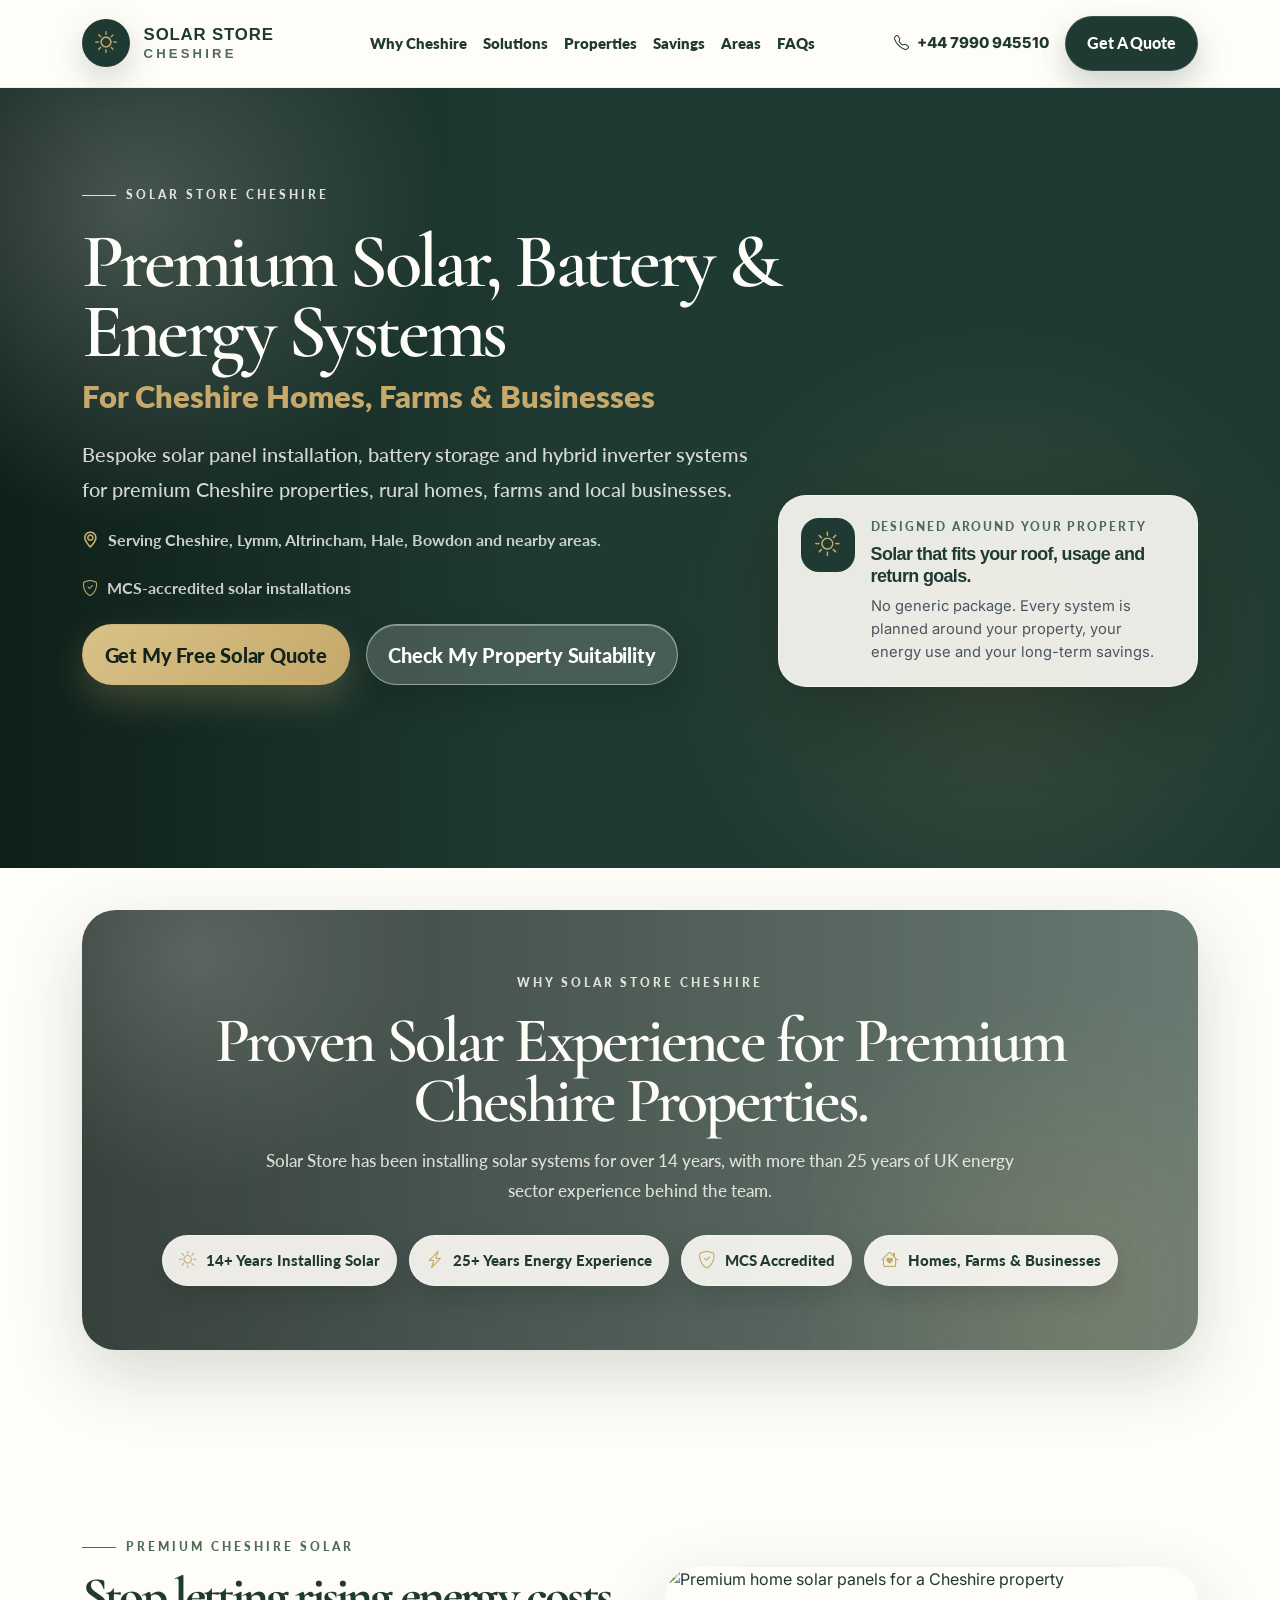
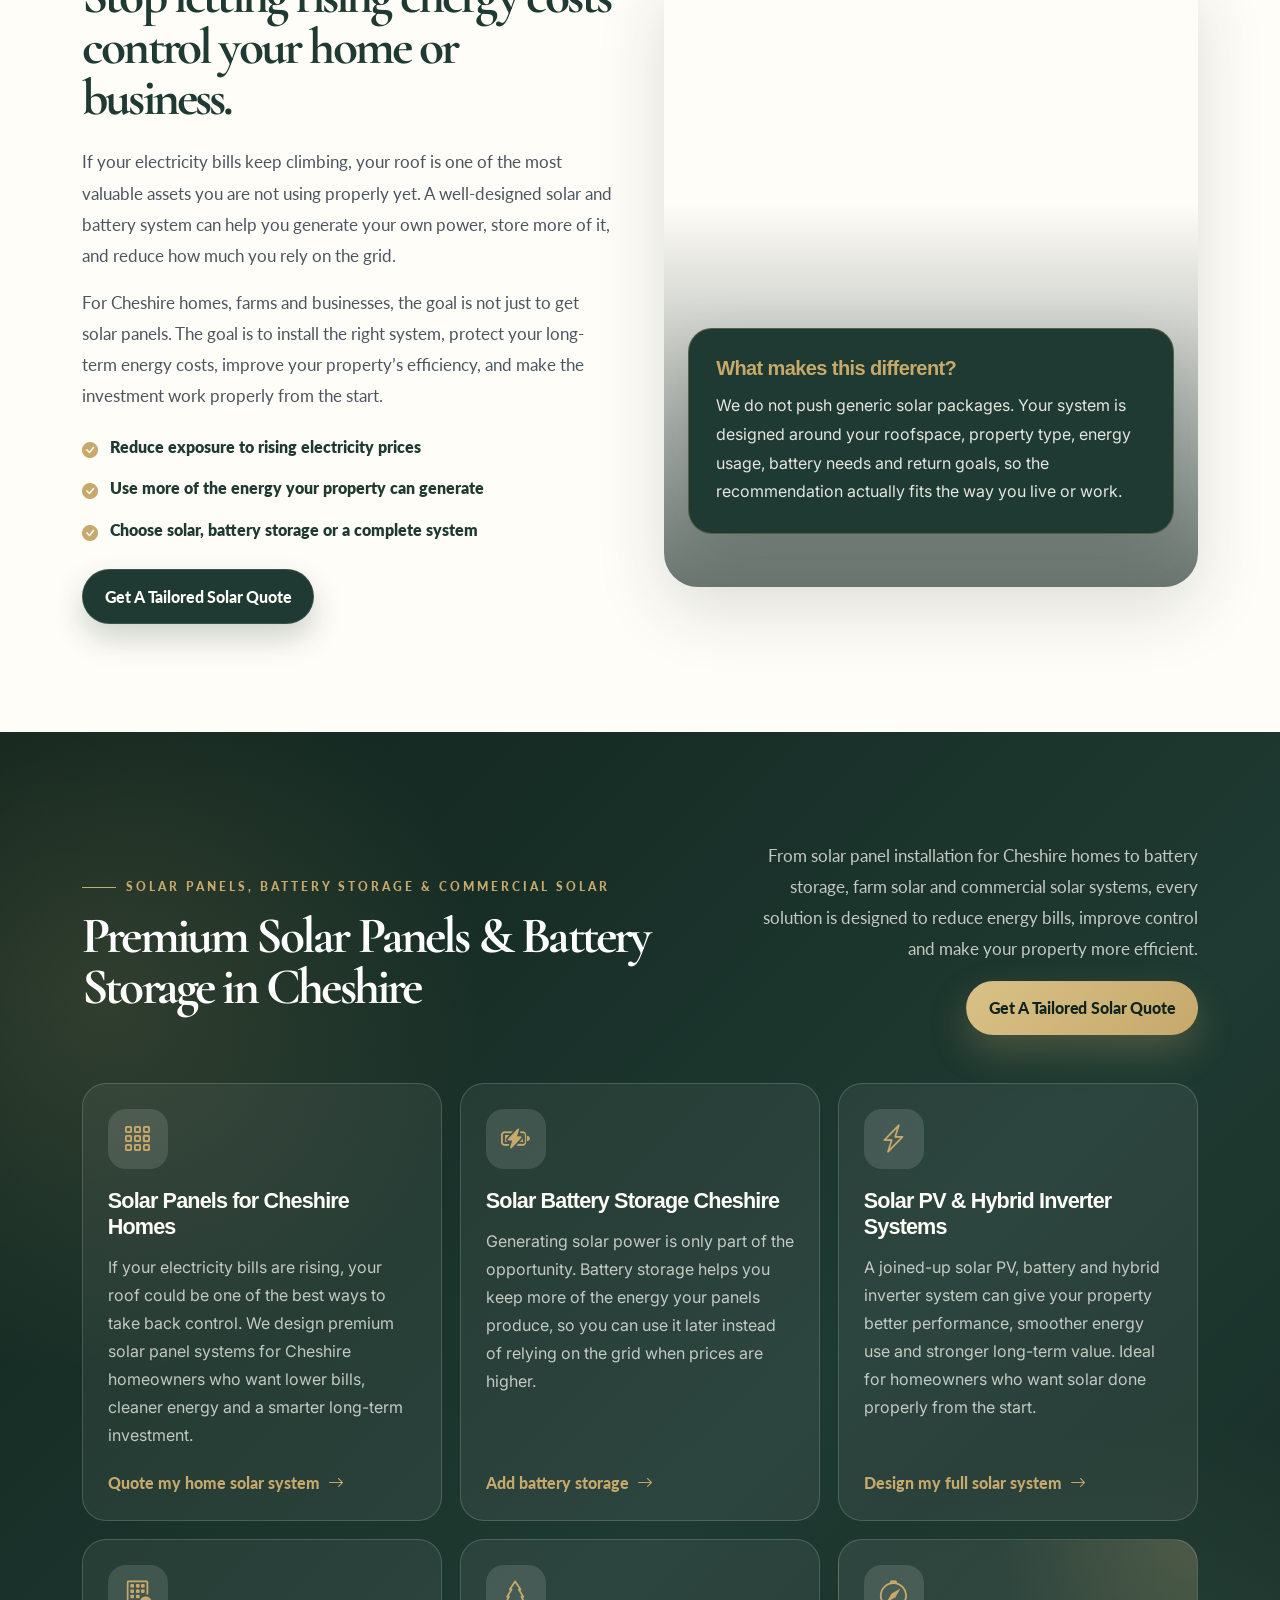
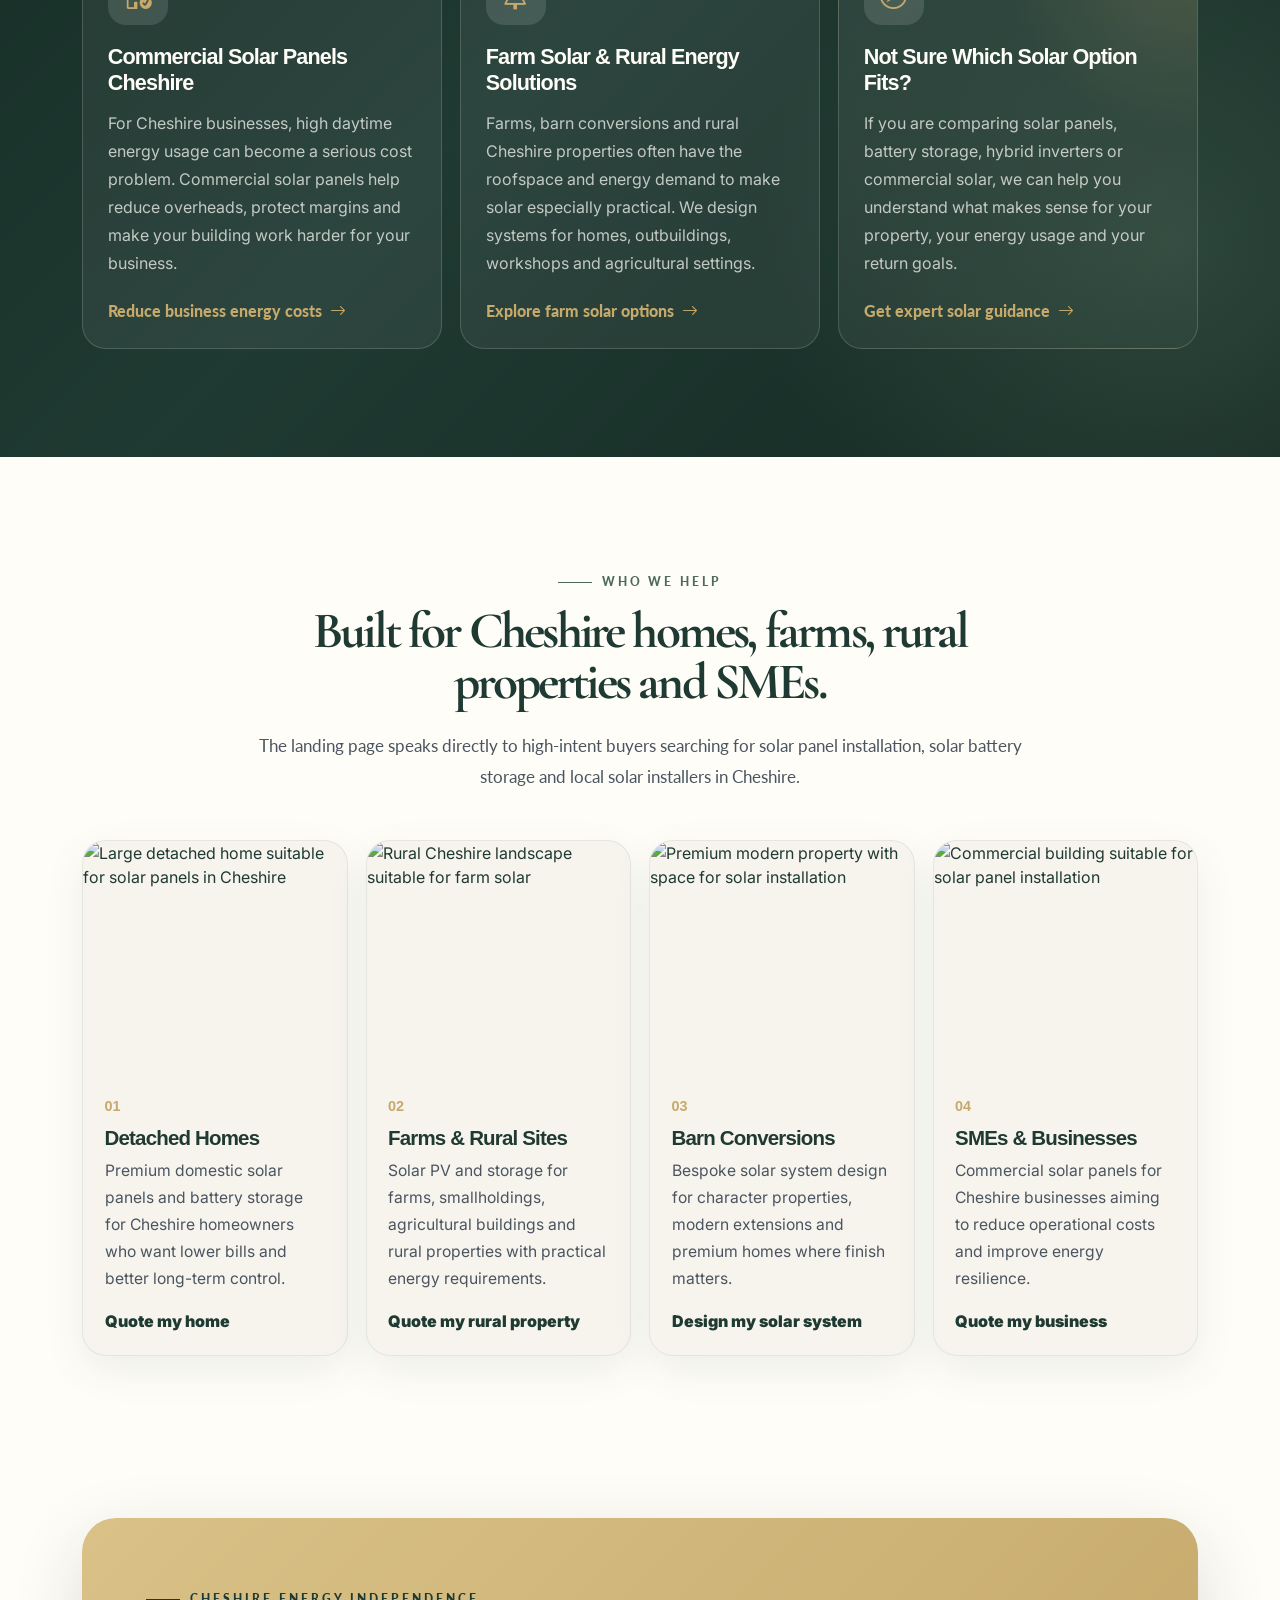
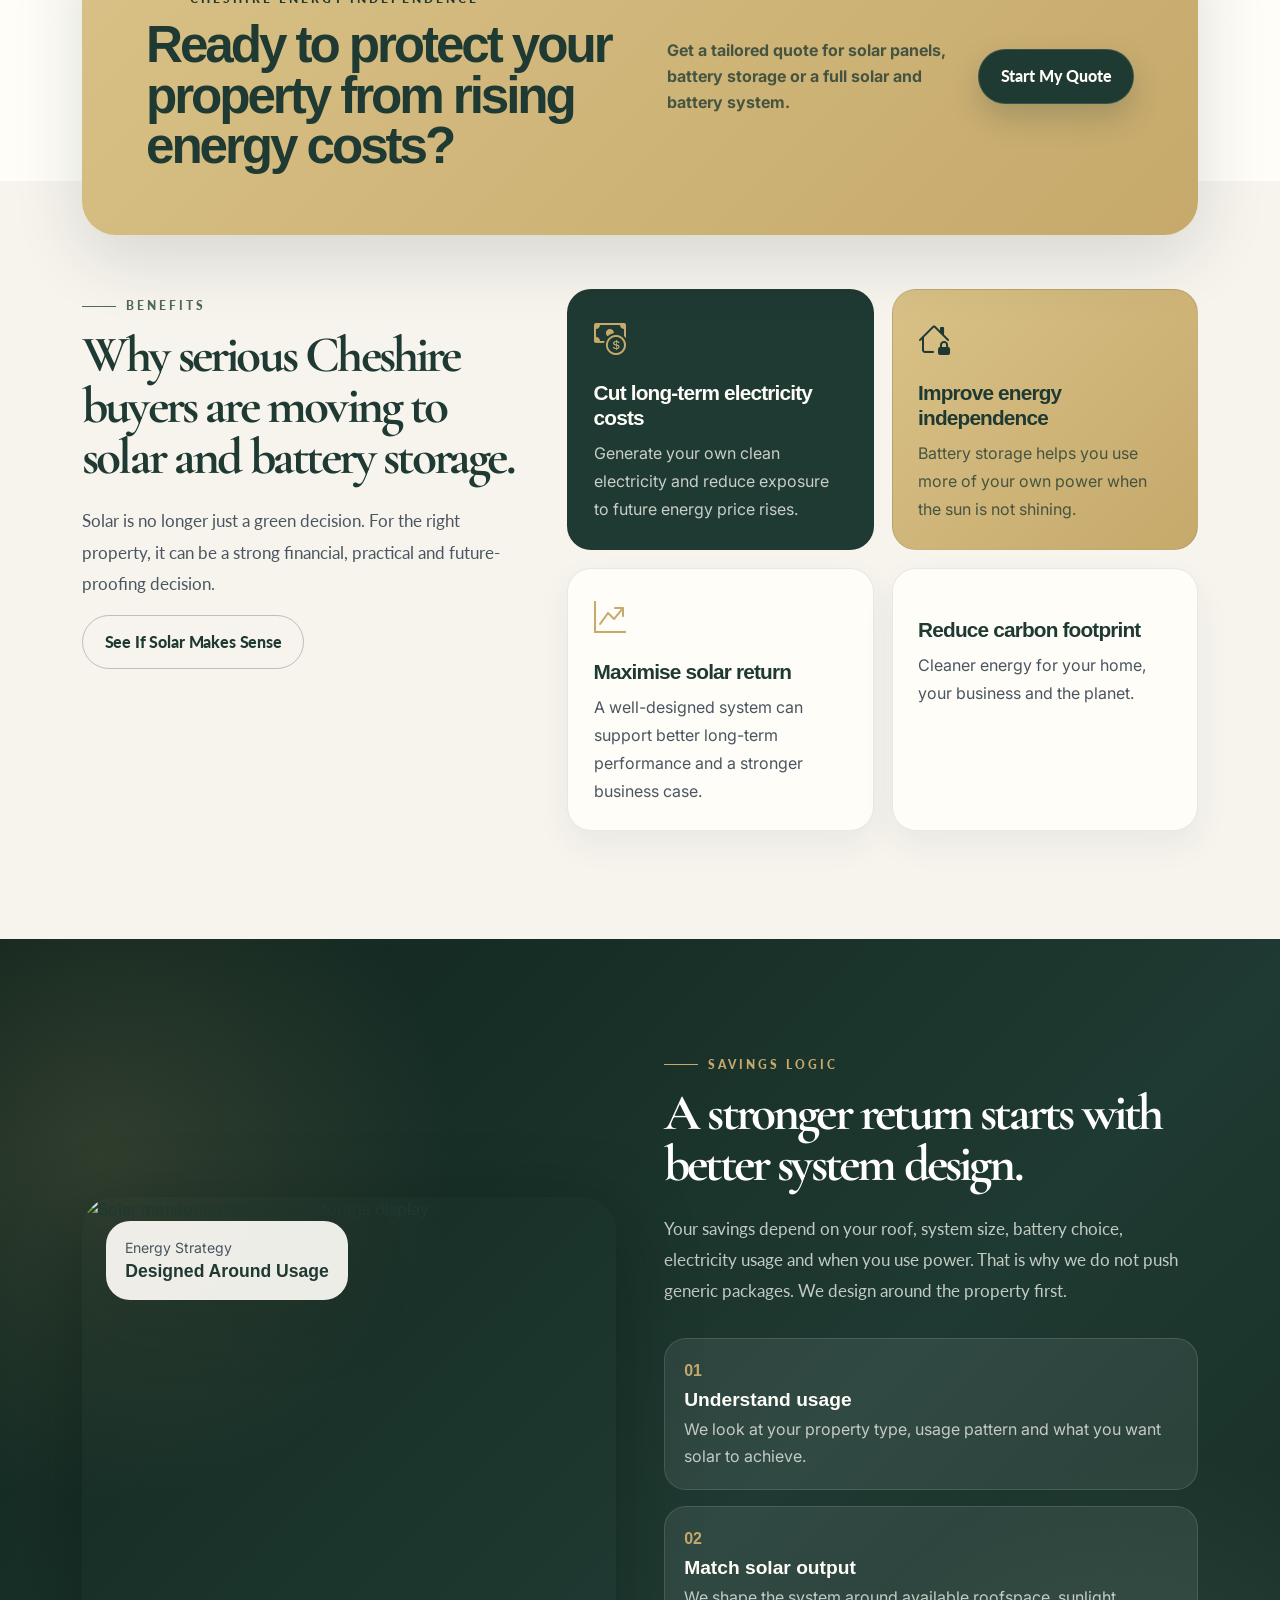
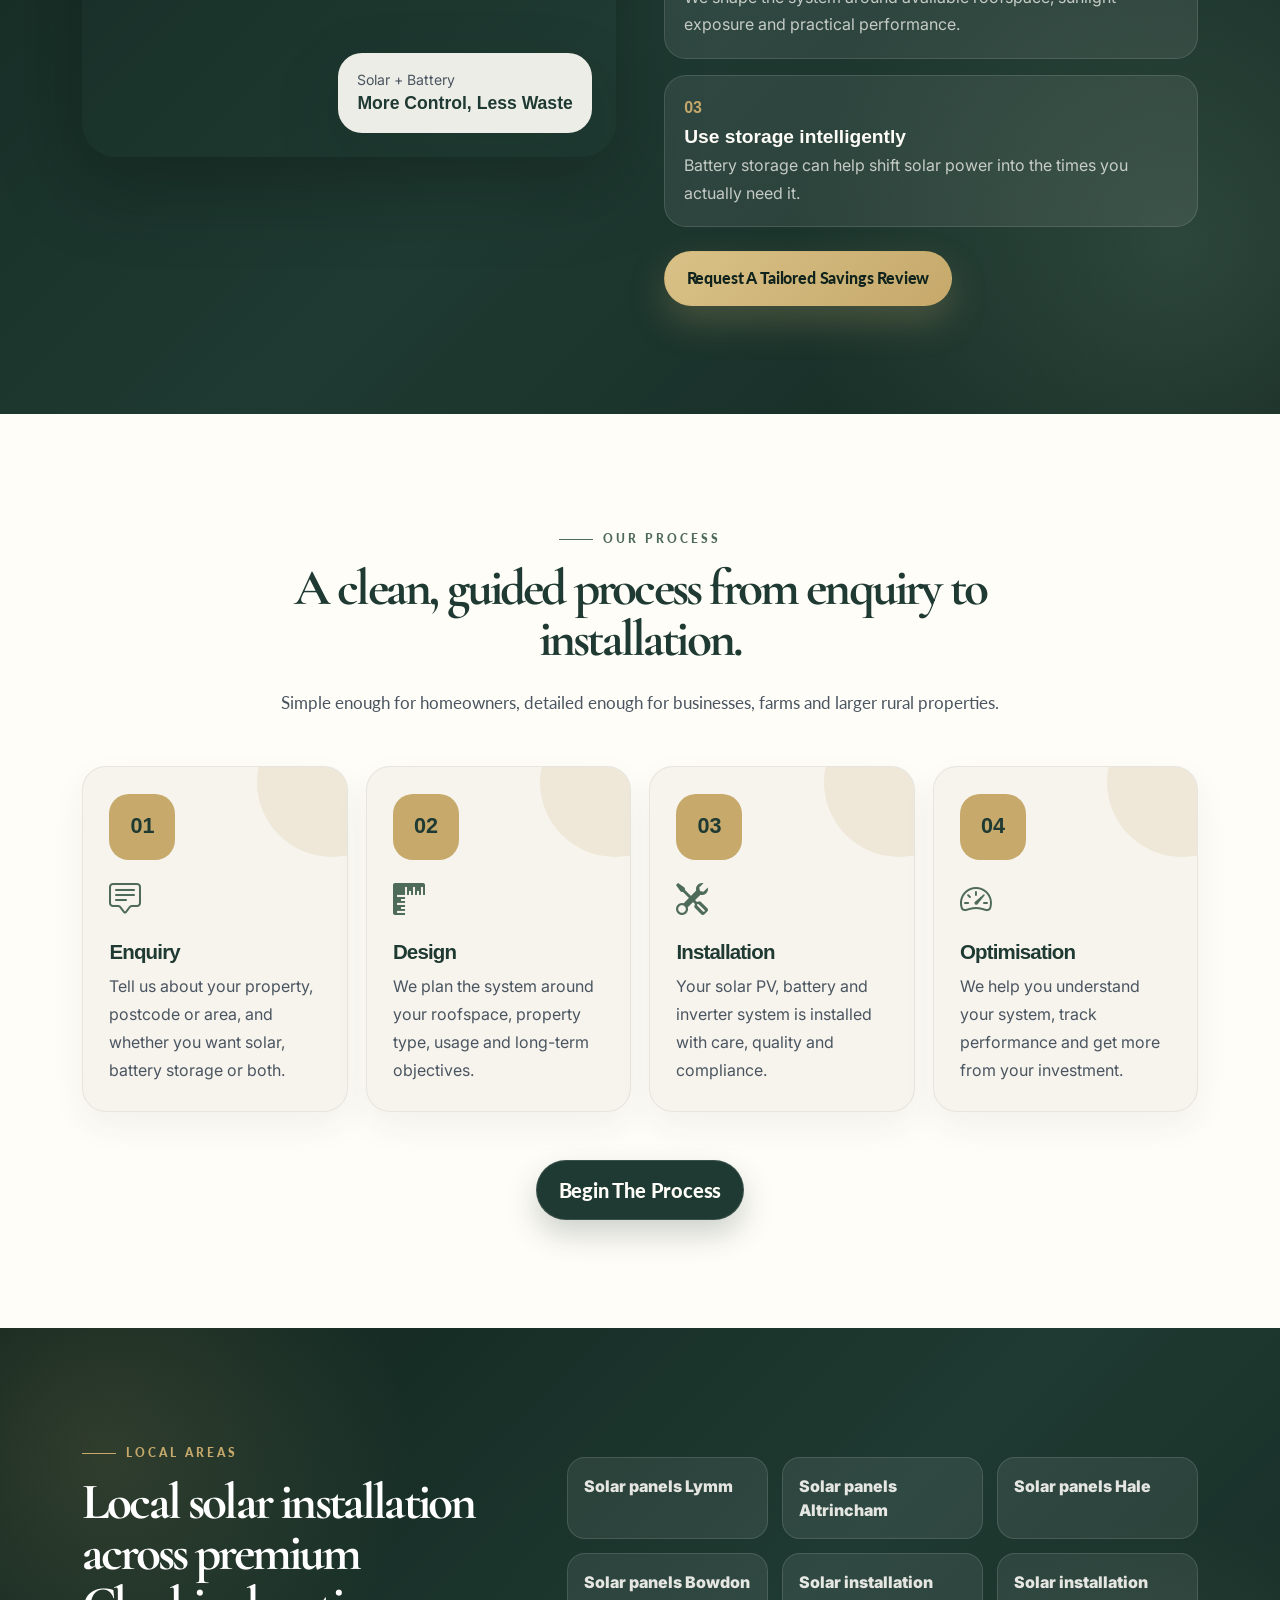
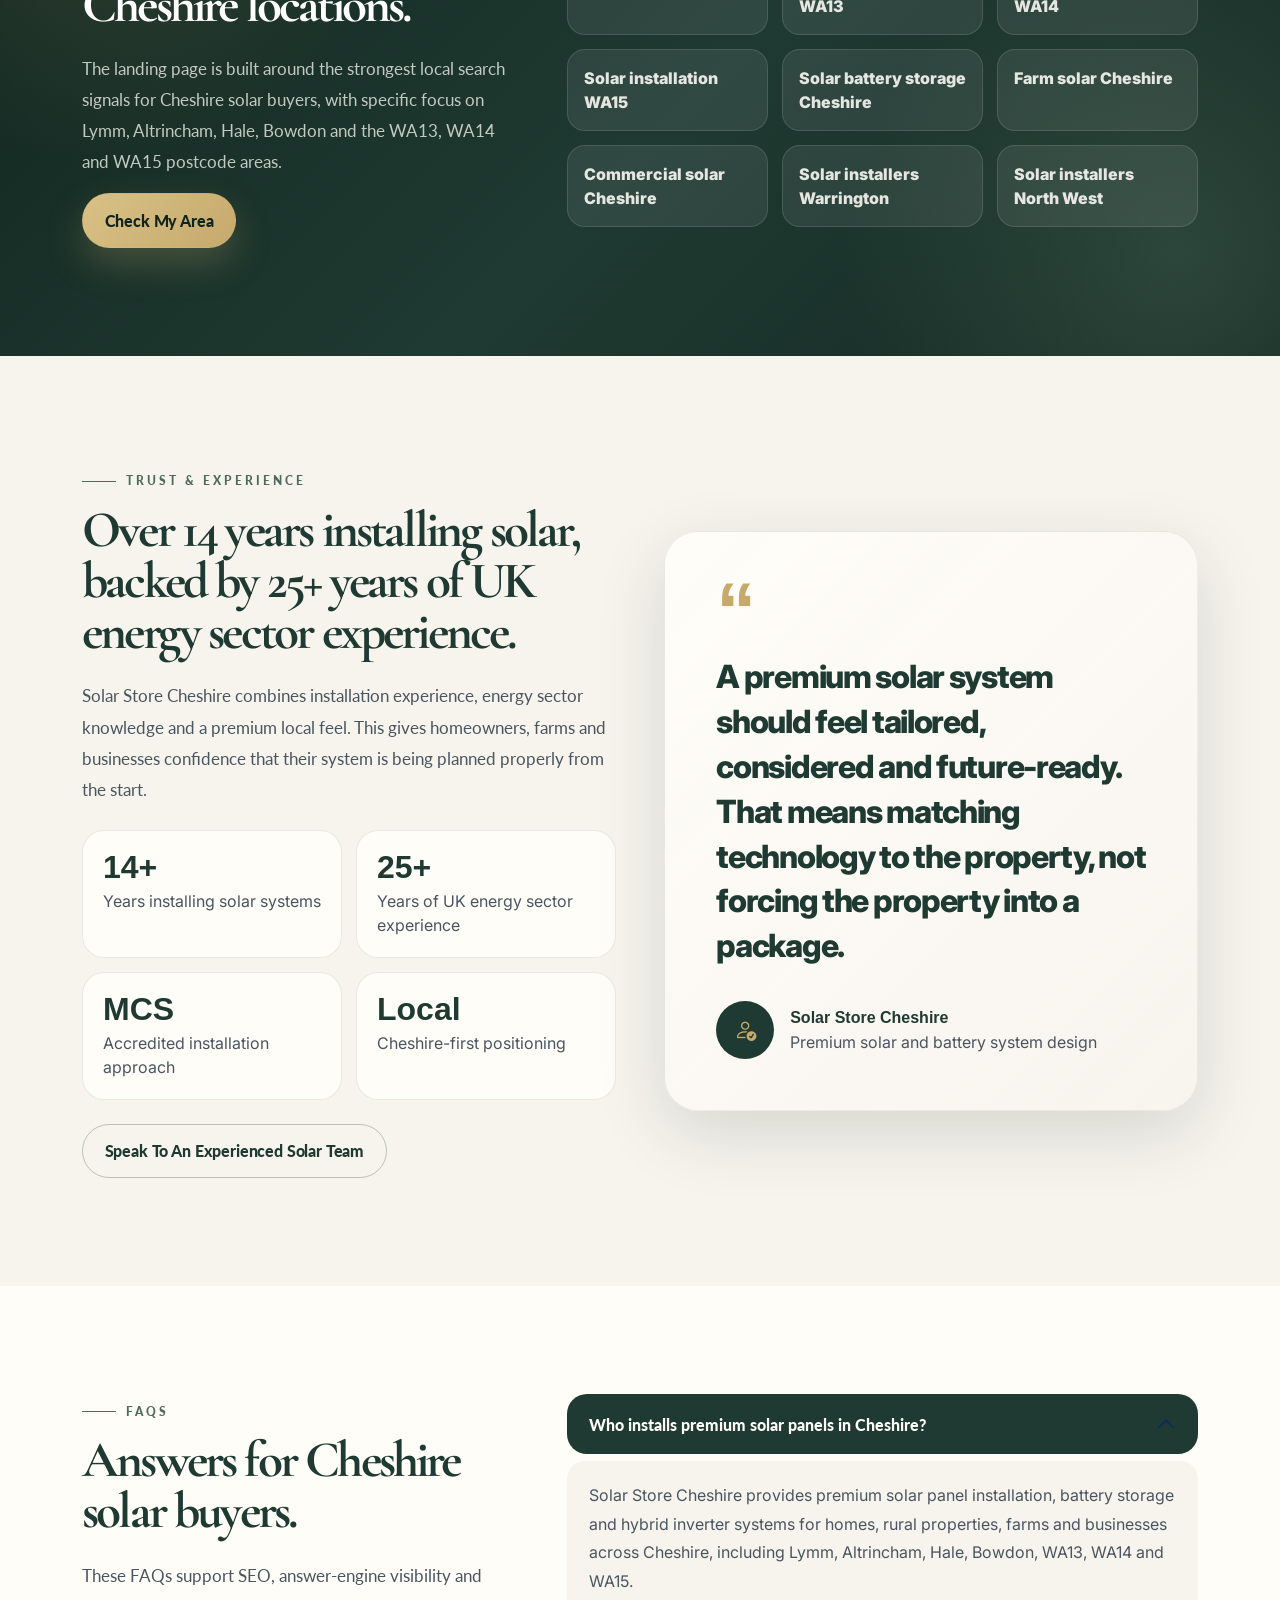
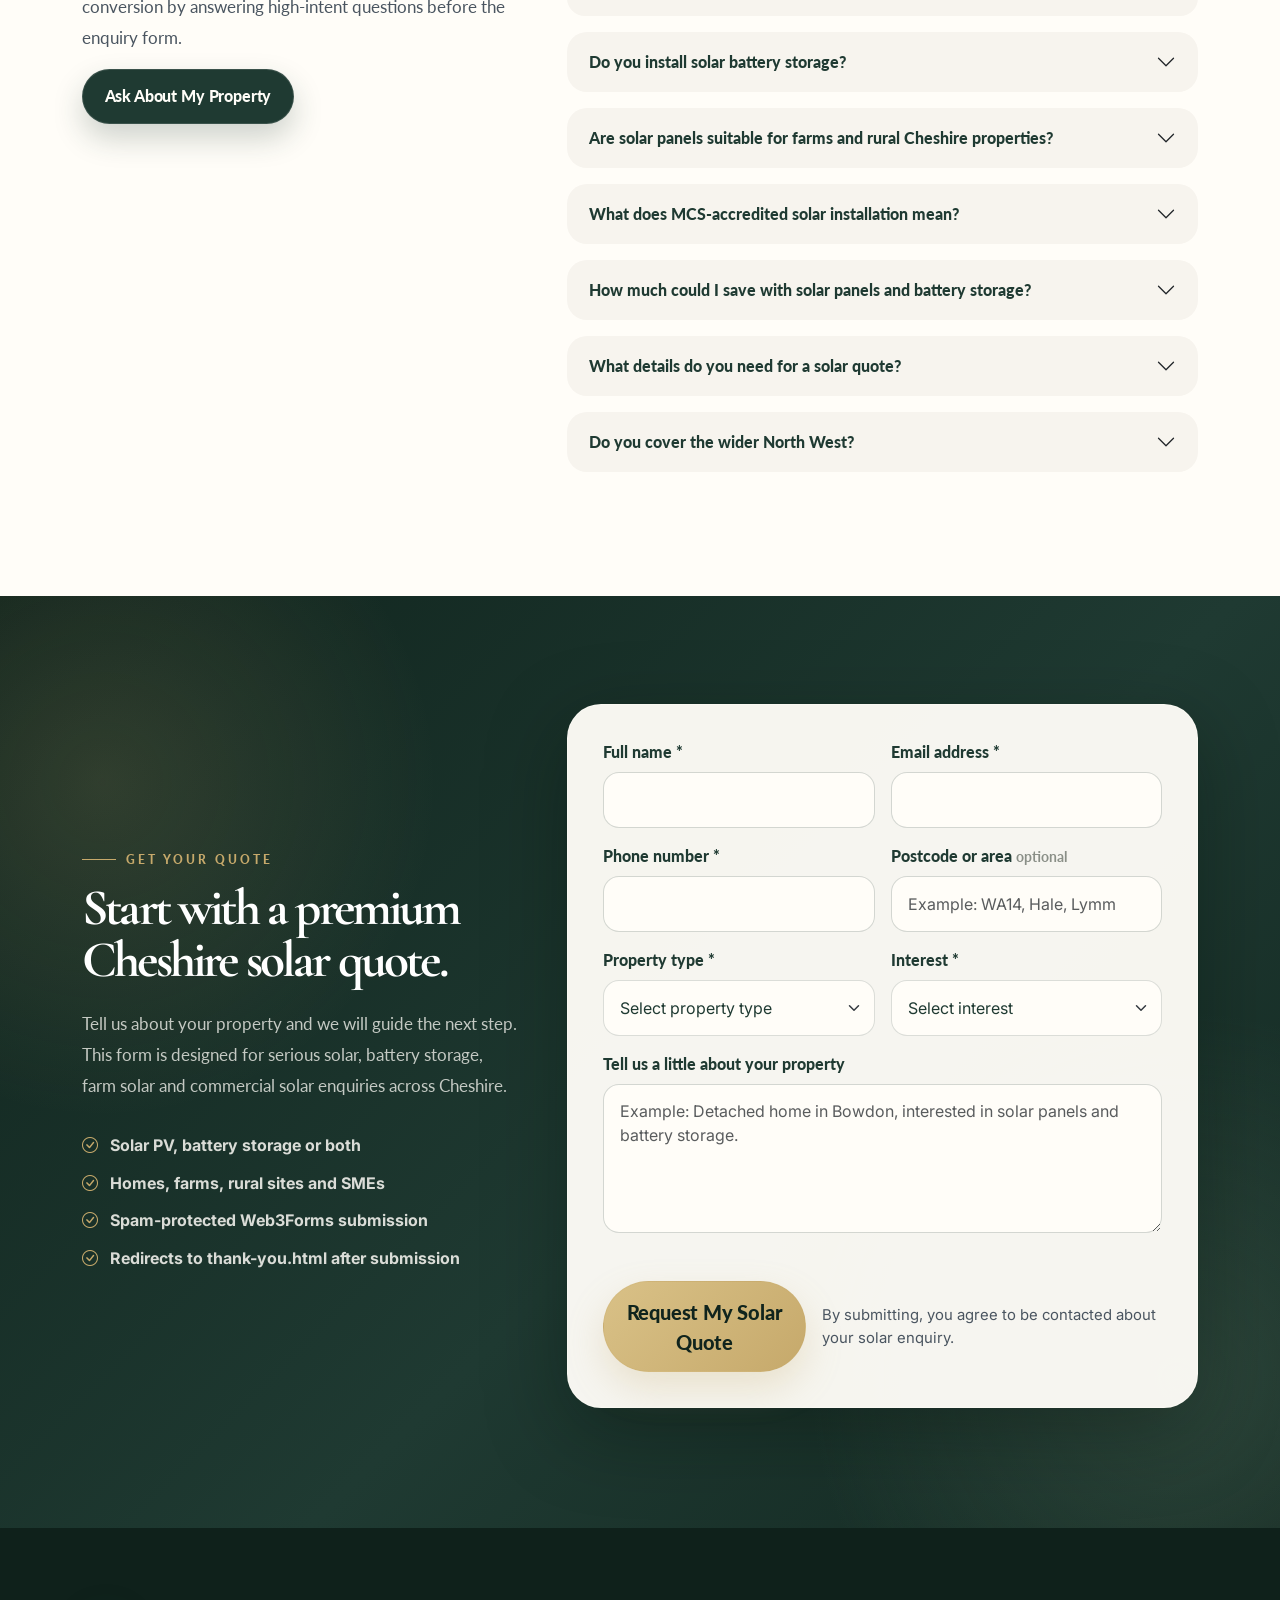
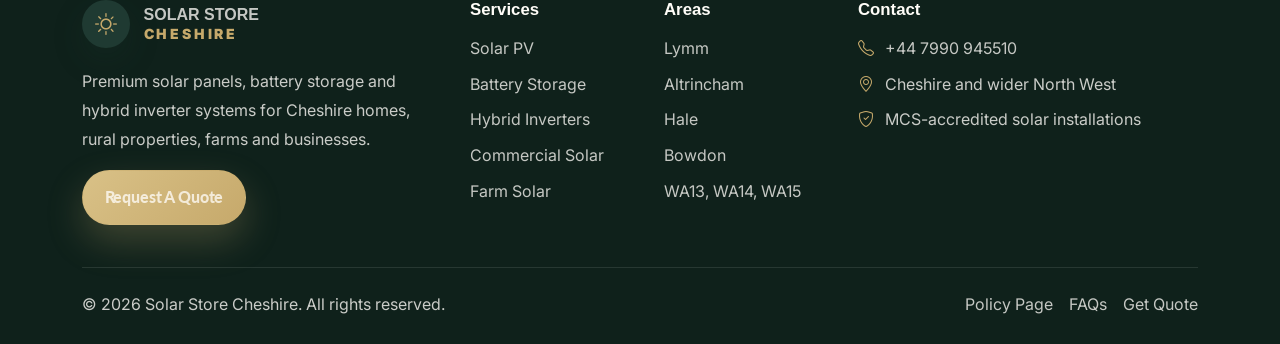
==== index.html @ c9540a37 "3rd section" ====
<!DOCTYPE html>
<html lang="en-GB">
<head>
  <meta charset="UTF-8" />
  <meta name="viewport" content="width=device-width, initial-scale=1.0" />

  <title>Solar Panels Cheshire | Premium Solar & Battery Storage | Solar Store Cheshire</title>
  <meta name="description" content="Premium solar panels, battery storage, hybrid inverters and MCS-accredited solar installation for Cheshire homes, farms and businesses in Lymm, Altrincham, Hale, Bowdon, WA13, WA14 and WA15." />
  <meta name="robots" content="index,follow,max-image-preview:large" />
  <meta name="theme-color" content="#1f3a32" />
  <meta name="author" content="Solar Store Cheshire" />
  <meta name="keywords" content="solar panels Cheshire, solar panel installation Cheshire, solar battery storage Cheshire, solar installers Cheshire, solar panels Lymm, solar panels Altrincham, solar panels Hale, solar panels Bowdon, solar WA13, solar WA14, solar WA15, commercial solar Cheshire, farm solar Cheshire, hybrid inverter Cheshire, MCS solar installer Cheshire" />
  <link rel="canonical" href="https://www.solarstorecheshire.co.uk/" />

  <meta property="og:type" content="website" />
  <meta property="og:title" content="Solar Store Cheshire | Premium Solar & Battery Storage" />
  <meta property="og:description" content="Premium solar and battery systems for Cheshire homes, rural properties, farms and businesses." />
  <meta property="og:url" content="https://www.solarstorecheshire.co.uk/" />
  <meta property="og:image" content="https://images.unsplash.com/photo-1509391366360-2e959784a276?auto=format&fit=crop&w=1600&q=85" />
  <meta property="og:site_name" content="Solar Store Cheshire" />

  <meta name="twitter:card" content="summary_large_image" />
  <meta name="twitter:title" content="Solar Store Cheshire | Premium Solar & Battery Storage" />
  <meta name="twitter:description" content="Solar panels, battery storage and bespoke solar PV systems for Cheshire properties." />
  <meta name="twitter:image" content="https://images.unsplash.com/photo-1509391366360-2e959784a276?auto=format&fit=crop&w=1600&q=85" />

  <link rel="preconnect" href="https://fonts.googleapis.com">
  <link rel="preconnect" href="https://fonts.gstatic.com" crossorigin>
<link href="https://fonts.googleapis.com/css2?family=Cormorant+Garamond:ital,wght@0,300..700;1,300..700&display=swap" rel="stylesheet">
  <link href="https://fonts.googleapis.com/css2?family=Lato:ital,wght@0,100;0,300;0,400;0,700;0,900;1,100;1,300;1,400;1,700;1,900&display=swap" rel="stylesheet">
  <link href="https://fonts.googleapis.com/css2?family=Inter:opsz,wght@14..32,100..900&display=swap" rel="stylesheet">

  <link rel="stylesheet" href="https://cdn.jsdelivr.net/npm/bootstrap@5.3.3/dist/css/bootstrap.min.css" />
  <link rel="stylesheet" href="https://cdn.jsdelivr.net/npm/bootstrap-icons@1.11.3/font/bootstrap-icons.min.css" />
  <link rel="stylesheet" href="styles.css" />

  <script type="application/ld+json">
  {
    "@context": "https://schema.org",
    "@type": "LocalBusiness",
    "@id": "https://www.solarstorecheshire.co.uk/#business",
    "name": "Solar Store Cheshire",
    "url": "https://www.solarstorecheshire.co.uk/",
    "telephone": "+44 7990 945510",
    "image": "https://images.unsplash.com/photo-1509391366360-2e959784a276?auto=format&fit=crop&w=1600&q=85",
    "description": "Premium solar panels, battery storage, hybrid inverters and bespoke solar PV systems for homes, farms and businesses in Cheshire.",
    "priceRange": "£££",
    "address": {
      "@type": "PostalAddress",
      "addressRegion": "Cheshire",
      "addressCountry": "GB"
    },
    "areaServed": [
      "Cheshire",
      "Lymm",
      "Altrincham",
      "Hale",
      "Bowdon",
      "WA13",
      "WA14",
      "WA15",
      "Warrington",
      "Manchester",
      "North West England"
    ],
    "hasOfferCatalog": {
      "@type": "OfferCatalog",
      "name": "Solar Store Cheshire Services",
      "itemListElement": [
        {
          "@type": "Offer",
          "itemOffered": {
            "@type": "Service",
            "name": "Solar panel installation Cheshire"
          }
        },
        {
          "@type": "Offer",
          "itemOffered": {
            "@type": "Service",
            "name": "Solar battery storage Cheshire"
          }
        },
        {
          "@type": "Offer",
          "itemOffered": {
            "@type": "Service",
            "name": "Commercial and farm solar Cheshire"
          }
        }
      ]
    }
  }
  </script>

  <script type="application/ld+json">
  {
    "@context": "https://schema.org",
    "@type": "FAQPage",
    "mainEntity": [
      {
        "@type": "Question",
        "name": "Who installs premium solar panels in Cheshire?",
        "acceptedAnswer": {
          "@type": "Answer",
          "text": "Solar Store Cheshire designs and installs premium solar panel and battery storage systems for homes, rural properties, farms and businesses across Cheshire, including Lymm, Altrincham, Hale, Bowdon, WA13, WA14 and WA15."
        }
      },
      {
        "@type": "Question",
        "name": "Do you install solar battery storage as well as solar panels?",
        "acceptedAnswer": {
          "@type": "Answer",
          "text": "Yes. Solar Store Cheshire installs solar panels, battery storage and hybrid inverter systems so properties can generate, store and use more of their own energy."
        }
      },
      {
        "@type": "Question",
        "name": "Are your systems suitable for farms and rural properties?",
        "acceptedAnswer": {
          "@type": "Answer",
          "text": "Yes. The service is tailored for Cheshire homes, farms, barn conversions, rural properties, SMEs and buildings with high daytime energy usage."
        }
      },
      {
        "@type": "Question",
        "name": "Are your solar installations MCS accredited?",
        "acceptedAnswer": {
          "@type": "Answer",
          "text": "Solar Store Cheshire provides MCS-accredited solar installation with bespoke system design, local service and premium project delivery."
        }
      },
      {
        "@type": "Question",
        "name": "How do I get a solar quote in Cheshire?",
        "acceptedAnswer": {
          "@type": "Answer",
          "text": "Complete the enquiry form with your name, email, phone, postcode or area, property type and whether you are interested in solar, battery storage or both."
        }
      }
    ]
  }
  </script>
</head>

<body>
  <div id="top"></div>
  <div id="navbar-placeholder"></div>

  <main>
<section class="hero-section">
  <div class="hero-bg"></div>

  <div class="container position-relative">
    <div class="hero-layout">
      <div class="hero-content">
        <span class="eyebrow eyebrow-light">Solar Store Cheshire</span>

        <h1>Premium Solar, Battery & Energy Systems</h1>

        <p class="hero-subtitle">
          For Cheshire Homes, Farms & Businesses
        </p>

        <p class="hero-lead">
          Bespoke solar panel installation, battery storage and hybrid inverter systems for premium Cheshire properties, rural homes, farms and local businesses.
        </p>

        <div class="hero-area-line">
          Serving Cheshire, Lymm, Altrincham, Hale, Bowdon and nearby areas.
        </div>

        <div class="hero-mcs-tag">
          <i class="bi bi-shield-check"></i>
          MCS-accredited solar installations
        </div>

        <div class="hero-actions">
          <a href="#contact-form" class="btn btn-gold btn-lg">Get My Free Solar Quote</a>
          <a href="#why-cheshire" class="btn btn-glass btn-lg">Check My Property Suitability</a>
        </div>
      </div>

      <div class="hero-mini-card">
        <div class="mini-card-icon">
          <i class="bi bi-sun"></i>
        </div>

        <div>
          <span>Designed Around Your Property</span>
          <h2>Solar that fits your roof, usage and return goals.</h2>
          <p>
            No generic package. Every system is planned around your property, your energy use and your long-term savings.
          </p>
        </div>
      </div>
    </div>
  </div>
</section>

<section class="trust-showcase" aria-label="Solar Store Cheshire trust and experience">
  <div class="container">
    <div class="trust-showcase-card">
      <span class="eyebrow eyebrow-light trust-eyebrow">Why Solar Store Cheshire</span>

      <h2>
        Proven Solar Experience for Premium Cheshire Properties.
      </h2>

      <p>
        Solar Store has been installing solar systems for over 14 years, with more than 25 years of UK energy sector experience behind the team.
      </p>

      <div class="trust-pill-row">
        <div class="trust-pill">
          <i class="bi bi-sun"></i>
          <span>14+ Years Installing Solar</span>
        </div>

        <div class="trust-pill">
          <i class="bi bi-lightning-charge"></i>
          <span>25+ Years Energy Experience</span>
        </div>

        <div class="trust-pill">
          <i class="bi bi-shield-check"></i>
          <span>MCS Accredited</span>
        </div>

        <div class="trust-pill">
          <i class="bi bi-house-heart"></i>
          <span>Homes, Farms & Businesses</span>
        </div>
      </div>
    </div>
  </div>
</section>

<section class="section section-white" id="why-cheshire">
  <div class="container">
    <div class="row align-items-center g-5">
      <div class="col-lg-6">
        <span class="eyebrow">Premium Cheshire Solar</span>

        <h2 class="section-title">
          Stop letting rising energy costs control your home or business.
        </h2>

        <p class="section-copy">
          If your electricity bills keep climbing, your roof is one of the most valuable assets you are not using properly yet. A well-designed solar and battery system can help you generate your own power, store more of it, and reduce how much you rely on the grid.
        </p>

        <p class="section-copy">
          For Cheshire homes, farms and businesses, the goal is not just to get solar panels. The goal is to install the right system, protect your long-term energy costs, improve your property’s efficiency, and make the investment work properly from the start.
        </p>

        <div class="sales-points">
          <div>
            <i class="bi bi-check-circle-fill"></i>
            <span>Reduce exposure to rising electricity prices</span>
          </div>
          <div>
            <i class="bi bi-check-circle-fill"></i>
            <span>Use more of the energy your property can generate</span>
          </div>
          <div>
            <i class="bi bi-check-circle-fill"></i>
            <span>Choose solar, battery storage or a complete system</span>
          </div>
        </div>

        <a href="#contact-form" class="btn btn-dark-green mt-4">Get A Tailored Solar Quote</a>
      </div>

      <div class="col-lg-6">
        <div class="image-feature image-feature-with-card">
          <img src="https://images.unsplash.com/photo-1497440001374-f26997328c1b?auto=format&fit=crop&w=1400&q=85" alt="Premium home solar panels for a Cheshire property" />

          <div class="answer-box image-answer-box">
            <h3>What makes this different?</h3>
            <p>
              We do not push generic solar packages. Your system is designed around your roofspace, property type, energy usage, battery needs and return goals, so the recommendation actually fits the way you live or work.
            </p>
          </div>
        </div>
      </div>
    </div>
  </div>
</section>

<section class="section dark-luxe" id="solutions">
  <div class="container">
    <div class="row align-items-end mb-5 g-4">
      <div class="col-lg-7">
        <span class="eyebrow eyebrow-gold">Solar Panels, Battery Storage & Commercial Solar</span>

        <h2 class="section-title text-white">
          Premium Solar Panels & Battery Storage in Cheshire
        </h2>
      </div>

      <div class="col-lg-5 text-lg-end">
        <p class="section-copy text-soft mb-3">
          From solar panel installation for Cheshire homes to battery storage, farm solar and commercial solar systems, every solution is designed to reduce energy bills, improve control and make your property more efficient.
        </p>

        <a href="#contact-form" class="btn btn-gold">Get A Tailored Solar Quote</a>
      </div>
    </div>

    <div class="solutions-grid">
      <a href="#contact-form" class="solution-card">
        <div>
          <div class="solution-icon">
            <i class="bi bi-grid-3x3-gap"></i>
          </div>

          <h3>Solar Panels for Cheshire Homes</h3>

          <p>
            If your electricity bills are rising, your roof could be one of the best ways to take back control. We design premium solar panel systems for Cheshire homeowners who want lower bills, cleaner energy and a smarter long-term investment.
          </p>
        </div>

        <span class="solution-link">
          Quote my home solar system <i class="bi bi-arrow-right"></i>
        </span>
      </a>

      <a href="#contact-form" class="solution-card">
        <div>
          <div class="solution-icon">
            <i class="bi bi-battery-charging"></i>
          </div>

          <h3>Solar Battery Storage Cheshire</h3>

          <p>
            Generating solar power is only part of the opportunity. Battery storage helps you keep more of the energy your panels produce, so you can use it later instead of relying on the grid when prices are higher.
          </p>
        </div>

        <span class="solution-link">
          Add battery storage <i class="bi bi-arrow-right"></i>
        </span>
      </a>

      <a href="#contact-form" class="solution-card">
        <div>
          <div class="solution-icon">
            <i class="bi bi-lightning-charge"></i>
          </div>

          <h3>Solar PV & Hybrid Inverter Systems</h3>

          <p>
            A joined-up solar PV, battery and hybrid inverter system can give your property better performance, smoother energy use and stronger long-term value. Ideal for homeowners who want solar done properly from the start.
          </p>
        </div>

        <span class="solution-link">
          Design my full solar system <i class="bi bi-arrow-right"></i>
        </span>
      </a>

      <a href="#contact-form" class="solution-card">
        <div>
          <div class="solution-icon">
            <i class="bi bi-building-check"></i>
          </div>

          <h3>Commercial Solar Panels Cheshire</h3>

          <p>
            For Cheshire businesses, high daytime energy usage can become a serious cost problem. Commercial solar panels help reduce overheads, protect margins and make your building work harder for your business.
          </p>
        </div>

        <span class="solution-link">
          Reduce business energy costs <i class="bi bi-arrow-right"></i>
        </span>
      </a>

      <a href="#contact-form" class="solution-card">
        <div>
          <div class="solution-icon">
            <i class="bi bi-tree"></i>
          </div>

          <h3>Farm Solar & Rural Energy Solutions</h3>

          <p>
            Farms, barn conversions and rural Cheshire properties often have the roofspace and energy demand to make solar especially practical. We design systems for homes, outbuildings, workshops and agricultural settings.
          </p>
        </div>

        <span class="solution-link">
          Explore farm solar options <i class="bi bi-arrow-right"></i>
        </span>
      </a>

      <a href="#contact-form" class="solution-card solution-card-consult">
        <div>
          <div class="solution-icon">
            <i class="bi bi-compass"></i>
          </div>

          <h3>Not Sure Which Solar Option Fits?</h3>

          <p>
            If you are comparing solar panels, battery storage, hybrid inverters or commercial solar, we can help you understand what makes sense for your property, your energy usage and your return goals.
          </p>
        </div>

        <span class="solution-link">
          Get expert solar guidance <i class="bi bi-arrow-right"></i>
        </span>
      </a>
    </div>
  </div>
</section>

    <section class="section section-ivory" id="property-types">
      <div class="container">
        <div class="text-center section-heading">
          <span class="eyebrow">Who We Help</span>
          <h2 class="section-title">Built for Cheshire homes, farms, rural properties and SMEs.</h2>
          <p class="section-copy">
            The landing page speaks directly to high-intent buyers searching for solar panel installation, solar battery storage and local solar installers in Cheshire.
          </p>
        </div>

        <div class="property-grid mt-5">
          <article class="property-card">
            <img src="https://images.unsplash.com/photo-1564013799919-ab600027ffc6?auto=format&fit=crop&w=900&q=85" alt="Large detached home suitable for solar panels in Cheshire" />
            <div>
              <span>01</span>
              <h3>Detached Homes</h3>
              <p>Premium domestic solar panels and battery storage for Cheshire homeowners who want lower bills and better long-term control.</p>
              <a href="#contact-form">Quote my home</a>
            </div>
          </article>

          <article class="property-card">
            <img src="https://images.unsplash.com/photo-1500382017468-9049fed747ef?auto=format&fit=crop&w=900&q=85" alt="Rural Cheshire landscape suitable for farm solar" />
            <div>
              <span>02</span>
              <h3>Farms & Rural Sites</h3>
              <p>Solar PV and storage for farms, smallholdings, agricultural buildings and rural properties with practical energy requirements.</p>
              <a href="#contact-form">Quote my rural property</a>
            </div>
          </article>

          <article class="property-card">
            <img src="https://images.unsplash.com/photo-1494526585095-c41746248156?auto=format&fit=crop&w=900&q=85" alt="Premium modern property with space for solar installation" />
            <div>
              <span>03</span>
              <h3>Barn Conversions</h3>
              <p>Bespoke solar system design for character properties, modern extensions and premium homes where finish matters.</p>
              <a href="#contact-form">Design my solar system</a>
            </div>
          </article>

          <article class="property-card">
            <img src="https://images.unsplash.com/photo-1486406146926-c627a92ad1ab?auto=format&fit=crop&w=900&q=85" alt="Commercial building suitable for solar panel installation" />
            <div>
              <span>04</span>
              <h3>SMEs & Businesses</h3>
              <p>Commercial solar panels for Cheshire businesses aiming to reduce operational costs and improve energy resilience.</p>
              <a href="#contact-form">Quote my business</a>
            </div>
          </article>
        </div>
      </div>
    </section>

    <section class="section cta-band">
      <div class="container">
        <div class="cta-band-inner">
          <div>
            <span class="eyebrow eyebrow-dark">Cheshire Energy Independence</span>
            <h2>Ready to protect your property from rising energy costs?</h2>
          </div>
          <p>
            Get a tailored quote for solar panels, battery storage or a full solar and battery system.
          </p>
          <a href="#contact-form" class="btn btn-dark-green">Start My Quote</a>
        </div>
      </div>
    </section>

    <section class="section section-cream" id="benefits">
      <div class="container">
        <div class="row g-5 align-items-start">
          <div class="col-lg-5">
            <span class="eyebrow">Benefits</span>
            <h2 class="section-title">Why serious Cheshire buyers are moving to solar and battery storage.</h2>
            <p class="section-copy">
              Solar is no longer just a green decision. For the right property, it can be a strong financial, practical and future-proofing decision.
            </p>
            <a href="#contact-form" class="btn btn-outline-green">See If Solar Makes Sense</a>
          </div>

          <div class="col-lg-7">
            <div class="benefit-grid">
              <div class="benefit-card dark">
                <i class="bi bi-cash-coin"></i>
                <h3>Cut long-term electricity costs</h3>
                <p>Generate your own clean electricity and reduce exposure to future energy price rises.</p>
              </div>
              <div class="benefit-card gold">
                <i class="bi bi-house-lock"></i>
                <h3>Improve energy independence</h3>
                <p>Battery storage helps you use more of your own power when the sun is not shining.</p>
              </div>
              <div class="benefit-card light">
                <i class="bi bi-graph-up-arrow"></i>
                <h3>Maximise solar return</h3>
                <p>A well-designed system can support better long-term performance and a stronger business case.</p>
              </div>
              <div class="benefit-card light">
                <i class="bi bi-leaf"></i>
                <h3>Reduce carbon footprint</h3>
                <p>Cleaner energy for your home, your business and the planet.</p>
              </div>
            </div>
          </div>
        </div>
      </div>
    </section>

    <section class="section dark-image-section" id="savings">
      <div class="container">
        <div class="row align-items-center g-5">
          <div class="col-lg-6">
            <div class="monitor-card">
              <img src="https://images.unsplash.com/photo-1559302504-64aae6ca6b6d?auto=format&fit=crop&w=1200&q=85" alt="Solar monitoring and energy storage display" />
              <div class="stat-float top">
                <span>Energy Strategy</span>
                <strong>Designed Around Usage</strong>
              </div>
              <div class="stat-float bottom">
                <span>Solar + Battery</span>
                <strong>More Control, Less Waste</strong>
              </div>
            </div>
          </div>

          <div class="col-lg-6">
            <span class="eyebrow eyebrow-gold">Savings Logic</span>
            <h2 class="section-title text-white">A stronger return starts with better system design.</h2>
            <p class="section-copy text-soft">
              Your savings depend on your roof, system size, battery choice, electricity usage and when you use power. That is why we do not push generic packages. We design around the property first.
            </p>

            <div class="steps-list">
              <div>
                <span>01</span>
                <h3>Understand usage</h3>
                <p>We look at your property type, usage pattern and what you want solar to achieve.</p>
              </div>
              <div>
                <span>02</span>
                <h3>Match solar output</h3>
                <p>We shape the system around available roofspace, sunlight exposure and practical performance.</p>
              </div>
              <div>
                <span>03</span>
                <h3>Use storage intelligently</h3>
                <p>Battery storage can help shift solar power into the times you actually need it.</p>
              </div>
            </div>

            <a href="#contact-form" class="btn btn-gold mt-4">Request A Tailored Savings Review</a>
          </div>
        </div>
      </div>
    </section>

    <section class="section section-ivory" id="process">
      <div class="container">
        <div class="text-center section-heading">
          <span class="eyebrow">Our Process</span>
          <h2 class="section-title">A clean, guided process from enquiry to installation.</h2>
          <p class="section-copy">
            Simple enough for homeowners, detailed enough for businesses, farms and larger rural properties.
          </p>
        </div>

        <div class="process-grid mt-5">
          <div class="process-card">
            <span>01</span>
            <i class="bi bi-chat-square-text"></i>
            <h3>Enquiry</h3>
            <p>Tell us about your property, postcode or area, and whether you want solar, battery storage or both.</p>
          </div>
          <div class="process-card">
            <span>02</span>
            <i class="bi bi-rulers"></i>
            <h3>Design</h3>
            <p>We plan the system around your roofspace, property type, usage and long-term objectives.</p>
          </div>
          <div class="process-card">
            <span>03</span>
            <i class="bi bi-tools"></i>
            <h3>Installation</h3>
            <p>Your solar PV, battery and inverter system is installed with care, quality and compliance.</p>
          </div>
          <div class="process-card">
            <span>04</span>
            <i class="bi bi-speedometer2"></i>
            <h3>Optimisation</h3>
            <p>We help you understand your system, track performance and get more from your investment.</p>
          </div>
        </div>

        <div class="text-center mt-5">
          <a href="#contact-form" class="btn btn-dark-green btn-lg">Begin The Process</a>
        </div>
      </div>
    </section>

    <section class="section dark-luxe" id="areas">
      <div class="container">
        <div class="row g-5 align-items-center">
          <div class="col-lg-5">
            <span class="eyebrow eyebrow-gold">Local Areas</span>
            <h2 class="section-title text-white">Local solar installation across premium Cheshire locations.</h2>
            <p class="section-copy text-soft">
              The landing page is built around the strongest local search signals for Cheshire solar buyers, with specific focus on Lymm, Altrincham, Hale, Bowdon and the WA13, WA14 and WA15 postcode areas.
            </p>
            <a href="#contact-form" class="btn btn-gold">Check My Area</a>
          </div>

          <div class="col-lg-7">
            <div class="area-grid">
              <a href="#contact-form">Solar panels Lymm</a>
              <a href="#contact-form">Solar panels Altrincham</a>
              <a href="#contact-form">Solar panels Hale</a>
              <a href="#contact-form">Solar panels Bowdon</a>
              <a href="#contact-form">Solar installation WA13</a>
              <a href="#contact-form">Solar installation WA14</a>
              <a href="#contact-form">Solar installation WA15</a>
              <a href="#contact-form">Solar battery storage Cheshire</a>
              <a href="#contact-form">Farm solar Cheshire</a>
              <a href="#contact-form">Commercial solar Cheshire</a>
              <a href="#contact-form">Solar installers Warrington</a>
              <a href="#contact-form">Solar installers North West</a>
            </div>
          </div>
        </div>
      </div>
    </section>

    <section class="section section-cream" id="trust">
      <div class="container">
        <div class="row g-5 align-items-center">
          <div class="col-lg-6">
            <span class="eyebrow">Trust & Experience</span>
            <h2 class="section-title">Over 14 years installing solar, backed by 25+ years of UK energy sector experience.</h2>
            <p class="section-copy">
              Solar Store Cheshire combines installation experience, energy sector knowledge and a premium local feel. This gives homeowners, farms and businesses confidence that their system is being planned properly from the start.
            </p>

            <div class="cred-grid">
              <div><strong>14+</strong><span>Years installing solar systems</span></div>
              <div><strong>25+</strong><span>Years of UK energy sector experience</span></div>
              <div><strong>MCS</strong><span>Accredited installation approach</span></div>
              <div><strong>Local</strong><span>Cheshire-first positioning</span></div>
            </div>

            <a href="#contact-form" class="btn btn-outline-green mt-4">Speak To An Experienced Solar Team</a>
          </div>

          <div class="col-lg-6">
            <div class="testimonial-card">
              <div class="quote-icon">“</div>
              <blockquote>
                A premium solar system should feel tailored, considered and future-ready. That means matching technology to the property, not forcing the property into a package.
              </blockquote>
              <div class="testimonial-person">
                <div class="avatar"><i class="bi bi-person-check"></i></div>
                <div>
                  <strong>Solar Store Cheshire</strong>
                  <span>Premium solar and battery system design</span>
                </div>
              </div>
            </div>
          </div>
        </div>
      </div>
    </section>
    
    <section class="section faq-section" id="faqs">
      <div class="container">
        <div class="row g-5">
          <div class="col-lg-5">
            <span class="eyebrow">FAQs</span>
            <h2 class="section-title">Answers for Cheshire solar buyers.</h2>
            <p class="section-copy">
              These FAQs support SEO, answer-engine visibility and conversion by answering high-intent questions before the enquiry form.
            </p>
            <a href="#contact-form" class="btn btn-dark-green">Ask About My Property</a>
          </div>

          <div class="col-lg-7">
            <div class="accordion premium-accordion" id="faqAccordion">
              <div class="accordion-item">
                <h3 class="accordion-header">
                  <button class="accordion-button" type="button" data-bs-toggle="collapse" data-bs-target="#faq1">
                    Who installs premium solar panels in Cheshire?
                  </button>
                </h3>
                <div id="faq1" class="accordion-collapse collapse show" data-bs-parent="#faqAccordion">
                  <div class="accordion-body">
                    Solar Store Cheshire provides premium solar panel installation, battery storage and hybrid inverter systems for homes, rural properties, farms and businesses across Cheshire, including Lymm, Altrincham, Hale, Bowdon, WA13, WA14 and WA15.
                  </div>
                </div>
              </div>

              <div class="accordion-item">
                <h3 class="accordion-header">
                  <button class="accordion-button collapsed" type="button" data-bs-toggle="collapse" data-bs-target="#faq2">
                    Do you install solar battery storage?
                  </button>
                </h3>
                <div id="faq2" class="accordion-collapse collapse" data-bs-parent="#faqAccordion">
                  <div class="accordion-body">
                    Yes. We install solar battery storage as part of full solar and battery systems, or as part of a tailored upgrade where suitable. Battery storage can help you use more of your own generated electricity.
                  </div>
                </div>
              </div>

              <div class="accordion-item">
                <h3 class="accordion-header">
                  <button class="accordion-button collapsed" type="button" data-bs-toggle="collapse" data-bs-target="#faq3">
                    Are solar panels suitable for farms and rural Cheshire properties?
                  </button>
                </h3>
                <div id="faq3" class="accordion-collapse collapse" data-bs-parent="#faqAccordion">
                  <div class="accordion-body">
                    Yes. Farms, barn conversions, smallholdings and rural properties can be strong candidates for solar, especially where there is usable roofspace and meaningful daytime electricity demand.
                  </div>
                </div>
              </div>

              <div class="accordion-item">
                <h3 class="accordion-header">
                  <button class="accordion-button collapsed" type="button" data-bs-toggle="collapse" data-bs-target="#faq4">
                    What does MCS-accredited solar installation mean?
                  </button>
                </h3>
                <div id="faq4" class="accordion-collapse collapse" data-bs-parent="#faqAccordion">
                  <div class="accordion-body">
                    MCS accreditation gives customers confidence that the installation follows recognised standards for renewable energy systems. It is an important trust signal when choosing a solar installer.
                  </div>
                </div>
              </div>

              <div class="accordion-item">
                <h3 class="accordion-header">
                  <button class="accordion-button collapsed" type="button" data-bs-toggle="collapse" data-bs-target="#faq5">
                    How much could I save with solar panels and battery storage?
                  </button>
                </h3>
                <div id="faq5" class="accordion-collapse collapse" data-bs-parent="#faqAccordion">
                  <div class="accordion-body">
                    Savings depend on system size, roof orientation, usage pattern, electricity prices and whether battery storage is included. The best next step is a tailored review based on your property and current usage.
                  </div>
                </div>
              </div>

              <div class="accordion-item">
                <h3 class="accordion-header">
                  <button class="accordion-button collapsed" type="button" data-bs-toggle="collapse" data-bs-target="#faq6">
                    What details do you need for a solar quote?
                  </button>
                </h3>
                <div id="faq6" class="accordion-collapse collapse" data-bs-parent="#faqAccordion">
                  <div class="accordion-body">
                    We ask for your name, email, phone number, postcode or area, property type and whether you are interested in solar, battery storage or both. This helps us qualify your enquiry properly.
                  </div>
                </div>
              </div>

              <div class="accordion-item">
                <h3 class="accordion-header">
                  <button class="accordion-button collapsed" type="button" data-bs-toggle="collapse" data-bs-target="#faq7">
                    Do you cover the wider North West?
                  </button>
                </h3>
                <div id="faq7" class="accordion-collapse collapse" data-bs-parent="#faqAccordion">
                  <div class="accordion-body">
                    The initial focus is Cheshire, especially Lymm, Altrincham, Hale, Bowdon, WA13, WA14 and WA15, with scope to support suitable projects across the wider North West.
                  </div>
                </div>
              </div>
            </div>
          </div>
        </div>
      </div>
    </section>
    
    <section class="section contact-section" id="contact-form">
      <div class="container">
        <div class="row g-5 align-items-center">
          <div class="col-lg-5">
            <span class="eyebrow eyebrow-gold">Get Your Quote</span>
            <h2 class="section-title text-white">Start with a premium Cheshire solar quote.</h2>
            <p class="section-copy text-soft">
              Tell us about your property and we will guide the next step. This form is designed for serious solar, battery storage, farm solar and commercial solar enquiries across Cheshire.
            </p>

            <div class="contact-proof">
              <div><i class="bi bi-check-circle"></i> Solar PV, battery storage or both</div>
              <div><i class="bi bi-check-circle"></i> Homes, farms, rural sites and SMEs</div>
              <div><i class="bi bi-check-circle"></i> Spam-protected Web3Forms submission</div>
              <div><i class="bi bi-check-circle"></i> Redirects to thank-you.html after submission</div>
            </div>
          </div>

          <div class="col-lg-7">
            <div class="form-card">
              <form id="solarLeadForm" action="https://api.web3forms.com/submit" method="POST" novalidate>
                <input type="hidden" name="access_key" value="YOUR_WEB3FORMS_ACCESS_KEY" />
                <input type="hidden" name="subject" value="New Solar Store Cheshire Lead" />
                <input type="hidden" name="from_name" value="Solar Store Cheshire Landing Page" />
                <input type="hidden" name="redirect" value="https://www.solarstorecheshire.co.uk/thank-you.html" />

                <input type="checkbox" name="botcheck" class="botcheck" tabindex="-1" autocomplete="off" />

                <div class="row g-3">
                  <div class="col-md-6">
                    <label for="name" class="form-label">Full name *</label>
                    <input type="text" class="form-control" id="name" name="name" autocomplete="name" required />
                  </div>

                  <div class="col-md-6">
                    <label for="email" class="form-label">Email address *</label>
                    <input type="email" class="form-control" id="email" name="email" autocomplete="email" required />
                  </div>

                  <div class="col-md-6">
                    <label for="phone" class="form-label">Phone number *</label>
                    <input type="tel" class="form-control" id="phone" name="phone" autocomplete="tel" required />
                  </div>

                  <div class="col-md-6">
                    <label for="area" class="form-label">Postcode or area <span>optional</span></label>
                    <input type="text" class="form-control" id="area" name="postcode_or_area" placeholder="Example: WA14, Hale, Lymm" autocomplete="postal-code" />
                  </div>

                  <div class="col-md-6">
                    <label for="propertyType" class="form-label">Property type *</label>
                    <select class="form-select" id="propertyType" name="property_type" required>
                      <option value="" selected disabled>Select property type</option>
                      <option value="House">House</option>
                      <option value="Business">Business</option>
                      <option value="Farm">Farm</option>
                    </select>
                  </div>

                  <div class="col-md-6">
                    <label for="interest" class="form-label">Interest *</label>
                    <select class="form-select" id="interest" name="interest" required>
                      <option value="" selected disabled>Select interest</option>
                      <option value="Solar">Solar</option>
                      <option value="Battery">Battery</option>
                      <option value="Both">Both</option>
                    </select>
                  </div>

                  <div class="col-12">
                    <label for="message" class="form-label">Tell us a little about your property</label>
                    <textarea class="form-control" id="message" name="message" rows="5" placeholder="Example: Detached home in Bowdon, interested in solar panels and battery storage."></textarea>
                  </div>

                  <div class="col-12">
                    <div class="h-captcha" data-captcha="true"></div>
                  </div>

                  <div class="col-12">
                    <div id="formError" class="form-error d-none" role="alert"></div>
                  </div>

                  <div class="col-12 d-grid d-md-flex gap-3 align-items-center">
                    <button type="submit" class="btn btn-gold btn-lg" id="submitBtn">Request My Solar Quote</button>
                    <p class="form-note mb-0">By submitting, you agree to be contacted about your solar enquiry.</p>
                  </div>
                </div>
              </form>
            </div>
          </div>
        </div>
      </div>
    </section>
  </main>

  <div id="footer-placeholder"></div>

  <a href="#contact-form" class="mobile-sticky-cta">Get Your Free Quote</a>

  <script src="https://cdn.jsdelivr.net/npm/bootstrap@5.3.3/dist/js/bootstrap.bundle.min.js"></script>
  <script src="https://web3forms.com/client/script.js" async defer></script>
  <script src="script.js"></script>
</body>
</html>
---- styles.css ----
:root {
  --primary: #1f3a32;
  --moss: #4e6b5a;
  --slate: #4a5560;
  --sage: #8a8f87;
  --cream: #f7f4ee;
  --ivory: #fffdf8;
  --gold: #c6a96b;
  --white: #ffffff;
  --dark: #10241d;
  --black: #0b1713;
  --soft-border: rgba(31, 58, 50, 0.12);
  --light-border: rgba(255, 253, 248, 0.16);
  --shadow-soft: 0 22px 70px rgba(16, 36, 29, 0.14);
  --shadow-dark: 0 24px 80px rgba(5, 14, 10, 0.34);
  --radius-xl: 34px;
  --radius-lg: 24px;
  --radius-md: 18px;
}

* {
  box-sizing: border-box;
}

html {
  scroll-behavior: smooth;
  scroll-padding-top: 92px;
}

body {
  margin: 0;
  background: var(--ivory);
  color: var(--primary);
  font-family: "Inter", sans-serif;
  overflow-x: hidden;
}

body.nav-open {
  overflow: hidden;
}

img {
  max-width: 100%;
  display: block;
}

a {
  color: inherit;
}

h1,
h2,
.section-title {
  font-family: "Cormorant Garamond", serif;
}

h3,
h4,
h5,
h6,
.navbar-brand {
  font-family: "Montserrat", sans-serif;
}

.eyebrow,
.hero-lead,
.section-copy,
.btn,
.nav-link,
.form-label,
.accordion-button {
  font-family: "Lato", sans-serif;
}

.section {
  padding: 108px 0;
  position: relative;
}

.section-title {
  font-size: clamp(2.2rem, 4vw, 4.4rem);
  line-height: 1;
  letter-spacing: -0.055em;
  font-weight: 800;
  margin: 14px 0 22px;
}

.section-copy {
  font-size: 1.08rem;
  line-height: 1.8;
  color: var(--slate);
}

.section-heading {
  max-width: 820px;
  margin: 0 auto;
}

.section-cream {
  background: var(--cream);
}

.section-ivory {
  background: var(--ivory);
}

.text-soft {
  color: rgba(255, 253, 248, 0.74) !important;
}

.eyebrow {
  display: inline-flex;
  align-items: center;
  gap: 10px;
  color: var(--moss);
  font-size: 0.78rem;
  text-transform: uppercase;
  letter-spacing: 0.24em;
  font-weight: 900;
}

.eyebrow::before {
  content: "";
  width: 34px;
  height: 1px;
  background: currentColor;
}

.eyebrow-light {
  color: rgba(255, 253, 248, 0.84);
}

.eyebrow-gold {
  color: var(--gold);
}

.eyebrow-dark {
  color: var(--primary);
}

.btn {
  border-radius: 999px;
  font-weight: 900;
  letter-spacing: -0.01em;
  padding: 0.9rem 1.35rem;
  transition: transform 0.22s ease, box-shadow 0.22s ease, background 0.22s ease, border-color 0.22s ease;
}

.btn:hover {
  transform: translateY(-2px);
}

.btn-gold {
  background: linear-gradient(135deg, #d9c187, var(--gold));
  border: 1px solid rgba(198, 169, 107, 0.2);
  color: var(--dark);
  box-shadow: 0 16px 36px rgba(198, 169, 107, 0.26);
}

.btn-gold:hover,
.btn-gold:focus {
  color: var(--dark);
  box-shadow: 0 20px 44px rgba(198, 169, 107, 0.35);
}

.btn-glass {
  background: rgba(255, 253, 248, 0.18);
  color: var(--ivory);
  border: 1px solid rgba(255, 253, 248, 0.44);
  backdrop-filter: blur(18px);
  box-shadow:
    inset 0 1px 0 rgba(255, 253, 248, 0.3),
    0 14px 34px rgba(5, 14, 10, 0.18);
}

.btn-glass:hover,
.btn-glass:focus {
  background: rgba(255, 253, 248, 0.28);
  border-color: rgba(255, 253, 248, 0.62);
  color: var(--ivory);
  box-shadow:
    inset 0 1px 0 rgba(255, 253, 248, 0.38),
    0 18px 42px rgba(5, 14, 10, 0.24);
}

.btn-dark-green,
.btn-nav {
  background: var(--primary);
  color: var(--ivory);
  border: 1px solid rgba(255, 253, 248, 0.12);
  box-shadow: 0 14px 30px rgba(31, 58, 50, 0.22);
}

.btn-dark-green:hover,
.btn-dark-green:focus,
.btn-nav:hover,
.btn-nav:focus {
  background: #17302a;
  color: var(--ivory);
}

.btn-outline-green {
  color: var(--primary);
  border: 1px solid rgba(31, 58, 50, 0.28);
  background: transparent;
}

.btn-outline-green:hover,
.btn-outline-green:focus {
  background: var(--primary);
  color: var(--ivory);
}

.premium-navbar {
  background: rgba(255, 253, 248, 0.94);
  backdrop-filter: blur(18px);
  border-bottom: 1px solid rgba(31, 58, 50, 0.08);
  padding: 0.9rem 0;
  z-index: 999;
}

.brand-wrap {
  display: inline-flex;
  align-items: center;
  gap: 0.85rem;
  text-decoration: none;
}

.brand-mark {
  width: 48px;
  height: 48px;
  display: inline-flex;
  align-items: center;
  justify-content: center;
  background: var(--primary);
  color: var(--gold);
  border-radius: 50%;
  box-shadow: 0 12px 32px rgba(31, 58, 50, 0.2);
}

.brand-mark i {
  font-size: 1.35rem;
}

.brand-copy {
  line-height: 1;
}

.brand-title {
  display: block;
  font-weight: 900;
  font-size: 1.05rem;
  letter-spacing: 0.05em;
  color: var(--primary);
  text-transform: uppercase;
}

.brand-subtitle {
  display: block;
  margin-top: 0.18rem;
  font-size: 0.82rem;
  letter-spacing: 0.24em;
  color: var(--moss);
  text-transform: uppercase;
  font-weight: 800;
}

.premium-navbar .nav-link {
  color: var(--primary);
  font-weight: 800;
  padding: 0.7rem 0.85rem;
  font-size: 0.96rem;
}

.premium-navbar .nav-link:hover,
.premium-navbar .nav-link:focus,
.premium-navbar .nav-link.active {
  color: var(--gold);
}

.nav-cta {
  display: flex;
  align-items: center;
  gap: 1rem;
}

.nav-phone {
  display: inline-flex;
  align-items: center;
  gap: 0.45rem;
  color: var(--primary);
  font-weight: 800;
  text-decoration: none;
  font-size: 0.94rem;
}

.nav-phone:hover {
  color: var(--gold);
}

.hero-section {
  position: relative;
  min-height: 780px;
  overflow: hidden;
  background: var(--primary);
}

.hero-bg {
  position: absolute;
  inset: 0;
  background:
    linear-gradient(90deg, rgba(12, 29, 23, 0.92) 0%, rgba(31, 58, 50, 0.82) 42%, rgba(31, 58, 50, 0.28) 76%, rgba(31, 58, 50, 0.12) 100%),
    url("https://images.unsplash.com/photo-1509391366360-2e959784a276?auto=format&fit=crop&w=2100&q=85") center / cover no-repeat;
}

.hero-bg::before {
  content: "";
  position: absolute;
  inset: 0;
  background:
    radial-gradient(circle at 10% 15%, rgba(255, 253, 248, 0.22), transparent 24%),
    radial-gradient(circle at 78% 72%, rgba(198, 169, 107, 0.16), transparent 28%);
  pointer-events: none;
}

.hero-layout {
  position: relative;
  z-index: 2;
  min-height: 700px;
  display: flex;
  align-items: center;
  padding: 90px 0 120px;
}

.hero-content {
  max-width: 760px;
  color: var(--ivory);
}

.hero-content h1 {
  font-size: clamp(3.4rem, 6vw, 6.4rem);
  line-height: 0.92;
  letter-spacing: -0.045em;
  font-weight: 600;
  margin: 22px 0 10px;
  max-width: 780px;
}

.hero-subtitle {
  font-family: "Lato", sans-serif;
  font-size: clamp(1.45rem, 2.4vw, 2.25rem);
  line-height: 1.22;
  color: var(--gold);
  font-weight: 800;
  margin-bottom: 22px;
}

.hero-lead {
  font-size: clamp(1.05rem, 1.6vw, 1.28rem);
  line-height: 1.68;
  color: rgba(255, 253, 248, 0.82);
  max-width: 680px;
  font-weight: 500;
  margin-bottom: 22px;
}

.hero-area-line {
  display: inline-flex;
  align-items: center;
  color: rgba(255, 253, 248, 0.78);
  font-family: "Lato", sans-serif;
  font-size: 1rem;
  font-weight: 700;
  margin-bottom: 24px;
}

.hero-area-line::before {
  content: "\F3E8";
  font-family: "bootstrap-icons";
  color: var(--gold);
  margin-right: 10px;
}

.hero-mcs-tag {
  display: flex;
  align-items: center;
  gap: 0.55rem;
  width: fit-content;
  color: rgba(255, 253, 248, 0.78);
  font-family: "Lato", sans-serif;
  font-size: 1rem;
  font-weight: 700;
  margin-bottom: 24px;
}

.hero-mcs-tag i {
  color: var(--gold);
  font-size: 1rem;
}

.hero-actions {
  display: flex;
  flex-wrap: wrap;
  gap: 1rem;
  align-items: center;
}

.hero-mini-card {
  position: absolute;
  right: 0;
  bottom: 118px;
  width: min(420px, 38vw);
  background: rgba(255, 253, 248, 0.9);
  backdrop-filter: blur(18px);
  border: 1px solid rgba(255, 253, 248, 0.48);
  border-radius: 28px;
  padding: 1.35rem;
  box-shadow: 0 24px 80px rgba(5, 14, 10, 0.3);
  display: flex;
  gap: 1rem;
  color: var(--primary);
}

.mini-card-icon {
  flex: 0 0 54px;
  width: 54px;
  height: 54px;
  border-radius: 18px;
  background: var(--primary);
  color: var(--gold);
  display: inline-flex;
  align-items: center;
  justify-content: center;
  font-size: 1.55rem;
}

.hero-mini-card span {
  display: block;
  font-family: "Lato", sans-serif;
  font-size: 0.74rem;
  text-transform: uppercase;
  letter-spacing: 0.16em;
  color: var(--moss);
  font-weight: 900;
  margin-bottom: 0.45rem;
}

.hero-mini-card h2 {
  font-family: "Montserrat", sans-serif;
  font-size: 1.12rem;
  line-height: 1.25;
  letter-spacing: -0.035em;
  font-weight: 900;
  margin-bottom: 0.45rem;
}

.hero-mini-card p {
  font-size: 0.92rem;
  line-height: 1.58;
  color: var(--slate);
  margin-bottom: 0;
}

.trust-showcase {
  position: relative;
  z-index: 3;
  background: var(--ivory);
  padding: 42px 0 72px;
}

.trust-showcase-card {
  position: relative;
  overflow: hidden;
  min-height: 360px;
  border-radius: 34px;
  padding: clamp(2rem, 5vw, 4.2rem);
  text-align: center;
  display: flex;
  flex-direction: column;
  align-items: center;
  justify-content: center;
  background:
    linear-gradient(90deg, rgba(11, 23, 19, 0.82), rgba(31, 58, 50, 0.68)),
    url("https://images.unsplash.com/photo-1621905252507-b35492cc74b4?auto=format&fit=crop&w=1800&q=85") center / cover no-repeat;
  box-shadow: 0 24px 70px rgba(31, 58, 50, 0.18);
}

.trust-showcase-card::before {
  content: "";
  position: absolute;
  inset: 0;
  background:
    radial-gradient(circle at 10% 10%, rgba(255, 253, 248, 0.16), transparent 22%),
    radial-gradient(circle at 90% 85%, rgba(198, 169, 107, 0.18), transparent 28%);
  pointer-events: none;
}

.trust-showcase-card > * {
  position: relative;
  z-index: 2;
}

.trust-showcase .trust-eyebrow {
  justify-content: center;
}

.trust-showcase .trust-eyebrow::before {
  display: none;
}

.trust-showcase h2 {
  max-width: 960px;
  margin: 18px auto 14px;
  color: var(--ivory);
  font-family: "Cormorant Garamond", serif;
  font-size: clamp(2.7rem, 5vw, 5.5rem);
  line-height: 0.95;
  letter-spacing: -0.045em;
  font-weight: 600;
}

.trust-showcase p {
  max-width: 780px;
  margin: 0 auto 28px;
  color: rgba(255, 253, 248, 0.82);
  font-size: 1.08rem;
  line-height: 1.75;
  font-family: "Lato", sans-serif;
  font-weight: 500;
}

.trust-pill-row {
  display: flex;
  justify-content: center;
  flex-wrap: wrap;
  gap: 12px;
}

.trust-pill {
  display: inline-flex;
  align-items: center;
  gap: 0.55rem;
  background: rgba(255, 253, 248, 0.9);
  color: var(--primary);
  border: 1px solid rgba(255, 253, 248, 0.42);
  border-radius: 999px;
  padding: 0.72rem 1rem;
  box-shadow: 0 12px 28px rgba(5, 14, 10, 0.14);
  font-family: "Lato", sans-serif;
  font-size: 0.92rem;
  font-weight: 900;
}

.trust-pill i {
  color: var(--gold);
  font-size: 1.1rem;
}

.answer-box {
  background: var(--ivory);
  border: 1px solid var(--soft-border);
  border-radius: var(--radius-lg);
  padding: 1.6rem;
  box-shadow: var(--shadow-soft);
  margin: 1.8rem 0;
}

.answer-box h3 {
  font-size: 1.25rem;
  font-weight: 900;
  letter-spacing: -0.03em;
}

.answer-box p {
  color: var(--slate);
  line-height: 1.8;
  margin-bottom: 0;
}

.image-feature {
  position: relative;
  border-radius: var(--radius-xl);
  overflow: hidden;
  box-shadow: var(--shadow-soft);
  min-height: 620px;
}

.image-feature img {
  width: 100%;
  height: 620px;
  object-fit: cover;
}


.dark-luxe,
.dark-image-section,
.contact-section {
  background:
    radial-gradient(circle at 8% 20%, rgba(198, 169, 107, 0.16), transparent 24%),
    radial-gradient(circle at 92% 84%, rgba(78, 107, 90, 0.4), transparent 26%),
    linear-gradient(135deg, #10241d 0%, #1f3a32 56%, #142922 100%);
}

.solutions-grid {
  display: grid;
  grid-template-columns: repeat(3, 1fr);
  gap: 18px;
}

.solution-card {
  min-height: 330px;
  padding: 1.55rem;
  border-radius: var(--radius-lg);
  border: 1px solid var(--light-border);
  background: rgba(255, 253, 248, 0.06);
  color: var(--ivory);
  display: flex;
  flex-direction: column;
  justify-content: space-between;
  text-decoration: none;
  cursor: pointer;
  transition:
    transform 0.25s ease,
    background 0.25s ease,
    color 0.25s ease,
    border-color 0.25s ease,
    box-shadow 0.25s ease;
}

.solution-card:hover,
.solution-card:focus-visible {
  transform: translateY(-6px);
  background: linear-gradient(135deg, #d9c187, var(--gold));
  color: var(--primary);
  border-color: rgba(198, 169, 107, 0.7);
  box-shadow: 0 24px 70px rgba(198, 169, 107, 0.22);
  outline: none;
}

.solution-icon {
  width: 60px;
  height: 60px;
  background: rgba(255, 253, 248, 0.12);
  color: var(--gold);
  display: inline-flex;
  align-items: center;
  justify-content: center;
  border-radius: 18px;
  font-size: 1.8rem;
  margin-bottom: 1.2rem;
  transition: background 0.25s ease, color 0.25s ease;
}

.solution-card:hover .solution-icon,
.solution-card:focus-visible .solution-icon {
  background: rgba(31, 58, 50, 0.12);
  color: var(--primary);
}

.solution-card h3 {
  font-size: 1.35rem;
  font-weight: 900;
  letter-spacing: -0.04em;
  margin-bottom: 0.8rem;
}

.solution-card p {
  color: rgba(255, 253, 248, 0.72);
  line-height: 1.75;
  margin-bottom: 0;
}

.solution-card:hover p,
.solution-card:focus-visible p {
  color: rgba(31, 58, 50, 0.82);
}

.solution-link {
  display: inline-flex;
  align-items: center;
  gap: 0.5rem;
  color: var(--gold);
  font-family: "Lato", sans-serif;
  font-weight: 900;
  margin-top: 1.4rem;
  transition: color 0.25s ease, transform 0.25s ease;
}

.solution-card:hover .solution-link,
.solution-card:focus-visible .solution-link {
  color: var(--primary);
}

.solution-card:hover .solution-link i,
.solution-card:focus-visible .solution-link i {
  transform: translateX(4px);
}

.solution-link i {
  transition: transform 0.25s ease;
}

.solution-card-consult {
  background:
    linear-gradient(135deg, rgba(255, 253, 248, 0.08), rgba(255, 253, 248, 0.03)),
    radial-gradient(circle at top right, rgba(198, 169, 107, 0.22), transparent 36%);
}

@media (max-width: 1199.98px) {
  .solutions-grid {
    grid-template-columns: repeat(2, 1fr);
  }
}

@media (max-width: 767.98px) {
  .solutions-grid {
    grid-template-columns: 1fr;
  }

  .solution-card {
    min-height: auto;
  }
}

.property-grid {
  display: grid;
  grid-template-columns: repeat(4, 1fr);
  gap: 18px;
}

.property-card {
  background: var(--cream);
  border: 1px solid rgba(31, 58, 50, 0.08);
  border-radius: var(--radius-lg);
  overflow: hidden;
  box-shadow: 0 14px 40px rgba(31, 58, 50, 0.08);
  transition: transform 0.25s ease, box-shadow 0.25s ease;
}

.property-card:hover {
  transform: translateY(-6px);
  box-shadow: var(--shadow-soft);
}

.property-card img {
  width: 100%;
  height: 230px;
  object-fit: cover;
}

.property-card div {
  padding: 1.35rem;
}

.property-card span {
  color: var(--gold);
  font-family: "Montserrat", sans-serif;
  font-weight: 900;
  font-size: 0.9rem;
}

.property-card h3 {
  margin: 0.5rem 0;
  font-size: 1.28rem;
  font-weight: 900;
  letter-spacing: -0.04em;
}

.property-card p {
  color: var(--slate);
  line-height: 1.72;
  font-size: 0.98rem;
}

.property-card a {
  color: var(--primary);
  font-weight: 900;
  text-decoration: none;
}

.property-card a:hover {
  color: var(--gold);
}

.cta-band {
  padding: 0;
  background: var(--ivory);
}

.cta-band-inner {
  background: linear-gradient(135deg, #d9c187, var(--gold));
  border-radius: var(--radius-xl);
  padding: clamp(2rem, 5vw, 4rem);
  display: grid;
  grid-template-columns: 1.4fr 0.8fr auto;
  align-items: center;
  gap: 2rem;
  transform: translateY(54px);
  position: relative;
  z-index: 3;
  box-shadow: var(--shadow-soft);
}

.cta-band-inner h2 {
  font-family: "Montserrat", sans-serif;
  font-size: clamp(2rem, 4vw, 4.2rem);
  font-weight: 900;
  line-height: 0.98;
  letter-spacing: -0.06em;
  margin: 12px 0 0;
}

.cta-band-inner p {
  color: rgba(31, 58, 50, 0.78);
  line-height: 1.65;
  margin: 0;
  font-weight: 700;
}

.benefit-grid {
  display: grid;
  grid-template-columns: repeat(2, 1fr);
  gap: 18px;
}

.benefit-card {
  min-height: 250px;
  border-radius: var(--radius-lg);
  padding: 1.6rem;
  border: 1px solid rgba(31, 58, 50, 0.1);
}

.benefit-card i {
  font-size: 2rem;
  margin-bottom: 1.1rem;
  display: inline-block;
}

.benefit-card h3 {
  font-size: 1.3rem;
  font-weight: 900;
  letter-spacing: -0.04em;
}

.benefit-card p {
  line-height: 1.75;
  margin-bottom: 0;
}

.benefit-card.dark {
  background: var(--primary);
  color: var(--ivory);
}

.benefit-card.dark p {
  color: rgba(255, 253, 248, 0.76);
}

.benefit-card.dark i {
  color: var(--gold);
}

.benefit-card.gold {
  background: linear-gradient(135deg, #d9c187, var(--gold));
  color: var(--primary);
}

.benefit-card.gold p {
  color: rgba(31, 58, 50, 0.78);
}

.benefit-card.light {
  background: var(--ivory);
  color: var(--primary);
  box-shadow: 0 14px 34px rgba(31, 58, 50, 0.06);
}

.benefit-card.light p {
  color: var(--slate);
}

.benefit-card.light i {
  color: var(--gold);
}

.monitor-card {
  position: relative;
  border-radius: var(--radius-xl);
  overflow: hidden;
  box-shadow: var(--shadow-dark);
  min-height: 560px;
}

.monitor-card img {
  width: 100%;
  height: 560px;
  object-fit: cover;
}

.stat-float {
  position: absolute;
  background: rgba(255, 253, 248, 0.92);
  backdrop-filter: blur(14px);
  border-radius: 24px;
  padding: 1rem 1.2rem;
  box-shadow: var(--shadow-soft);
}

.stat-float.top {
  top: 24px;
  left: 24px;
}

.stat-float.bottom {
  bottom: 24px;
  right: 24px;
}

.stat-float span,
.stat-float strong {
  display: block;
}

.stat-float span {
  color: var(--slate);
  font-size: 0.88rem;
}

.stat-float strong {
  color: var(--primary);
  font-family: "Montserrat", sans-serif;
  font-weight: 900;
  font-size: 1.1rem;
}

.steps-list {
  display: grid;
  gap: 1rem;
  margin-top: 2rem;
}

.steps-list div {
  background: rgba(255, 253, 248, 0.08);
  border: 1px solid rgba(255, 253, 248, 0.12);
  border-radius: 22px;
  padding: 1.2rem;
}

.steps-list span {
  color: var(--gold);
  font-weight: 900;
  font-family: "Montserrat", sans-serif;
}

.steps-list h3 {
  color: var(--ivory);
  font-size: 1.2rem;
  font-weight: 900;
  margin: 0.3rem 0;
}

.steps-list p {
  color: rgba(255, 253, 248, 0.72);
  line-height: 1.7;
  margin-bottom: 0;
}

.process-grid {
  display: grid;
  grid-template-columns: repeat(4, 1fr);
  gap: 18px;
}

.process-card {
  position: relative;
  overflow: hidden;
  background: var(--cream);
  border: 1px solid rgba(31, 58, 50, 0.08);
  border-radius: var(--radius-lg);
  padding: 1.65rem;
  min-height: 300px;
  box-shadow: 0 14px 34px rgba(31, 58, 50, 0.06);
}

.process-card::before {
  content: "";
  position: absolute;
  width: 150px;
  height: 150px;
  border-radius: 50%;
  background: rgba(198, 169, 107, 0.16);
  top: -60px;
  right: -60px;
}

.process-card span {
  display: inline-flex;
  width: 66px;
  height: 66px;
  align-items: center;
  justify-content: center;
  background: var(--gold);
  color: var(--primary);
  border-radius: 20px;
  font-family: "Montserrat", sans-serif;
  font-size: 1.35rem;
  font-weight: 900;
  margin-bottom: 1rem;
}

.process-card i {
  display: block;
  color: var(--moss);
  font-size: 2rem;
  margin-bottom: 1rem;
}

.process-card h3 {
  font-size: 1.28rem;
  font-weight: 900;
  letter-spacing: -0.04em;
}

.process-card p {
  color: var(--slate);
  line-height: 1.75;
  margin-bottom: 0;
}

.area-grid {
  display: grid;
  grid-template-columns: repeat(3, 1fr);
  gap: 14px;
}

.area-grid a {
  background: rgba(255, 253, 248, 0.08);
  border: 1px solid rgba(255, 253, 248, 0.12);
  color: rgba(255, 253, 248, 0.88);
  text-decoration: none;
  border-radius: 18px;
  padding: 1rem;
  font-weight: 850;
  transition: background 0.2s ease, color 0.2s ease, transform 0.2s ease;
}

.area-grid a:hover {
  background: var(--gold);
  color: var(--primary);
  transform: translateY(-3px);
}

.cred-grid {
  display: grid;
  grid-template-columns: repeat(2, 1fr);
  gap: 14px;
  margin-top: 1.6rem;
}

.cred-grid div {
  background: var(--ivory);
  border: 1px solid rgba(31, 58, 50, 0.1);
  border-radius: 22px;
  padding: 1.25rem;
}

.cred-grid strong {
  display: block;
  font-family: "Montserrat", sans-serif;
  font-size: 2rem;
  line-height: 1;
  font-weight: 900;
  color: var(--primary);
}

.cred-grid span {
  display: block;
  color: var(--slate);
  margin-top: 0.35rem;
  line-height: 1.5;
}

.testimonial-card {
  background:
    linear-gradient(135deg, rgba(255, 253, 248, 0.98), rgba(247, 244, 238, 0.96));
  border: 1px solid rgba(31, 58, 50, 0.08);
  border-radius: var(--radius-xl);
  padding: clamp(2rem, 4vw, 3.4rem);
  box-shadow: var(--shadow-soft);
}

.quote-icon {
  color: var(--gold);
  font-family: "Montserrat", sans-serif;
  font-size: 5rem;
  line-height: 0.7;
  font-weight: 900;
}

.testimonial-card blockquote {
  font-size: clamp(1.45rem, 2.5vw, 2.2rem);
  line-height: 1.4;
  font-weight: 800;
  letter-spacing: -0.04em;
  margin: 1rem 0 2rem;
  color: var(--primary);
}

.testimonial-person {
  display: flex;
  align-items: center;
  gap: 1rem;
}

.avatar {
  width: 58px;
  height: 58px;
  border-radius: 50%;
  background: var(--primary);
  color: var(--gold);
  display: inline-flex;
  align-items: center;
  justify-content: center;
  font-size: 1.4rem;
}

.testimonial-person strong,
.testimonial-person span {
  display: block;
}

.testimonial-person strong {
  font-family: "Montserrat", sans-serif;
  font-weight: 900;
}

.testimonial-person span {
  color: var(--slate);
}

.faq-section {
  background: var(--ivory);
}

.premium-accordion .accordion-item {
  border: 0;
  background: transparent;
  margin-bottom: 1rem;
}

.premium-accordion .accordion-button {
  border-radius: 20px !important;
  background: var(--cream);
  color: var(--primary);
  font-weight: 900;
  box-shadow: none;
  padding: 1.25rem 1.35rem;
}

.premium-accordion .accordion-button:not(.collapsed) {
  background: var(--primary);
  color: var(--ivory);
}

.premium-accordion .accordion-button:focus {
  box-shadow: 0 0 0 0.2rem rgba(198, 169, 107, 0.25);
}

.premium-accordion .accordion-body {
  background: var(--cream);
  color: var(--slate);
  line-height: 1.8;
  margin-top: 0.4rem;
  border-radius: 18px;
  padding: 1.25rem 1.35rem;
}

.contact-section {
  padding-bottom: 120px;
}

.contact-proof {
  display: grid;
  gap: 0.85rem;
  margin-top: 2rem;
}

.contact-proof div {
  color: rgba(255, 253, 248, 0.84);
  display: flex;
  gap: 0.75rem;
  align-items: center;
  font-weight: 700;
}

.contact-proof i {
  color: var(--gold);
}

.form-card {
  background: rgba(255, 253, 248, 0.96);
  border: 1px solid rgba(255, 253, 248, 0.5);
  border-radius: var(--radius-xl);
  padding: clamp(1.4rem, 3vw, 2.2rem);
  box-shadow: var(--shadow-dark);
}

.form-label {
  color: var(--primary);
  font-weight: 900;
}

.form-label span {
  color: var(--sage);
  font-weight: 700;
  font-size: 0.85rem;
}

.form-control,
.form-select {
  min-height: 56px;
  border-radius: 16px;
  border: 1px solid rgba(31, 58, 50, 0.16);
  background-color: var(--ivory);
  color: var(--primary);
  padding: 0.85rem 1rem;
}

textarea.form-control {
  min-height: 140px;
}

.form-control:focus,
.form-select:focus {
  border-color: var(--gold);
  box-shadow: 0 0 0 0.2rem rgba(198, 169, 107, 0.2);
}

.form-error {
  background: #fff2f2;
  border: 1px solid #eeb9b9;
  color: #8a1f1f;
  border-radius: 16px;
  padding: 0.9rem 1rem;
  font-weight: 700;
}

.form-note {
  color: var(--slate);
  line-height: 1.55;
  font-size: 0.93rem;
}

.botcheck {
  display: none !important;
}

.site-footer {
  background: #0f211b;
  color: rgba(255, 253, 248, 0.78);
  padding: 72px 0 28px;
}

.footer-brand {
  display: inline-flex;
  align-items: center;
  gap: 0.85rem;
  color: var(--ivory);
  text-decoration: none;
  margin-bottom: 1.2rem;
}

.footer-brand strong,
.footer-brand small {
  display: block;
  line-height: 1;
}

.footer-brand strong {
  font-family: "Montserrat", sans-serif;
  font-weight: 900;
  text-transform: uppercase;
}

.footer-brand small {
  color: var(--gold);
  text-transform: uppercase;
  letter-spacing: 0.2em;
  margin-top: 0.24rem;
  font-weight: 900;
}

.footer-copy {
  max-width: 420px;
  line-height: 1.8;
}

.site-footer h3 {
  color: var(--ivory);
  font-size: 1.05rem;
  font-weight: 900;
  margin-bottom: 1rem;
}

.site-footer ul {
  list-style: none;
  padding: 0;
  margin: 0;
}

.site-footer li {
  margin-bottom: 0.72rem;
  line-height: 1.5;
}

.site-footer a {
  color: rgba(255, 253, 248, 0.76);
  text-decoration: none;
}

.site-footer a:hover {
  color: var(--gold);
}

.footer-contact li {
  display: flex;
  gap: 0.7rem;
}

.footer-contact i {
  color: var(--gold);
}

.footer-bottom {
  border-top: 1px solid rgba(255, 253, 248, 0.1);
  margin-top: 42px;
  padding-top: 24px;
  display: flex;
  justify-content: space-between;
  gap: 1rem;
  flex-wrap: wrap;
}

.footer-bottom p {
  margin: 0;
}

.footer-bottom div {
  display: flex;
  flex-wrap: wrap;
  gap: 1rem;
}

.thankyou-hero {
  min-height: 100vh;
  display: flex;
  align-items: center;
  background:
    radial-gradient(circle at 20% 20%, rgba(198, 169, 107, 0.2), transparent 28%),
    linear-gradient(135deg, #10241d 0%, #1f3a32 65%, #142922 100%);
  color: var(--ivory);
  padding: 6rem 0;
}

.thankyou-card {
  background: rgba(255, 253, 248, 0.08);
  border: 1px solid rgba(255, 253, 248, 0.16);
  border-radius: var(--radius-xl);
  padding: clamp(2rem, 5vw, 4rem);
  box-shadow: var(--shadow-dark);
  backdrop-filter: blur(16px);
}

.mobile-sticky-cta {
  display: none;
}

@media (max-width: 1199.98px) {
  .nav-cta {
    margin-top: 1rem;
    align-items: flex-start;
    flex-direction: column;
  }

  .solutions-grid,
  .property-grid,
  .process-grid {
    grid-template-columns: repeat(2, 1fr);
  }

  .cta-band-inner {
    grid-template-columns: 1fr;
  }

  .hero-mini-card {
    width: min(390px, 40vw);
  }
}

@media (max-width: 991.98px) {
  .section {
    padding: 82px 0;
  }

  .premium-navbar .navbar-collapse {
    background: var(--ivory);
    border-radius: 24px;
    padding: 1rem;
    margin-top: 1rem;
    box-shadow: var(--shadow-soft);
  }

  .hero-layout {
    min-height: auto;
    padding: 70px 0 90px;
    display: block;
  }

  .hero-content {
    max-width: 100%;
  }

  .hero-content h1 {
    font-size: clamp(3rem, 12vw, 5rem);
  }

  .hero-mini-card {
    position: relative;
    right: auto;
    bottom: auto;
    width: 100%;
    margin-top: 34px;
  }

  .image-feature,
  .image-feature img,
  .monitor-card,
  .monitor-card img {
    min-height: 430px;
    height: 430px;
  }

  .area-grid {
    grid-template-columns: repeat(2, 1fr);
  }

  .footer-bottom {
    flex-direction: column;
  }
}

@media (max-width: 767.98px) {
  .hero-bg {
    background:
      linear-gradient(180deg, rgba(12, 29, 23, 0.94) 0%, rgba(31, 58, 50, 0.86) 58%, rgba(31, 58, 50, 0.65) 100%),
      url("https://images.unsplash.com/photo-1509391366360-2e959784a276?auto=format&fit=crop&w=1600&q=85") center / cover no-repeat;
  }

  .hero-content h1 {
    font-size: clamp(3.05rem, 14vw, 4.3rem);
  }

  .hero-subtitle {
    font-size: 1.35rem;
  }

  .hero-actions {
    flex-direction: column;
    align-items: stretch;
  }

  .hero-actions .btn {
    width: 100%;
  }

  .hero-mini-card {
    flex-direction: column;
  }

  .trust-showcase {
    padding: 32px 0 56px;
  }

  .trust-showcase-card {
    min-height: auto;
    border-radius: 24px;
    padding: 2.2rem 1.2rem;
  }

  .trust-showcase h2 {
    font-size: clamp(2.35rem, 12vw, 3.7rem);
  }

  .trust-pill-row {
    flex-direction: column;
    align-items: stretch;
    width: 100%;
  }

  .trust-pill {
    justify-content: center;
  }

  .solutions-grid,
  .property-grid,
  .benefit-grid,
  .process-grid,
  .cred-grid,
  .area-grid {
    grid-template-columns: 1fr;
  }

  .cta-band-inner {
    transform: none;
    border-radius: 0;
    margin-left: calc(var(--bs-gutter-x) * -0.5);
    margin-right: calc(var(--bs-gutter-x) * -0.5);
  }

  .contact-section {
    padding-bottom: 96px;
  }

  .mobile-sticky-cta {
    position: fixed;
    left: 16px;
    right: 16px;
    bottom: 16px;
    z-index: 998;
    display: block;
    text-align: center;
    background: linear-gradient(135deg, #d9c187, var(--gold));
    color: var(--primary);
    text-decoration: none;
    font-family: "Lato", sans-serif;
    font-weight: 900;
    border-radius: 999px;
    padding: 0.95rem 1.2rem;
    box-shadow: 0 18px 40px rgba(16, 36, 29, 0.28);
  }
}

@media (max-width: 575.98px) {
  .section-title {
    font-size: clamp(2rem, 13vw, 3.3rem);
  }

  .brand-mark {
    width: 42px;
    height: 42px;
  }

  .brand-title {
    font-size: 0.92rem;
  }

  .brand-subtitle {
    font-size: 0.72rem;
  }

  .form-card {
    border-radius: 24px;
  }

  .stat-float {
    left: 16px !important;
    right: 16px !important;
    width: auto;
  }
}

.section-white {
  background: var(--ivory);
}

.sales-points {
  display: grid;
  gap: 0.85rem;
  margin-top: 1.5rem;
}

.sales-points div {
  display: flex;
  align-items: flex-start;
  gap: 0.75rem;
  color: var(--primary);
  font-family: "Lato", sans-serif;
  font-weight: 800;
  line-height: 1.55;
}

.sales-points i {
  color: var(--gold);
  margin-top: 0.18rem;
}

.image-feature {
  position: relative;
  border-radius: var(--radius-xl);
  overflow: hidden;
  box-shadow: var(--shadow-soft);
  min-height: 620px;
}

.image-feature img {
  width: 100%;
  height: 620px;
  object-fit: cover;
}

.image-feature-with-card::after {
  content: "";
  position: absolute;
  inset: 0;
  background: linear-gradient(180deg, transparent 38%, rgba(16, 36, 29, 0.62) 100%);
  pointer-events: none;
}

.answer-box {
  background: var(--primary);
  border: 1px solid rgba(198, 169, 107, 0.32);
  border-radius: var(--radius-lg);
  padding: 1.7rem;
  box-shadow: 0 22px 60px rgba(16, 36, 29, 0.18);
}

.answer-box h3 {
  color: var(--gold);
  font-size: 1.25rem;
  font-weight: 900;
  letter-spacing: -0.03em;
  margin-bottom: 0.7rem;
}

.answer-box p {
  color: rgba(255, 253, 248, 0.88);
  line-height: 1.8;
  margin-bottom: 0;
}

.image-answer-box {
  position: absolute;
  left: 24px;
  right: 24px;
  bottom: 24px;
  z-index: 2;
}

@media (max-width: 991.98px) {
  .image-feature,
  .image-feature img {
    min-height: 520px;
    height: 520px;
  }
}

@media (max-width: 575.98px) {
  .image-feature,
  .image-feature img {
    min-height: 560px;
    height: 560px;
  }

  .image-answer-box {
    left: 16px;
    right: 16px;
    bottom: 16px;
    padding: 1.25rem;
  }
}
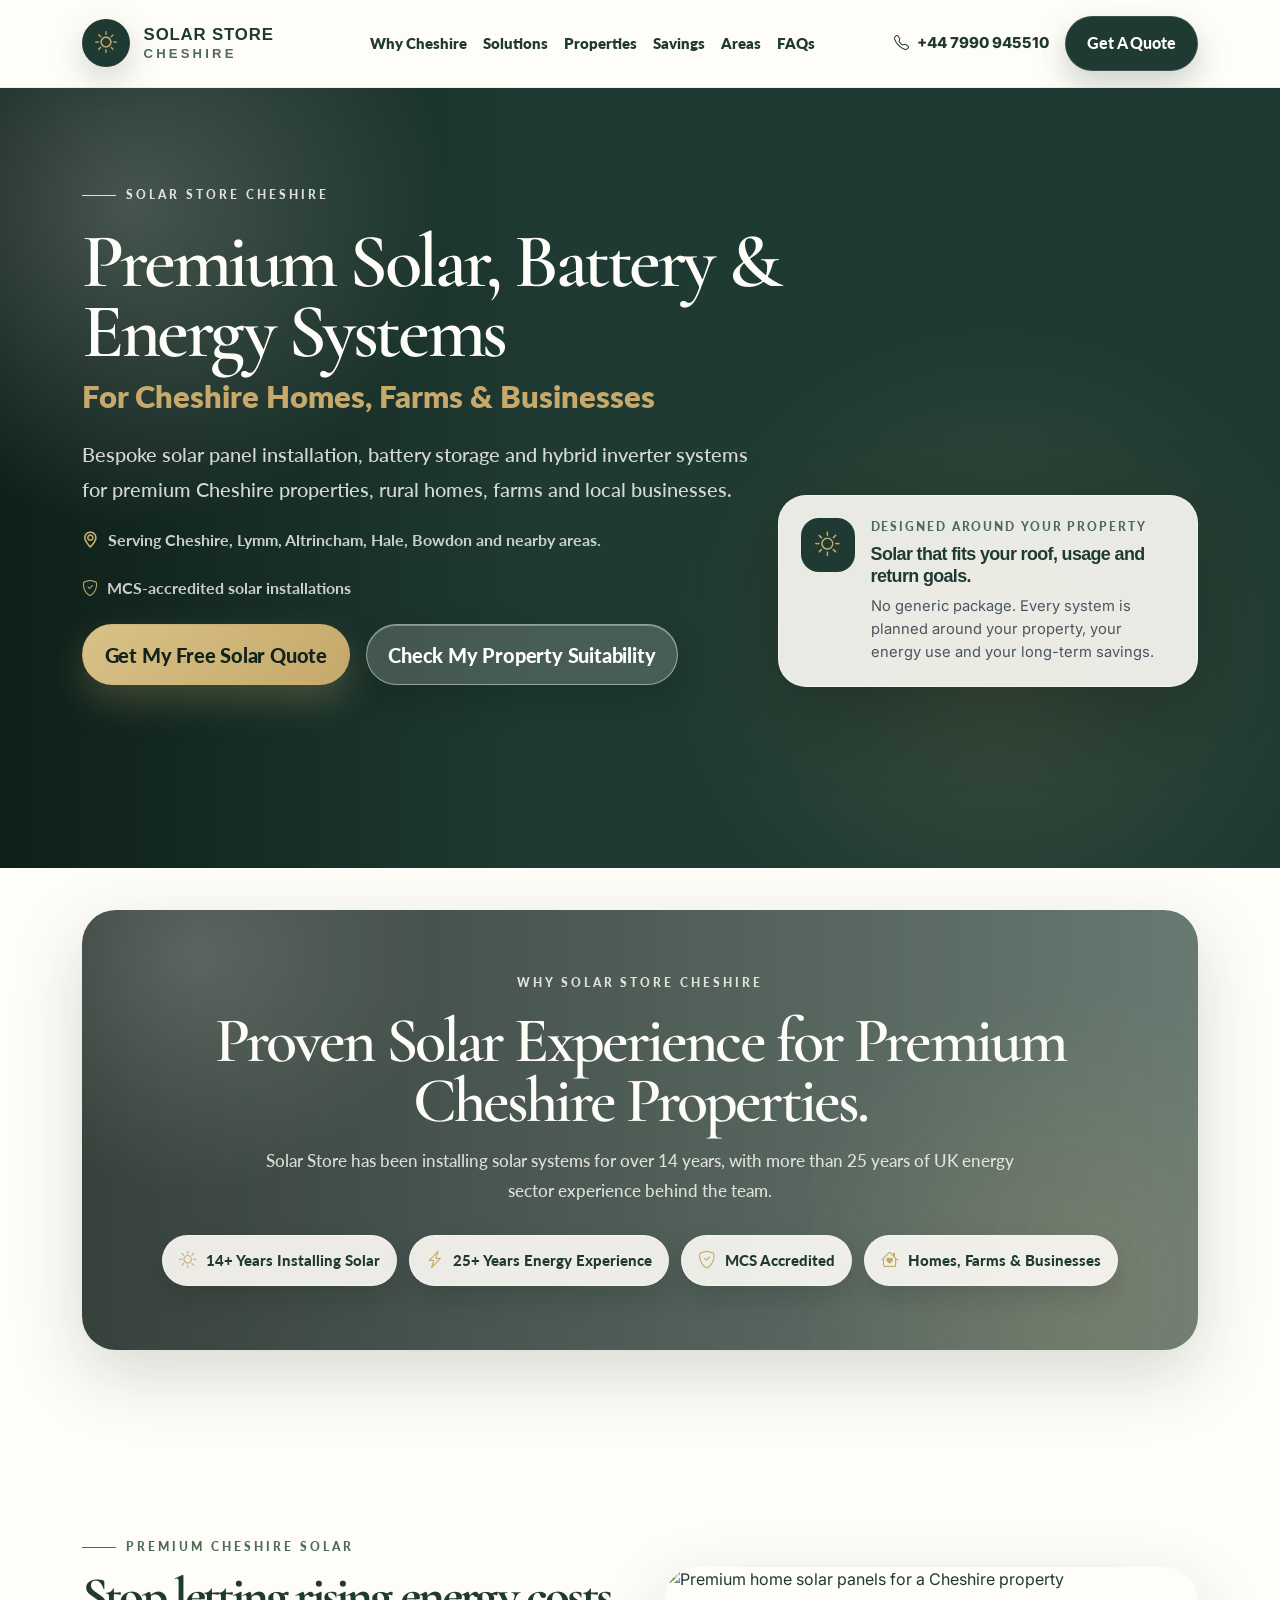
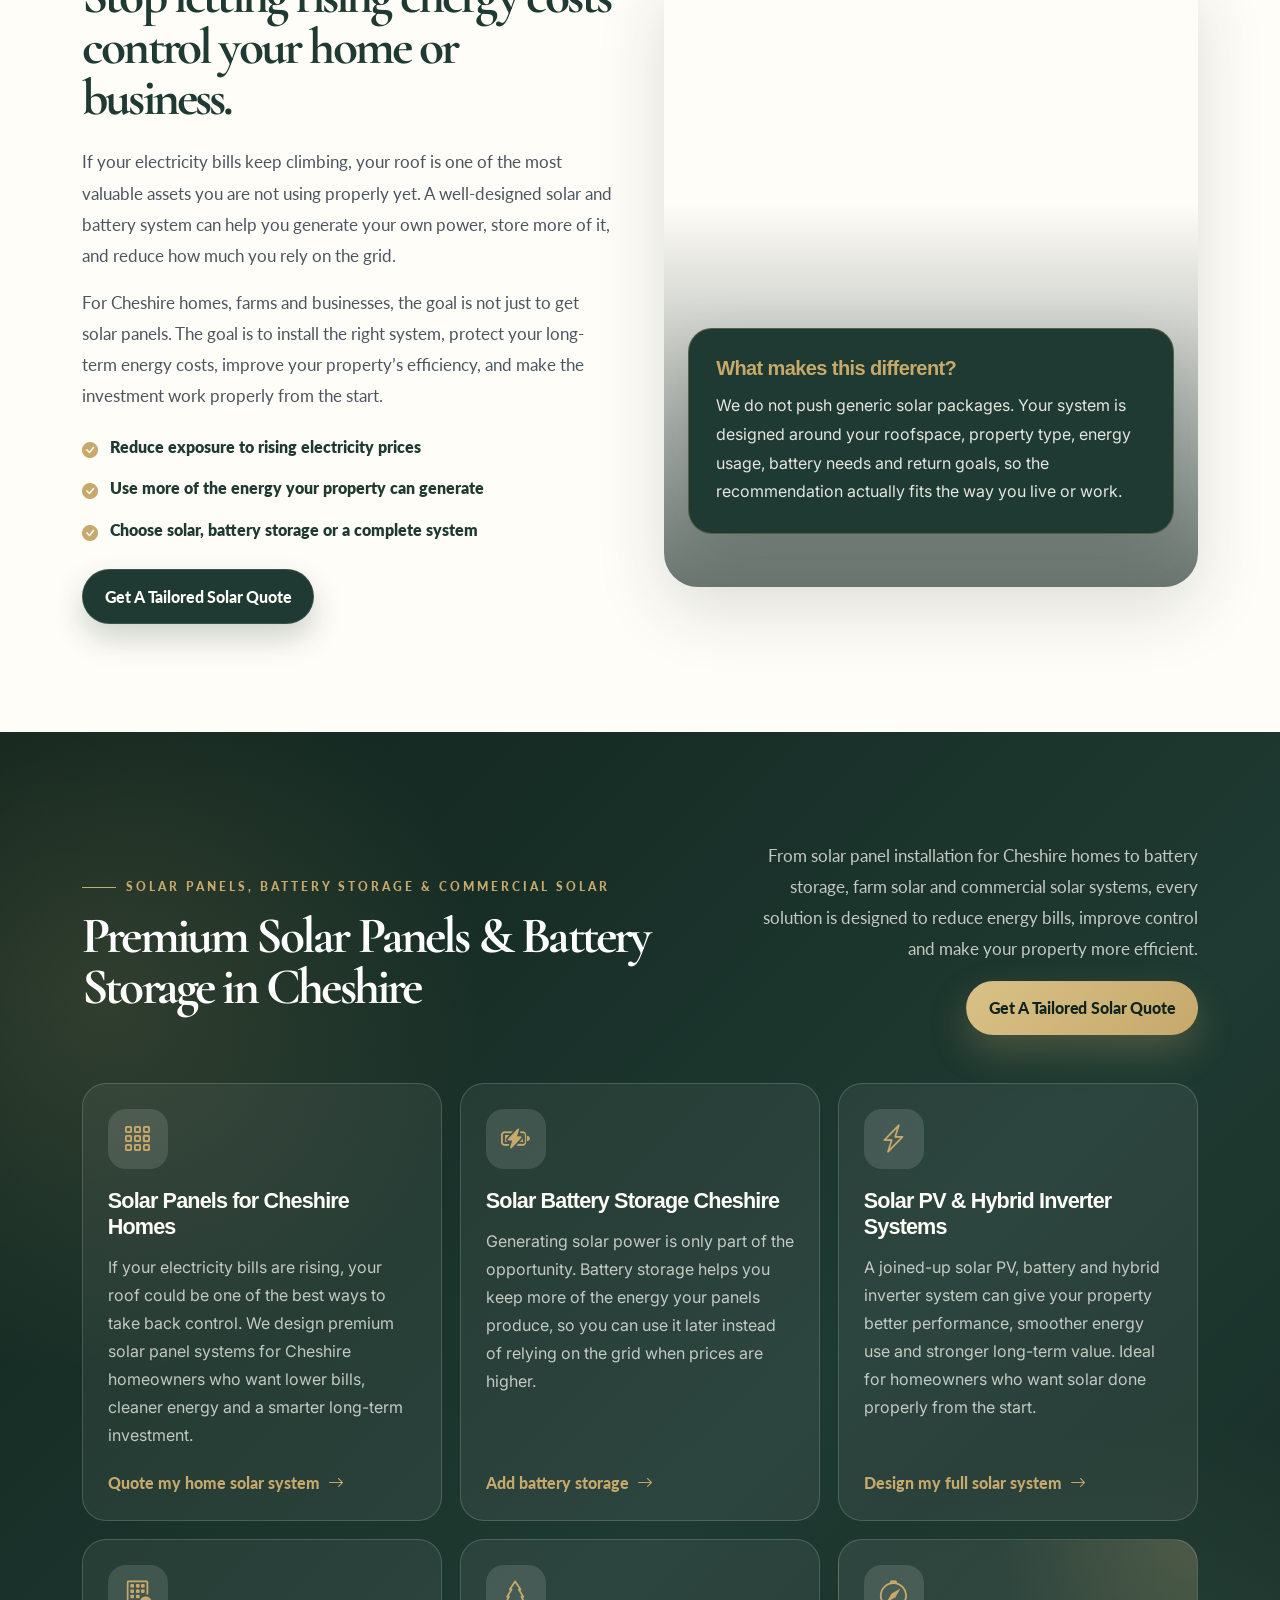
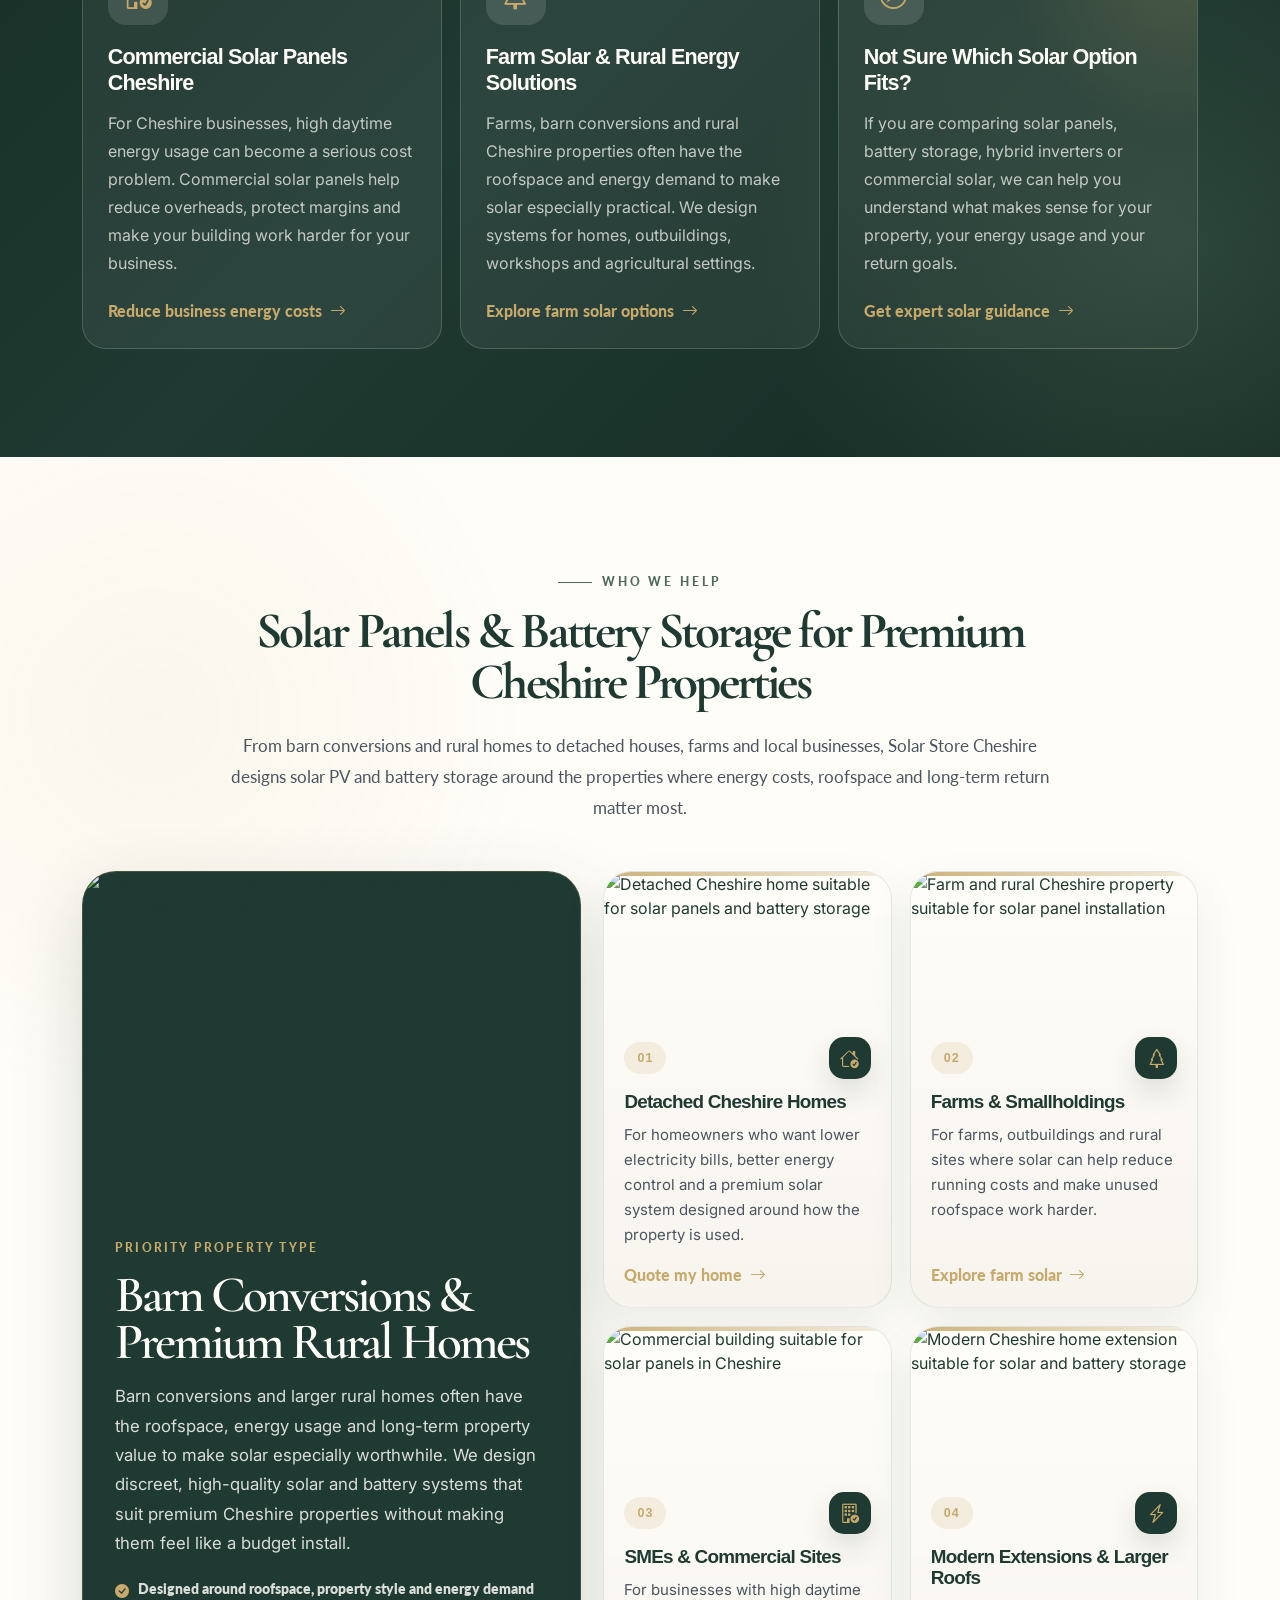
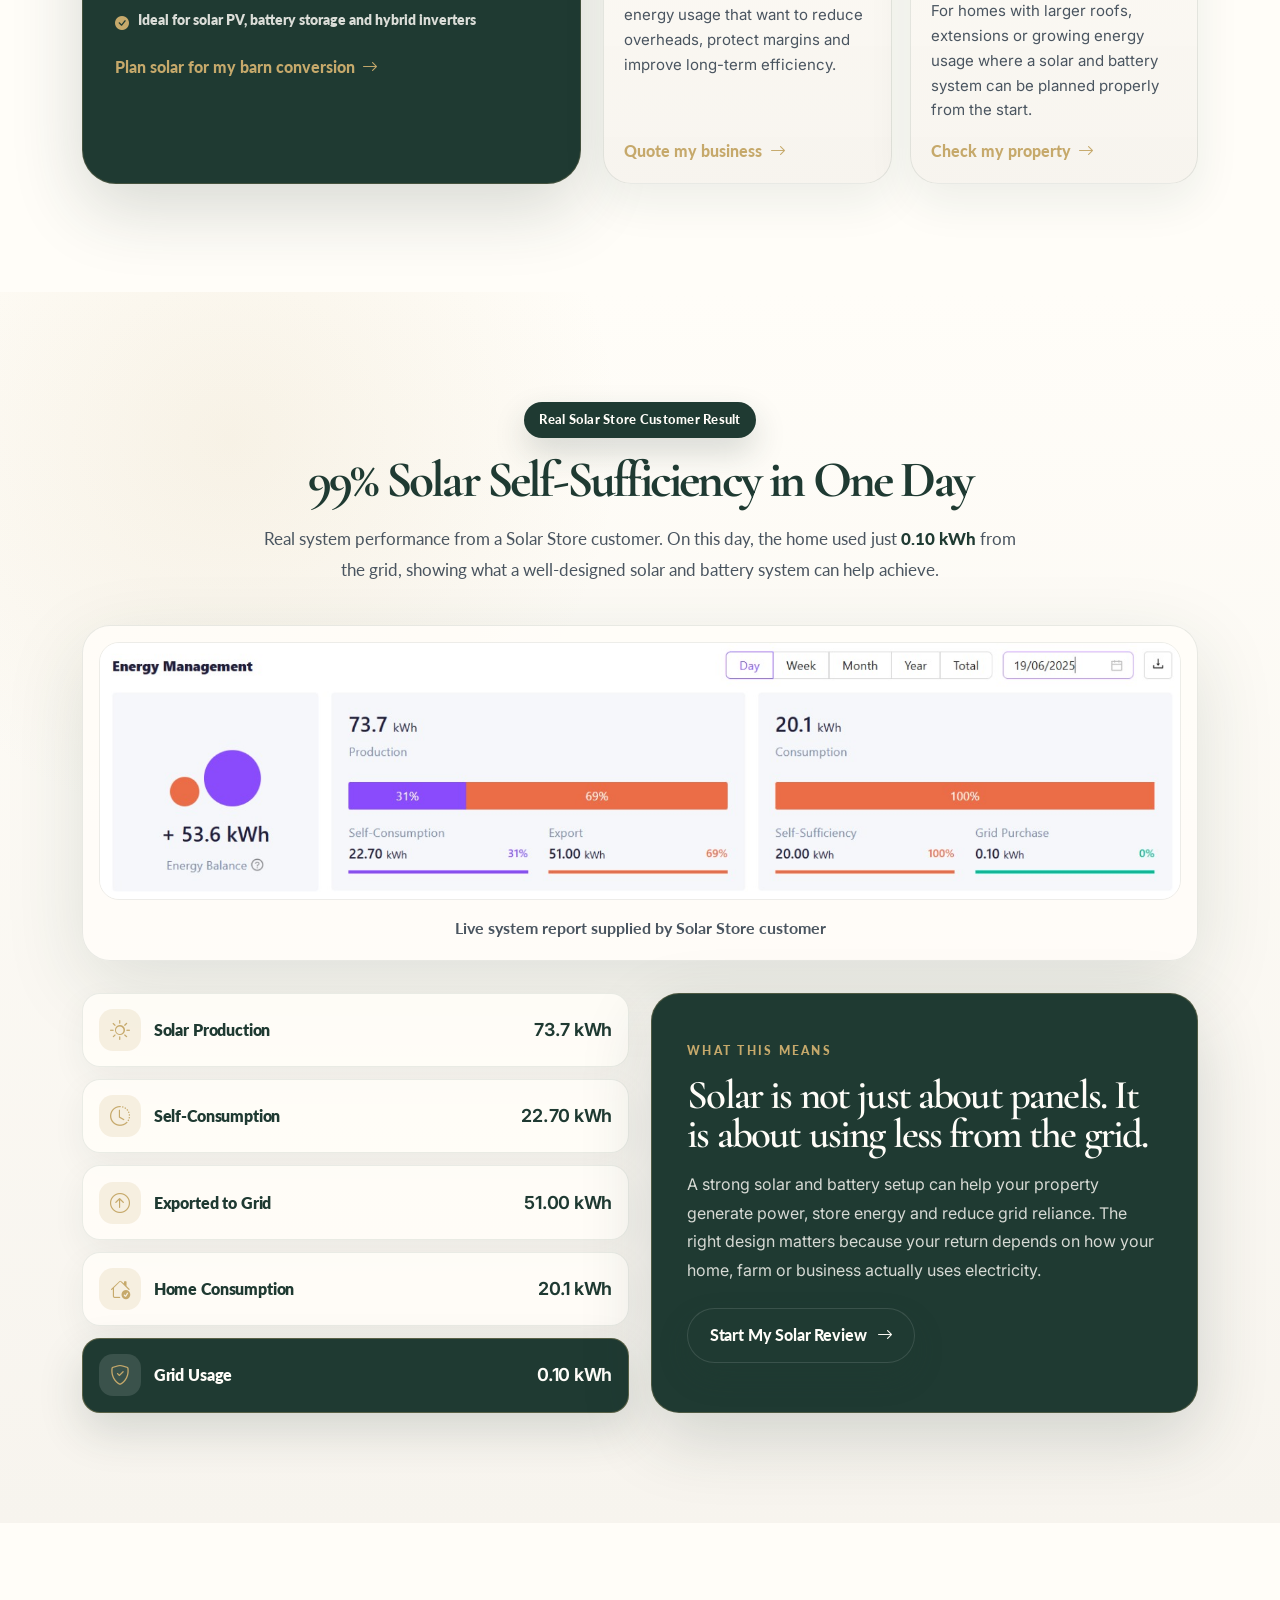
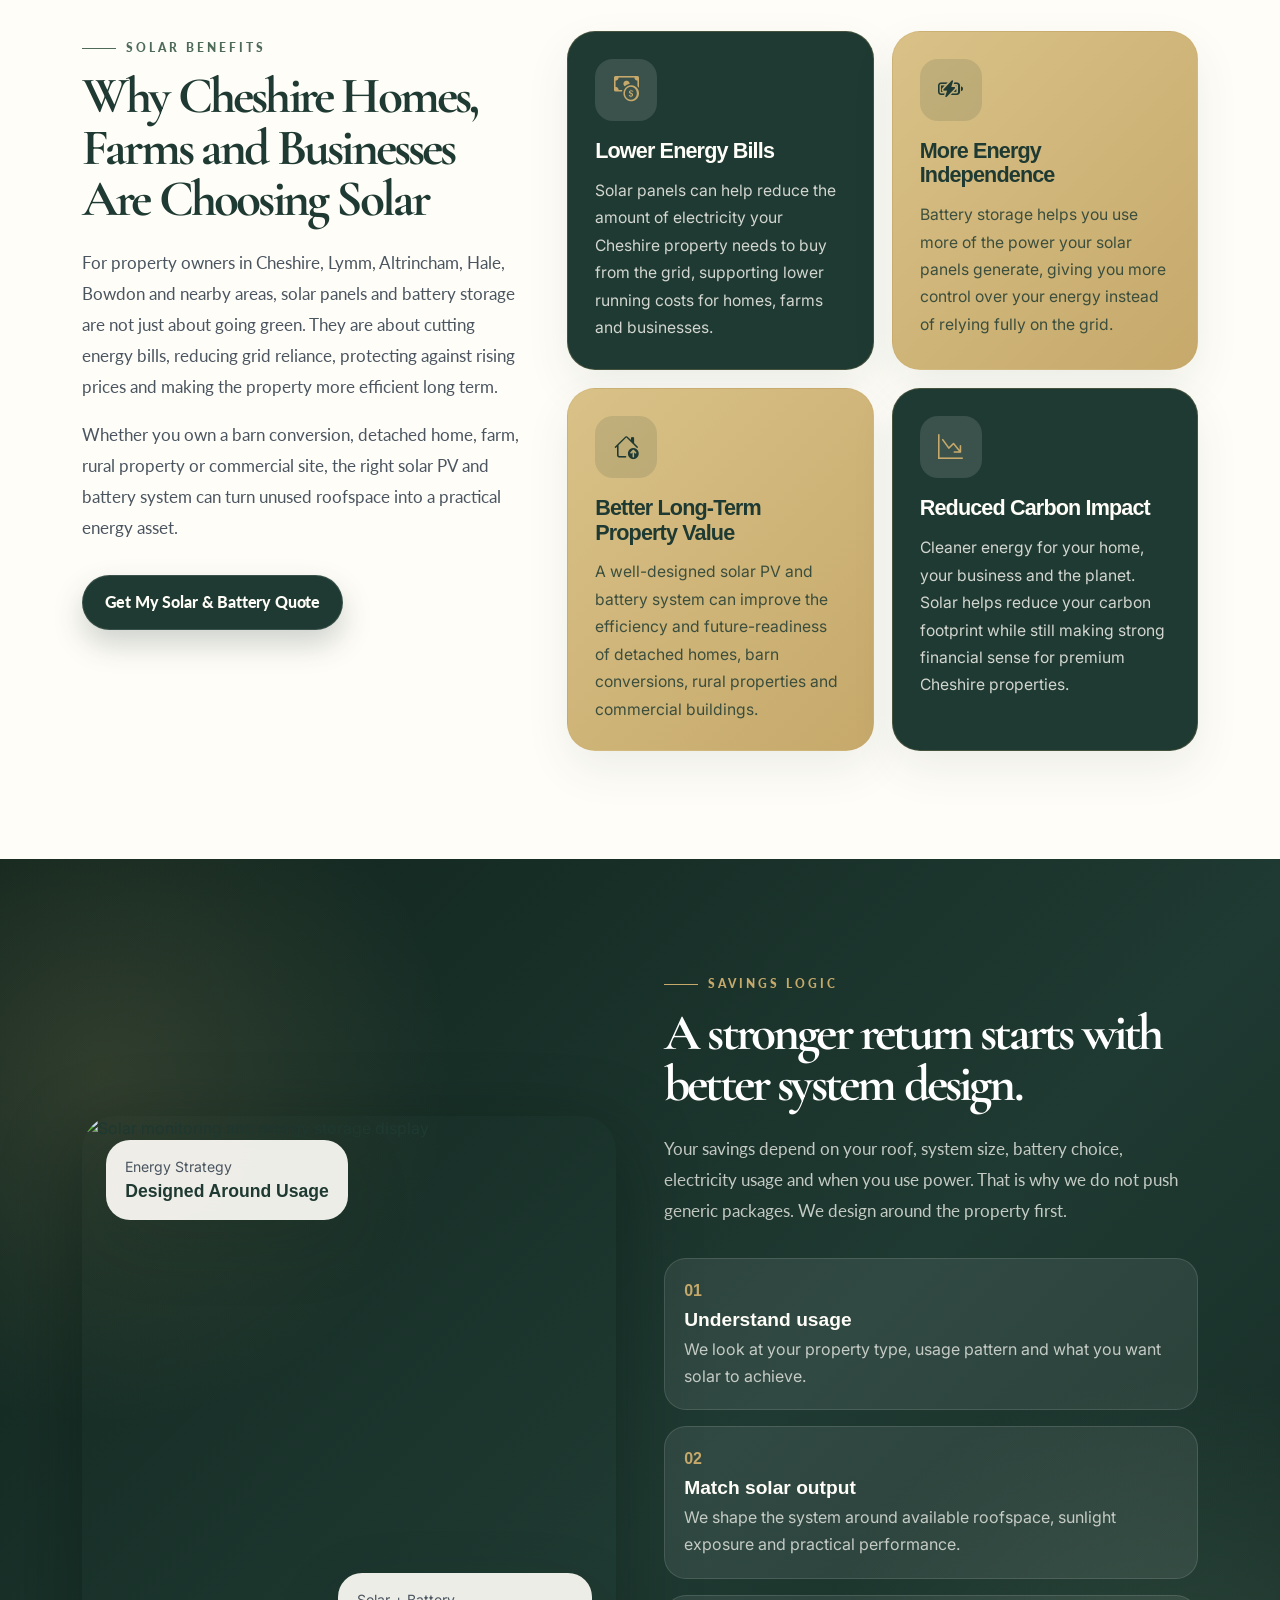
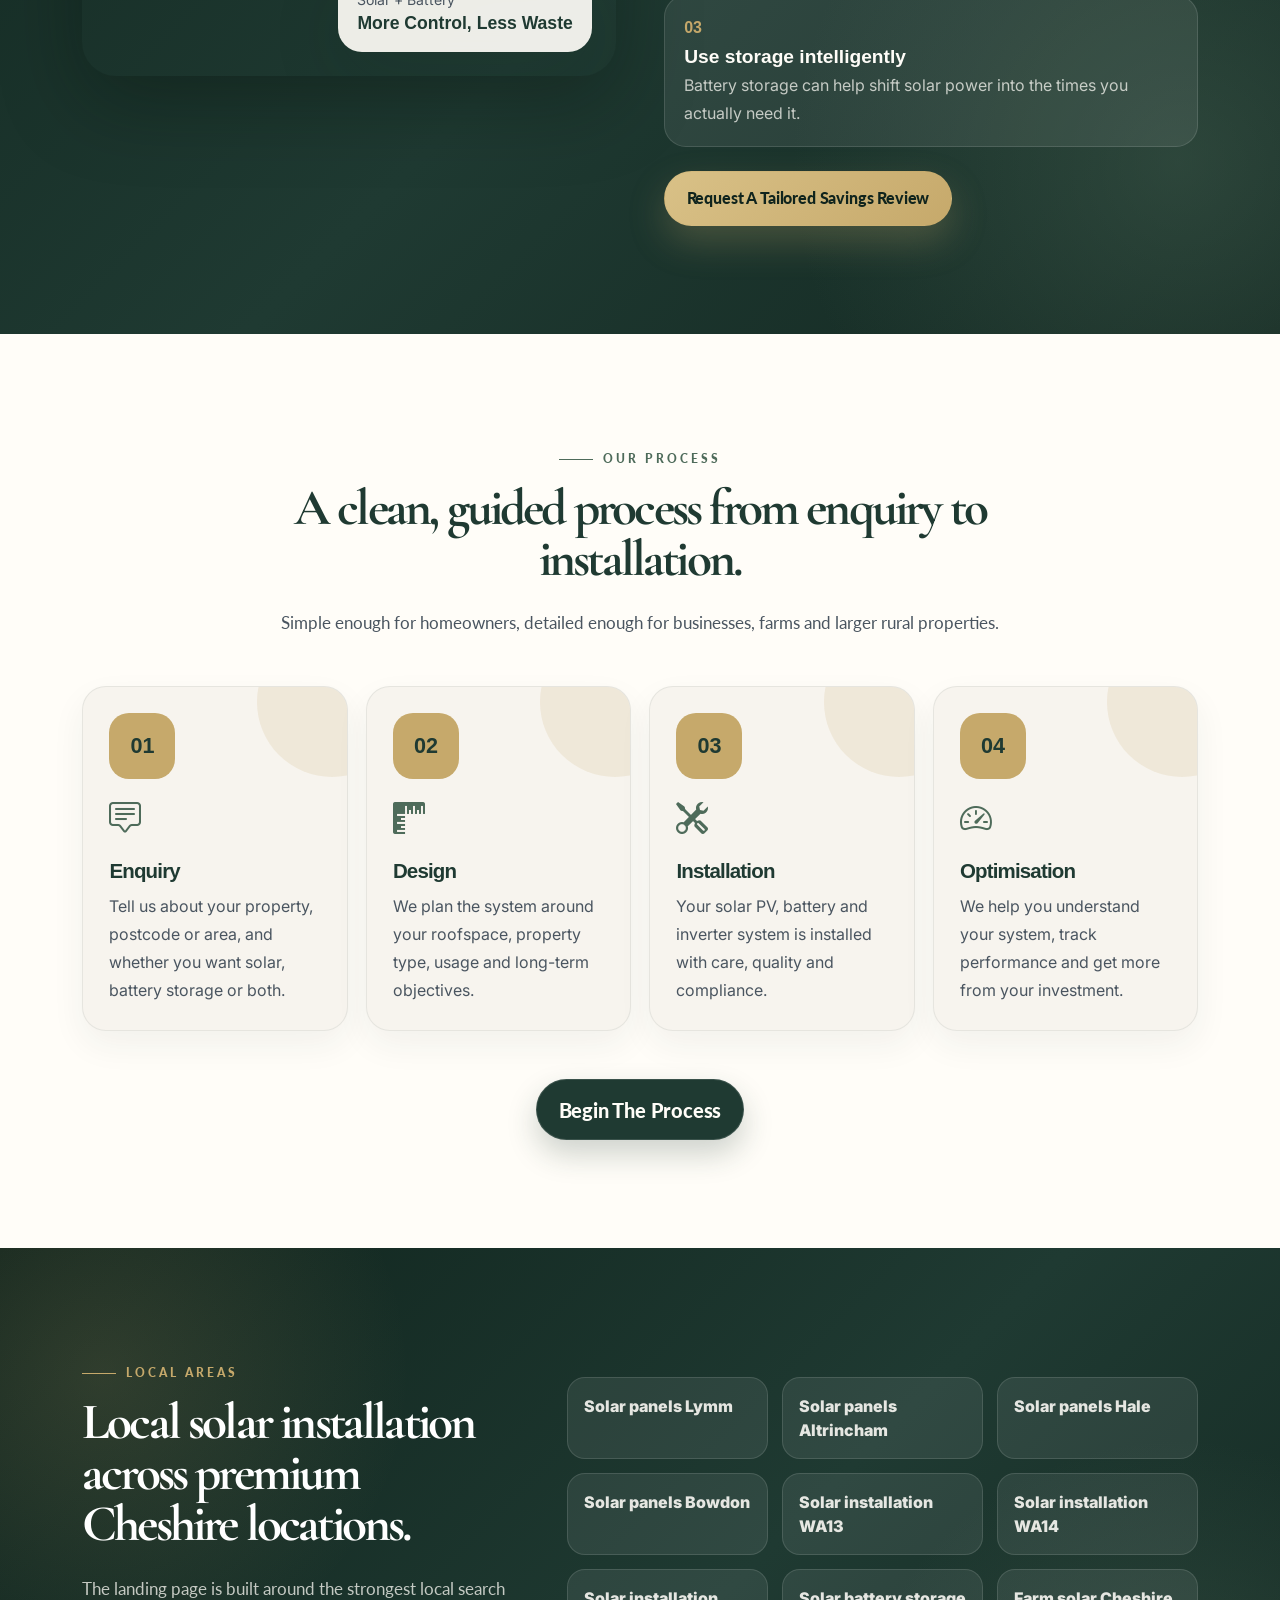
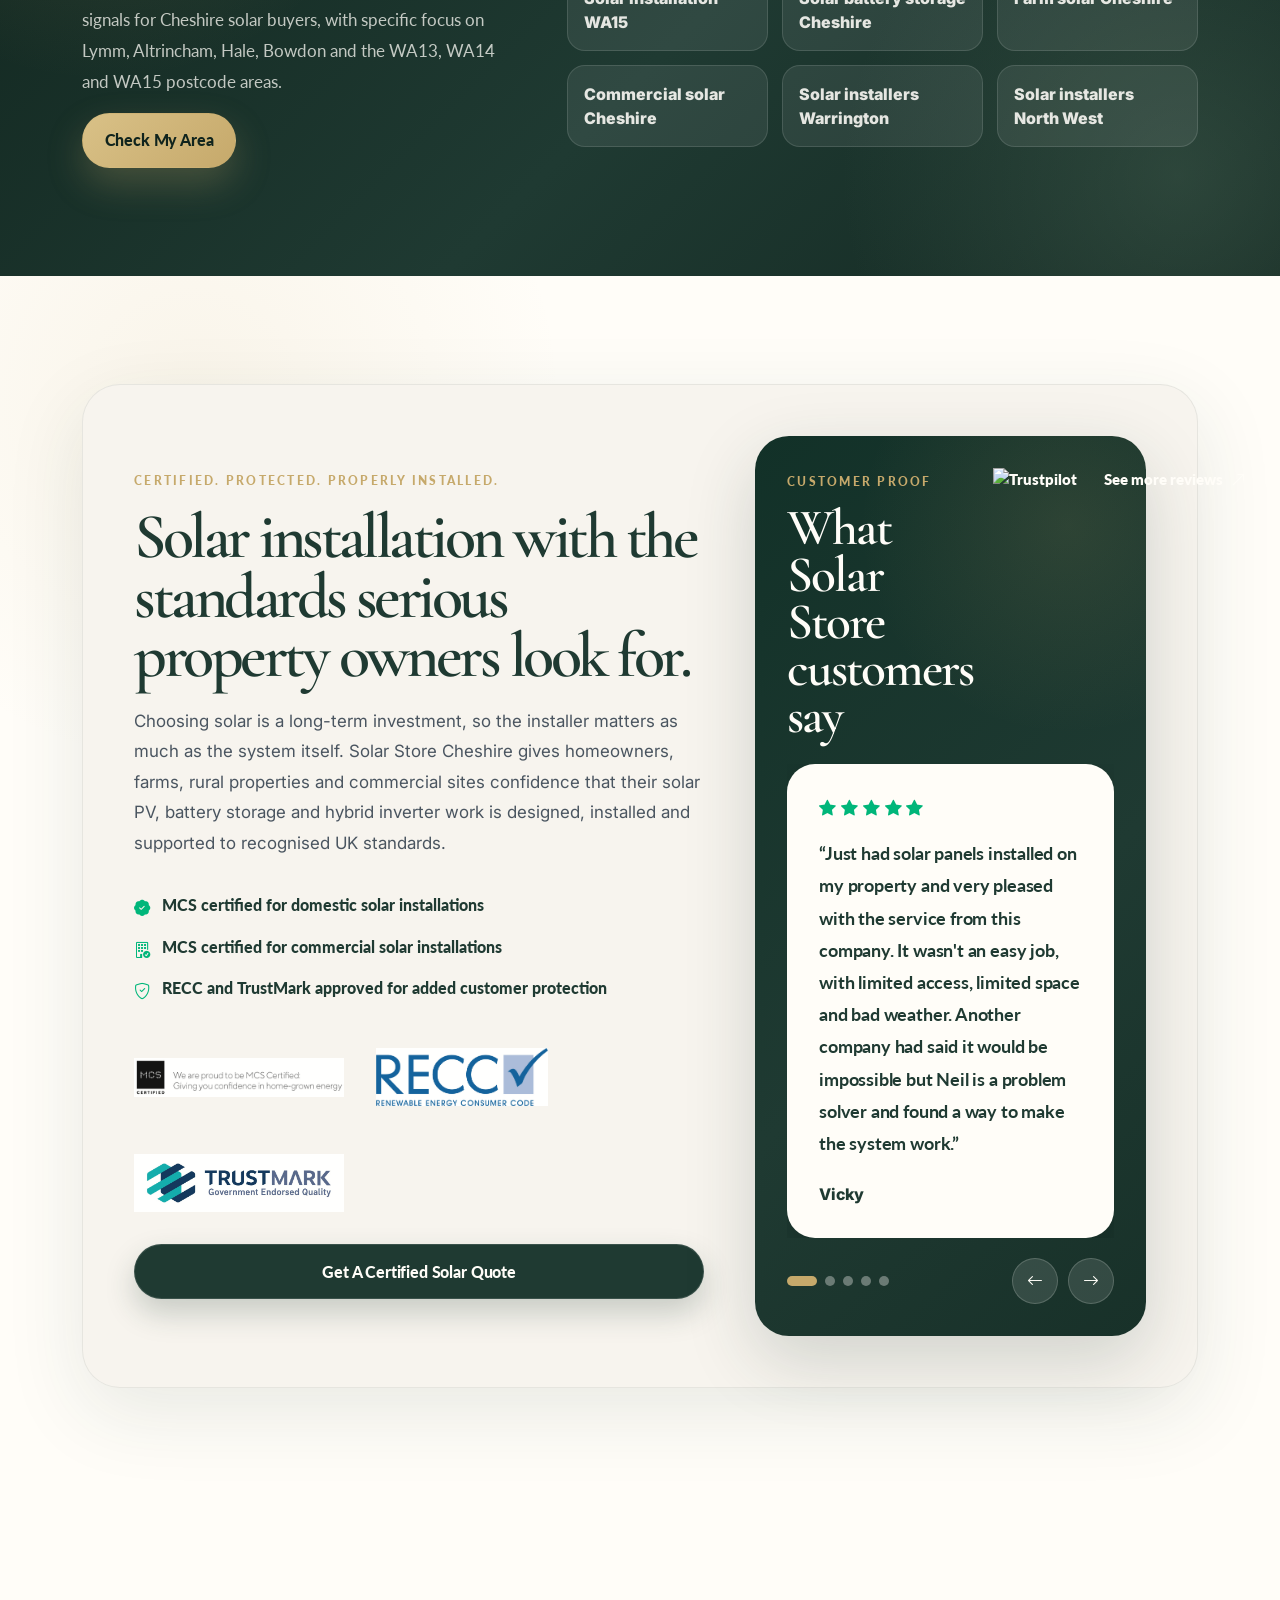
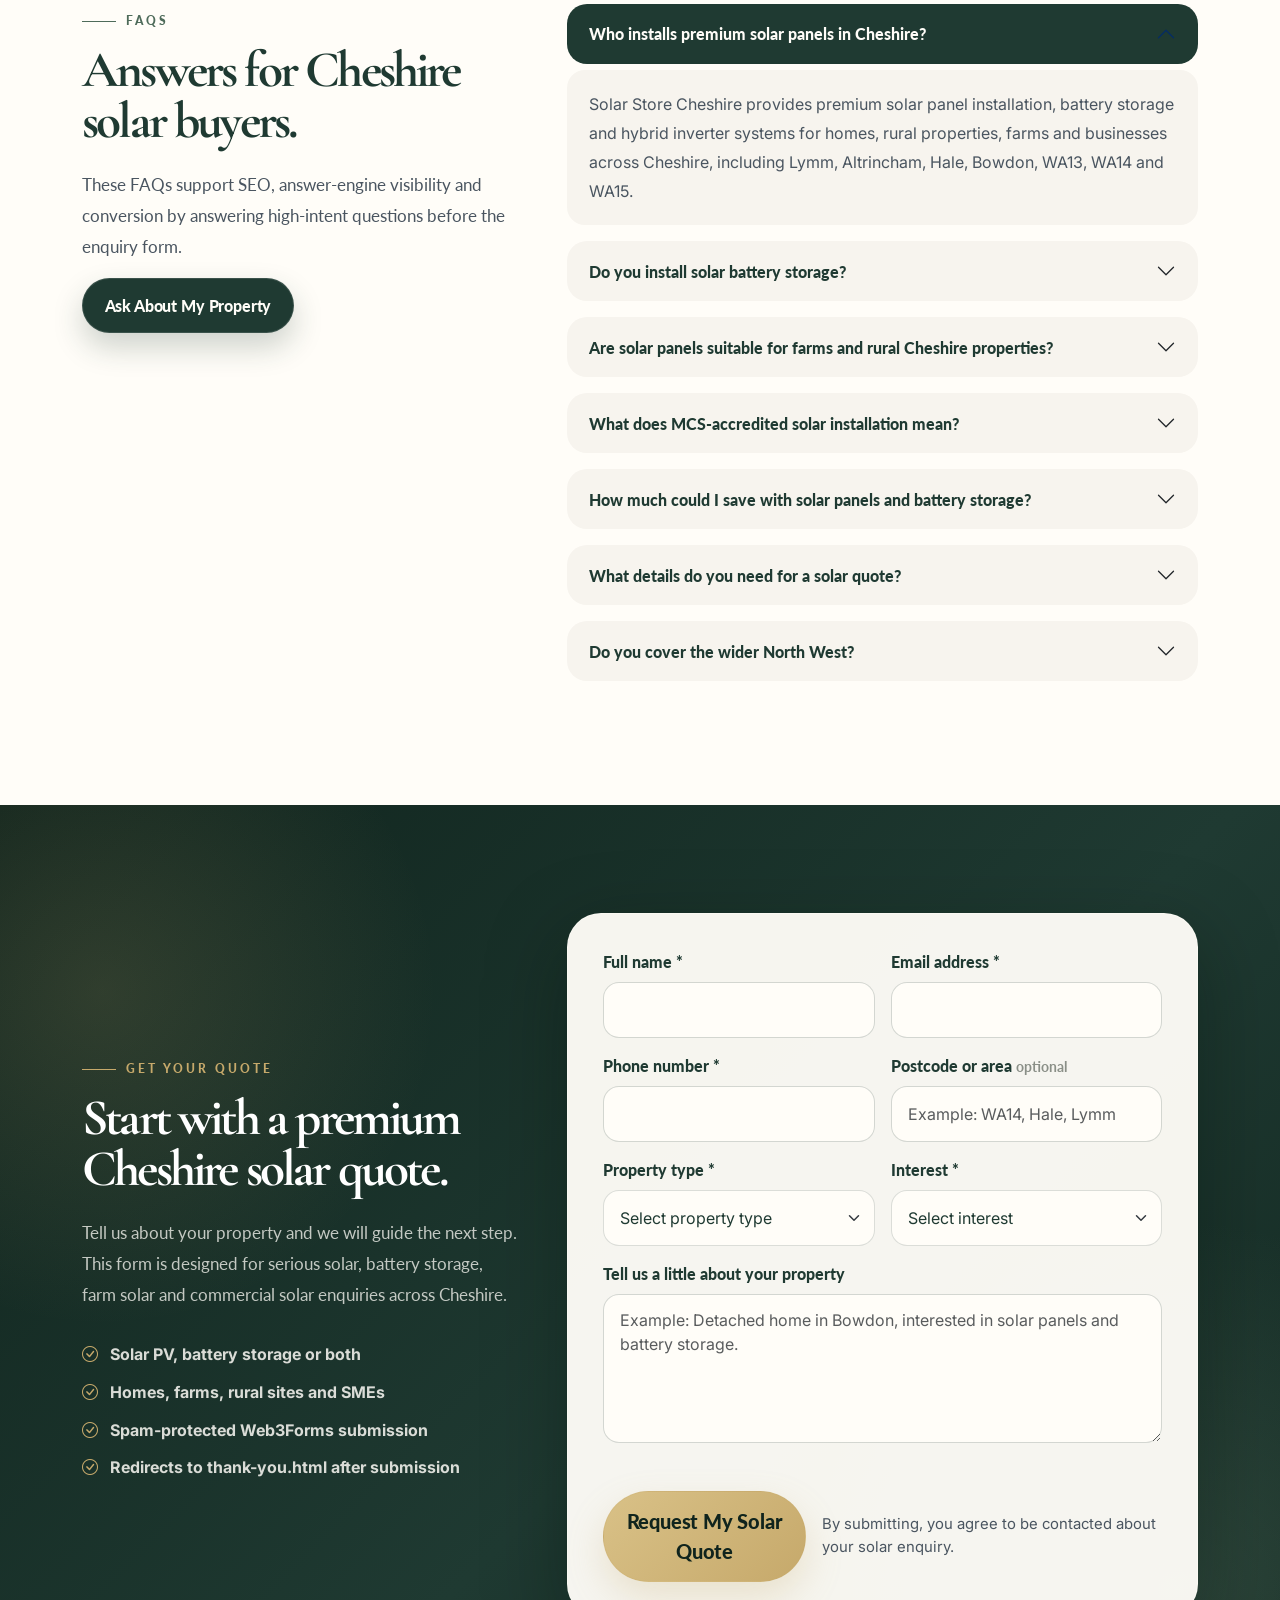
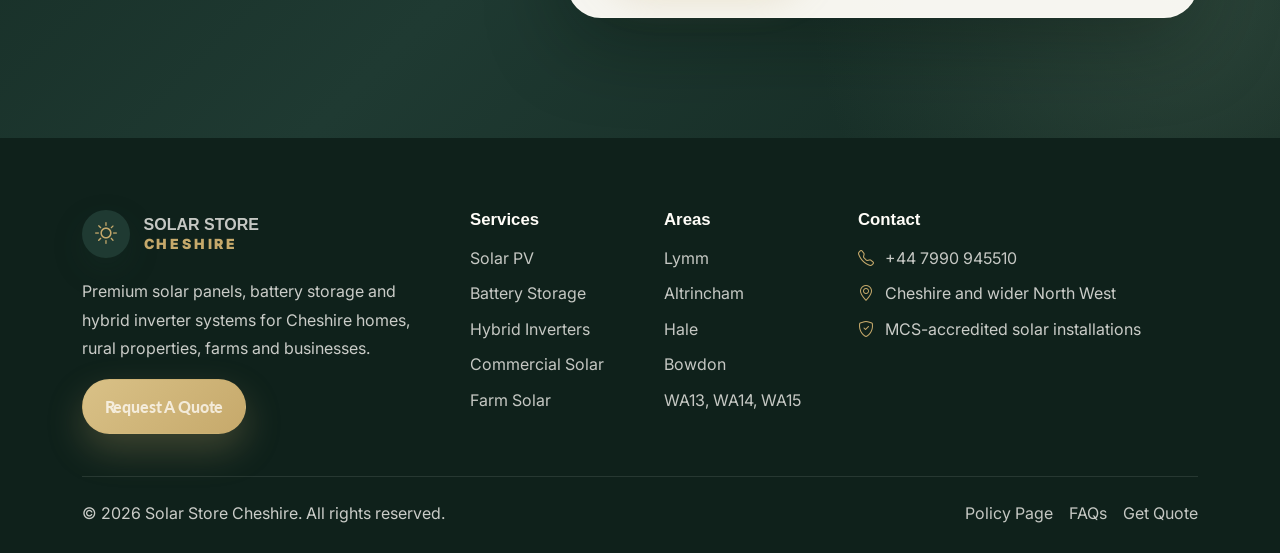
==== commit 09f8e416: "testimonial section up to" ====
--- a/index.html
+++ b/index.html
@@ -420,115 +420,294 @@
   </div>
 </section>
 
-    <section class="section section-ivory" id="property-types">
-      <div class="container">
-        <div class="text-center section-heading">
-          <span class="eyebrow">Who We Help</span>
-          <h2 class="section-title">Built for Cheshire homes, farms, rural properties and SMEs.</h2>
-          <p class="section-copy">
-            The landing page speaks directly to high-intent buyers searching for solar panel installation, solar battery storage and local solar installers in Cheshire.
-          </p>
-        </div>
-
-        <div class="property-grid mt-5">
-          <article class="property-card">
-            <img src="https://images.unsplash.com/photo-1564013799919-ab600027ffc6?auto=format&fit=crop&w=900&q=85" alt="Large detached home suitable for solar panels in Cheshire" />
-            <div>
+<section class="section section-ivory property-section" id="property-types">
+  <div class="container">
+    <div class="text-center section-heading">
+      <span class="eyebrow">Who We Help</span>
+
+      <h2 class="section-title">
+        Solar Panels & Battery Storage for Premium Cheshire Properties
+      </h2>
+
+      <p class="section-copy">
+        From barn conversions and rural homes to detached houses, farms and local businesses, Solar Store Cheshire designs solar PV and battery storage around the properties where energy costs, roofspace and long-term return matter most.
+      </p>
+    </div>
+
+    <div class="property-layout mt-5">
+      <a href="#contact-form" class="property-feature-card">
+        <div class="property-feature-image">
+          <img src="https://images.unsplash.com/photo-1600607687939-ce8a6c25118c?auto=format&fit=crop&w=1400&q=85" alt="Premium barn conversion style Cheshire property suitable for solar panels and battery storage" />
+        </div>
+
+        <div class="property-feature-content">
+          <span class="property-label">Priority Property Type</span>
+
+          <h3>Barn Conversions & Premium Rural Homes</h3>
+
+          <p>
+            Barn conversions and larger rural homes often have the roofspace, energy usage and long-term property value to make solar especially worthwhile. We design discreet, high-quality solar and battery systems that suit premium Cheshire properties without making them feel like a budget install.
+          </p>
+
+          <div class="property-feature-points">
+            <small><i class="bi bi-check-circle-fill"></i> Designed around roofspace, property style and energy demand</small>
+            <small><i class="bi bi-check-circle-fill"></i> Ideal for solar PV, battery storage and hybrid inverters</small>
+          </div>
+
+          <strong class="property-link">
+            Plan solar for my barn conversion <i class="bi bi-arrow-right"></i>
+          </strong>
+        </div>
+      </a>
+
+      <div class="property-mini-grid">
+        <a href="#contact-form" class="property-mini-card">
+          <div class="property-mini-image">
+            <img src="https://images.unsplash.com/photo-1564013799919-ab600027ffc6?auto=format&fit=crop&w=900&q=85" alt="Detached Cheshire home suitable for solar panels and battery storage" />
+          </div>
+
+          <div class="property-mini-content">
+            <div class="property-mini-top">
               <span>01</span>
-              <h3>Detached Homes</h3>
-              <p>Premium domestic solar panels and battery storage for Cheshire homeowners who want lower bills and better long-term control.</p>
-              <a href="#contact-form">Quote my home</a>
-            </div>
-          </article>
-
-          <article class="property-card">
-            <img src="https://images.unsplash.com/photo-1500382017468-9049fed747ef?auto=format&fit=crop&w=900&q=85" alt="Rural Cheshire landscape suitable for farm solar" />
-            <div>
+              <i class="bi bi-house-check"></i>
+            </div>
+
+            <h3>Detached Cheshire Homes</h3>
+
+            <p>
+              For homeowners who want lower electricity bills, better energy control and a premium solar system designed around how the property is used.
+            </p>
+
+            <strong class="property-link">
+              Quote my home <i class="bi bi-arrow-right"></i>
+            </strong>
+          </div>
+        </a>
+
+        <a href="#contact-form" class="property-mini-card">
+          <div class="property-mini-image">
+            <img src="https://images.unsplash.com/photo-1500382017468-9049fed747ef?auto=format&fit=crop&w=900&q=85" alt="Farm and rural Cheshire property suitable for solar panel installation" />
+          </div>
+
+          <div class="property-mini-content">
+            <div class="property-mini-top">
               <span>02</span>
-              <h3>Farms & Rural Sites</h3>
-              <p>Solar PV and storage for farms, smallholdings, agricultural buildings and rural properties with practical energy requirements.</p>
-              <a href="#contact-form">Quote my rural property</a>
-            </div>
-          </article>
-
-          <article class="property-card">
-            <img src="https://images.unsplash.com/photo-1494526585095-c41746248156?auto=format&fit=crop&w=900&q=85" alt="Premium modern property with space for solar installation" />
-            <div>
+              <i class="bi bi-tree"></i>
+            </div>
+
+            <h3>Farms & Smallholdings</h3>
+
+            <p>
+              For farms, outbuildings and rural sites where solar can help reduce running costs and make unused roofspace work harder.
+            </p>
+
+            <strong class="property-link">
+              Explore farm solar <i class="bi bi-arrow-right"></i>
+            </strong>
+          </div>
+        </a>
+
+        <a href="#contact-form" class="property-mini-card">
+          <div class="property-mini-image">
+            <img src="https://images.unsplash.com/photo-1486406146926-c627a92ad1ab?auto=format&fit=crop&w=900&q=85" alt="Commercial building suitable for solar panels in Cheshire" />
+          </div>
+
+          <div class="property-mini-content">
+            <div class="property-mini-top">
               <span>03</span>
-              <h3>Barn Conversions</h3>
-              <p>Bespoke solar system design for character properties, modern extensions and premium homes where finish matters.</p>
-              <a href="#contact-form">Design my solar system</a>
-            </div>
-          </article>
-
-          <article class="property-card">
-            <img src="https://images.unsplash.com/photo-1486406146926-c627a92ad1ab?auto=format&fit=crop&w=900&q=85" alt="Commercial building suitable for solar panel installation" />
-            <div>
+              <i class="bi bi-building-check"></i>
+            </div>
+
+            <h3>SMEs & Commercial Sites</h3>
+
+            <p>
+              For businesses with high daytime energy usage that want to reduce overheads, protect margins and improve long-term efficiency.
+            </p>
+
+            <strong class="property-link">
+              Quote my business <i class="bi bi-arrow-right"></i>
+            </strong>
+          </div>
+        </a>
+
+        <a href="#contact-form" class="property-mini-card">
+          <div class="property-mini-image">
+            <img src="https://images.unsplash.com/photo-1600607687920-4e2a09cf159d?auto=format&fit=crop&w=900&q=85" alt="Modern Cheshire home extension suitable for solar and battery storage" />
+          </div>
+
+          <div class="property-mini-content">
+            <div class="property-mini-top">
               <span>04</span>
-              <h3>SMEs & Businesses</h3>
-              <p>Commercial solar panels for Cheshire businesses aiming to reduce operational costs and improve energy resilience.</p>
-              <a href="#contact-form">Quote my business</a>
-            </div>
-          </article>
-        </div>
-      </div>
-    </section>
-
-    <section class="section cta-band">
-      <div class="container">
-        <div class="cta-band-inner">
-          <div>
-            <span class="eyebrow eyebrow-dark">Cheshire Energy Independence</span>
-            <h2>Ready to protect your property from rising energy costs?</h2>
-          </div>
-          <p>
-            Get a tailored quote for solar panels, battery storage or a full solar and battery system.
-          </p>
-          <a href="#contact-form" class="btn btn-dark-green">Start My Quote</a>
-        </div>
-      </div>
-    </section>
-
-    <section class="section section-cream" id="benefits">
-      <div class="container">
-        <div class="row g-5 align-items-start">
-          <div class="col-lg-5">
-            <span class="eyebrow">Benefits</span>
-            <h2 class="section-title">Why serious Cheshire buyers are moving to solar and battery storage.</h2>
-            <p class="section-copy">
-              Solar is no longer just a green decision. For the right property, it can be a strong financial, practical and future-proofing decision.
+              <i class="bi bi-lightning-charge"></i>
+            </div>
+
+            <h3>Modern Extensions & Larger Roofs</h3>
+
+            <p>
+              For homes with larger roofs, extensions or growing energy usage where a solar and battery system can be planned properly from the start.
             </p>
-            <a href="#contact-form" class="btn btn-outline-green">See If Solar Makes Sense</a>
-          </div>
-
-          <div class="col-lg-7">
-            <div class="benefit-grid">
-              <div class="benefit-card dark">
-                <i class="bi bi-cash-coin"></i>
-                <h3>Cut long-term electricity costs</h3>
-                <p>Generate your own clean electricity and reduce exposure to future energy price rises.</p>
-              </div>
-              <div class="benefit-card gold">
-                <i class="bi bi-house-lock"></i>
-                <h3>Improve energy independence</h3>
-                <p>Battery storage helps you use more of your own power when the sun is not shining.</p>
-              </div>
-              <div class="benefit-card light">
-                <i class="bi bi-graph-up-arrow"></i>
-                <h3>Maximise solar return</h3>
-                <p>A well-designed system can support better long-term performance and a stronger business case.</p>
-              </div>
-              <div class="benefit-card light">
-                <i class="bi bi-leaf"></i>
-                <h3>Reduce carbon footprint</h3>
-                <p>Cleaner energy for your home, your business and the planet.</p>
-              </div>
-            </div>
-          </div>
-        </div>
-      </div>
-    </section>
-
+
+            <strong class="property-link">
+              Check my property <i class="bi bi-arrow-right"></i>
+            </strong>
+          </div>
+        </a>
+      </div>
+    </div>
+  </div>
+</section>
+
+<section class="section result-proof-section" id="real-results">
+  <div class="container">
+    <div class="result-proof-heading text-center">
+      <span class="result-pill">Real Solar Store Customer Result</span>
+
+      <h2 class="section-title">
+        99% Solar Self-Sufficiency in One Day
+      </h2>
+
+      <p class="section-copy">
+        Real system performance from a Solar Store customer. On this day, the home used just <strong>0.10 kWh</strong> from the grid, showing what a well-designed solar and battery system can help achieve.
+      </p>
+    </div>
+
+    <div class="result-report-card">
+      <img 
+        src="images/solar-store-customer-result.jpg" 
+        alt="Solar Store customer energy management report showing 99 percent solar self-sufficiency and only 0.10 kWh grid usage"
+      />
+
+      <div class="result-report-caption">
+        Live system report supplied by Solar Store customer
+      </div>
+    </div>
+
+    <div class="result-bottom-grid">
+      <div class="result-stat-list">
+        <div class="result-stat-item">
+          <i class="bi bi-sun"></i>
+          <span>Solar Production</span>
+          <strong>73.7 kWh</strong>
+        </div>
+
+        <div class="result-stat-item">
+          <i class="bi bi-clock-history"></i>
+          <span>Self-Consumption</span>
+          <strong>22.70 kWh</strong>
+        </div>
+
+        <div class="result-stat-item">
+          <i class="bi bi-arrow-up-circle"></i>
+          <span>Exported to Grid</span>
+          <strong>51.00 kWh</strong>
+        </div>
+
+        <div class="result-stat-item">
+          <i class="bi bi-house-check"></i>
+          <span>Home Consumption</span>
+          <strong>20.1 kWh</strong>
+        </div>
+
+        <div class="result-stat-item grid-usage-card">
+  <i class="bi bi-shield-check"></i>
+  <span>Grid Usage</span>
+  <strong>0.10 kWh</strong>
+</div>
+      </div>
+
+      <div class="result-sales-card">
+        <span>What this means</span>
+        <h3>Solar is not just about panels. It is about using less from the grid.</h3>
+        <p>
+          A strong solar and battery setup can help your property generate power, store energy and reduce grid reliance. The right design matters because your return depends on how your home, farm or business actually uses electricity.
+        </p>
+
+        <a href="#contact-form" class="btn btn-dark-green">
+          Start My Solar Review <i class="bi bi-arrow-right"></i>
+        </a>
+      </div>
+    </div>
+  </div>
+</section>
+
+<section class="section section-white" id="benefits">
+  <div class="container">
+    <div class="row g-5 align-items-start">
+      <div class="col-lg-5">
+        <span class="eyebrow">Solar Benefits</span>
+
+        <h2 class="section-title">
+          Why Cheshire Homes, Farms and Businesses Are Choosing Solar
+        </h2>
+
+        <p class="section-copy">
+          For property owners in Cheshire, Lymm, Altrincham, Hale, Bowdon and nearby areas, solar panels and battery storage are not just about going green. They are about cutting energy bills, reducing grid reliance, protecting against rising prices and making the property more efficient long term.
+        </p>
+
+        <p class="section-copy">
+          Whether you own a barn conversion, detached home, farm, rural property or commercial site, the right solar PV and battery system can turn unused roofspace into a practical energy asset.
+        </p>
+
+        <a href="#contact-form" class="btn btn-dark-green mt-3">
+          Get My Solar & Battery Quote
+        </a>
+      </div>
+
+      <div class="col-lg-7">
+        <div class="benefit-grid">
+          <div class="benefit-card benefit-green">
+            <div class="benefit-icon">
+              <i class="bi bi-cash-coin"></i>
+            </div>
+
+            <h3>Lower Energy Bills</h3>
+
+            <p>
+              Solar panels can help reduce the amount of electricity your Cheshire property needs to buy from the grid, supporting lower running costs for homes, farms and businesses.
+            </p>
+          </div>
+
+          <div class="benefit-card benefit-gold">
+            <div class="benefit-icon">
+              <i class="bi bi-battery-charging"></i>
+            </div>
+
+            <h3>More Energy Independence</h3>
+
+            <p>
+              Battery storage helps you use more of the power your solar panels generate, giving you more control over your energy instead of relying fully on the grid.
+            </p>
+          </div>
+
+          <div class="benefit-card benefit-gold">
+            <div class="benefit-icon">
+              <i class="bi bi-house-up"></i>
+            </div>
+
+            <h3>Better Long-Term Property Value</h3>
+
+            <p>
+              A well-designed solar PV and battery system can improve the efficiency and future-readiness of detached homes, barn conversions, rural properties and commercial buildings.
+            </p>
+          </div>
+
+          <div class="benefit-card benefit-green">
+            <div class="benefit-icon">
+              <i class="bi bi-graph-down-arrow"></i>
+            </div>
+
+            <h3>Reduced Carbon Impact</h3>
+
+            <p>
+              Cleaner energy for your home, your business and the planet. Solar helps reduce your carbon footprint while still making strong financial sense for premium Cheshire properties.
+            </p>
+          </div>
+        </div>
+      </div>
+    </div>
+  </div>
+</section>
+ 
     <section class="section dark-image-section" id="savings">
       <div class="container">
         <div class="row align-items-center g-5">
@@ -652,45 +831,198 @@
       </div>
     </section>
 
-    <section class="section section-cream" id="trust">
-      <div class="container">
-        <div class="row g-5 align-items-center">
-          <div class="col-lg-6">
-            <span class="eyebrow">Trust & Experience</span>
-            <h2 class="section-title">Over 14 years installing solar, backed by 25+ years of UK energy sector experience.</h2>
-            <p class="section-copy">
-              Solar Store Cheshire combines installation experience, energy sector knowledge and a premium local feel. This gives homeowners, farms and businesses confidence that their system is being planned properly from the start.
-            </p>
-
-            <div class="cred-grid">
-              <div><strong>14+</strong><span>Years installing solar systems</span></div>
-              <div><strong>25+</strong><span>Years of UK energy sector experience</span></div>
-              <div><strong>MCS</strong><span>Accredited installation approach</span></div>
-              <div><strong>Local</strong><span>Cheshire-first positioning</span></div>
-            </div>
-
-            <a href="#contact-form" class="btn btn-outline-green mt-4">Speak To An Experienced Solar Team</a>
-          </div>
-
-          <div class="col-lg-6">
-            <div class="testimonial-card">
-              <div class="quote-icon">“</div>
-              <blockquote>
-                A premium solar system should feel tailored, considered and future-ready. That means matching technology to the property, not forcing the property into a package.
-              </blockquote>
-              <div class="testimonial-person">
-                <div class="avatar"><i class="bi bi-person-check"></i></div>
-                <div>
-                  <strong>Solar Store Cheshire</strong>
-                  <span>Premium solar and battery system design</span>
-                </div>
-              </div>
-            </div>
-          </div>
-        </div>
-      </div>
-    </section>
-    
+    <section class="section proof-review-section" id="experience">
+  <div class="container">
+    <div class="proof-review-layout">
+      
+      <div class="proof-copy-panel">
+        <span class="proof-kicker">Certified. Protected. Properly Installed.</span>
+
+        <h2 class="proof-title">
+          Solar installation with the standards serious property owners look for.
+        </h2>
+
+        <p class="proof-copy">
+          Choosing solar is a long-term investment, so the installer matters as much as the system itself. Solar Store Cheshire gives homeowners, farms, rural properties and commercial sites confidence that their solar PV, battery storage and hybrid inverter work is designed, installed and supported to recognised UK standards.
+        </p>
+
+        <div class="proof-checks">
+          <div>
+            <i class="bi bi-patch-check-fill"></i>
+            <span>MCS certified for domestic solar installations</span>
+          </div>
+
+          <div>
+            <i class="bi bi-building-check"></i>
+            <span>MCS certified for commercial solar installations</span>
+          </div>
+
+          <div>
+            <i class="bi bi-shield-check"></i>
+            <span>RECC and TrustMark approved for added customer protection</span>
+          </div>
+        </div>
+
+        <div class="proof-logo-strip" aria-label="Solar Store accreditations">
+          <a href="https://mcscertified.com/" target="_blank" rel="noopener" aria-label="Visit MCS Certified website">
+            <img src="images/mcs-certified-solar-store-uk-cheshire.jpg" alt="MCS Certified logo">
+          </a>
+
+          <a href="https://www.recc.org.uk/" target="_blank" rel="noopener" aria-label="Visit RECC website">
+            <img src="images/recc-logo-solar-store-cheshire.jpg" alt="RECC logo">
+          </a>
+
+          <a href="https://www.trustmark.org.uk/" target="_blank" rel="noopener" aria-label="Visit TrustMark website">
+            <img src="images/trustmark-uk-logo-solar-store-cheshire.jpg" alt="TrustMark logo">
+          </a>
+        </div>
+
+        <a href="#contact-form" class="btn btn-dark-green mt-4">
+          Get A Certified Solar Quote
+        </a>
+      </div>
+
+<div class="review-slider-panel">
+  <div class="review-panel-top">
+    <div class="review-panel-heading">
+      <span class="review-kicker">Customer Proof</span>
+      <h3>What Solar Store customers say</h3>
+    </div>
+
+    <a
+      href="https://uk.trustpilot.com/review/solarstore.biz"
+      target="_blank"
+      rel="noopener"
+      class="review-more-link"
+      aria-label="Read more Solar Store reviews on Trustpilot"
+    >
+      <img src="images/trustpilot-logo-white.png" alt="Trustpilot" class="trustpilot-logo-real">
+      <span>See more reviews</span>
+      <i class="bi bi-arrow-up-right"></i>
+    </a>
+  </div>
+
+  <div id="solarStoreReviews" class="carousel slide review-carousel" data-bs-ride="false" data-bs-touch="true">
+    <div class="carousel-inner">
+
+      <div class="carousel-item active">
+        <article class="review-slide">
+          <div class="review-stars-row" aria-label="5 star review">
+            <i class="bi bi-star-fill"></i>
+            <i class="bi bi-star-fill"></i>
+            <i class="bi bi-star-fill"></i>
+            <i class="bi bi-star-fill"></i>
+            <i class="bi bi-star-fill"></i>
+          </div>
+
+          <p>
+            “Just had solar panels installed on my property and very pleased with the service from this company. It wasn't an easy job, with limited access, limited space and bad weather. Another company had said it would be impossible but Neil is a problem solver and found a way to make the system work.”
+          </p>
+
+          <strong>Vicky</strong>
+        </article>
+      </div>
+
+      <div class="carousel-item">
+        <article class="review-slide">
+          <div class="review-stars-row" aria-label="5 star review">
+            <i class="bi bi-star-fill"></i>
+            <i class="bi bi-star-fill"></i>
+            <i class="bi bi-star-fill"></i>
+            <i class="bi bi-star-fill"></i>
+            <i class="bi bi-star-fill"></i>
+          </div>
+
+          <p>
+            “I had an install of 14 panels with 6kw inverter and good battery storage. The install went perfectly with no issues. It’s been generating for over a year now and has been great. Neil and Ceri answered any questions I had before and after install.”
+          </p>
+
+          <strong>AndyKatie Clarke</strong>
+        </article>
+      </div>
+
+      <div class="carousel-item">
+        <article class="review-slide">
+          <div class="review-stars-row" aria-label="5 star review">
+            <i class="bi bi-star-fill"></i>
+            <i class="bi bi-star-fill"></i>
+            <i class="bi bi-star-fill"></i>
+            <i class="bi bi-star-fill"></i>
+            <i class="bi bi-star-fill"></i>
+          </div>
+
+          <p>
+            “Neil, Ceri and their team do a great job at a very good price. They listened to my needs and built a system that works for me and my family accordingly.”
+          </p>
+
+          <strong>Nicola Sleapwood</strong>
+        </article>
+      </div>
+
+      <div class="carousel-item">
+        <article class="review-slide">
+          <div class="review-stars-row" aria-label="5 star review">
+            <i class="bi bi-star-fill"></i>
+            <i class="bi bi-star-fill"></i>
+            <i class="bi bi-star-fill"></i>
+            <i class="bi bi-star-fill"></i>
+            <i class="bi bi-star-fill"></i>
+          </div>
+
+          <p>
+            “From my initial enquiry, to install and then aftercare I have been very happy with the service. Neil spent the time to look at my usage and provided me with options and a very competitive price. Nothing is too much trouble for these guys.”
+          </p>
+
+          <strong>Taylor</strong>
+        </article>
+      </div>
+
+      <div class="carousel-item">
+        <article class="review-slide">
+          <div class="review-stars-row" aria-label="5 star review">
+            <i class="bi bi-star-fill"></i>
+            <i class="bi bi-star-fill"></i>
+            <i class="bi bi-star-fill"></i>
+            <i class="bi bi-star-fill"></i>
+            <i class="bi bi-star-fill"></i>
+          </div>
+
+          <p>
+            “The service from Neil and his team was incredible. He took the time to explain how Feed-In Tariffs work and how to get the registration transferred. I would 100% recommend Solar Store.”
+          </p>
+
+          <strong>Ben Horrigan</strong>
+        </article>
+      </div>
+
+    </div>
+
+    <div class="review-slider-bottom">
+      <div class="carousel-indicators review-dots">
+        <button type="button" data-bs-target="#solarStoreReviews" data-bs-slide-to="0" class="active" aria-current="true" aria-label="Review 1"></button>
+        <button type="button" data-bs-target="#solarStoreReviews" data-bs-slide-to="1" aria-label="Review 2"></button>
+        <button type="button" data-bs-target="#solarStoreReviews" data-bs-slide-to="2" aria-label="Review 3"></button>
+        <button type="button" data-bs-target="#solarStoreReviews" data-bs-slide-to="3" aria-label="Review 4"></button>
+        <button type="button" data-bs-target="#solarStoreReviews" data-bs-slide-to="4" aria-label="Review 5"></button>
+      </div>
+
+      <div class="review-arrows">
+        <button type="button" data-bs-target="#solarStoreReviews" data-bs-slide="prev" aria-label="Previous review">
+          <i class="bi bi-arrow-left"></i>
+        </button>
+        <button type="button" data-bs-target="#solarStoreReviews" data-bs-slide="next" aria-label="Next review">
+          <i class="bi bi-arrow-right"></i>
+        </button>
+      </div>
+    </div>
+  </div>
+</div>
+
+    </div>
+  </div>
+</section>
+
+
     <section class="section faq-section" id="faqs">
       <div class="container">
         <div class="row g-5">
--- a/styles.css
+++ b/styles.css
@@ -722,99 +722,501 @@
   }
 }
 
-.property-grid {
+.property-section {
+  background:
+    radial-gradient(circle at 12% 18%, rgba(198, 169, 107, 0.08), transparent 24%),
+    var(--ivory);
+}
+
+.property-layout {
   display: grid;
-  grid-template-columns: repeat(4, 1fr);
+  grid-template-columns: 1.05fr 1.25fr;
+  gap: 22px;
+  align-items: stretch;
+}
+
+.property-feature-card,
+.property-mini-card {
+  text-decoration: none;
+  color: var(--primary);
+}
+
+.property-feature-card {
+  display: flex;
+  flex-direction: column;
+  overflow: hidden;
+  border-radius: 34px;
+  background: var(--primary);
+  box-shadow: 0 24px 70px rgba(31, 58, 50, 0.18);
+  border: 1px solid rgba(198, 169, 107, 0.22);
+  transition: transform 0.25s ease, box-shadow 0.25s ease;
+}
+
+.property-feature-card:hover,
+.property-feature-card:focus-visible {
+  transform: translateY(-7px);
+  box-shadow: 0 30px 90px rgba(31, 58, 50, 0.24);
+  color: var(--ivory);
+  outline: none;
+}
+
+.property-feature-image {
+  height: 330px;
+  overflow: hidden;
+}
+
+.property-feature-image img {
+  width: 100%;
+  height: 100%;
+  object-fit: cover;
+  transition: transform 0.45s ease, filter 0.45s ease;
+}
+
+.property-feature-card:hover img,
+.property-feature-card:focus-visible img,
+.property-mini-card:hover img,
+.property-mini-card:focus-visible img {
+  transform: scale(1.055);
+  filter: saturate(1.08) contrast(1.04);
+}
+
+.property-feature-content {
+  padding: clamp(1.5rem, 3vw, 2rem);
+}
+
+.property-label {
+  display: inline-block;
+  color: var(--gold);
+  font-family: "Lato", sans-serif;
+  font-weight: 900;
+  font-size: 0.76rem;
+  letter-spacing: 0.18em;
+  text-transform: uppercase;
+  margin-bottom: 0.9rem;
+}
+
+.property-feature-content h3 {
+  color: var(--ivory);
+  font-family: "Cormorant Garamond", serif;
+  font-size: clamp(2.3rem, 4vw, 4rem);
+  font-weight: 600;
+  letter-spacing: -0.055em;
+  line-height: 0.92;
+  margin-bottom: 1rem;
+}
+
+.property-feature-content p {
+  color: rgba(255, 253, 248, 0.84);
+  font-size: 1.05rem;
+  line-height: 1.75;
+}
+
+.property-feature-points {
+  display: grid;
+  gap: 0.55rem;
+  margin: 1.25rem 0 1.4rem;
+}
+
+.property-feature-points small {
+  display: flex;
+  align-items: flex-start;
+  gap: 0.55rem;
+  color: rgba(255, 253, 248, 0.84);
+  font-family: "Lato", sans-serif;
+  font-weight: 800;
+  line-height: 1.45;
+}
+
+.property-feature-points i {
+  color: var(--gold);
+  margin-top: 0.16rem;
+}
+
+.property-mini-grid {
+  display: grid;
+  grid-template-columns: repeat(2, 1fr);
   gap: 18px;
 }
 
-.property-card {
+.property-mini-card {
+  position: relative;
+  overflow: hidden;
+  display: flex;
+  flex-direction: column;
+  min-height: 100%;
+  border-radius: 28px;
+  background:
+    linear-gradient(180deg, rgba(255, 253, 248, 0.96), rgba(247, 244, 238, 0.98));
+  border: 1px solid rgba(31, 58, 50, 0.1);
+  box-shadow: 0 18px 45px rgba(31, 58, 50, 0.08);
+  transition:
+    transform 0.25s ease,
+    box-shadow 0.25s ease,
+    border-color 0.25s ease,
+    background 0.25s ease;
+}
+
+.property-mini-card::before {
+  content: "";
+  position: absolute;
+  inset: 0 0 auto 0;
+  height: 4px;
+  background: linear-gradient(90deg, var(--gold), rgba(198, 169, 107, 0.2));
+  opacity: 0.9;
+  z-index: 2;
+}
+
+.property-mini-card:hover,
+.property-mini-card:focus-visible {
+  transform: translateY(-7px);
+  box-shadow: 0 26px 75px rgba(31, 58, 50, 0.15);
+  border-color: rgba(198, 169, 107, 0.5);
   background: var(--cream);
+  color: var(--primary);
+  outline: none;
+}
+
+.property-mini-image {
+  height: 145px;
+  overflow: hidden;
+}
+
+.property-mini-image img {
+  width: 100%;
+  height: 100%;
+  object-fit: cover;
+  transition: transform 0.45s ease, filter 0.45s ease;
+}
+
+.property-mini-content {
+  display: flex;
+  flex-direction: column;
+  flex: 1;
+  padding: 1.25rem;
+}
+
+.property-mini-top {
+  display: flex;
+  align-items: center;
+  justify-content: space-between;
+  margin-bottom: 0.8rem;
+}
+
+.property-mini-top span {
+  display: inline-flex;
+  align-items: center;
+  justify-content: center;
+  min-width: 42px;
+  height: 32px;
+  border-radius: 999px;
+  background: rgba(198, 169, 107, 0.16);
+  color: var(--gold);
+  font-family: "Montserrat", sans-serif;
+  font-weight: 900;
+  font-size: 0.78rem;
+  letter-spacing: 0.08em;
+}
+
+.property-mini-top i {
+  width: 42px;
+  height: 42px;
+  border-radius: 15px;
+  background: var(--primary);
+  color: var(--gold);
+  display: inline-flex;
+  align-items: center;
+  justify-content: center;
+  font-size: 1.2rem;
+  box-shadow: 0 12px 28px rgba(31, 58, 50, 0.14);
+}
+
+.property-mini-content h3 {
+  font-size: 1.18rem;
+  font-weight: 900;
+  letter-spacing: -0.04em;
+  line-height: 1.1;
+  margin-bottom: 0.65rem;
+}
+
+.property-mini-content p {
+  color: var(--slate);
+  line-height: 1.65;
+  font-size: 0.94rem;
+  margin-bottom: 1rem;
+}
+
+.property-link {
+  display: inline-flex;
+  align-items: center;
+  gap: 0.45rem;
+  color: var(--gold);
+  font-family: "Lato", sans-serif;
+  font-weight: 900;
+  margin-top: auto;
+  transition: color 0.25s ease;
+}
+
+.property-link i {
+  transition: transform 0.25s ease;
+}
+
+.property-feature-card:hover .property-link i,
+.property-feature-card:focus-visible .property-link i,
+.property-mini-card:hover .property-link i,
+.property-mini-card:focus-visible .property-link i {
+  transform: translateX(4px);
+}
+
+.property-mini-card:hover .property-link,
+.property-mini-card:focus-visible .property-link {
+  color: var(--primary);
+}
+
+@media (max-width: 1199.98px) {
+  .property-layout {
+    grid-template-columns: 1fr;
+  }
+
+  .property-feature-image {
+    height: 360px;
+  }
+}
+
+@media (max-width: 767.98px) {
+  .property-mini-grid {
+    grid-template-columns: 1fr;
+  }
+
+  .property-feature-card,
+  .property-mini-card {
+    border-radius: 24px;
+  }
+
+  .property-feature-image,
+  .property-mini-image {
+    height: 250px;
+  }
+}
+
+
+.result-proof-section {
+  background:
+    radial-gradient(circle at 18% 12%, rgba(198, 169, 107, 0.12), transparent 26%),
+    linear-gradient(180deg, var(--ivory) 0%, var(--cream) 100%);
+  padding-top: 110px;
+  padding-bottom: 110px;
+}
+
+.result-proof-heading {
+  max-width: 940px;
+  margin: 0 auto 2.5rem;
+}
+
+.result-pill {
+  display: inline-flex;
+  align-items: center;
+  justify-content: center;
+  background: var(--primary);
+  color: var(--ivory);
+  border-radius: 999px;
+  padding: 0.5rem 0.95rem;
+  font-family: "Lato", sans-serif;
+  font-size: 0.82rem;
+  font-weight: 900;
+  letter-spacing: 0.02em;
+  margin-bottom: 1.1rem;
+  box-shadow: 0 14px 32px rgba(31, 58, 50, 0.18);
+}
+
+.result-proof-heading .section-title {
+  margin-top: 0;
+  margin-bottom: 1rem;
+}
+
+.result-proof-heading .section-copy {
+  max-width: 760px;
+  margin: 0 auto;
+}
+
+.result-proof-heading .section-copy strong {
+  color: var(--primary);
+  font-weight: 900;
+}
+
+.result-report-card {
+  max-width: 1120px;
+  margin: 0 auto;
+  background: rgba(255, 253, 248, 0.86);
+  border: 1px solid rgba(31, 58, 50, 0.1);
+  border-radius: 28px;
+  padding: 1rem;
+  box-shadow: 0 24px 80px rgba(31, 58, 50, 0.13);
+}
+
+.result-report-card img {
+  width: 100%;
+  border-radius: 20px;
   border: 1px solid rgba(31, 58, 50, 0.08);
-  border-radius: var(--radius-lg);
-  overflow: hidden;
-  box-shadow: 0 14px 40px rgba(31, 58, 50, 0.08);
-  transition: transform 0.25s ease, box-shadow 0.25s ease;
-}
-
-.property-card:hover {
-  transform: translateY(-6px);
-  box-shadow: var(--shadow-soft);
-}
-
-.property-card img {
-  width: 100%;
-  height: 230px;
-  object-fit: cover;
-}
-
-.property-card div {
-  padding: 1.35rem;
-}
-
-.property-card span {
-  color: var(--gold);
-  font-family: "Montserrat", sans-serif;
-  font-weight: 900;
-  font-size: 0.9rem;
-}
-
-.property-card h3 {
-  margin: 0.5rem 0;
-  font-size: 1.28rem;
-  font-weight: 900;
-  letter-spacing: -0.04em;
-}
-
-.property-card p {
+}
+
+.result-report-caption {
+  text-align: center;
   color: var(--slate);
-  line-height: 1.72;
-  font-size: 0.98rem;
-}
-
-.property-card a {
-  color: var(--primary);
-  font-weight: 900;
-  text-decoration: none;
-}
-
-.property-card a:hover {
-  color: var(--gold);
-}
-
-.cta-band {
-  padding: 0;
-  background: var(--ivory);
-}
-
-.cta-band-inner {
-  background: linear-gradient(135deg, #d9c187, var(--gold));
-  border-radius: var(--radius-xl);
-  padding: clamp(2rem, 5vw, 4rem);
+  font-family: "Lato", sans-serif;
+  font-size: 1rem;
+  font-weight: 700;
+  padding: 1rem 0 0.25rem;
+}
+
+.result-bottom-grid {
+  max-width: 1120px;
+  margin: 2rem auto 0;
   display: grid;
-  grid-template-columns: 1.4fr 0.8fr auto;
-  align-items: center;
-  gap: 2rem;
-  transform: translateY(54px);
-  position: relative;
-  z-index: 3;
-  box-shadow: var(--shadow-soft);
-}
-
-.cta-band-inner h2 {
-  font-family: "Montserrat", sans-serif;
-  font-size: clamp(2rem, 4vw, 4.2rem);
-  font-weight: 900;
-  line-height: 0.98;
-  letter-spacing: -0.06em;
-  margin: 12px 0 0;
-}
-
-.cta-band-inner p {
-  color: rgba(31, 58, 50, 0.78);
-  line-height: 1.65;
-  margin: 0;
-  font-weight: 700;
+  grid-template-columns: 1fr 1fr;
+  gap: 22px;
+  align-items: stretch;
+}
+
+.result-stat-list {
+  display: grid;
+  gap: 12px;
+}
+
+.result-stat-item {
+  display: grid;
+  grid-template-columns: 42px 1fr auto;
+  align-items: center;
+  gap: 0.8rem;
+  background: rgba(255, 253, 248, 0.9);
+  border: 1px solid rgba(31, 58, 50, 0.09);
+  border-radius: 18px;
+  padding: 0.95rem 1rem;
+  box-shadow: 0 12px 34px rgba(31, 58, 50, 0.06);
+}
+
+.result-stat-item i {
+  width: 42px;
+  height: 42px;
+  border-radius: 14px;
+  background: rgba(198, 169, 107, 0.16);
+  color: var(--gold);
+  display: inline-flex;
+  align-items: center;
+  justify-content: center;
+  font-size: 1.25rem;
+}
+
+.result-stat-item span {
+  color: var(--primary);
+  font-family: "Lato", sans-serif;
+  font-weight: 800;
+  letter-spacing: -0.01em;
+}
+
+.result-stat-item strong {
+  color: var(--primary);
+  font-family: "Inter", sans-serif;
+  font-weight: 650;
+  font-size: 1.12rem;
+  letter-spacing: -0.015em;
+  line-height: 1;
+  white-space: nowrap;
+}
+
+.grid-usage-card {
+  background: var(--primary);
+  border-color: rgba(198, 169, 107, 0.35);
+  box-shadow: 0 18px 45px rgba(31, 58, 50, 0.16);
+}
+
+.grid-usage-card i {
+  background: rgba(255, 253, 248, 0.12);
+  color: var(--gold);
+}
+
+.grid-usage-card span,
+.grid-usage-card strong {
+  color: var(--ivory);
+}
+
+.result-sales-card {
+  background: var(--primary);
+  color: var(--ivory);
+  border-radius: 28px;
+  padding: clamp(1.5rem, 3vw, 2.2rem);
+  border: 1px solid rgba(198, 169, 107, 0.28);
+  box-shadow: 0 24px 70px rgba(31, 58, 50, 0.18);
+  display: flex;
+  flex-direction: column;
+  justify-content: center;
+}
+
+.result-sales-card span {
+  color: var(--gold);
+  font-family: "Lato", sans-serif;
+  font-size: 0.78rem;
+  letter-spacing: 0.18em;
+  text-transform: uppercase;
+  font-weight: 900;
+  margin-bottom: 0.9rem;
+}
+
+.result-sales-card h3 {
+  color: var(--ivory);
+  font-family: "Cormorant Garamond", serif;
+  font-size: clamp(2rem, 3.2vw, 3.3rem);
+  line-height: 0.96;
+  letter-spacing: -0.045em;
+  font-weight: 600;
+  margin-bottom: 1rem;
+}
+
+.result-sales-card p {
+  color: rgba(255, 253, 248, 0.82);
+  line-height: 1.78;
+  margin-bottom: 1.5rem;
+}
+
+.result-sales-card .btn {
+  width: fit-content;
+}
+
+.result-sales-card .btn i {
+  margin-left: 0.4rem;
+}
+
+@media (max-width: 991.98px) {
+  .result-bottom-grid {
+    grid-template-columns: 1fr;
+  }
+
+  .result-sales-card .btn {
+    width: 100%;
+  }
+}
+
+@media (max-width: 575.98px) {
+  .result-proof-section {
+    padding-top: 82px;
+    padding-bottom: 82px;
+  }
+
+  .result-report-card {
+    padding: 0.65rem;
+    border-radius: 22px;
+  }
+
+  .result-report-card img {
+    border-radius: 16px;
+  }
+
+  .result-stat-item {
+    grid-template-columns: 38px 1fr;
+  }
+
+  .result-stat-item strong {
+    grid-column: 2;
+  }
 }
 
 .benefit-grid {
@@ -824,63 +1226,101 @@
 }
 
 .benefit-card {
-  min-height: 250px;
-  border-radius: var(--radius-lg);
-  padding: 1.6rem;
+  min-height: 280px;
+  border-radius: 28px;
+  padding: 1.7rem;
   border: 1px solid rgba(31, 58, 50, 0.1);
-}
-
-.benefit-card i {
-  font-size: 2rem;
-  margin-bottom: 1.1rem;
-  display: inline-block;
+  box-shadow: 0 18px 45px rgba(31, 58, 50, 0.08);
+  transition:
+    transform 0.25s ease,
+    box-shadow 0.25s ease,
+    border-color 0.25s ease;
+}
+
+.benefit-card:hover {
+  transform: translateY(-6px);
+  box-shadow: 0 26px 70px rgba(31, 58, 50, 0.14);
+}
+
+.benefit-icon {
+  width: 62px;
+  height: 62px;
+  border-radius: 18px;
+  display: inline-flex;
+  align-items: center;
+  justify-content: center;
+  margin-bottom: 1.15rem;
+  font-size: 1.55rem;
+}
+
+.benefit-icon i {
+  display: inline-flex;
+  align-items: center;
+  justify-content: center;
+  line-height: 1;
 }
 
 .benefit-card h3 {
-  font-size: 1.3rem;
+  font-size: 1.35rem;
   font-weight: 900;
   letter-spacing: -0.04em;
+  line-height: 1.12;
+  margin-bottom: 0.85rem;
 }
 
 .benefit-card p {
   line-height: 1.75;
   margin-bottom: 0;
-}
-
-.benefit-card.dark {
+  font-size: 0.98rem;
+}
+
+.benefit-green {
   background: var(--primary);
   color: var(--ivory);
-}
-
-.benefit-card.dark p {
-  color: rgba(255, 253, 248, 0.76);
-}
-
-.benefit-card.dark i {
-  color: var(--gold);
-}
-
-.benefit-card.gold {
+  border-color: rgba(198, 169, 107, 0.22);
+}
+
+.benefit-green .benefit-icon {
+  background: rgba(255, 253, 248, 0.12);
+  color: var(--gold);
+}
+
+.benefit-green h3 {
+  color: var(--ivory);
+}
+
+.benefit-green p {
+  color: rgba(255, 253, 248, 0.8);
+}
+
+.benefit-gold {
   background: linear-gradient(135deg, #d9c187, var(--gold));
   color: var(--primary);
-}
-
-.benefit-card.gold p {
-  color: rgba(31, 58, 50, 0.78);
-}
-
-.benefit-card.light {
-  background: var(--ivory);
-  color: var(--primary);
-  box-shadow: 0 14px 34px rgba(31, 58, 50, 0.06);
-}
-
-.benefit-card.light p {
-  color: var(--slate);
-}
-
-.benefit-card.light i {
-  color: var(--gold);
+  border-color: rgba(198, 169, 107, 0.28);
+}
+
+.benefit-gold .benefit-icon {
+  background: rgba(31, 58, 50, 0.12);
+  color: var(--primary);
+}
+
+.benefit-gold h3 {
+  color: var(--primary);
+}
+
+.benefit-gold p {
+  color: rgba(31, 58, 50, 0.84);
+}
+
+@media (max-width: 767.98px) {
+  .benefit-grid {
+    grid-template-columns: 1fr;
+  }
+
+  .benefit-card {
+    min-height: auto;
+    border-radius: 24px;
+  }
 }
 
 .monitor-card {
@@ -1667,4 +2107,347 @@
     bottom: 16px;
     padding: 1.25rem;
   }
+}
+
+.proof-review-section {
+  background:
+    radial-gradient(circle at 15% 10%, rgba(198, 169, 107, 0.1), transparent 24%),
+    var(--ivory);
+}
+
+.proof-review-layout {
+  display: grid;
+  grid-template-columns: minmax(0, 1.05fr) minmax(390px, 0.72fr);
+  gap: clamp(1.5rem, 4vw, 4rem);
+  align-items: stretch;
+  background: var(--cream);
+  border: 1px solid rgba(31, 58, 50, 0.08);
+  border-radius: 38px;
+  padding: clamp(1.5rem, 4vw, 3.5rem);
+  box-shadow: 0 24px 80px rgba(31, 58, 50, 0.1);
+}
+
+.proof-copy-panel {
+  display: flex;
+  flex-direction: column;
+  justify-content: center;
+}
+
+.proof-kicker,
+.review-kicker {
+  display: block;
+  color: var(--gold);
+  font-family: "Lato", sans-serif;
+  font-size: 0.78rem;
+  font-weight: 900;
+  letter-spacing: 0.18em;
+  text-transform: uppercase;
+  margin-bottom: 1rem;
+}
+
+.proof-title {
+  color: var(--primary);
+  font-family: "Cormorant Garamond", serif;
+  font-size: clamp(2.65rem, 5vw, 5rem);
+  line-height: 0.93;
+  letter-spacing: -0.055em;
+  font-weight: 600;
+  max-width: 850px;
+  margin-bottom: 1.25rem;
+}
+
+.proof-copy {
+  color: var(--slate);
+  font-family: "Inter", sans-serif;
+  font-size: 1.06rem;
+  line-height: 1.8;
+  max-width: 770px;
+  margin-bottom: 1.5rem;
+}
+
+.proof-checks {
+  display: grid;
+  gap: 0.85rem;
+  margin: 0.6rem 0 1.8rem;
+}
+
+.proof-checks div {
+  display: flex;
+  align-items: flex-start;
+  gap: 0.75rem;
+  color: var(--primary);
+  font-family: "Lato", sans-serif;
+  font-size: 1.02rem;
+  line-height: 1.55;
+  font-weight: 900;
+}
+
+.proof-checks i {
+  color: #00b67a;
+  margin-top: 0.18rem;
+  flex-shrink: 0;
+}
+
+.proof-logo-strip {
+  display: flex;
+  flex-wrap: wrap;
+  align-items: center;
+  gap: clamp(1rem, 2.5vw, 2rem);
+  margin-top: 0.5rem;
+}
+
+.proof-logo-strip a {
+  display: inline-flex;
+  align-items: center;
+  justify-content: center;
+  min-height: 74px;
+  text-decoration: none;
+  opacity: 0.92;
+  transition:
+    opacity 0.22s ease,
+    transform 0.22s ease,
+    filter 0.22s ease;
+}
+
+.proof-logo-strip a:hover,
+.proof-logo-strip a:focus-visible {
+  opacity: 1;
+  transform: translateY(-3px);
+  filter: saturate(1.08);
+  outline: none;
+}
+
+.proof-logo-strip img {
+  width: auto;
+  max-width: 210px;
+  max-height: 58px;
+  object-fit: contain;
+}
+
+.review-slider-panel {
+  position: relative;
+  display: flex;
+  flex-direction: column;
+  justify-content: space-between;
+  min-height: 100%;
+  padding: 2rem;
+  border-radius: 34px;
+  background:
+    radial-gradient(circle at 80% 10%, rgba(198, 169, 107, 0.12), transparent 24%),
+    linear-gradient(140deg, #123128 0%, #1f3a32 58%, #183129 100%);
+  color: #fffdf8;
+  box-shadow: 0 24px 70px rgba(31, 58, 50, 0.18);
+  overflow: visible;
+}
+
+.review-panel-top {
+  display: flex;
+  justify-content: space-between;
+  align-items: flex-start;
+  gap: 1.25rem;
+  margin-bottom: 1.5rem;
+}
+
+.review-panel-heading {
+  max-width: 310px;
+}
+
+.review-kicker {
+  display: inline-block;
+  margin-bottom: 0.8rem;
+  color: #c6a96b;
+  font-family: "Lato", sans-serif;
+  font-size: 0.78rem;
+  font-weight: 900;
+  letter-spacing: 0.18em;
+  text-transform: uppercase;
+}
+
+.review-panel-top h3 {
+  margin: 0;
+  color: #fffdf8;
+  font-family: "Cormorant Garamond", serif;
+  font-size: clamp(2.2rem, 4vw, 4rem);
+  line-height: 0.92;
+  letter-spacing: -0.04em;
+  font-weight: 600;
+}
+
+.review-more-link {
+  display: inline-flex;
+  align-items: center;
+  gap: 0.55rem;
+  color: #fffdf8;
+  text-decoration: none;
+  font-family: "Lato", sans-serif;
+  font-size: 0.95rem;
+  font-weight: 800;
+  white-space: nowrap;
+  transition: opacity 0.2s ease, transform 0.2s ease;
+}
+
+.review-more-link:hover,
+.review-more-link:focus-visible {
+  color: #fffdf8;
+  opacity: 0.85;
+  transform: translateY(-1px);
+  outline: none;
+}
+
+.trustpilot-logo-real {
+  width: 102px;
+  height: auto;
+  display: block;
+  object-fit: contain;
+}
+
+.review-carousel {
+  display: flex;
+  flex-direction: column;
+  flex: 1;
+}
+
+.review-carousel .carousel-inner {
+  flex: 1;
+}
+
+.review-slide {
+  display: flex;
+  flex-direction: column;
+  justify-content: space-between;
+  min-height: 420px;
+  background: #fffdf8;
+  border-radius: 28px;
+  padding: 2rem;
+  box-shadow: 0 18px 40px rgba(8, 19, 15, 0.18);
+}
+
+.review-stars-row {
+  display: flex;
+  gap: 0.3rem;
+  margin-bottom: 1rem;
+  color: #00b67a;
+  font-size: 1.05rem;
+}
+
+.review-slide p {
+  margin: 0 0 1.4rem;
+  color: #1f3a32;
+  font-family: "Lato", sans-serif;
+  font-size: 1.15rem;
+  line-height: 1.75;
+  font-weight: 700;
+  letter-spacing: -0.01em;
+}
+
+.review-slide strong {
+  display: inline-block;
+  color: #1f3a32;
+  font-family: "Inter", sans-serif;
+  font-size: 1rem;
+  font-weight: 800;
+}
+
+.review-slider-bottom {
+  display: flex;
+  justify-content: space-between;
+  align-items: center;
+  gap: 1rem;
+  margin-top: 1.25rem;
+}
+
+.review-dots {
+  position: static;
+  margin: 0;
+  display: flex;
+  align-items: center;
+  gap: 0.5rem;
+}
+
+.review-dots [data-bs-target] {
+  width: 10px;
+  height: 10px;
+  margin: 0;
+  border: 0;
+  border-radius: 999px;
+  background: rgba(255, 253, 248, 0.35);
+  opacity: 1;
+  transition: width 0.2s ease, background 0.2s ease;
+}
+
+.review-dots .active {
+  width: 30px;
+  background: #c6a96b;
+}
+
+.review-arrows {
+  display: flex;
+  gap: 0.6rem;
+}
+
+.review-arrows button {
+  width: 46px;
+  height: 46px;
+  border: 1px solid rgba(255, 253, 248, 0.18);
+  border-radius: 50%;
+  background: rgba(255, 253, 248, 0.12);
+  color: #fffdf8;
+  display: inline-flex;
+  align-items: center;
+  justify-content: center;
+  font-size: 1rem;
+  transition:
+    background 0.2s ease,
+    border-color 0.2s ease,
+    transform 0.2s ease;
+}
+
+.review-arrows button:hover,
+.review-arrows button:focus-visible {
+  background: rgba(198, 169, 107, 0.18);
+  border-color: rgba(198, 169, 107, 0.55);
+  color: #fffdf8;
+  transform: translateY(-2px);
+  outline: none;
+}
+
+@media (max-width: 991.98px) {
+  .review-panel-top {
+    flex-direction: column;
+    align-items: flex-start;
+  }
+
+  .review-panel-heading {
+    max-width: 100%;
+  }
+
+  .review-slide {
+    min-height: auto;
+  }
+}
+
+@media (max-width: 767.98px) {
+  .review-slider-panel {
+    padding: 1.35rem;
+    border-radius: 24px;
+  }
+
+  .review-panel-top h3 {
+    font-size: clamp(2rem, 12vw, 3.2rem);
+  }
+
+  .review-slide {
+    padding: 1.35rem;
+    border-radius: 22px;
+  }
+
+  .review-slide p {
+    font-size: 1.02rem;
+    line-height: 1.7;
+  }
+
+  .review-slider-bottom {
+    flex-direction: column;
+    align-items: flex-start;
+  }
 }
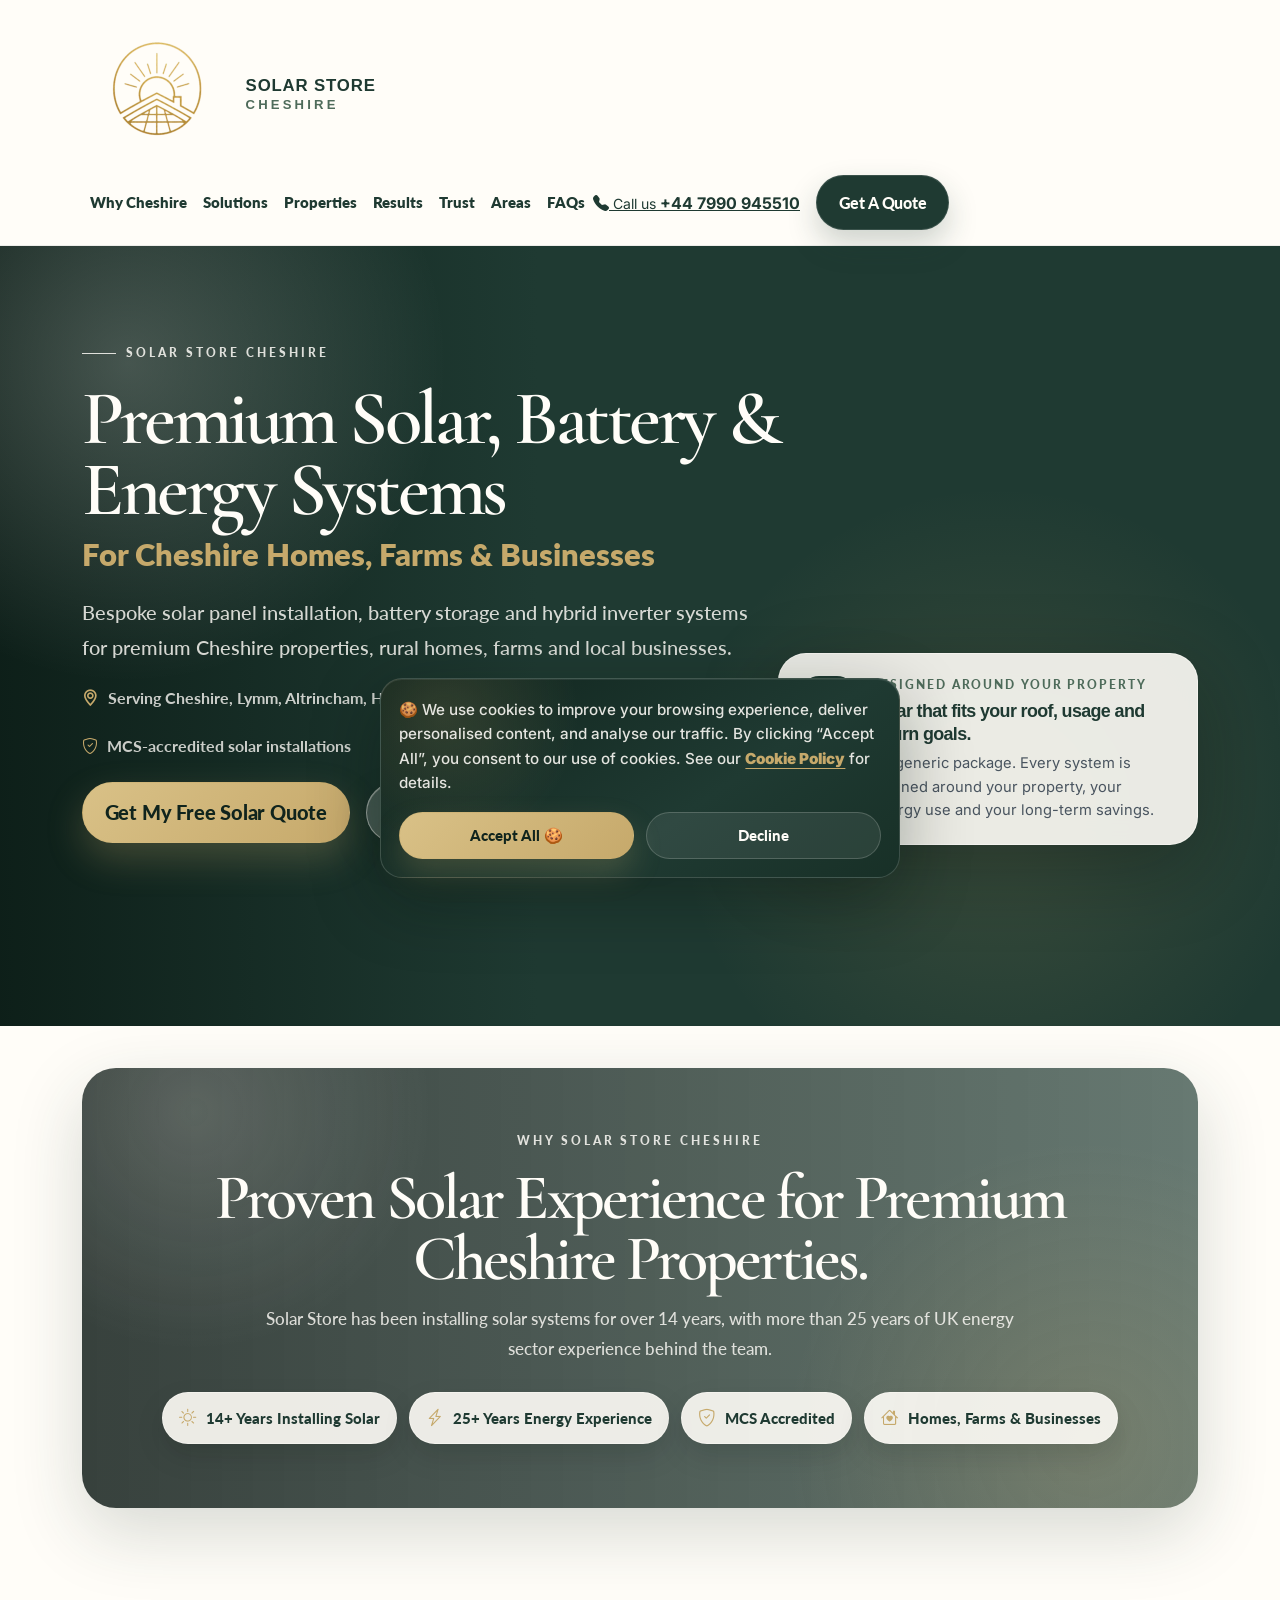
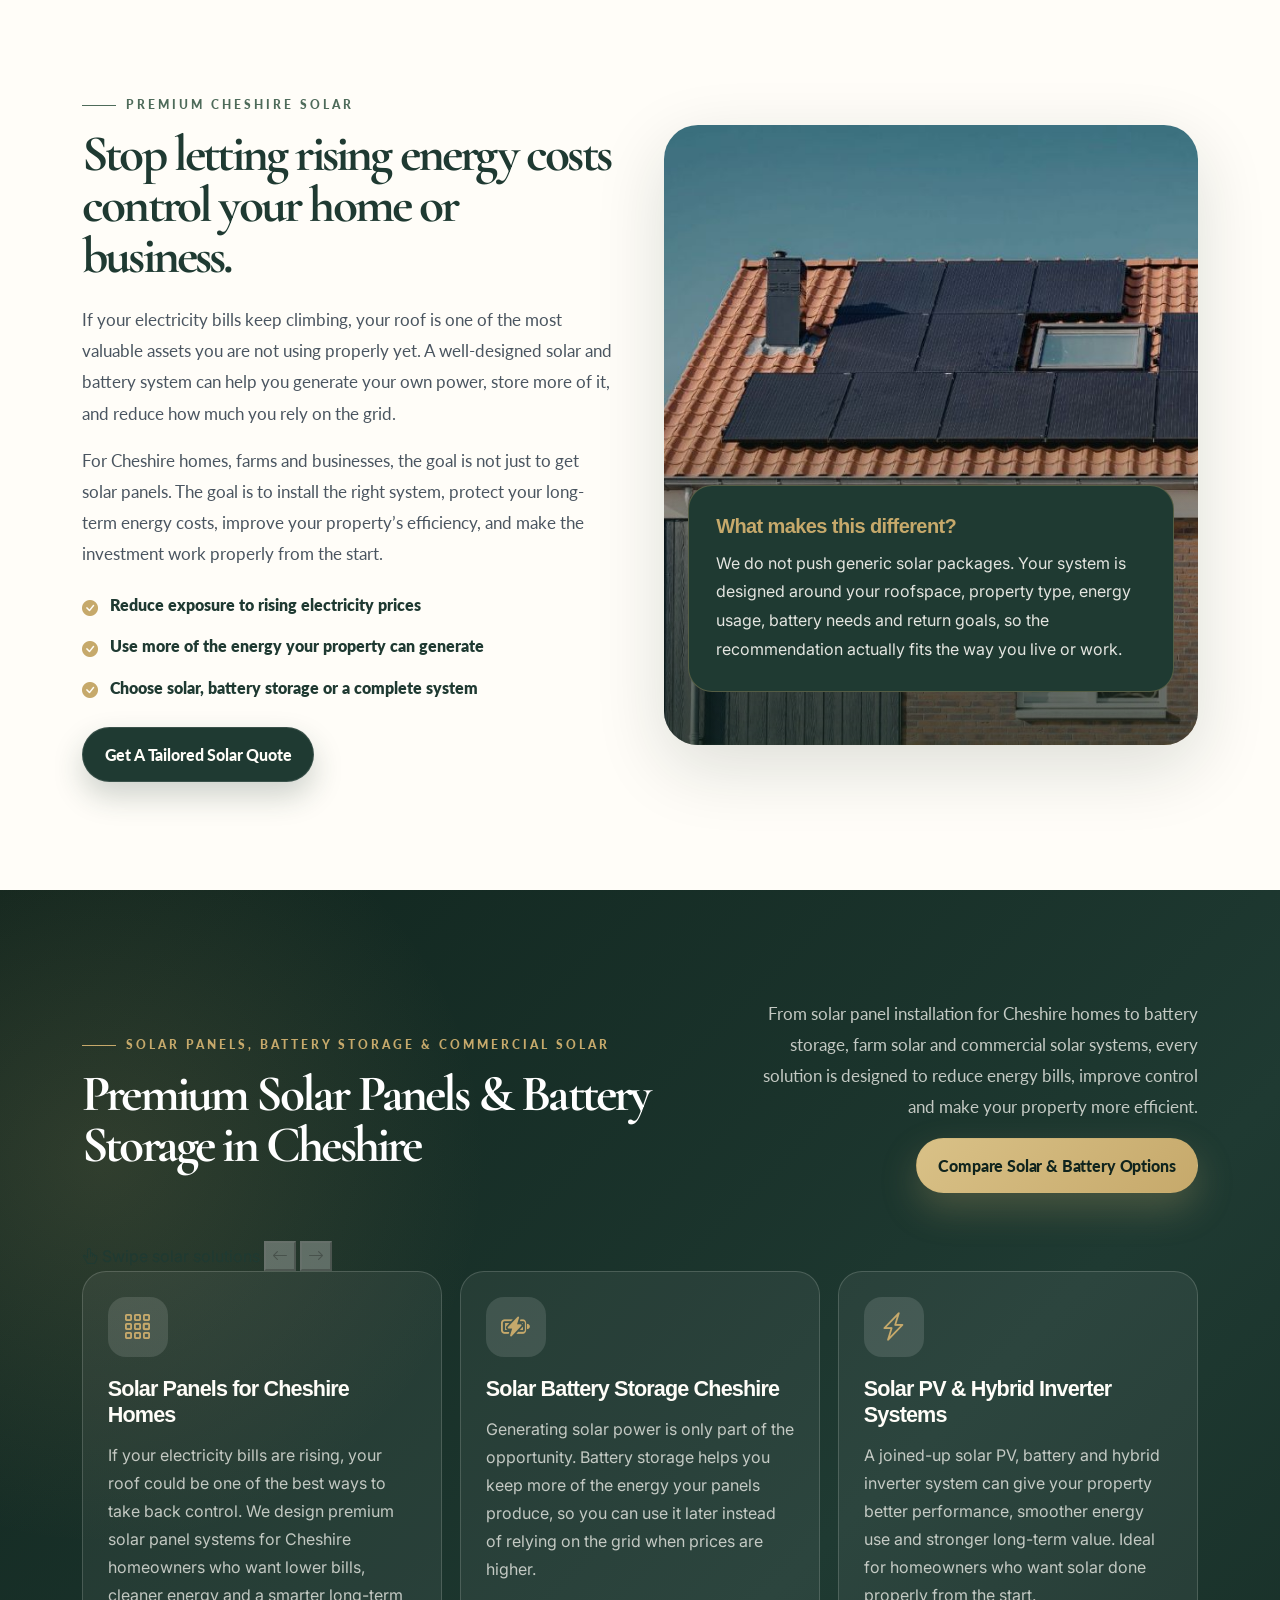
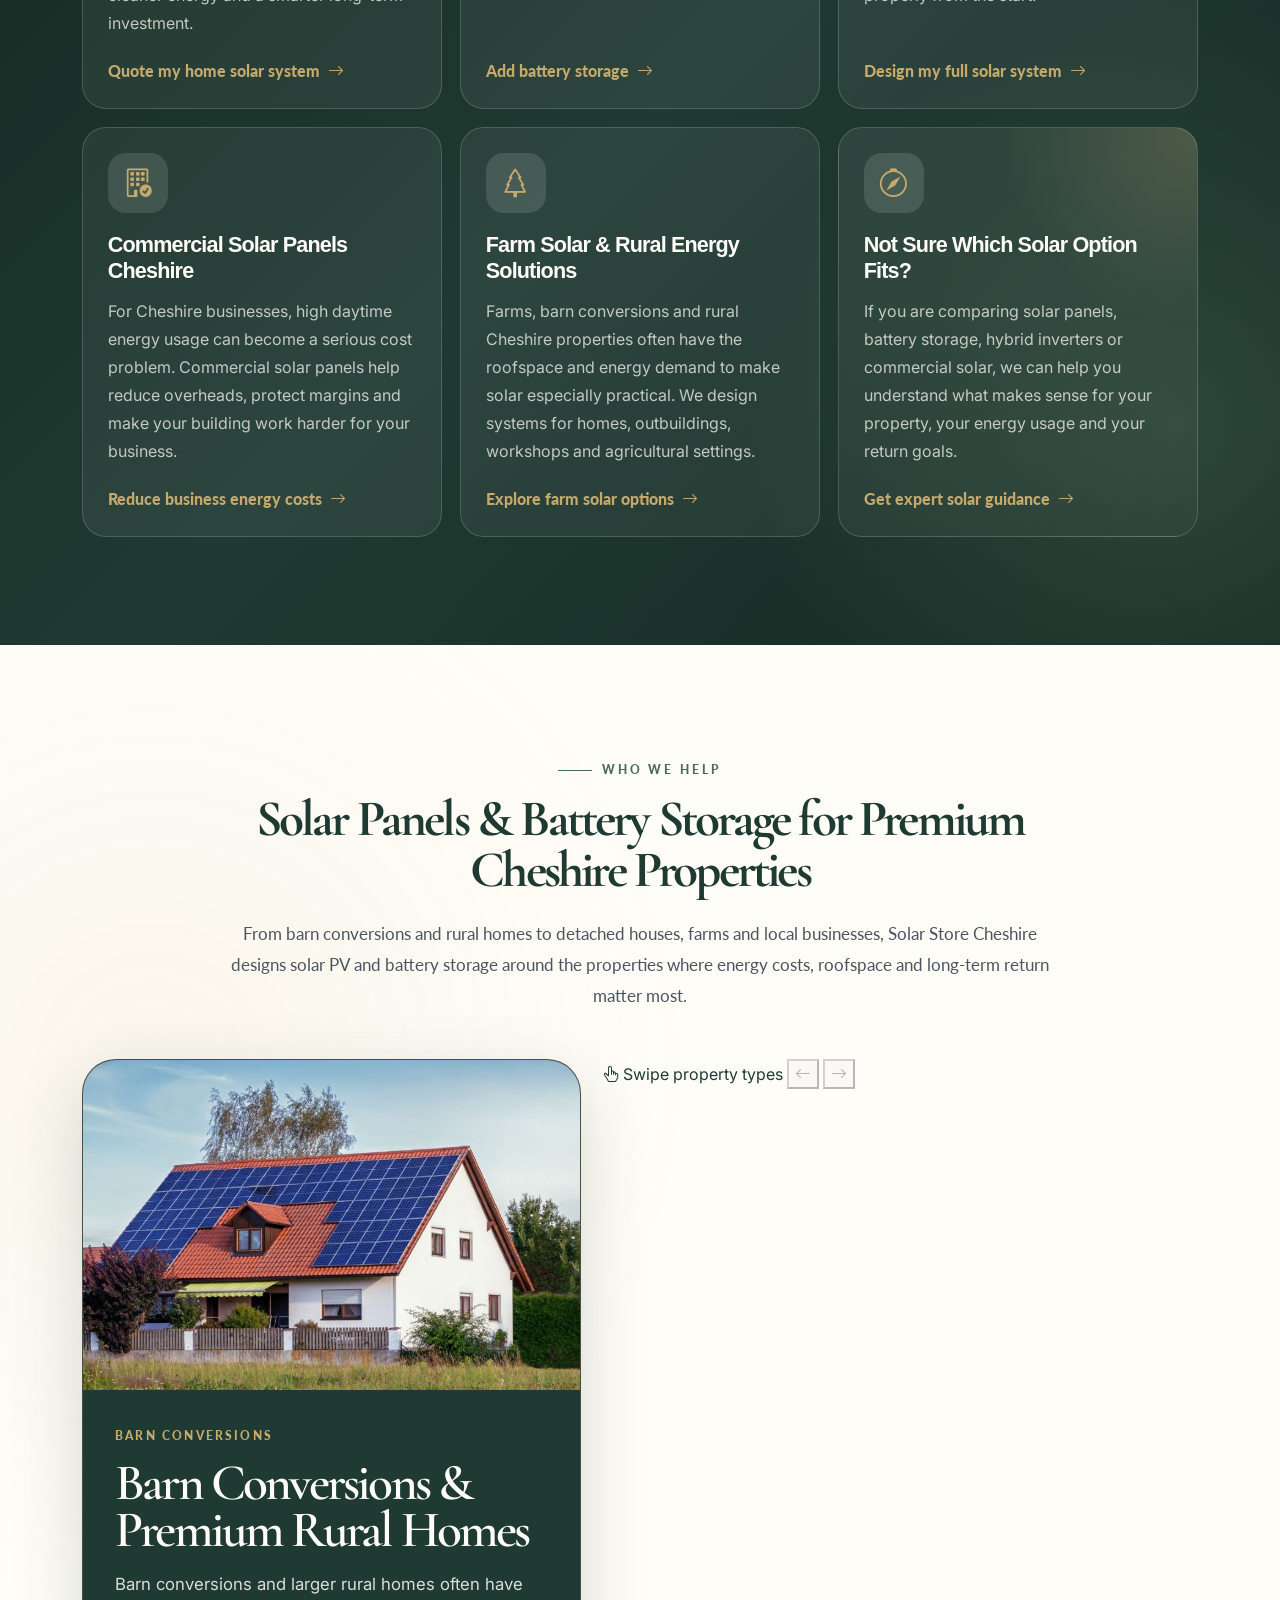
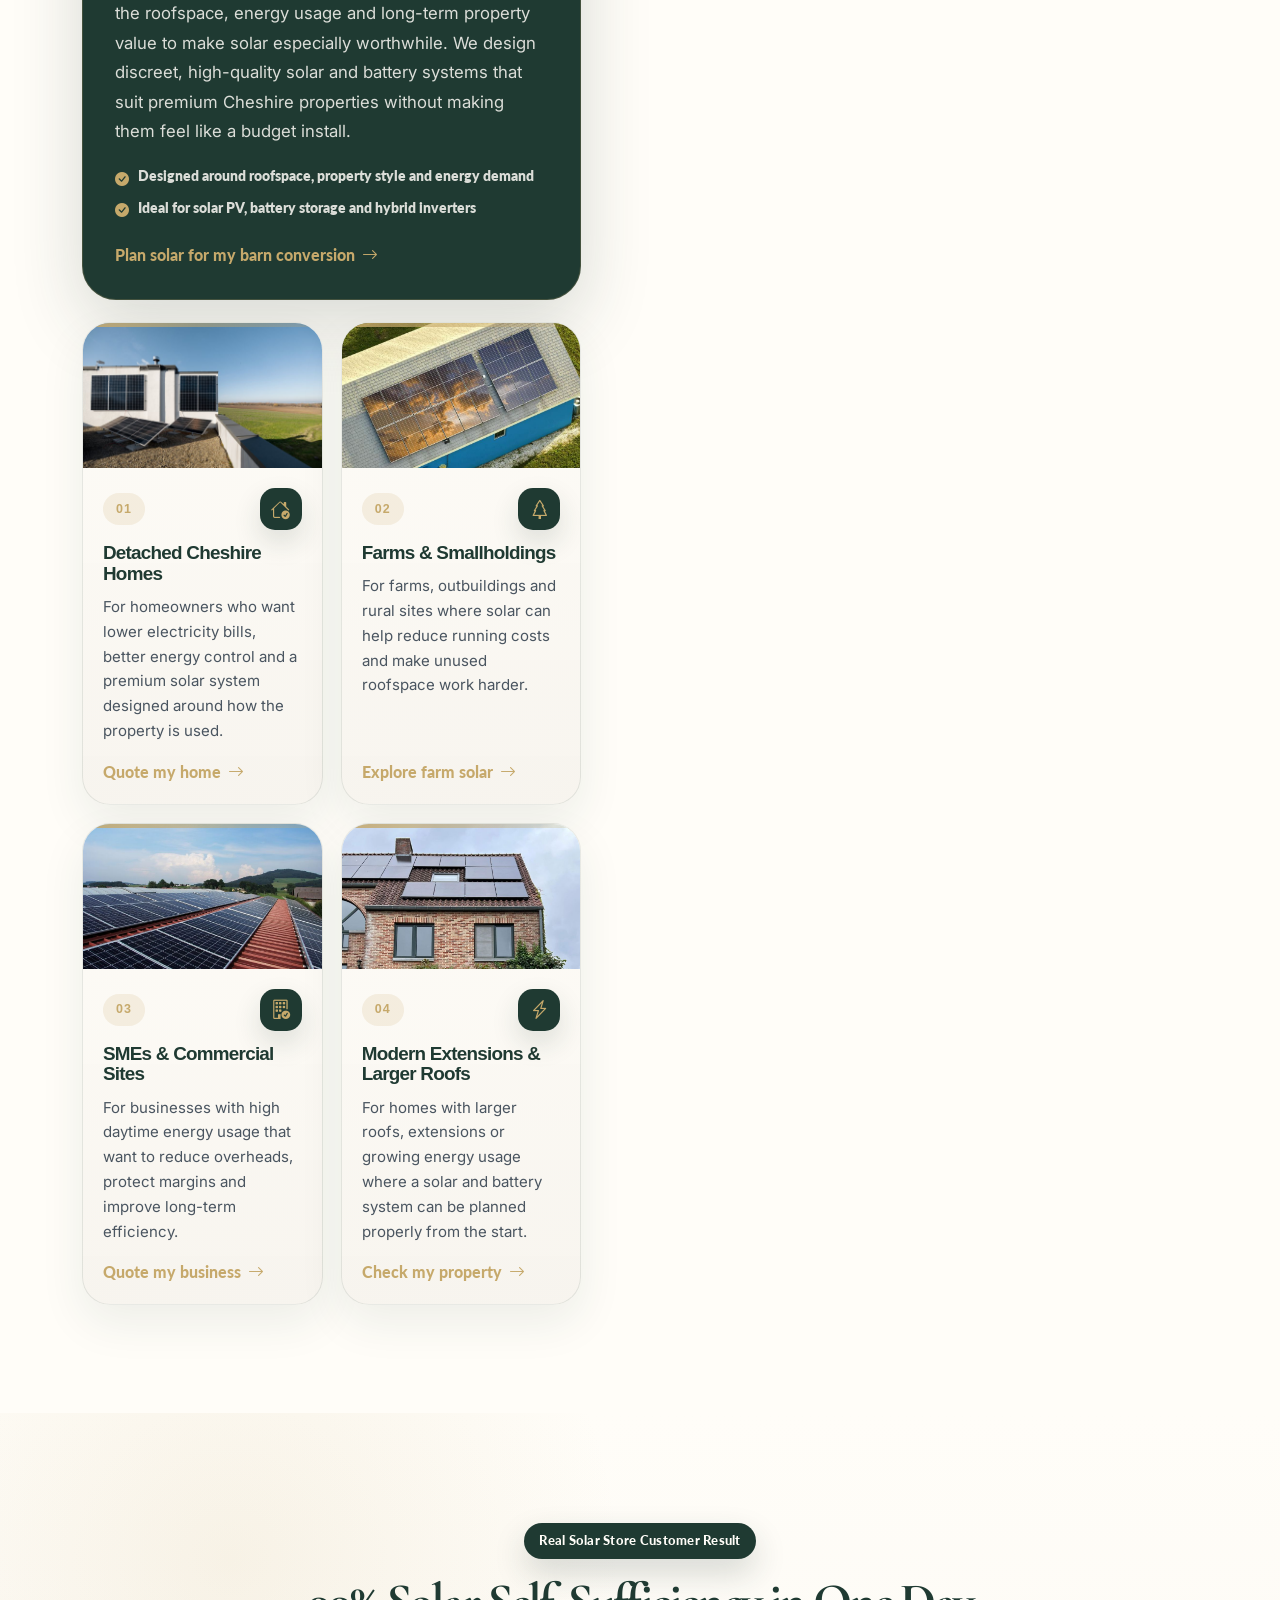
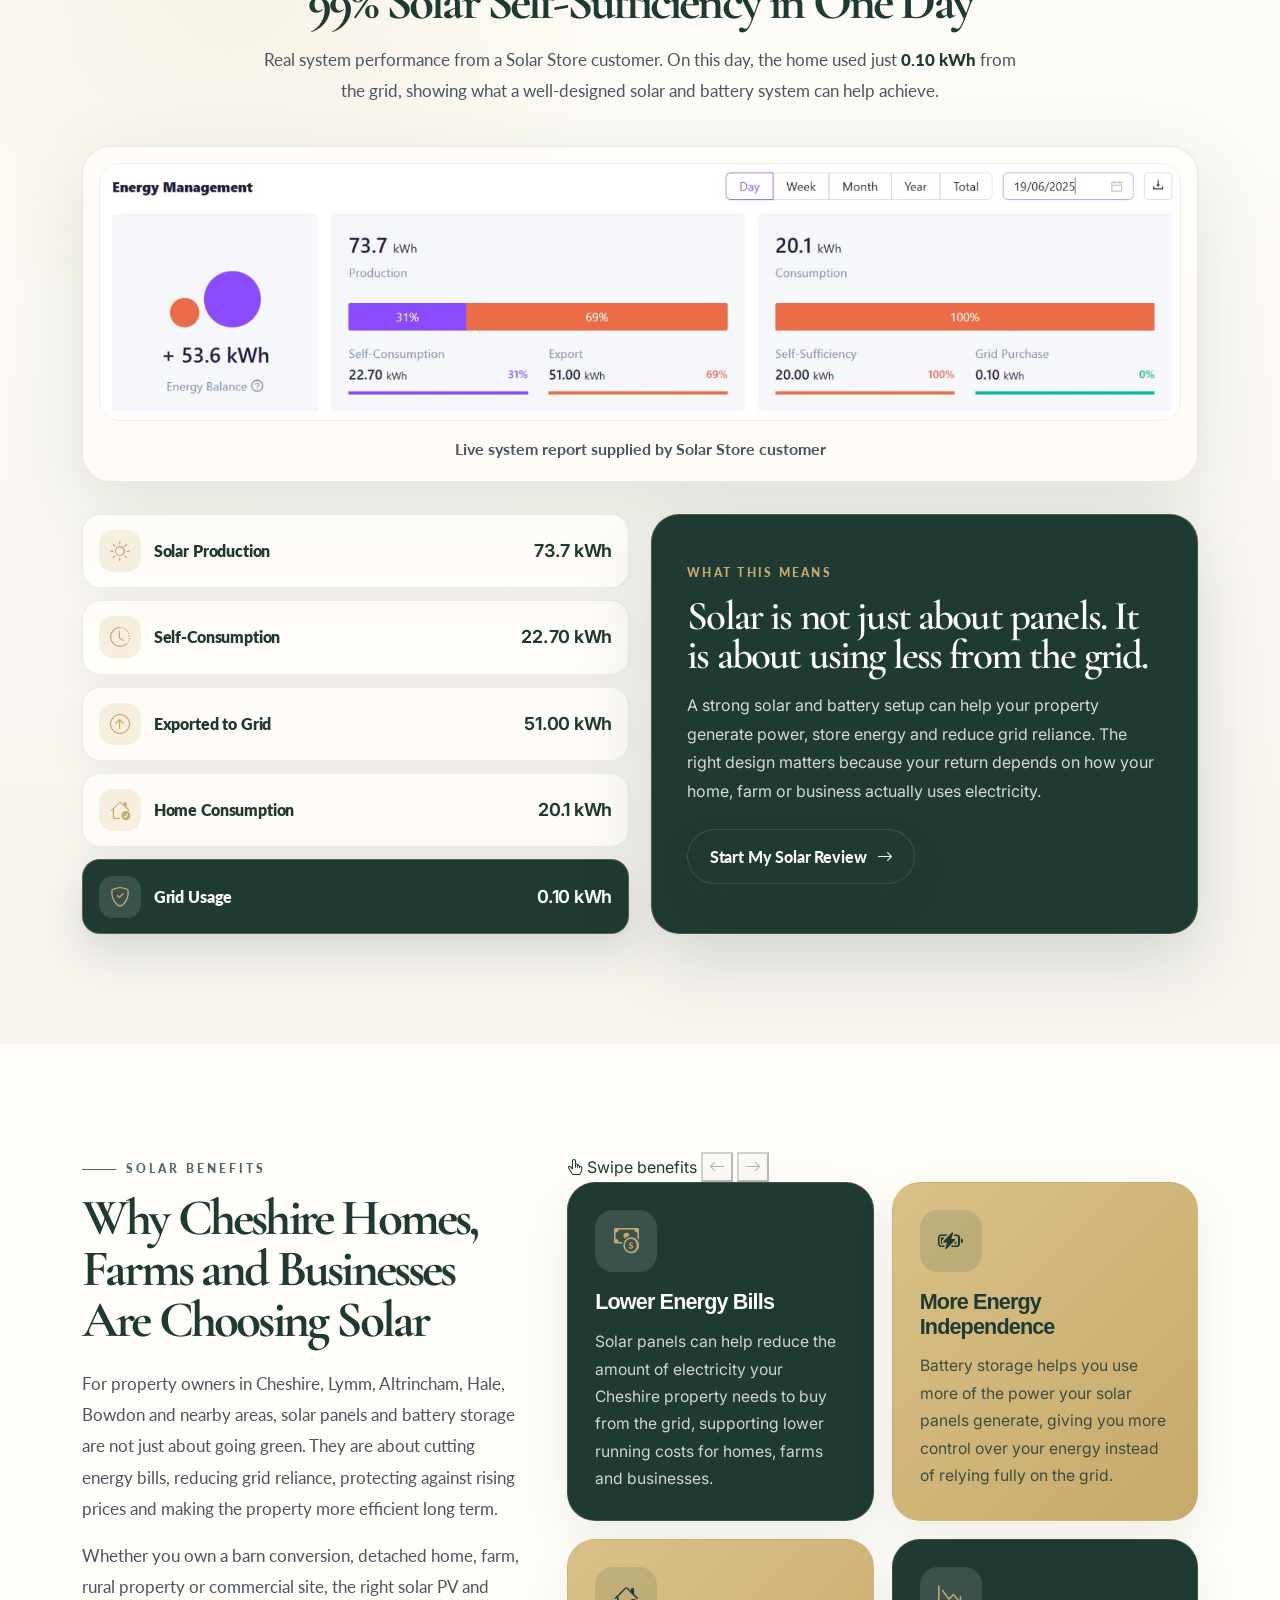
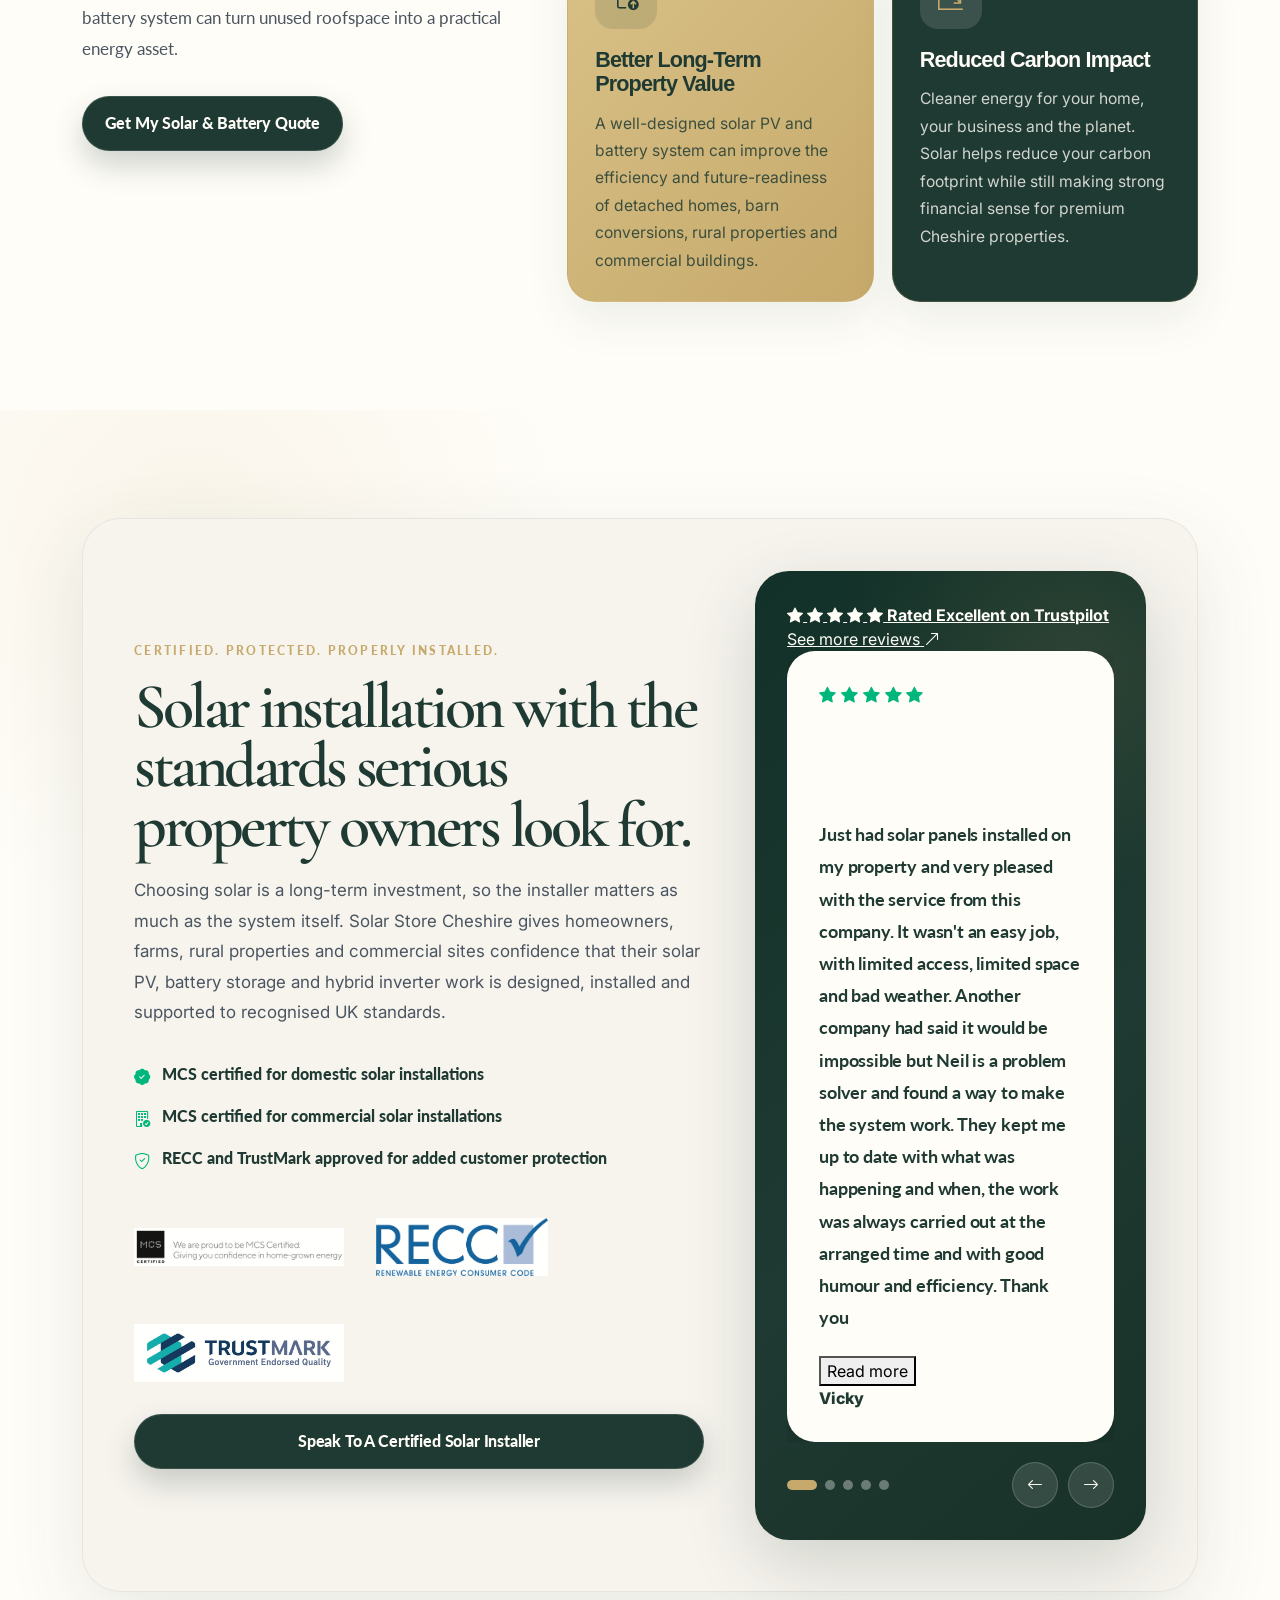
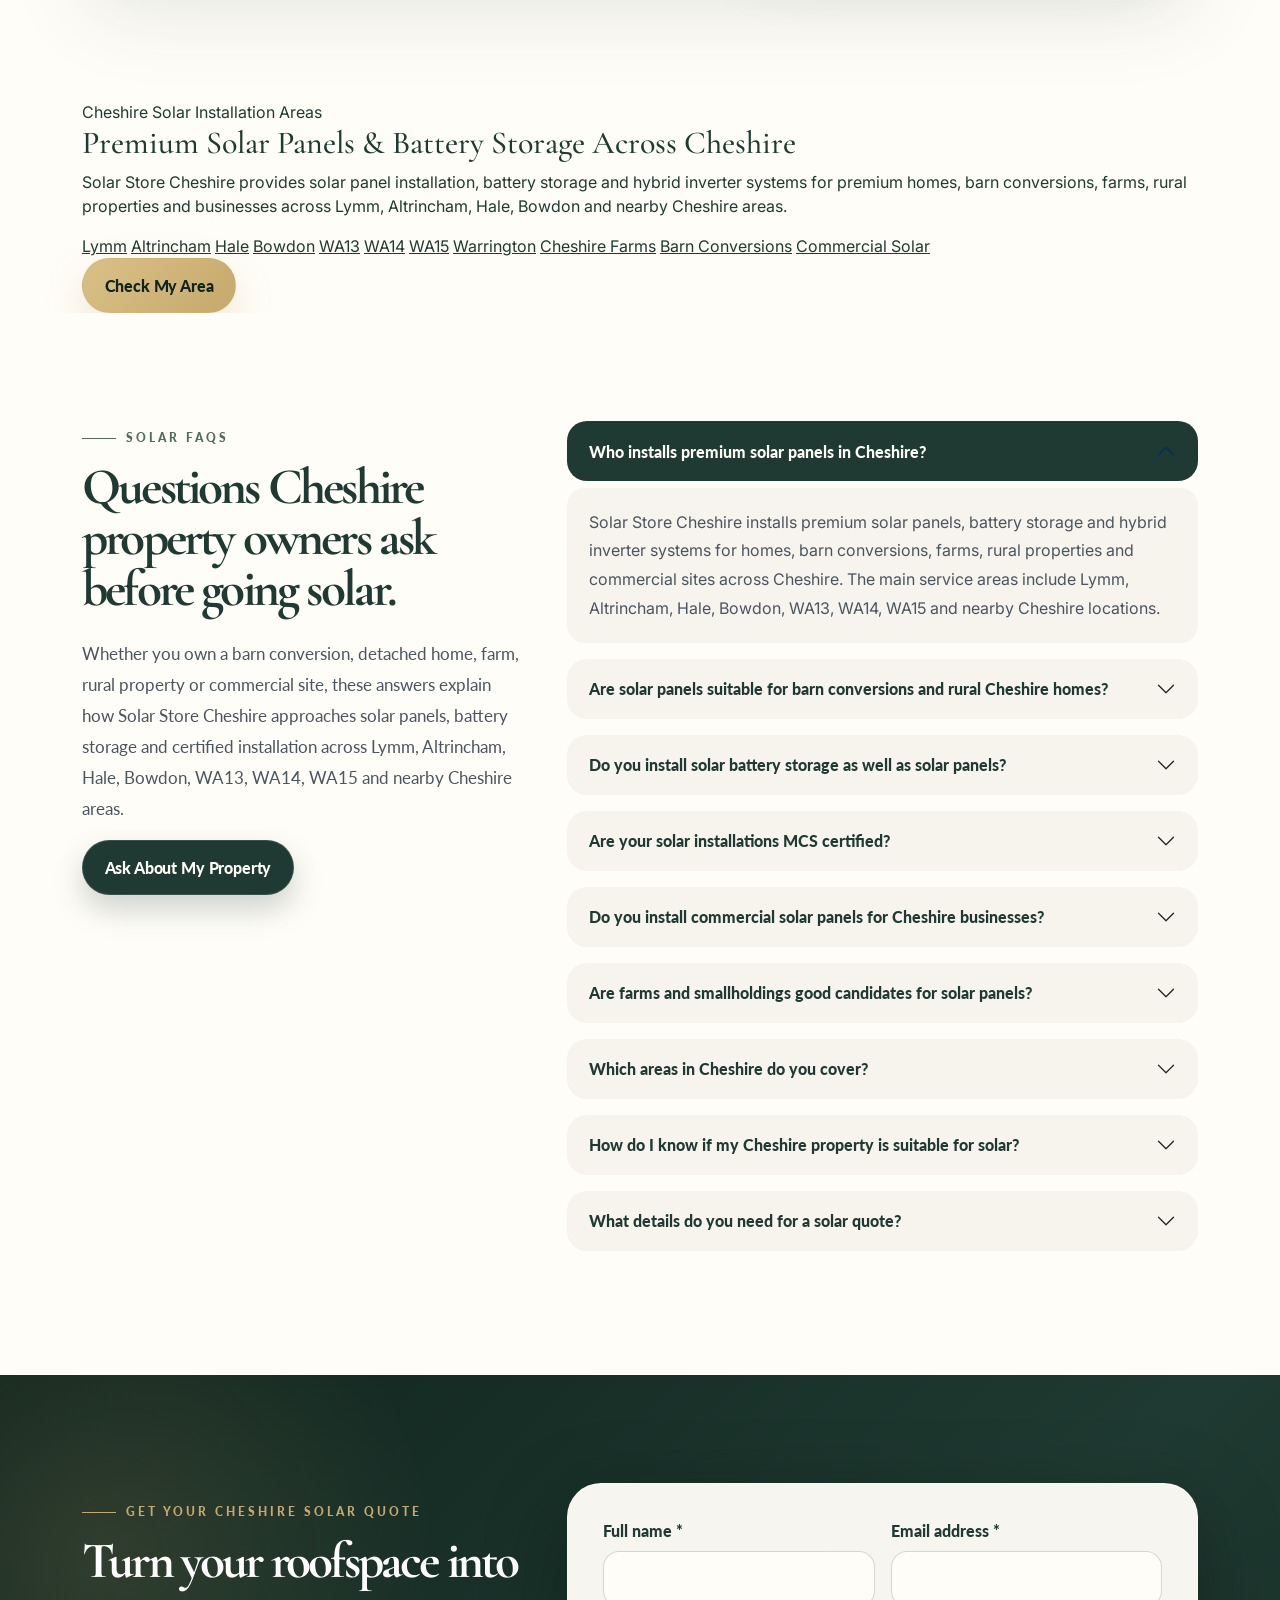
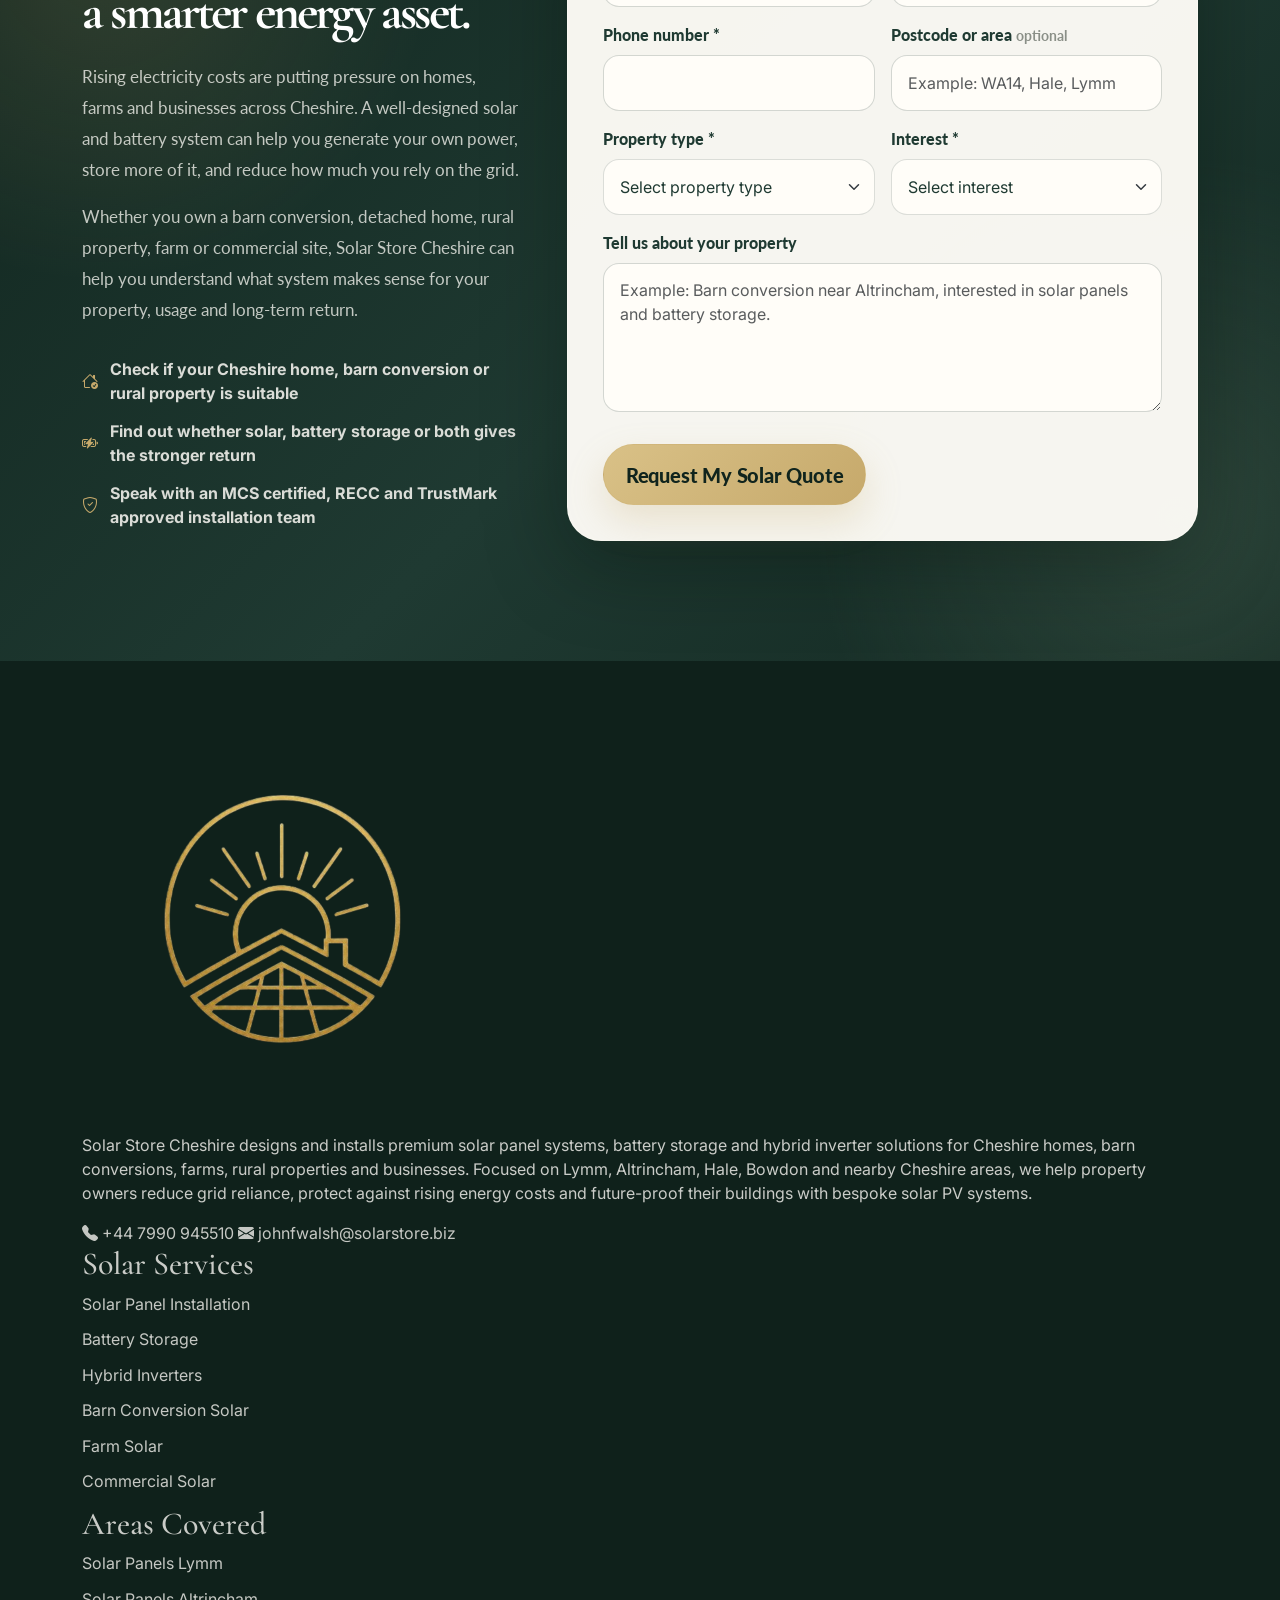
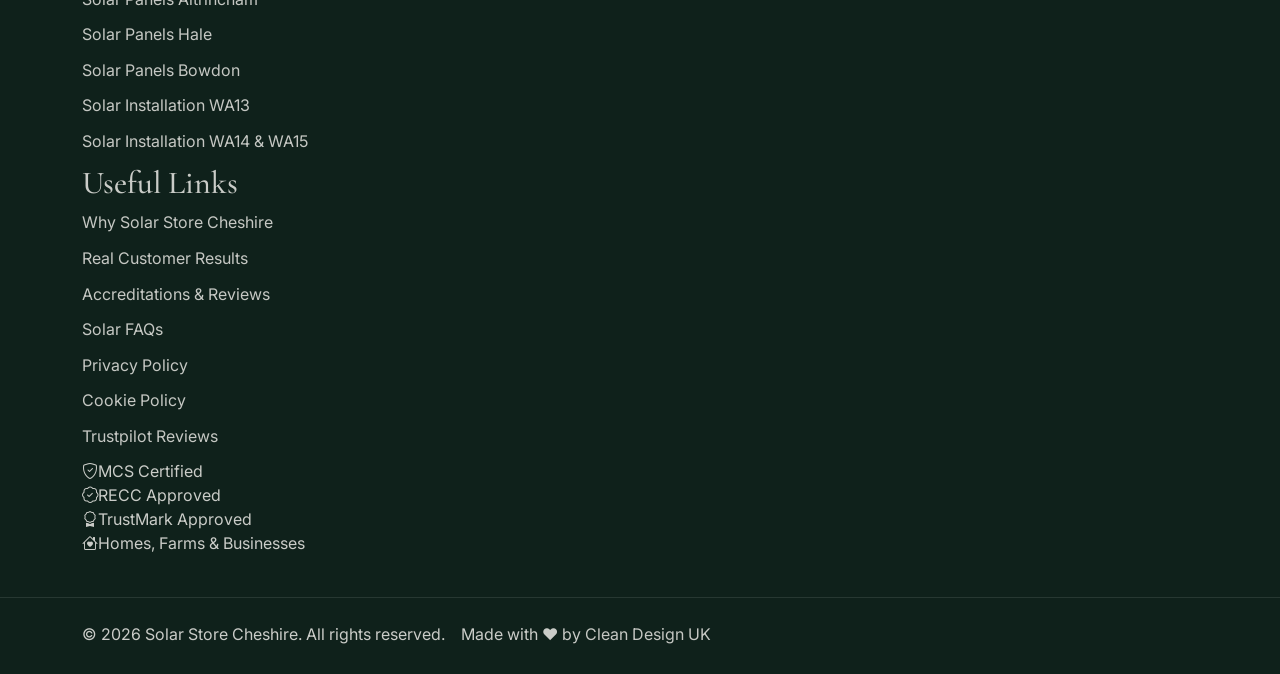
==== commit 0d7d7652: "finished" ====
--- a/index.html
+++ b/index.html
@@ -4,25 +4,53 @@
   <meta charset="UTF-8" />
   <meta name="viewport" content="width=device-width, initial-scale=1.0" />
 
-  <title>Solar Panels Cheshire | Premium Solar & Battery Storage | Solar Store Cheshire</title>
-  <meta name="description" content="Premium solar panels, battery storage, hybrid inverters and MCS-accredited solar installation for Cheshire homes, farms and businesses in Lymm, Altrincham, Hale, Bowdon, WA13, WA14 and WA15." />
-  <meta name="robots" content="index,follow,max-image-preview:large" />
-  <meta name="theme-color" content="#1f3a32" />
-  <meta name="author" content="Solar Store Cheshire" />
-  <meta name="keywords" content="solar panels Cheshire, solar panel installation Cheshire, solar battery storage Cheshire, solar installers Cheshire, solar panels Lymm, solar panels Altrincham, solar panels Hale, solar panels Bowdon, solar WA13, solar WA14, solar WA15, commercial solar Cheshire, farm solar Cheshire, hybrid inverter Cheshire, MCS solar installer Cheshire" />
-  <link rel="canonical" href="https://www.solarstorecheshire.co.uk/" />
-
-  <meta property="og:type" content="website" />
-  <meta property="og:title" content="Solar Store Cheshire | Premium Solar & Battery Storage" />
-  <meta property="og:description" content="Premium solar and battery systems for Cheshire homes, rural properties, farms and businesses." />
-  <meta property="og:url" content="https://www.solarstorecheshire.co.uk/" />
-  <meta property="og:image" content="https://images.unsplash.com/photo-1509391366360-2e959784a276?auto=format&fit=crop&w=1600&q=85" />
-  <meta property="og:site_name" content="Solar Store Cheshire" />
-
-  <meta name="twitter:card" content="summary_large_image" />
-  <meta name="twitter:title" content="Solar Store Cheshire | Premium Solar & Battery Storage" />
-  <meta name="twitter:description" content="Solar panels, battery storage and bespoke solar PV systems for Cheshire properties." />
-  <meta name="twitter:image" content="https://images.unsplash.com/photo-1509391366360-2e959784a276?auto=format&fit=crop&w=1600&q=85" />
+<title>Solar Panels Cheshire | Solar Battery Storage & MCS Installers | Solar Store Cheshire</title>
+
+<meta 
+  name="description" 
+  content="Premium solar panels, solar battery storage and hybrid inverter systems in Cheshire. MCS certified solar installers for homes, barn conversions, farms and businesses in Lymm, Altrincham, Hale, Bowdon, WA13, WA14 and WA15." 
+/>
+
+<meta name="robots" content="index,follow,max-image-preview:large,max-snippet:-1,max-video-preview:-1" />
+<meta name="theme-color" content="#1f3a32" />
+<meta name="author" content="Solar Store Cheshire" />
+
+<meta 
+  name="keywords" 
+  content="solar panels Cheshire, solar panel installation Cheshire, solar installers Cheshire, MCS solar installer Cheshire, solar battery storage Cheshire, solar panels and battery storage Cheshire, battery storage Cheshire, solar PV Cheshire, hybrid inverter Cheshire, commercial solar Cheshire, farm solar Cheshire, solar panels for businesses Cheshire, barn conversion solar Cheshire, rural property solar Cheshire, solar panels Lymm, solar panels Altrincham, solar panels Hale, solar panels Bowdon, solar WA13, solar WA14, solar WA15, solar installers near me, solar battery storage near me, solar power installers near me" 
+/>
+
+<link rel="canonical" href="https://www.solarstorecheshire.co.uk/" />
+
+<!-- Favicon -->
+<link rel="icon" type="image/png" href="images/solar-store-cheshire-logo-150.jpg" />
+<link rel="shortcut icon" href="images/solar-store-cheshire-logo-150.jpg" />
+<link rel="apple-touch-icon" href="images/solar-store-cheshire-logo-150.jpg" />
+
+<!-- Open Graph -->
+<meta property="og:type" content="website" />
+<meta property="og:locale" content="en_GB" />
+<meta property="og:site_name" content="Solar Store Cheshire" />
+<meta property="og:title" content="Solar Panels Cheshire | Premium Solar & Battery Storage" />
+<meta 
+  property="og:description" 
+  content="Solar Store Cheshire installs premium solar panels, battery storage and hybrid inverter systems for homes, barn conversions, farms and businesses across Lymm, Altrincham, Hale, Bowdon, WA13, WA14 and WA15." 
+/>
+<meta property="og:url" content="https://www.solarstorecheshire.co.uk/" />
+<meta property="og:image" content="https://www.solarstorecheshire.co.uk/images/solar-store-cheshire-logo-400.jpg" />
+<meta property="og:image:secure_url" content="https://www.solarstorecheshire.co.uk/images/solar-store-cheshire-logo-400.jpg" />
+<meta property="og:image:type" content="image/png" />
+<meta property="og:image:alt" content="Solar Store Cheshire logo" />
+
+<!-- Twitter / X -->
+<meta name="twitter:card" content="summary_large_image" />
+<meta name="twitter:title" content="Solar Panels Cheshire | Solar Store Cheshire" />
+<meta 
+  name="twitter:description" 
+  content="Premium solar panels, battery storage, hybrid inverters and MCS certified solar installation for Cheshire homes, barn conversions, farms and businesses." 
+/>
+<meta name="twitter:image" content="https://www.solarstorecheshire.co.uk/images/solar-store-cheshire-logo-400.jpg" />
+<meta name="twitter:image:alt" content="Solar Store Cheshire logo" />
 
   <link rel="preconnect" href="https://fonts.googleapis.com">
   <link rel="preconnect" href="https://fonts.gstatic.com" crossorigin>
@@ -33,114 +61,309 @@
   <link rel="stylesheet" href="https://cdn.jsdelivr.net/npm/bootstrap@5.3.3/dist/css/bootstrap.min.css" />
   <link rel="stylesheet" href="https://cdn.jsdelivr.net/npm/bootstrap-icons@1.11.3/font/bootstrap-icons.min.css" />
   <link rel="stylesheet" href="styles.css" />
-
-  <script type="application/ld+json">
-  {
-    "@context": "https://schema.org",
-    "@type": "LocalBusiness",
-    "@id": "https://www.solarstorecheshire.co.uk/#business",
-    "name": "Solar Store Cheshire",
-    "url": "https://www.solarstorecheshire.co.uk/",
-    "telephone": "+44 7990 945510",
-    "image": "https://images.unsplash.com/photo-1509391366360-2e959784a276?auto=format&fit=crop&w=1600&q=85",
-    "description": "Premium solar panels, battery storage, hybrid inverters and bespoke solar PV systems for homes, farms and businesses in Cheshire.",
-    "priceRange": "£££",
-    "address": {
-      "@type": "PostalAddress",
-      "addressRegion": "Cheshire",
-      "addressCountry": "GB"
+  <link rel="stylesheet" href="cookie.css" />
+
+ <script type="application/ld+json">
+{
+  "@context": "https://schema.org",
+  "@graph": [
+    {
+      "@type": "Organization",
+      "@id": "https://solarstore.biz/#organization",
+      "name": "Solar Store",
+      "url": "https://solarstore.biz/",
+      "logo": "https://www.solarstorecheshire.co.uk/images/solar-store-cheshire-logo.png",
+      "sameAs": [
+        "https://uk.trustpilot.com/review/solarstore.biz",
+        "https://mcscertified.com/",
+        "https://www.recc.org.uk/",
+        "https://www.trustmark.org.uk/"
+      ]
     },
-    "areaServed": [
-      "Cheshire",
-      "Lymm",
-      "Altrincham",
-      "Hale",
-      "Bowdon",
-      "WA13",
-      "WA14",
-      "WA15",
-      "Warrington",
-      "Manchester",
-      "North West England"
-    ],
-    "hasOfferCatalog": {
-      "@type": "OfferCatalog",
-      "name": "Solar Store Cheshire Services",
-      "itemListElement": [
+    {
+      "@type": [
+        "LocalBusiness",
+        "HomeAndConstructionBusiness",
+        "ProfessionalService"
+      ],
+      "@id": "https://www.solarstorecheshire.co.uk/#localbusiness",
+      "name": "Solar Store Cheshire",
+      "alternateName": [
+        "Solar Store Cheshire Solar Installers",
+        "Solar Store Cheshire Solar Panels",
+        "Solar Store Cheshire Battery Storage"
+      ],
+      "url": "https://www.solarstorecheshire.co.uk/",
+      "logo": "https://www.solarstorecheshire.co.uk/images/solar-store-cheshire-logo.png",
+      "image": [
+        "https://www.solarstorecheshire.co.uk/images/solar-store-cheshire-logo.png"
+      ],
+      "description": "Solar Store Cheshire provides premium solar panel installation, solar battery storage, hybrid inverter systems and bespoke solar PV solutions for Cheshire homes, barn conversions, rural properties, farms, small businesses and commercial sites.",
+      "telephone": "+447990945510",
+      "email": "johnfwalsh@solarstore.biz",
+      "priceRange": "£££",
+      "slogan": "Premium Solar & Battery Systems for Cheshire Properties",
+      "parentOrganization": {
+        "@id": "https://solarstore.biz/#organization"
+      },
+      "brand": {
+        "@id": "https://solarstore.biz/#organization"
+      },
+      "areaServed": [
+        {
+          "@type": "AdministrativeArea",
+          "name": "Cheshire"
+        },
+        {
+          "@type": "Place",
+          "name": "Lymm"
+        },
+        {
+          "@type": "Place",
+          "name": "Altrincham"
+        },
+        {
+          "@type": "Place",
+          "name": "Hale"
+        },
+        {
+          "@type": "Place",
+          "name": "Bowdon"
+        },
+        {
+          "@type": "Place",
+          "name": "Warrington"
+        },
+        {
+          "@type": "Place",
+          "name": "Manchester"
+        },
+        {
+          "@type": "AdministrativeArea",
+          "name": "North West England"
+        },
+        {
+          "@type": "PostalCodeRangeSpecification",
+          "postalCodeBegin": "WA13",
+          "postalCodeEnd": "WA15"
+        }
+      ],
+      "address": {
+        "@type": "PostalAddress",
+        "addressRegion": "Cheshire",
+        "addressCountry": "GB"
+      },
+      "contactPoint": [
+        {
+          "@type": "ContactPoint",
+          "telephone": "+447990945510",
+          "email": "johnfwalsh@solarstore.biz",
+          "contactType": "sales",
+          "areaServed": [
+            "Cheshire",
+            "Lymm",
+            "Altrincham",
+            "Hale",
+            "Bowdon",
+            "WA13",
+            "WA14",
+            "WA15",
+            "North West England"
+          ],
+          "availableLanguage": ["English"]
+        }
+      ],
+      "knowsAbout": [
+        "Solar panels Cheshire",
+        "Solar panel installation Cheshire",
+        "Solar battery storage Cheshire",
+        "Solar PV systems",
+        "Hybrid inverters",
+        "MCS certified solar installation",
+        "Commercial solar panels",
+        "Farm solar systems",
+        "Barn conversion solar panels",
+        "Battery storage for homes",
+        "Solar panels and battery storage",
+        "Solar installers near me",
+        "Solar panels Lymm",
+        "Solar panels Altrincham",
+        "Solar panels Hale",
+        "Solar panels Bowdon",
+        "Solar WA13",
+        "Solar WA14",
+        "Solar WA15"
+      ],
+      "makesOffer": [
         {
           "@type": "Offer",
+          "name": "Solar panel installation in Cheshire",
           "itemOffered": {
             "@type": "Service",
-            "name": "Solar panel installation Cheshire"
+            "name": "Solar panel installation Cheshire",
+            "serviceType": "Solar PV installation",
+            "description": "Premium solar panel installation for Cheshire homes, barn conversions, rural properties, farms and businesses.",
+            "provider": {
+              "@id": "https://www.solarstorecheshire.co.uk/#localbusiness"
+            },
+            "areaServed": [
+              "Cheshire",
+              "Lymm",
+              "Altrincham",
+              "Hale",
+              "Bowdon",
+              "WA13",
+              "WA14",
+              "WA15"
+            ]
           }
         },
         {
           "@type": "Offer",
+          "name": "Solar battery storage in Cheshire",
           "itemOffered": {
             "@type": "Service",
-            "name": "Solar battery storage Cheshire"
+            "name": "Solar battery storage Cheshire",
+            "serviceType": "Solar battery storage installation",
+            "description": "Battery storage systems designed to help Cheshire properties store more solar energy and reduce grid reliance.",
+            "provider": {
+              "@id": "https://www.solarstorecheshire.co.uk/#localbusiness"
+            },
+            "areaServed": [
+              "Cheshire",
+              "Lymm",
+              "Altrincham",
+              "Hale",
+              "Bowdon",
+              "WA13",
+              "WA14",
+              "WA15"
+            ]
           }
         },
         {
           "@type": "Offer",
+          "name": "Hybrid inverter systems in Cheshire",
           "itemOffered": {
             "@type": "Service",
-            "name": "Commercial and farm solar Cheshire"
+            "name": "Hybrid inverter installation Cheshire",
+            "serviceType": "Hybrid inverter and solar PV system design",
+            "description": "Hybrid inverter systems for properties wanting a joined-up solar panel and battery storage setup.",
+            "provider": {
+              "@id": "https://www.solarstorecheshire.co.uk/#localbusiness"
+            },
+            "areaServed": [
+              "Cheshire",
+              "Lymm",
+              "Altrincham",
+              "Hale",
+              "Bowdon",
+              "WA13",
+              "WA14",
+              "WA15"
+            ]
+          }
+        },
+        {
+          "@type": "Offer",
+          "name": "Commercial and farm solar Cheshire",
+          "itemOffered": {
+            "@type": "Service",
+            "name": "Commercial solar panels and farm solar Cheshire",
+            "serviceType": "Commercial solar PV installation",
+            "description": "Commercial solar and farm solar systems for SMEs, farms, outbuildings, rural businesses and high daytime electricity users in Cheshire.",
+            "provider": {
+              "@id": "https://www.solarstorecheshire.co.uk/#localbusiness"
+            },
+            "areaServed": [
+              "Cheshire",
+              "Lymm",
+              "Altrincham",
+              "Hale",
+              "Bowdon",
+              "Warrington",
+              "North West England"
+            ]
+          }
+        },
+        {
+          "@type": "Offer",
+          "name": "Barn conversion solar Cheshire",
+          "itemOffered": {
+            "@type": "Service",
+            "name": "Solar panels for barn conversions in Cheshire",
+            "serviceType": "Barn conversion solar PV and battery storage",
+            "description": "Premium solar panel and battery storage systems designed for barn conversions, rural homes and larger Cheshire properties.",
+            "provider": {
+              "@id": "https://www.solarstorecheshire.co.uk/#localbusiness"
+            },
+            "areaServed": [
+              "Cheshire",
+              "Lymm",
+              "Altrincham",
+              "Hale",
+              "Bowdon",
+              "WA13",
+              "WA14",
+              "WA15"
+            ]
           }
         }
+      ],
+      "hasCredential": [
+        {
+          "@type": "EducationalOccupationalCredential",
+          "name": "MCS Certified Solar Installer"
+        },
+        {
+          "@type": "EducationalOccupationalCredential",
+          "name": "RECC Approved"
+        },
+        {
+          "@type": "EducationalOccupationalCredential",
+          "name": "TrustMark Approved"
+        }
+      ],
+      "sameAs": [
+        "https://solarstore.biz/",
+        "https://uk.trustpilot.com/review/solarstore.biz",
+        "https://mcscertified.com/",
+        "https://www.recc.org.uk/",
+        "https://www.trustmark.org.uk/"
       ]
+    },
+    {
+      "@type": "WebSite",
+      "@id": "https://www.solarstorecheshire.co.uk/#website",
+      "url": "https://www.solarstorecheshire.co.uk/",
+      "name": "Solar Store Cheshire",
+      "publisher": {
+        "@id": "https://www.solarstorecheshire.co.uk/#localbusiness"
+      },
+      "inLanguage": "en-GB"
+    },
+    {
+      "@type": "WebPage",
+      "@id": "https://www.solarstorecheshire.co.uk/#webpage",
+      "url": "https://www.solarstorecheshire.co.uk/",
+      "name": "Solar Panels Cheshire | Solar Battery Storage & MCS Installers",
+      "description": "Premium solar panels, solar battery storage and hybrid inverter systems for Cheshire homes, barn conversions, farms and businesses in Lymm, Altrincham, Hale, Bowdon, WA13, WA14 and WA15.",
+      "isPartOf": {
+        "@id": "https://www.solarstorecheshire.co.uk/#website"
+      },
+      "about": {
+        "@id": "https://www.solarstorecheshire.co.uk/#localbusiness"
+      },
+      "primaryImageOfPage": {
+        "@type": "ImageObject",
+        "url": "https://www.solarstorecheshire.co.uk/images/solar-store-cheshire-logo.png"
+      },
+      "inLanguage": "en-GB"
     }
-  }
-  </script>
-
-  <script type="application/ld+json">
-  {
-    "@context": "https://schema.org",
-    "@type": "FAQPage",
-    "mainEntity": [
-      {
-        "@type": "Question",
-        "name": "Who installs premium solar panels in Cheshire?",
-        "acceptedAnswer": {
-          "@type": "Answer",
-          "text": "Solar Store Cheshire designs and installs premium solar panel and battery storage systems for homes, rural properties, farms and businesses across Cheshire, including Lymm, Altrincham, Hale, Bowdon, WA13, WA14 and WA15."
-        }
-      },
-      {
-        "@type": "Question",
-        "name": "Do you install solar battery storage as well as solar panels?",
-        "acceptedAnswer": {
-          "@type": "Answer",
-          "text": "Yes. Solar Store Cheshire installs solar panels, battery storage and hybrid inverter systems so properties can generate, store and use more of their own energy."
-        }
-      },
-      {
-        "@type": "Question",
-        "name": "Are your systems suitable for farms and rural properties?",
-        "acceptedAnswer": {
-          "@type": "Answer",
-          "text": "Yes. The service is tailored for Cheshire homes, farms, barn conversions, rural properties, SMEs and buildings with high daytime energy usage."
-        }
-      },
-      {
-        "@type": "Question",
-        "name": "Are your solar installations MCS accredited?",
-        "acceptedAnswer": {
-          "@type": "Answer",
-          "text": "Solar Store Cheshire provides MCS-accredited solar installation with bespoke system design, local service and premium project delivery."
-        }
-      },
-      {
-        "@type": "Question",
-        "name": "How do I get a solar quote in Cheshire?",
-        "acceptedAnswer": {
-          "@type": "Answer",
-          "text": "Complete the enquiry form with your name, email, phone, postcode or area, property type and whether you are interested in solar, battery storage or both."
-        }
-      }
-    ]
-  }
-  </script>
+  ]
+}
+</script>
+
 </head>
 
 <body>
@@ -177,7 +400,7 @@
 
         <div class="hero-actions">
           <a href="#contact-form" class="btn btn-gold btn-lg">Get My Free Solar Quote</a>
-          <a href="#why-cheshire" class="btn btn-glass btn-lg">Check My Property Suitability</a>
+          <a href="#solutions" class="btn btn-glass btn-lg">Check My Property Suitability</a>
         </div>
       </div>
 
@@ -274,7 +497,7 @@
 
       <div class="col-lg-6">
         <div class="image-feature image-feature-with-card">
-          <img src="https://images.unsplash.com/photo-1497440001374-f26997328c1b?auto=format&fit=crop&w=1400&q=85" alt="Premium home solar panels for a Cheshire property" />
+          <img src="images/commercial-domestic-solar-panel-installation-cheshire.jpg" alt="Premium home solar panels for a Cheshire property" />
 
           <div class="answer-box image-answer-box">
             <h3>What makes this different?</h3>
@@ -304,7 +527,7 @@
           From solar panel installation for Cheshire homes to battery storage, farm solar and commercial solar systems, every solution is designed to reduce energy bills, improve control and make your property more efficient.
         </p>
 
-        <a href="#contact-form" class="btn btn-gold">Get A Tailored Solar Quote</a>
+        <a href="#contact-form" class="btn btn-gold">Compare Solar & Battery Options</a>
       </div>
     </div>
 
@@ -437,11 +660,11 @@
     <div class="property-layout mt-5">
       <a href="#contact-form" class="property-feature-card">
         <div class="property-feature-image">
-          <img src="https://images.unsplash.com/photo-1600607687939-ce8a6c25118c?auto=format&fit=crop&w=1400&q=85" alt="Premium barn conversion style Cheshire property suitable for solar panels and battery storage" />
+          <img src="images/barn-conversion-solar-panel-cheshire.jpg" alt="Premium barn conversion style Cheshire property suitable for solar panels and battery storage" />
         </div>
 
         <div class="property-feature-content">
-          <span class="property-label">Priority Property Type</span>
+          <span class="property-label">Barn Conversions</span>
 
           <h3>Barn Conversions & Premium Rural Homes</h3>
 
@@ -463,7 +686,7 @@
       <div class="property-mini-grid">
         <a href="#contact-form" class="property-mini-card">
           <div class="property-mini-image">
-            <img src="https://images.unsplash.com/photo-1564013799919-ab600027ffc6?auto=format&fit=crop&w=900&q=85" alt="Detached Cheshire home suitable for solar panels and battery storage" />
+            <img src="images/detached-home-solar-panels-installation-cheshire-2.jpg" alt="Detached Cheshire home suitable for solar panels and battery storage" />
           </div>
 
           <div class="property-mini-content">
@@ -486,7 +709,7 @@
 
         <a href="#contact-form" class="property-mini-card">
           <div class="property-mini-image">
-            <img src="https://images.unsplash.com/photo-1500382017468-9049fed747ef?auto=format&fit=crop&w=900&q=85" alt="Farm and rural Cheshire property suitable for solar panel installation" />
+            <img src="images/farm-solar-panel-installation-cheshire.jpg" alt="Farm and rural Cheshire property suitable for solar panel installation" />
           </div>
 
           <div class="property-mini-content">
@@ -509,7 +732,7 @@
 
         <a href="#contact-form" class="property-mini-card">
           <div class="property-mini-image">
-            <img src="https://images.unsplash.com/photo-1486406146926-c627a92ad1ab?auto=format&fit=crop&w=900&q=85" alt="Commercial building suitable for solar panels in Cheshire" />
+            <img src="images/commercial-solar-panel-installation-cheshire.jpg" alt="Commercial building suitable for solar panels in Cheshire" />
           </div>
 
           <div class="property-mini-content">
@@ -532,7 +755,7 @@
 
         <a href="#contact-form" class="property-mini-card">
           <div class="property-mini-image">
-            <img src="https://images.unsplash.com/photo-1600607687920-4e2a09cf159d?auto=format&fit=crop&w=900&q=85" alt="Modern Cheshire home extension suitable for solar and battery storage" />
+            <img src="images/house-roof-solar-panel-installation-cheshire-5.jpg" alt="Modern Cheshire home extension suitable for solar and battery storage" />
           </div>
 
           <div class="property-mini-content">
@@ -707,129 +930,6 @@
     </div>
   </div>
 </section>
- 
-    <section class="section dark-image-section" id="savings">
-      <div class="container">
-        <div class="row align-items-center g-5">
-          <div class="col-lg-6">
-            <div class="monitor-card">
-              <img src="https://images.unsplash.com/photo-1559302504-64aae6ca6b6d?auto=format&fit=crop&w=1200&q=85" alt="Solar monitoring and energy storage display" />
-              <div class="stat-float top">
-                <span>Energy Strategy</span>
-                <strong>Designed Around Usage</strong>
-              </div>
-              <div class="stat-float bottom">
-                <span>Solar + Battery</span>
-                <strong>More Control, Less Waste</strong>
-              </div>
-            </div>
-          </div>
-
-          <div class="col-lg-6">
-            <span class="eyebrow eyebrow-gold">Savings Logic</span>
-            <h2 class="section-title text-white">A stronger return starts with better system design.</h2>
-            <p class="section-copy text-soft">
-              Your savings depend on your roof, system size, battery choice, electricity usage and when you use power. That is why we do not push generic packages. We design around the property first.
-            </p>
-
-            <div class="steps-list">
-              <div>
-                <span>01</span>
-                <h3>Understand usage</h3>
-                <p>We look at your property type, usage pattern and what you want solar to achieve.</p>
-              </div>
-              <div>
-                <span>02</span>
-                <h3>Match solar output</h3>
-                <p>We shape the system around available roofspace, sunlight exposure and practical performance.</p>
-              </div>
-              <div>
-                <span>03</span>
-                <h3>Use storage intelligently</h3>
-                <p>Battery storage can help shift solar power into the times you actually need it.</p>
-              </div>
-            </div>
-
-            <a href="#contact-form" class="btn btn-gold mt-4">Request A Tailored Savings Review</a>
-          </div>
-        </div>
-      </div>
-    </section>
-
-    <section class="section section-ivory" id="process">
-      <div class="container">
-        <div class="text-center section-heading">
-          <span class="eyebrow">Our Process</span>
-          <h2 class="section-title">A clean, guided process from enquiry to installation.</h2>
-          <p class="section-copy">
-            Simple enough for homeowners, detailed enough for businesses, farms and larger rural properties.
-          </p>
-        </div>
-
-        <div class="process-grid mt-5">
-          <div class="process-card">
-            <span>01</span>
-            <i class="bi bi-chat-square-text"></i>
-            <h3>Enquiry</h3>
-            <p>Tell us about your property, postcode or area, and whether you want solar, battery storage or both.</p>
-          </div>
-          <div class="process-card">
-            <span>02</span>
-            <i class="bi bi-rulers"></i>
-            <h3>Design</h3>
-            <p>We plan the system around your roofspace, property type, usage and long-term objectives.</p>
-          </div>
-          <div class="process-card">
-            <span>03</span>
-            <i class="bi bi-tools"></i>
-            <h3>Installation</h3>
-            <p>Your solar PV, battery and inverter system is installed with care, quality and compliance.</p>
-          </div>
-          <div class="process-card">
-            <span>04</span>
-            <i class="bi bi-speedometer2"></i>
-            <h3>Optimisation</h3>
-            <p>We help you understand your system, track performance and get more from your investment.</p>
-          </div>
-        </div>
-
-        <div class="text-center mt-5">
-          <a href="#contact-form" class="btn btn-dark-green btn-lg">Begin The Process</a>
-        </div>
-      </div>
-    </section>
-
-    <section class="section dark-luxe" id="areas">
-      <div class="container">
-        <div class="row g-5 align-items-center">
-          <div class="col-lg-5">
-            <span class="eyebrow eyebrow-gold">Local Areas</span>
-            <h2 class="section-title text-white">Local solar installation across premium Cheshire locations.</h2>
-            <p class="section-copy text-soft">
-              The landing page is built around the strongest local search signals for Cheshire solar buyers, with specific focus on Lymm, Altrincham, Hale, Bowdon and the WA13, WA14 and WA15 postcode areas.
-            </p>
-            <a href="#contact-form" class="btn btn-gold">Check My Area</a>
-          </div>
-
-          <div class="col-lg-7">
-            <div class="area-grid">
-              <a href="#contact-form">Solar panels Lymm</a>
-              <a href="#contact-form">Solar panels Altrincham</a>
-              <a href="#contact-form">Solar panels Hale</a>
-              <a href="#contact-form">Solar panels Bowdon</a>
-              <a href="#contact-form">Solar installation WA13</a>
-              <a href="#contact-form">Solar installation WA14</a>
-              <a href="#contact-form">Solar installation WA15</a>
-              <a href="#contact-form">Solar battery storage Cheshire</a>
-              <a href="#contact-form">Farm solar Cheshire</a>
-              <a href="#contact-form">Commercial solar Cheshire</a>
-              <a href="#contact-form">Solar installers Warrington</a>
-              <a href="#contact-form">Solar installers North West</a>
-            </div>
-          </div>
-        </div>
-      </div>
-    </section>
 
     <section class="section proof-review-section" id="experience">
   <div class="container">
@@ -878,27 +978,35 @@
         </div>
 
         <a href="#contact-form" class="btn btn-dark-green mt-4">
-          Get A Certified Solar Quote
+          Speak To A Certified Solar Installer
         </a>
       </div>
 
 <div class="review-slider-panel">
-  <div class="review-panel-top">
-    <div class="review-panel-heading">
-      <span class="review-kicker">Customer Proof</span>
-      <h3>What Solar Store customers say</h3>
-    </div>
-
+  <div class="review-panel-head">
     <a
       href="https://uk.trustpilot.com/review/solarstore.biz"
       target="_blank"
       rel="noopener"
-      class="review-more-link"
-      aria-label="Read more Solar Store reviews on Trustpilot"
+      class="review-trust-link"
+      aria-label="Rated Excellent on Trustpilot. See more reviews"
     >
-      <img src="images/trustpilot-logo-white.png" alt="Trustpilot" class="trustpilot-logo-real">
-      <span>See more reviews</span>
-      <i class="bi bi-arrow-up-right"></i>
+      <span class="review-trust-badge">
+        <span class="review-trust-stars" aria-hidden="true">
+          <i class="bi bi-star-fill"></i>
+          <i class="bi bi-star-fill"></i>
+          <i class="bi bi-star-fill"></i>
+          <i class="bi bi-star-fill"></i>
+          <i class="bi bi-star-fill"></i>
+        </span>
+
+        <span class="review-trust-text">
+          <strong>Rated Excellent on Trustpilot</strong>
+          <span>See more reviews</span>
+        </span>
+
+        <i class="bi bi-arrow-up-right review-trust-arrow"></i>
+      </span>
     </a>
   </div>
 
@@ -915,11 +1023,19 @@
             <i class="bi bi-star-fill"></i>
           </div>
 
-          <p>
-            “Just had solar panels installed on my property and very pleased with the service from this company. It wasn't an easy job, with limited access, limited space and bad weather. Another company had said it would be impossible but Neil is a problem solver and found a way to make the system work.”
-          </p>
-
-          <strong>Vicky</strong>
+          <div class="review-body">
+            <h4>Neil solved the install another company said was impossible</h4>
+
+            <div class="review-text" data-review-text>
+              <p>Just had solar panels installed on my property and very pleased with the service from this company. It wasn't an easy job, with limited access, limited space and bad weather. Another company had said it would be impossible but Neil is a problem solver and found a way to make the system work. They kept me up to date with what was happening and when, the work was always carried out at the arranged time and with good humour and efficiency. Thank you</p>
+            </div>
+
+            <button class="review-toggle" type="button" data-review-toggle>Read more</button>
+          </div>
+
+          <div class="review-footer">
+            <strong>Vicky</strong>
+          </div>
         </article>
       </div>
 
@@ -933,11 +1049,20 @@
             <i class="bi bi-star-fill"></i>
           </div>
 
-          <p>
-            “I had an install of 14 panels with 6kw inverter and good battery storage. The install went perfectly with no issues. It’s been generating for over a year now and has been great. Neil and Ceri answered any questions I had before and after install.”
-          </p>
-
-          <strong>AndyKatie Clarke</strong>
+          <div class="review-body">
+            <h4>Solar and battery install.</h4>
+
+            <div class="review-text" data-review-text>
+              <p>I had an install of 14 panels with 6kw inverter and good battery storage install went perfectly no issues. It’s been generating for over a year now and touch wood been great. Neil and Ceri answered any questions I had before and after install. They responded quickly and was very easy to work with to make sure it was as expected. I would recommend them to anyone that’s after good solar equipment at a competitive price with excellent support and service.</p>
+              <p>There install team Gary and Jak were also great to work with onsite they could not do enough to make sure it was a good install a great team.</p>
+            </div>
+
+            <button class="review-toggle" type="button" data-review-toggle>Read more</button>
+          </div>
+
+          <div class="review-footer">
+            <strong>AndyKatie Clarke</strong>
+          </div>
         </article>
       </div>
 
@@ -951,11 +1076,19 @@
             <i class="bi bi-star-fill"></i>
           </div>
 
-          <p>
-            “Neil, Ceri and their team do a great job at a very good price. They listened to my needs and built a system that works for me and my family accordingly.”
-          </p>
-
-          <strong>Nicola Sleapwood</strong>
+          <div class="review-body">
+            <h4>Great installation, good kit</h4>
+
+            <div class="review-text" data-review-text>
+              <p>Neil, Ceri and their team do a great job at a very good price. They listened to my needs and built a system that works for me and my family accordingly.</p>
+            </div>
+
+            <button class="review-toggle" type="button" data-review-toggle>Read more</button>
+          </div>
+
+          <div class="review-footer">
+            <strong>Nicola Sleapwood</strong>
+          </div>
         </article>
       </div>
 
@@ -969,11 +1102,20 @@
             <i class="bi bi-star-fill"></i>
           </div>
 
-          <p>
-            “From my initial enquiry, to install and then aftercare I have been very happy with the service. Neil spent the time to look at my usage and provided me with options and a very competitive price. Nothing is too much trouble for these guys.”
-          </p>
-
-          <strong>Taylor</strong>
+          <div class="review-body">
+            <h4>Highly recommended</h4>
+
+            <div class="review-text" data-review-text>
+              <p>From my initial enquiry, to Install and then aftercare i have been very happy with the service NW Renewables have provided. I have had my batterys installed for around 6 months and they have been faultless. Neil spent the time to look at my usage and provided me with options and a very very competitive price. The engineers were friendly and very tidy and made sure i was happy with how everyrhing worked before leaving.</p>
+              <p>Just today, after 6 months and following a new meter install i contacted Neil as my monitoring had gone haywire and within an hour he had me back up and running. Nothing is too much trouble for these guys.</p>
+            </div>
+
+            <button class="review-toggle" type="button" data-review-toggle>Read more</button>
+          </div>
+
+          <div class="review-footer">
+            <strong>Taylor</strong>
+          </div>
         </article>
       </div>
 
@@ -987,11 +1129,20 @@
             <i class="bi bi-star-fill"></i>
           </div>
 
-          <p>
-            “The service from Neil and his team was incredible. He took the time to explain how Feed-In Tariffs work and how to get the registration transferred. I would 100% recommend Solar Store.”
-          </p>
-
-          <strong>Ben Horrigan</strong>
+          <div class="review-body">
+            <h4>Amazing customer service, and I'm not even a customer!</h4>
+
+            <div class="review-text" data-review-text>
+              <p>There were solar panels on our house before we moved in, but we didn't get any information from the previous owners about MCS certification or Feed-in Tariffs. MCS were able to tell us that Solar Store were the installers, and from there I contacted Neil at Solar Store to see if we could get a copy of the certificate. The service from Neil and his team was incredible – not only did he take my call on his day off, he took the time to explain how Feed-In Tariffs work and how to get the registration transferred. Thanks to Neil's help, we're about to receive over £2,000 that we're owed for generation over the four years since we moved in.</p>
+              <p>It was amazing to get this level of customer service when I wasn't even a customer – I would 100% recommend Solar Store.</p>
+            </div>
+
+            <button class="review-toggle" type="button" data-review-toggle>Read more</button>
+          </div>
+
+          <div class="review-footer">
+            <strong>Ben Horrigan</strong>
+          </div>
         </article>
       </div>
 
@@ -1010,6 +1161,7 @@
         <button type="button" data-bs-target="#solarStoreReviews" data-bs-slide="prev" aria-label="Previous review">
           <i class="bi bi-arrow-left"></i>
         </button>
+
         <button type="button" data-bs-target="#solarStoreReviews" data-bs-slide="next" aria-label="Next review">
           <i class="bi bi-arrow-right"></i>
         </button>
@@ -1022,218 +1174,307 @@
   </div>
 </section>
 
-
-    <section class="section faq-section" id="faqs">
-      <div class="container">
-        <div class="row g-5">
-          <div class="col-lg-5">
-            <span class="eyebrow">FAQs</span>
-            <h2 class="section-title">Answers for Cheshire solar buyers.</h2>
-            <p class="section-copy">
-              These FAQs support SEO, answer-engine visibility and conversion by answering high-intent questions before the enquiry form.
-            </p>
-            <a href="#contact-form" class="btn btn-dark-green">Ask About My Property</a>
-          </div>
-
-          <div class="col-lg-7">
-            <div class="accordion premium-accordion" id="faqAccordion">
-              <div class="accordion-item">
-                <h3 class="accordion-header">
-                  <button class="accordion-button" type="button" data-bs-toggle="collapse" data-bs-target="#faq1">
-                    Who installs premium solar panels in Cheshire?
-                  </button>
-                </h3>
-                <div id="faq1" class="accordion-collapse collapse show" data-bs-parent="#faqAccordion">
-                  <div class="accordion-body">
-                    Solar Store Cheshire provides premium solar panel installation, battery storage and hybrid inverter systems for homes, rural properties, farms and businesses across Cheshire, including Lymm, Altrincham, Hale, Bowdon, WA13, WA14 and WA15.
-                  </div>
-                </div>
-              </div>
-
-              <div class="accordion-item">
-                <h3 class="accordion-header">
-                  <button class="accordion-button collapsed" type="button" data-bs-toggle="collapse" data-bs-target="#faq2">
-                    Do you install solar battery storage?
-                  </button>
-                </h3>
-                <div id="faq2" class="accordion-collapse collapse" data-bs-parent="#faqAccordion">
-                  <div class="accordion-body">
-                    Yes. We install solar battery storage as part of full solar and battery systems, or as part of a tailored upgrade where suitable. Battery storage can help you use more of your own generated electricity.
-                  </div>
-                </div>
-              </div>
-
-              <div class="accordion-item">
-                <h3 class="accordion-header">
-                  <button class="accordion-button collapsed" type="button" data-bs-toggle="collapse" data-bs-target="#faq3">
-                    Are solar panels suitable for farms and rural Cheshire properties?
-                  </button>
-                </h3>
-                <div id="faq3" class="accordion-collapse collapse" data-bs-parent="#faqAccordion">
-                  <div class="accordion-body">
-                    Yes. Farms, barn conversions, smallholdings and rural properties can be strong candidates for solar, especially where there is usable roofspace and meaningful daytime electricity demand.
-                  </div>
-                </div>
-              </div>
-
-              <div class="accordion-item">
-                <h3 class="accordion-header">
-                  <button class="accordion-button collapsed" type="button" data-bs-toggle="collapse" data-bs-target="#faq4">
-                    What does MCS-accredited solar installation mean?
-                  </button>
-                </h3>
-                <div id="faq4" class="accordion-collapse collapse" data-bs-parent="#faqAccordion">
-                  <div class="accordion-body">
-                    MCS accreditation gives customers confidence that the installation follows recognised standards for renewable energy systems. It is an important trust signal when choosing a solar installer.
-                  </div>
-                </div>
-              </div>
-
-              <div class="accordion-item">
-                <h3 class="accordion-header">
-                  <button class="accordion-button collapsed" type="button" data-bs-toggle="collapse" data-bs-target="#faq5">
-                    How much could I save with solar panels and battery storage?
-                  </button>
-                </h3>
-                <div id="faq5" class="accordion-collapse collapse" data-bs-parent="#faqAccordion">
-                  <div class="accordion-body">
-                    Savings depend on system size, roof orientation, usage pattern, electricity prices and whether battery storage is included. The best next step is a tailored review based on your property and current usage.
-                  </div>
-                </div>
-              </div>
-
-              <div class="accordion-item">
-                <h3 class="accordion-header">
-                  <button class="accordion-button collapsed" type="button" data-bs-toggle="collapse" data-bs-target="#faq6">
-                    What details do you need for a solar quote?
-                  </button>
-                </h3>
-                <div id="faq6" class="accordion-collapse collapse" data-bs-parent="#faqAccordion">
-                  <div class="accordion-body">
-                    We ask for your name, email, phone number, postcode or area, property type and whether you are interested in solar, battery storage or both. This helps us qualify your enquiry properly.
-                  </div>
-                </div>
-              </div>
-
-              <div class="accordion-item">
-                <h3 class="accordion-header">
-                  <button class="accordion-button collapsed" type="button" data-bs-toggle="collapse" data-bs-target="#faq7">
-                    Do you cover the wider North West?
-                  </button>
-                </h3>
-                <div id="faq7" class="accordion-collapse collapse" data-bs-parent="#faqAccordion">
-                  <div class="accordion-body">
-                    The initial focus is Cheshire, especially Lymm, Altrincham, Hale, Bowdon, WA13, WA14 and WA15, with scope to support suitable projects across the wider North West.
-                  </div>
-                </div>
-              </div>
-            </div>
-          </div>
-        </div>
-      </div>
-    </section>
+<section class="local-areas-section" id="areas" aria-label="Solar installation areas in Cheshire">
+  <div class="container">
+    <div class="local-areas-content">
+      <span class="local-areas-kicker">Cheshire Solar Installation Areas</span>
+
+      <h2>
+        Premium Solar Panels & Battery Storage Across Cheshire
+      </h2>
+
+      <p>
+        Solar Store Cheshire provides solar panel installation, battery storage and hybrid inverter systems for premium homes, barn conversions, farms, rural properties and businesses across Lymm, Altrincham, Hale, Bowdon and nearby Cheshire areas.
+      </p>
+
+      <div class="local-areas-tags" aria-label="Areas served">
+        <a href="#contact-form">Lymm</a>
+        <a href="#contact-form">Altrincham</a>
+        <a href="#contact-form">Hale</a>
+        <a href="#contact-form">Bowdon</a>
+        <a href="#contact-form">WA13</a>
+        <a href="#contact-form">WA14</a>
+        <a href="#contact-form">WA15</a>
+        <a href="#contact-form">Warrington</a>
+        <a href="#contact-form">Cheshire Farms</a>
+        <a href="#contact-form">Barn Conversions</a>
+        <a href="#contact-form">Commercial Solar</a>
+      </div>
+
+      <a href="#contact-form" class="btn btn-gold local-areas-btn">
+        Check My Area
+      </a>
+    </div>
+  </div>
+</section>
+
+<section class="section faq-section" id="faqs">
+  <div class="container">
+    <div class="row g-5 align-items-start">
+      <div class="col-lg-5">
+        <span class="eyebrow">Solar FAQs</span>
+
+        <h2 class="section-title">
+          Questions Cheshire property owners ask before going solar.
+        </h2>
+
+        <p class="section-copy">
+          Whether you own a barn conversion, detached home, farm, rural property or commercial site, these answers explain how Solar Store Cheshire approaches solar panels, battery storage and certified installation across Lymm, Altrincham, Hale, Bowdon, WA13, WA14, WA15 and nearby Cheshire areas.
+        </p>
+
+        <a href="#contact-form" class="btn btn-dark-green">
+          Ask About My Property
+        </a>
+      </div>
+
+      <div class="col-lg-7">
+        <div class="accordion premium-accordion" id="faqAccordion">
+
+          <div class="accordion-item">
+            <h3 class="accordion-header">
+              <button class="accordion-button" type="button" data-bs-toggle="collapse" data-bs-target="#faq1" aria-expanded="true" aria-controls="faq1">
+                Who installs premium solar panels in Cheshire?
+              </button>
+            </h3>
+            <div id="faq1" class="accordion-collapse collapse show" data-bs-parent="#faqAccordion">
+              <div class="accordion-body">
+                Solar Store Cheshire installs premium solar panels, battery storage and hybrid inverter systems for homes, barn conversions, farms, rural properties and commercial sites across Cheshire. The main service areas include Lymm, Altrincham, Hale, Bowdon, WA13, WA14, WA15 and nearby Cheshire locations.
+              </div>
+            </div>
+          </div>
+
+          <div class="accordion-item">
+            <h3 class="accordion-header">
+              <button class="accordion-button collapsed" type="button" data-bs-toggle="collapse" data-bs-target="#faq2" aria-expanded="false" aria-controls="faq2">
+                Are solar panels suitable for barn conversions and rural Cheshire homes?
+              </button>
+            </h3>
+            <div id="faq2" class="accordion-collapse collapse" data-bs-parent="#faqAccordion">
+              <div class="accordion-body">
+                Yes. Barn conversions and rural Cheshire homes can be excellent candidates for solar, especially where there is strong roofspace, higher energy usage and long-term property value to protect. Solar Store Cheshire designs discreet, premium solar and battery systems around the roof, property style, energy demand and storage needs.
+              </div>
+            </div>
+          </div>
+
+          <div class="accordion-item">
+            <h3 class="accordion-header">
+              <button class="accordion-button collapsed" type="button" data-bs-toggle="collapse" data-bs-target="#faq3" aria-expanded="false" aria-controls="faq3">
+                Do you install solar battery storage as well as solar panels?
+              </button>
+            </h3>
+            <div id="faq3" class="accordion-collapse collapse" data-bs-parent="#faqAccordion">
+              <div class="accordion-body">
+                Yes. Solar Store Cheshire installs solar panels, battery storage and hybrid inverter systems. Battery storage can help your home, farm or business use more of the electricity your solar panels generate, reduce grid reliance and improve the long-term value of your solar investment.
+              </div>
+            </div>
+          </div>
+
+          <div class="accordion-item">
+            <h3 class="accordion-header">
+              <button class="accordion-button collapsed" type="button" data-bs-toggle="collapse" data-bs-target="#faq4" aria-expanded="false" aria-controls="faq4">
+                Are your solar installations MCS certified?
+              </button>
+            </h3>
+            <div id="faq4" class="accordion-collapse collapse" data-bs-parent="#faqAccordion">
+              <div class="accordion-body">
+                Yes. Solar Store provides MCS certified solar installations for domestic and commercial projects. Solar Store is also RECC and TrustMark approved, giving customers added reassurance around installation standards, consumer protection and quality assurance.
+              </div>
+            </div>
+          </div>
+
+          <div class="accordion-item">
+            <h3 class="accordion-header">
+              <button class="accordion-button collapsed" type="button" data-bs-toggle="collapse" data-bs-target="#faq5" aria-expanded="false" aria-controls="faq5">
+                Do you install commercial solar panels for Cheshire businesses?
+              </button>
+            </h3>
+            <div id="faq5" class="accordion-collapse collapse" data-bs-parent="#faqAccordion">
+              <div class="accordion-body">
+                Yes. Solar Store Cheshire supports commercial solar installations for SMEs, offices, workshops, warehouses, farms and rural business sites. Commercial solar can be especially useful for businesses with high daytime electricity usage that want to reduce overheads, improve energy control and protect margins.
+              </div>
+            </div>
+          </div>
+
+          <div class="accordion-item">
+            <h3 class="accordion-header">
+              <button class="accordion-button collapsed" type="button" data-bs-toggle="collapse" data-bs-target="#faq6" aria-expanded="false" aria-controls="faq6">
+                Are farms and smallholdings good candidates for solar panels?
+              </button>
+            </h3>
+            <div id="faq6" class="accordion-collapse collapse" data-bs-parent="#faqAccordion">
+              <div class="accordion-body">
+                Often, yes. Farms and smallholdings in Cheshire may have suitable roofspace on barns, outbuildings or workshops, along with meaningful energy usage during the day. A tailored solar PV and battery storage system can help reduce running costs and make unused roofspace work harder.
+              </div>
+            </div>
+          </div>
+
+          <div class="accordion-item">
+            <h3 class="accordion-header">
+              <button class="accordion-button collapsed" type="button" data-bs-toggle="collapse" data-bs-target="#faq7" aria-expanded="false" aria-controls="faq7">
+                Which areas in Cheshire do you cover?
+              </button>
+            </h3>
+            <div id="faq7" class="accordion-collapse collapse" data-bs-parent="#faqAccordion">
+              <div class="accordion-body">
+                Solar Store Cheshire focuses on premium solar installations across Cheshire, with a strong focus on Lymm, Altrincham, Hale, Bowdon, WA13, WA14 and WA15. The team can also review suitable solar panel, battery storage, farm solar and commercial solar projects in nearby Cheshire and North West areas.
+              </div>
+            </div>
+          </div>
+
+          <div class="accordion-item">
+            <h3 class="accordion-header">
+              <button class="accordion-button collapsed" type="button" data-bs-toggle="collapse" data-bs-target="#faq8" aria-expanded="false" aria-controls="faq8">
+                How do I know if my Cheshire property is suitable for solar?
+              </button>
+            </h3>
+            <div id="faq8" class="accordion-collapse collapse" data-bs-parent="#faqAccordion">
+              <div class="accordion-body">
+                Suitability depends on roofspace, roof direction, shading, current electricity usage, property type and whether battery storage is needed. The easiest next step is to send your postcode or area, property type and what you are interested in, and Solar Store Cheshire can guide whether solar panels, battery storage or a full system is worth exploring.
+              </div>
+            </div>
+          </div>
+
+          <div class="accordion-item">
+            <h3 class="accordion-header">
+              <button class="accordion-button collapsed" type="button" data-bs-toggle="collapse" data-bs-target="#faq9" aria-expanded="false" aria-controls="faq9">
+                What details do you need for a solar quote?
+              </button>
+            </h3>
+            <div id="faq9" class="accordion-collapse collapse" data-bs-parent="#faqAccordion">
+              <div class="accordion-body">
+                For a useful solar quote, send your name, email, phone number, postcode or area, property type and whether you are interested in solar panels, battery storage or both. Details such as current electricity usage, roof type, barn or outbuilding space, and business energy demand can also help shape a more accurate recommendation.
+              </div>
+            </div>
+          </div>
+
+        </div>
+      </div>
+    </div>
+  </div>
+</section>
     
-    <section class="section contact-section" id="contact-form">
-      <div class="container">
-        <div class="row g-5 align-items-center">
-          <div class="col-lg-5">
-            <span class="eyebrow eyebrow-gold">Get Your Quote</span>
-            <h2 class="section-title text-white">Start with a premium Cheshire solar quote.</h2>
-            <p class="section-copy text-soft">
-              Tell us about your property and we will guide the next step. This form is designed for serious solar, battery storage, farm solar and commercial solar enquiries across Cheshire.
-            </p>
-
-            <div class="contact-proof">
-              <div><i class="bi bi-check-circle"></i> Solar PV, battery storage or both</div>
-              <div><i class="bi bi-check-circle"></i> Homes, farms, rural sites and SMEs</div>
-              <div><i class="bi bi-check-circle"></i> Spam-protected Web3Forms submission</div>
-              <div><i class="bi bi-check-circle"></i> Redirects to thank-you.html after submission</div>
-            </div>
-          </div>
-
-          <div class="col-lg-7">
-            <div class="form-card">
-              <form id="solarLeadForm" action="https://api.web3forms.com/submit" method="POST" novalidate>
-                <input type="hidden" name="access_key" value="YOUR_WEB3FORMS_ACCESS_KEY" />
-                <input type="hidden" name="subject" value="New Solar Store Cheshire Lead" />
-                <input type="hidden" name="from_name" value="Solar Store Cheshire Landing Page" />
-                <input type="hidden" name="redirect" value="https://www.solarstorecheshire.co.uk/thank-you.html" />
-
-                <input type="checkbox" name="botcheck" class="botcheck" tabindex="-1" autocomplete="off" />
-
-                <div class="row g-3">
-                  <div class="col-md-6">
-                    <label for="name" class="form-label">Full name *</label>
-                    <input type="text" class="form-control" id="name" name="name" autocomplete="name" required />
-                  </div>
-
-                  <div class="col-md-6">
-                    <label for="email" class="form-label">Email address *</label>
-                    <input type="email" class="form-control" id="email" name="email" autocomplete="email" required />
-                  </div>
-
-                  <div class="col-md-6">
-                    <label for="phone" class="form-label">Phone number *</label>
-                    <input type="tel" class="form-control" id="phone" name="phone" autocomplete="tel" required />
-                  </div>
-
-                  <div class="col-md-6">
-                    <label for="area" class="form-label">Postcode or area <span>optional</span></label>
-                    <input type="text" class="form-control" id="area" name="postcode_or_area" placeholder="Example: WA14, Hale, Lymm" autocomplete="postal-code" />
-                  </div>
-
-                  <div class="col-md-6">
-                    <label for="propertyType" class="form-label">Property type *</label>
-                    <select class="form-select" id="propertyType" name="property_type" required>
-                      <option value="" selected disabled>Select property type</option>
-                      <option value="House">House</option>
-                      <option value="Business">Business</option>
-                      <option value="Farm">Farm</option>
-                    </select>
-                  </div>
-
-                  <div class="col-md-6">
-                    <label for="interest" class="form-label">Interest *</label>
-                    <select class="form-select" id="interest" name="interest" required>
-                      <option value="" selected disabled>Select interest</option>
-                      <option value="Solar">Solar</option>
-                      <option value="Battery">Battery</option>
-                      <option value="Both">Both</option>
-                    </select>
-                  </div>
-
-                  <div class="col-12">
-                    <label for="message" class="form-label">Tell us a little about your property</label>
-                    <textarea class="form-control" id="message" name="message" rows="5" placeholder="Example: Detached home in Bowdon, interested in solar panels and battery storage."></textarea>
-                  </div>
-
-                  <div class="col-12">
-                    <div class="h-captcha" data-captcha="true"></div>
-                  </div>
-
-                  <div class="col-12">
-                    <div id="formError" class="form-error d-none" role="alert"></div>
-                  </div>
-
-                  <div class="col-12 d-grid d-md-flex gap-3 align-items-center">
-                    <button type="submit" class="btn btn-gold btn-lg" id="submitBtn">Request My Solar Quote</button>
-                    <p class="form-note mb-0">By submitting, you agree to be contacted about your solar enquiry.</p>
-                  </div>
-                </div>
-              </form>
-            </div>
-          </div>
-        </div>
-      </div>
-    </section>
+<section class="section contact-section final-cta-section" id="contact-form">
+  <div class="container">
+    <div class="row g-5 align-items-center">
+      <div class="col-lg-5">
+        <span class="eyebrow eyebrow-gold">Get Your Cheshire Solar Quote</span>
+
+        <h2 class="section-title text-white">
+          Turn your roofspace into a smarter energy asset.
+        </h2>
+
+        <p class="section-copy text-soft">
+          Rising electricity costs are putting pressure on homes, farms and businesses across Cheshire. A well-designed solar and battery system can help you generate your own power, store more of it, and reduce how much you rely on the grid.
+        </p>
+
+        <p class="section-copy text-soft">
+          Whether you own a barn conversion, detached home, rural property, farm or commercial site, Solar Store Cheshire can help you understand what system makes sense for your property, usage and long-term return.
+        </p>
+
+        <div class="contact-proof final-cta-points">
+          <div>
+            <i class="bi bi-house-check"></i>
+            <span>Check if your Cheshire home, barn conversion or rural property is suitable</span>
+          </div>
+
+          <div>
+            <i class="bi bi-battery-charging"></i>
+            <span>Find out whether solar, battery storage or both gives the stronger return</span>
+          </div>
+
+          <div>
+            <i class="bi bi-shield-check"></i>
+            <span>Speak with an MCS certified, RECC and TrustMark approved installation team</span>
+          </div>
+
+        </div>
+      </div>
+
+      <div class="col-lg-7">
+        <div class="form-card final-form-card">
+
+          <form id="solarLeadForm" action="https://api.web3forms.com/submit" method="POST" novalidate>
+            <input type="hidden" name="access_key" value="64b77c31-f500-4317-87f1-feb766e00ea7" />
+            <input type="hidden" name="subject" value="New Solar Store Cheshire Lead" />
+            <input type="hidden" name="from_name" value="Solar Store Cheshire Landing Page" />
+            <input type="hidden" name="redirect" value="https://www.solarstorecheshire.co.uk/thank-you.html" />
+
+            <input type="checkbox" name="botcheck" class="botcheck" tabindex="-1" autocomplete="off" />
+
+            <div class="row g-3">
+              <div class="col-md-6">
+                <label for="name" class="form-label">Full name *</label>
+                <input type="text" class="form-control" id="name" name="name" autocomplete="name" required />
+              </div>
+
+              <div class="col-md-6">
+                <label for="email" class="form-label">Email address *</label>
+                <input type="email" class="form-control" id="email" name="email" autocomplete="email" required />
+              </div>
+
+              <div class="col-md-6">
+                <label for="phone" class="form-label">Phone number *</label>
+                <input type="tel" class="form-control" id="phone" name="phone" autocomplete="tel" required />
+              </div>
+
+              <div class="col-md-6">
+                <label for="area" class="form-label">Postcode or area <span>optional</span></label>
+                <input type="text" class="form-control" id="area" name="postcode_or_area" placeholder="Example: WA14, Hale, Lymm" autocomplete="postal-code" />
+              </div>
+
+              <div class="col-md-6">
+                <label for="propertyType" class="form-label">Property type *</label>
+                <select class="form-select" id="propertyType" name="property_type" required>
+                  <option value="" selected disabled>Select property type</option>
+                  <option value="Barn conversion or rural home">Barn conversion or rural home</option>
+                  <option value="Detached home">Detached home</option>
+                  <option value="Farm or smallholding">Farm or smallholding</option>
+                  <option value="Business or commercial site">Business or commercial site</option>
+                  <option value="Other">Other</option>
+                </select>
+              </div>
+
+              <div class="col-md-6">
+                <label for="interest" class="form-label">Interest *</label>
+                <select class="form-select" id="interest" name="interest" required>
+                  <option value="" selected disabled>Select interest</option>
+                  <option value="Solar panels">Solar panels</option>
+                  <option value="Battery storage">Battery storage</option>
+                  <option value="Solar panels and battery storage">Solar panels and battery storage</option>
+                  <option value="Commercial solar">Commercial solar</option>
+                  <option value="Not sure yet">Not sure yet</option>
+                </select>
+              </div>
+
+              <div class="col-12">
+                <label for="message" class="form-label">Tell us about your property</label>
+                <textarea class="form-control" id="message" name="message" rows="5" placeholder="Example: Barn conversion near Altrincham, interested in solar panels and battery storage."></textarea>
+              </div>
+
+
+              <div class="col-12">
+                <div id="formError" class="form-error d-none" role="alert"></div>
+              </div>
+
+              <div class="col-12 d-grid d-md-flex gap-3 align-items-center">
+                <button type="submit" class="btn btn-gold btn-lg" id="submitBtn">
+                  Request My Solar Quote
+                </button>
+              </div>
+            </div>
+          </form>
+        </div>
+      </div>
+    </div>
+  </div>
+</section>
+
   </main>
 
   <div id="footer-placeholder"></div>
 
-  <a href="#contact-form" class="mobile-sticky-cta">Get Your Free Quote</a>
 
   <script src="https://cdn.jsdelivr.net/npm/bootstrap@5.3.3/dist/js/bootstrap.bundle.min.js"></script>
-  <script src="https://web3forms.com/client/script.js" async defer></script>
   <script src="script.js"></script>
 </body>
 </html>
--- a/cookie.css
+++ b/cookie.css
@@ -0,0 +1,128 @@
+/* =========================
+   COOKIE BANNER
+========================= */
+
+.cookie-banner {
+  position: fixed;
+  left: 50%;
+  bottom: 22px;
+  z-index: 5000;
+  width: min(520px, calc(100vw - 32px));
+  padding: 1.15rem;
+  border-radius: 22px;
+  background:
+    radial-gradient(circle at 12% 18%, rgba(198, 169, 107, 0.16), transparent 28%),
+    linear-gradient(145deg, #10241d 0%, #1f3a32 62%, #183027 100%);
+  color: #fffdf8;
+  border: 1px solid rgba(255, 253, 248, 0.16);
+  box-shadow:
+    0 22px 70px rgba(5, 14, 10, 0.32),
+    inset 0 1px 0 rgba(255, 253, 248, 0.08);
+  font-family: "Inter", sans-serif;
+  transform: translate(-50%, 18px);
+  opacity: 0;
+  pointer-events: none;
+  transition:
+    opacity 0.25s ease,
+    transform 0.25s ease;
+}
+
+.cookie-banner.is-visible {
+  transform: translate(-50%, 0);
+  opacity: 1;
+  pointer-events: auto;
+}
+
+.cookie-banner p {
+  margin: 0 0 1rem;
+  color: rgba(255, 253, 248, 0.88);
+  font-family: "Inter", sans-serif;
+  font-size: 0.95rem;
+  line-height: 1.62;
+  font-weight: 500;
+}
+
+.cookie-banner a {
+  color: #c6a96b;
+  font-weight: 900;
+  text-decoration: underline;
+  text-underline-offset: 4px;
+}
+
+.cookie-banner a:hover,
+.cookie-banner a:focus-visible {
+  color: #fffdf8;
+  outline: none;
+}
+
+.cookie-actions {
+  display: grid;
+  grid-template-columns: 1fr 1fr;
+  gap: 0.7rem;
+}
+
+.cookie-btn {
+  min-height: 44px;
+  border-radius: 999px;
+  padding: 0.68rem 1rem;
+  font-family: "Lato", sans-serif;
+  font-size: 0.95rem;
+  font-weight: 900;
+  cursor: pointer;
+  transition:
+    transform 0.2s ease,
+    background 0.2s ease,
+    color 0.2s ease,
+    border-color 0.2s ease,
+    box-shadow 0.2s ease;
+}
+
+.cookie-btn:hover,
+.cookie-btn:focus-visible {
+  transform: translateY(-2px);
+  outline: none;
+}
+
+.cookie-accept {
+  background: linear-gradient(135deg, #d9c187, #c6a96b);
+  color: #10241d;
+  border: 1px solid rgba(198, 169, 107, 0.3);
+  box-shadow: 0 14px 30px rgba(198, 169, 107, 0.22);
+}
+
+.cookie-accept:hover,
+.cookie-accept:focus-visible {
+  background: #fffdf8;
+  color: #1f3a32;
+  border-color: #fffdf8;
+}
+
+.cookie-decline {
+  background: rgba(255, 253, 248, 0.08);
+  color: #fffdf8;
+  border: 1px solid rgba(255, 253, 248, 0.18);
+}
+
+.cookie-decline:hover,
+.cookie-decline:focus-visible {
+  background: rgba(255, 253, 248, 0.16);
+  color: #fffdf8;
+  border-color: rgba(198, 169, 107, 0.45);
+}
+
+@media (max-width: 575.98px) {
+  .cookie-banner {
+    bottom: 12px;
+    width: calc(100vw - 24px);
+    padding: 1rem;
+    border-radius: 20px;
+  }
+
+  .cookie-banner p {
+    font-size: 0.9rem;
+  }
+
+  .cookie-actions {
+    grid-template-columns: 1fr;
+  }
+}
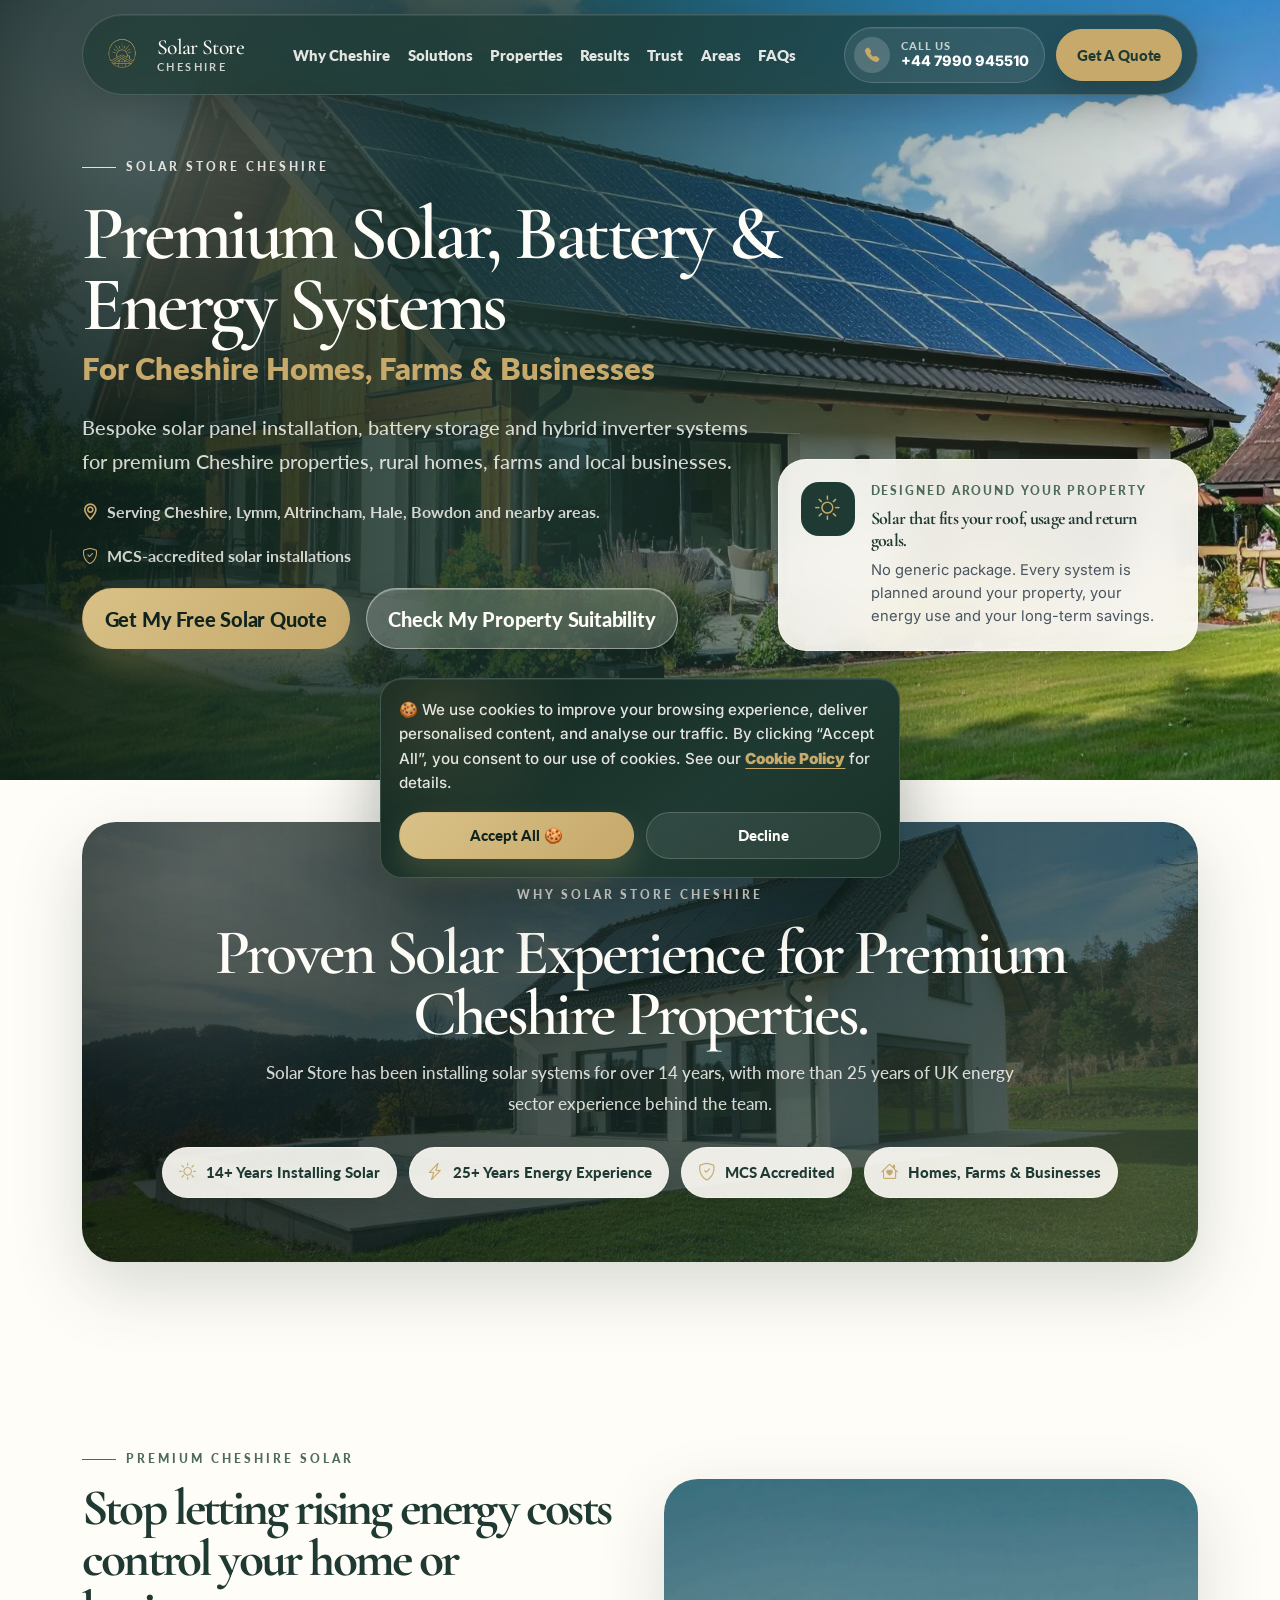
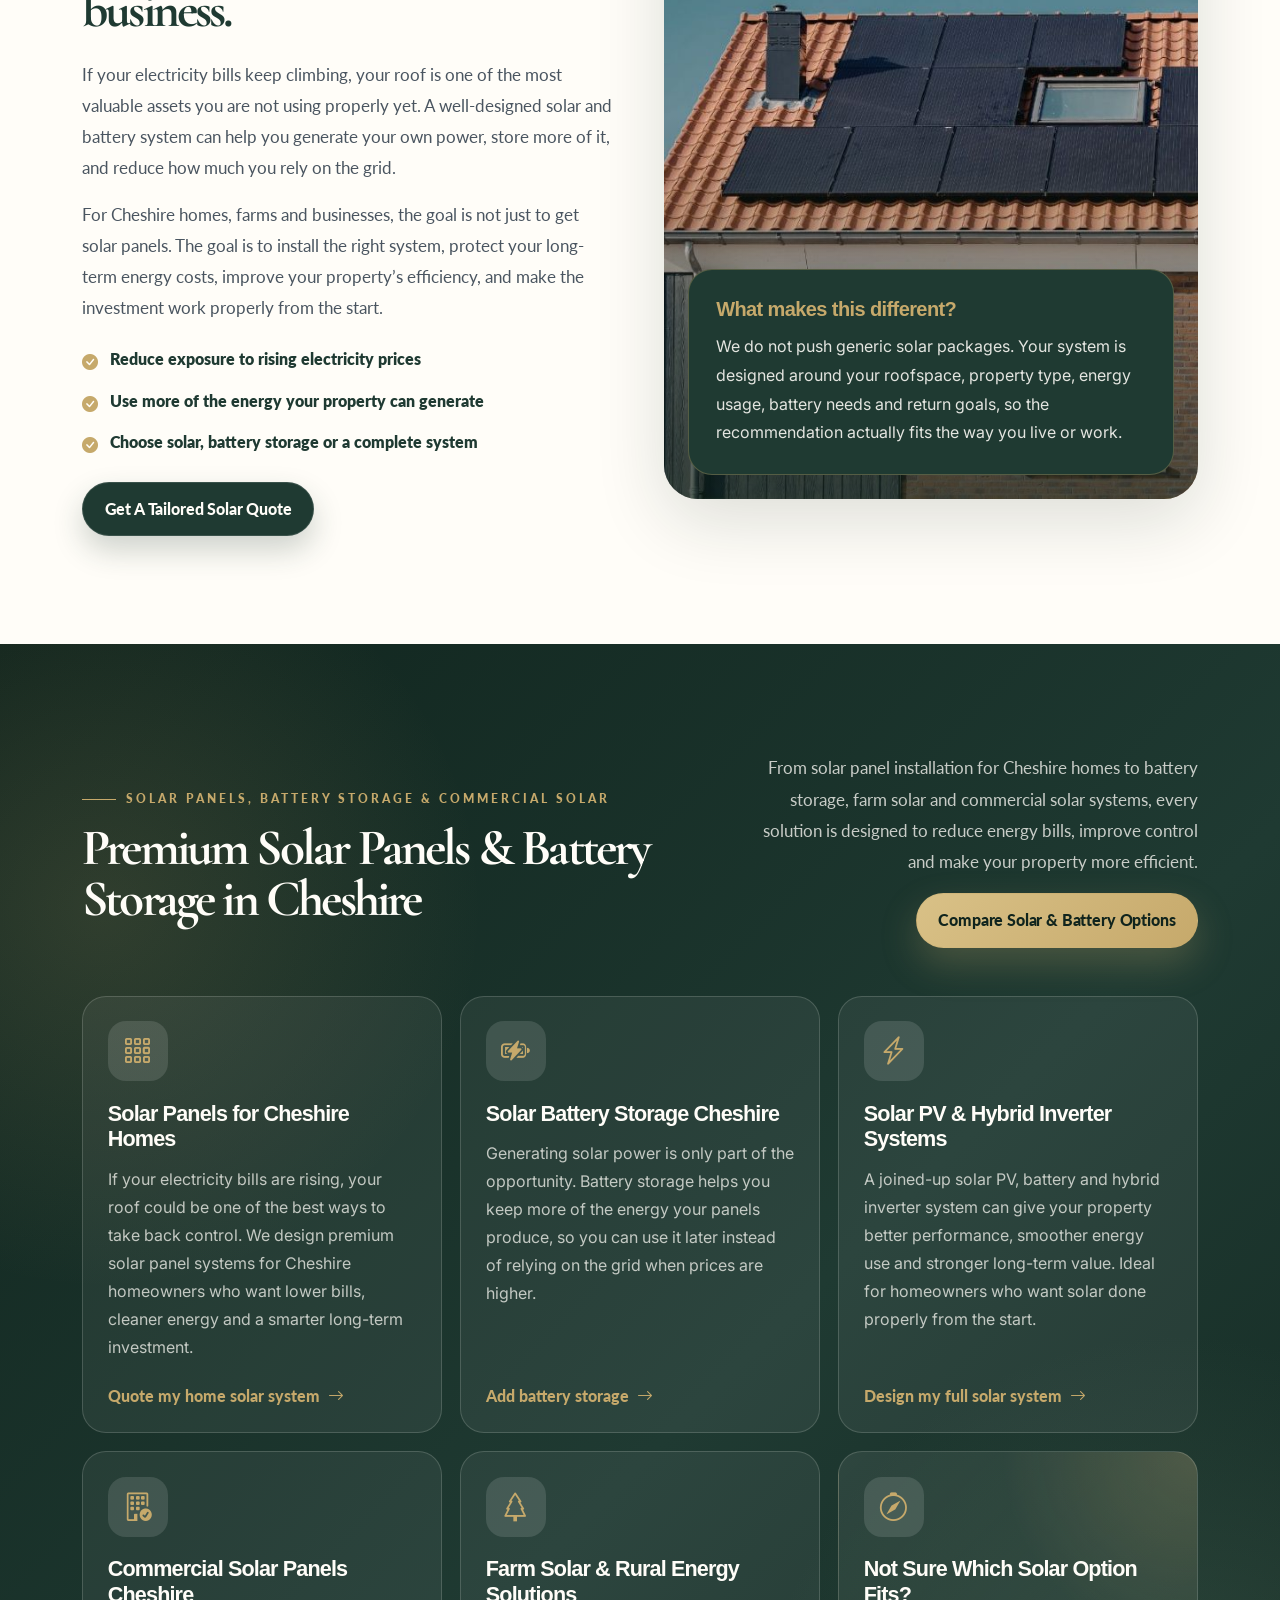
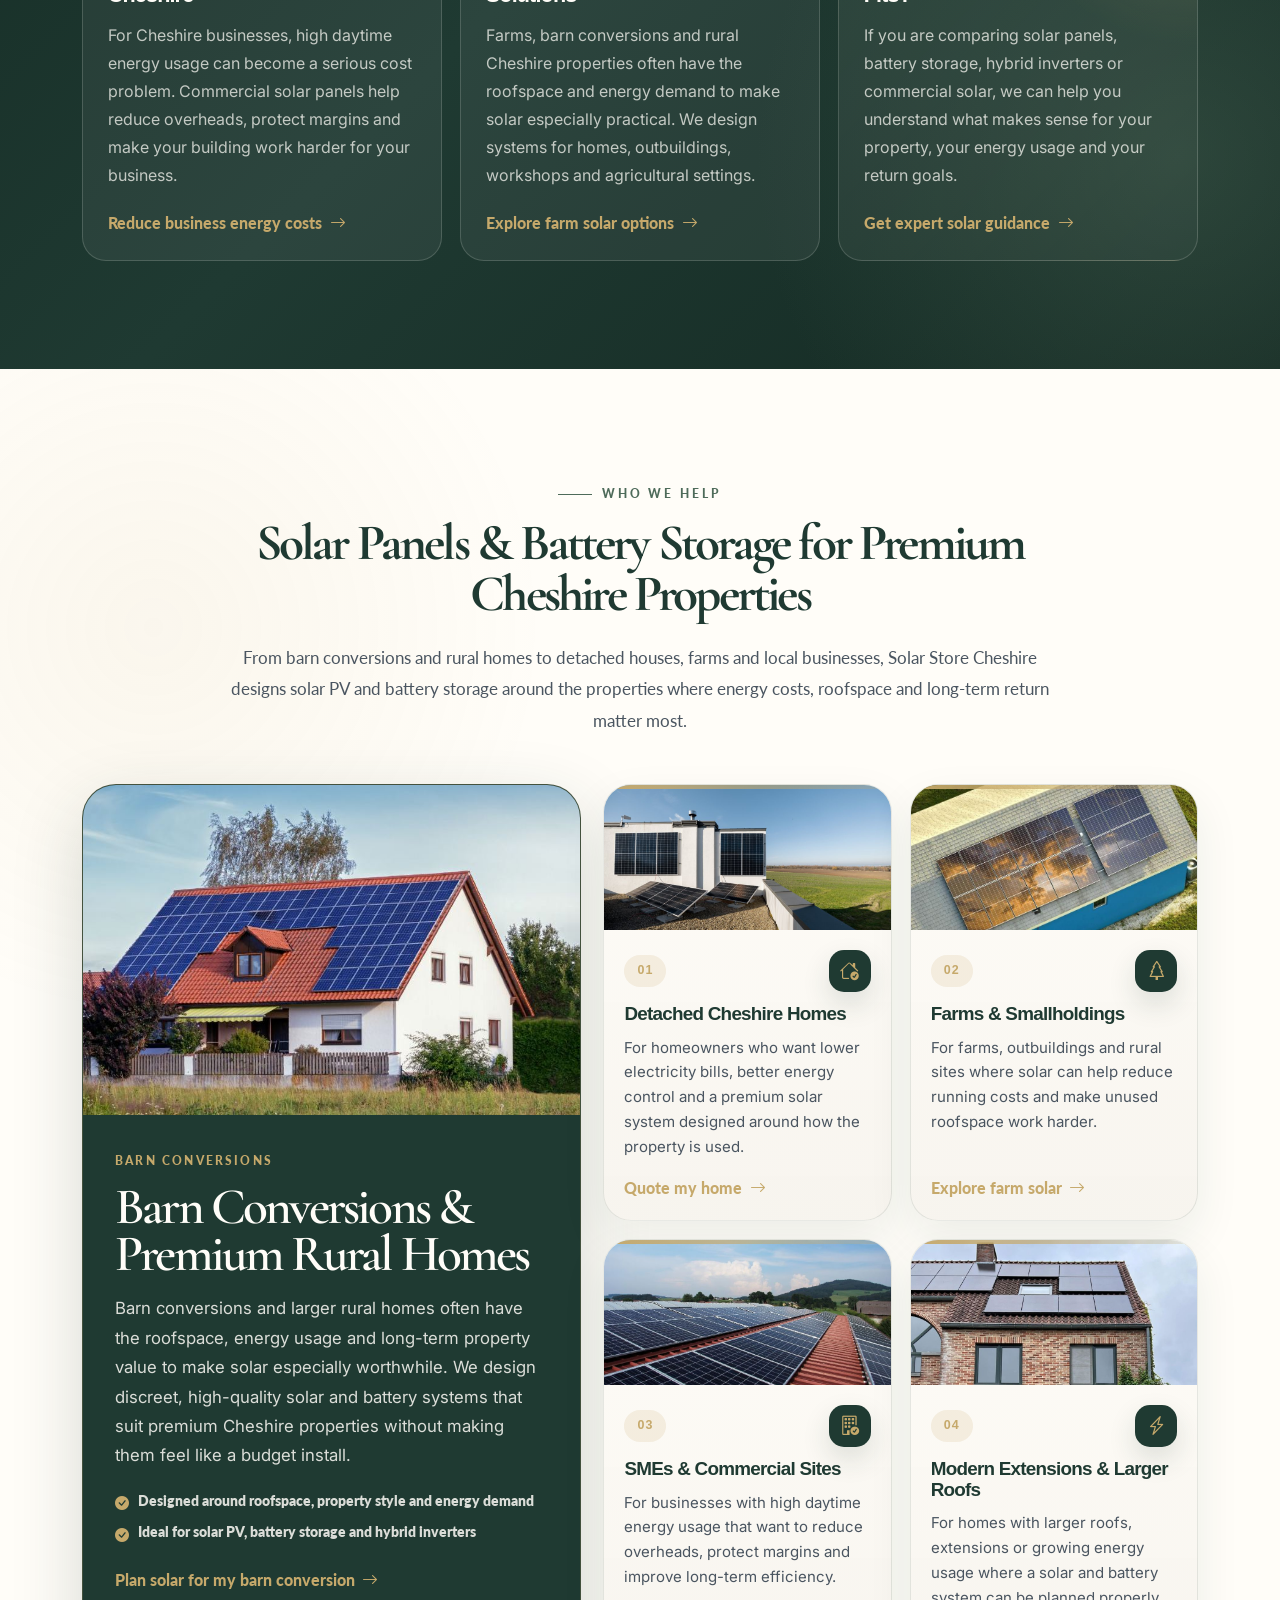
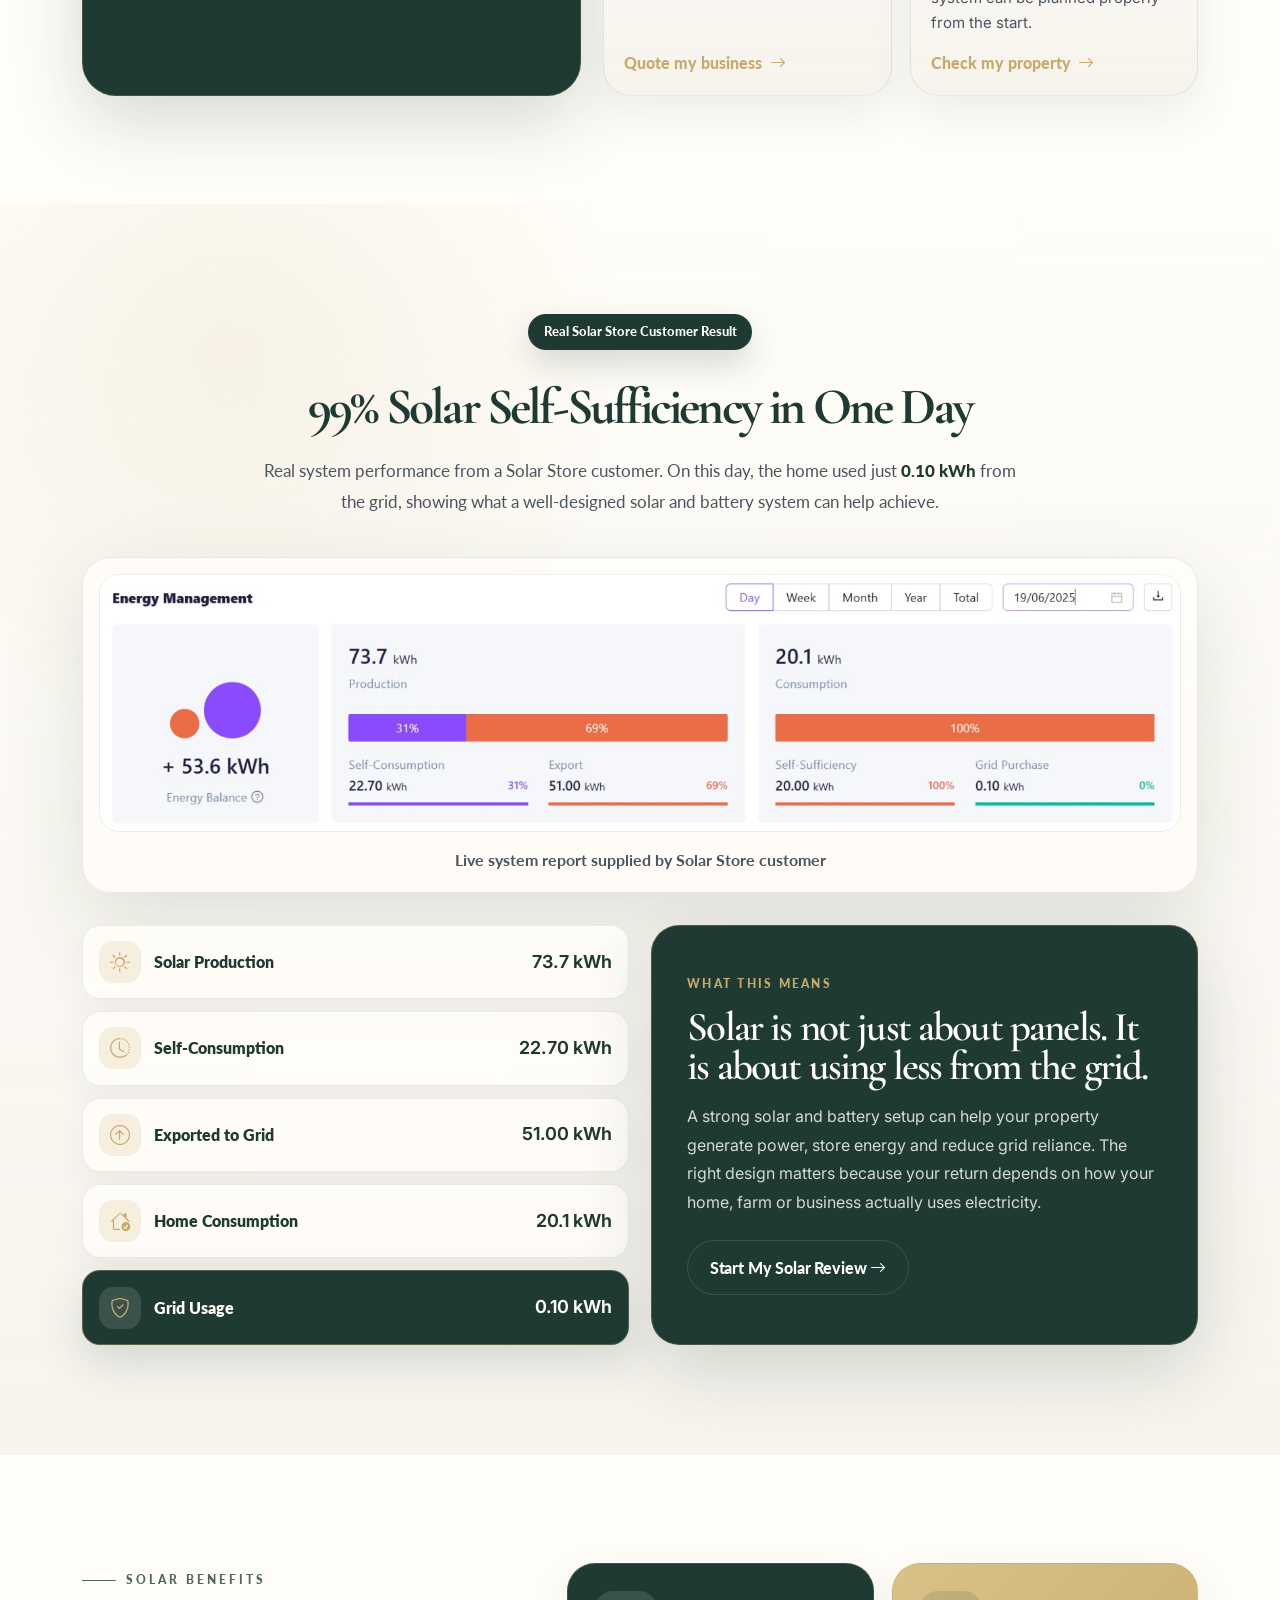
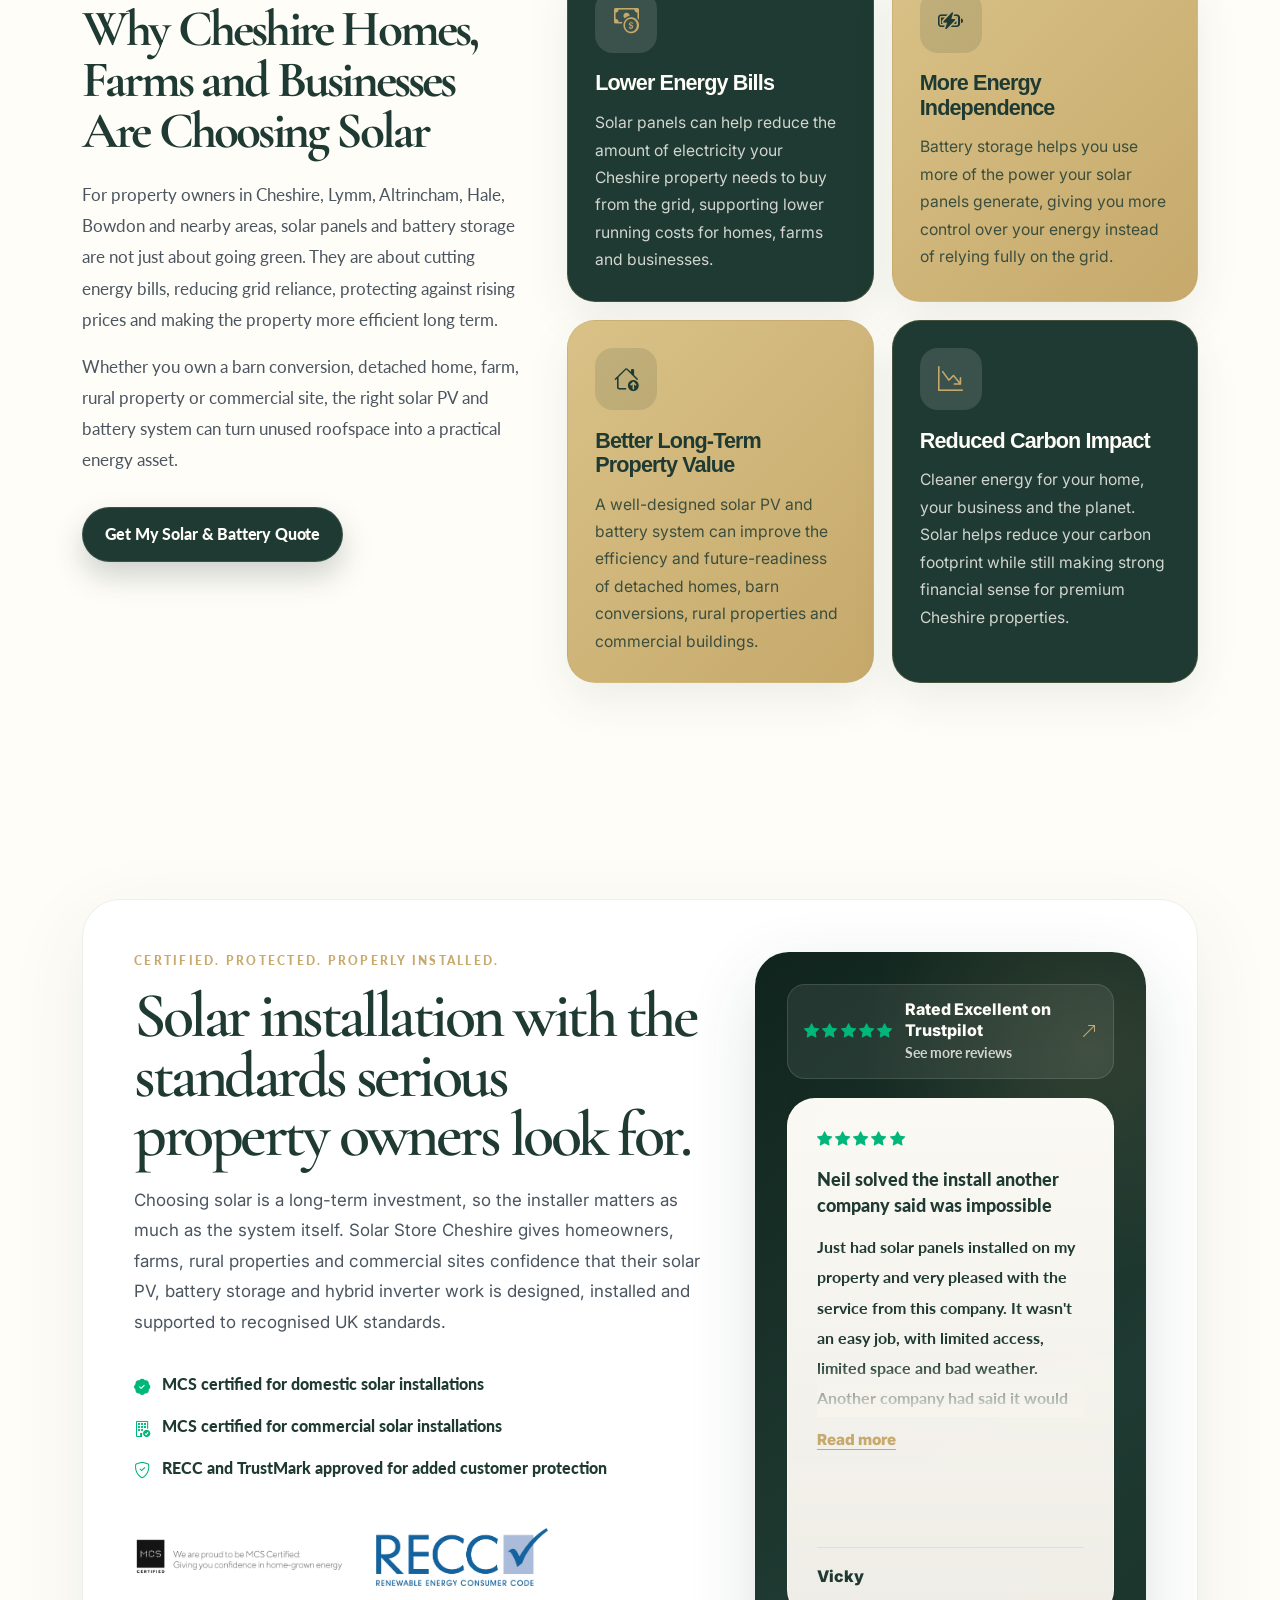
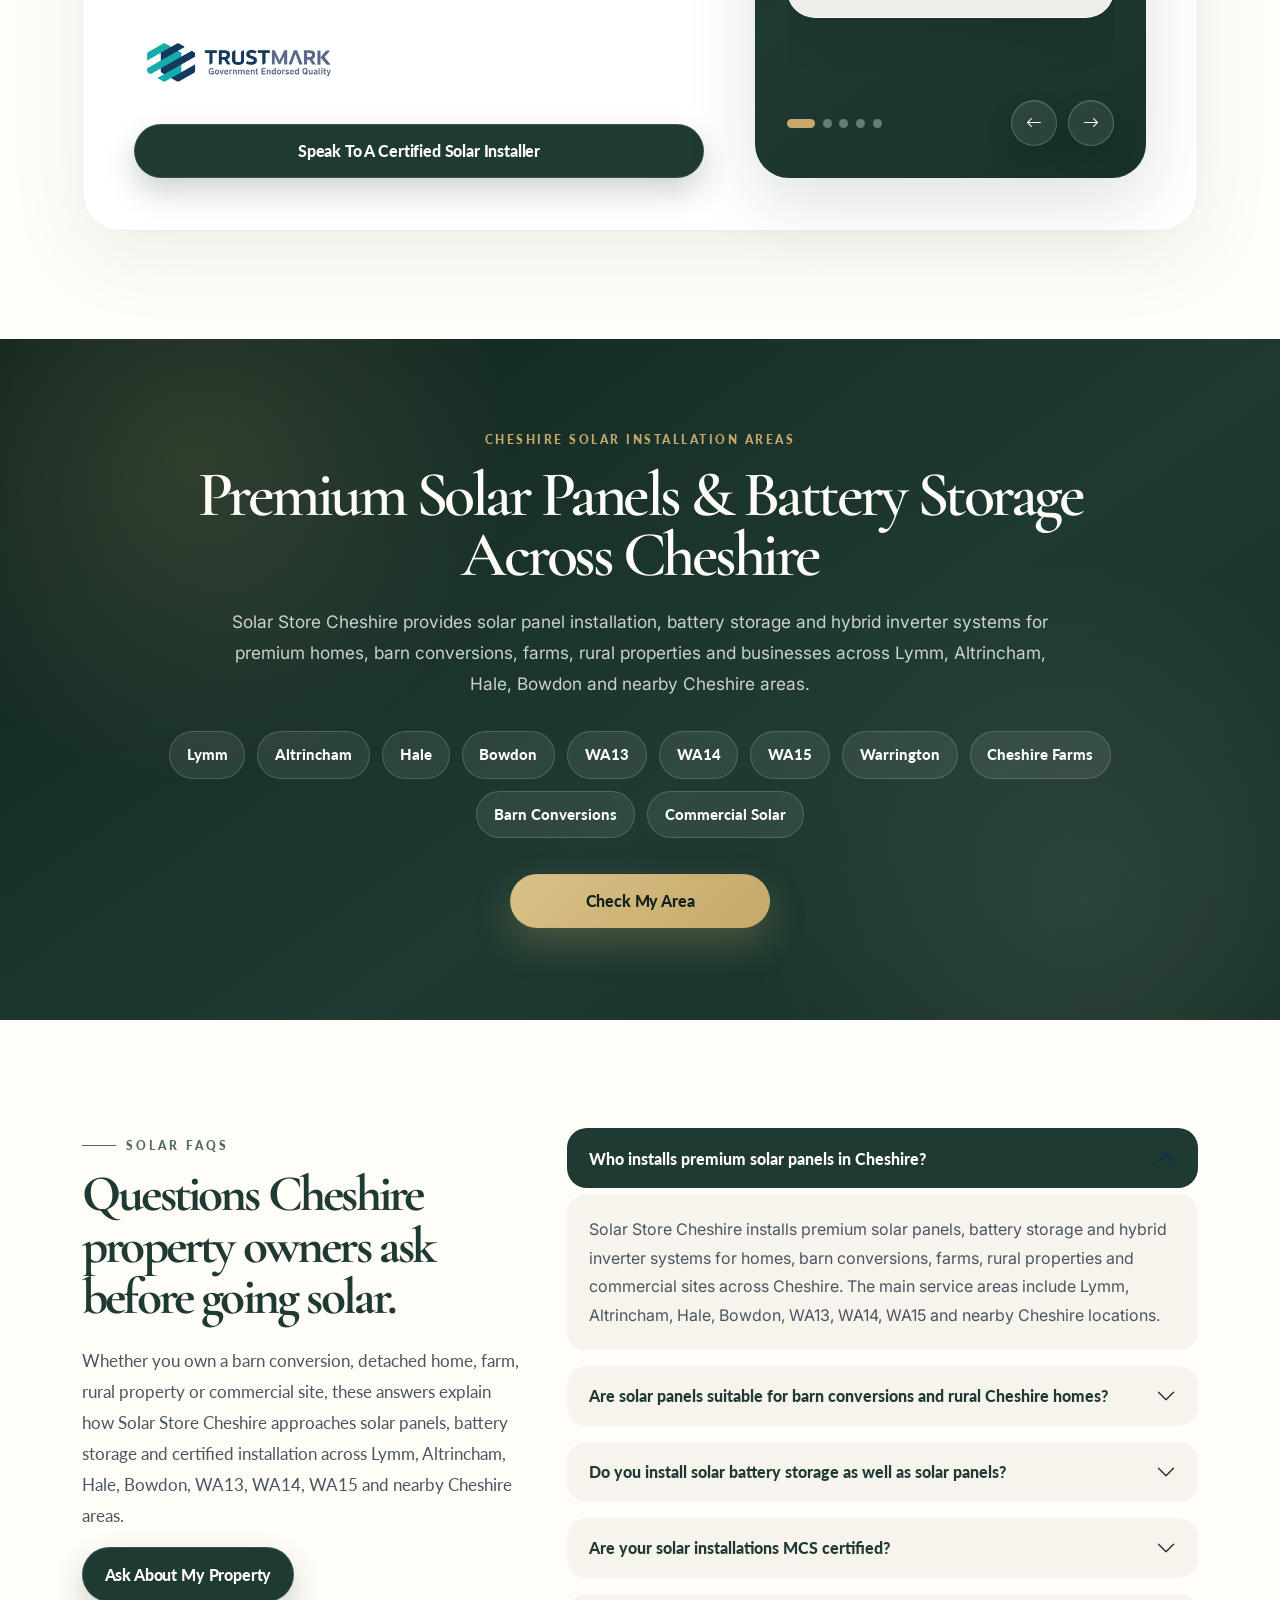
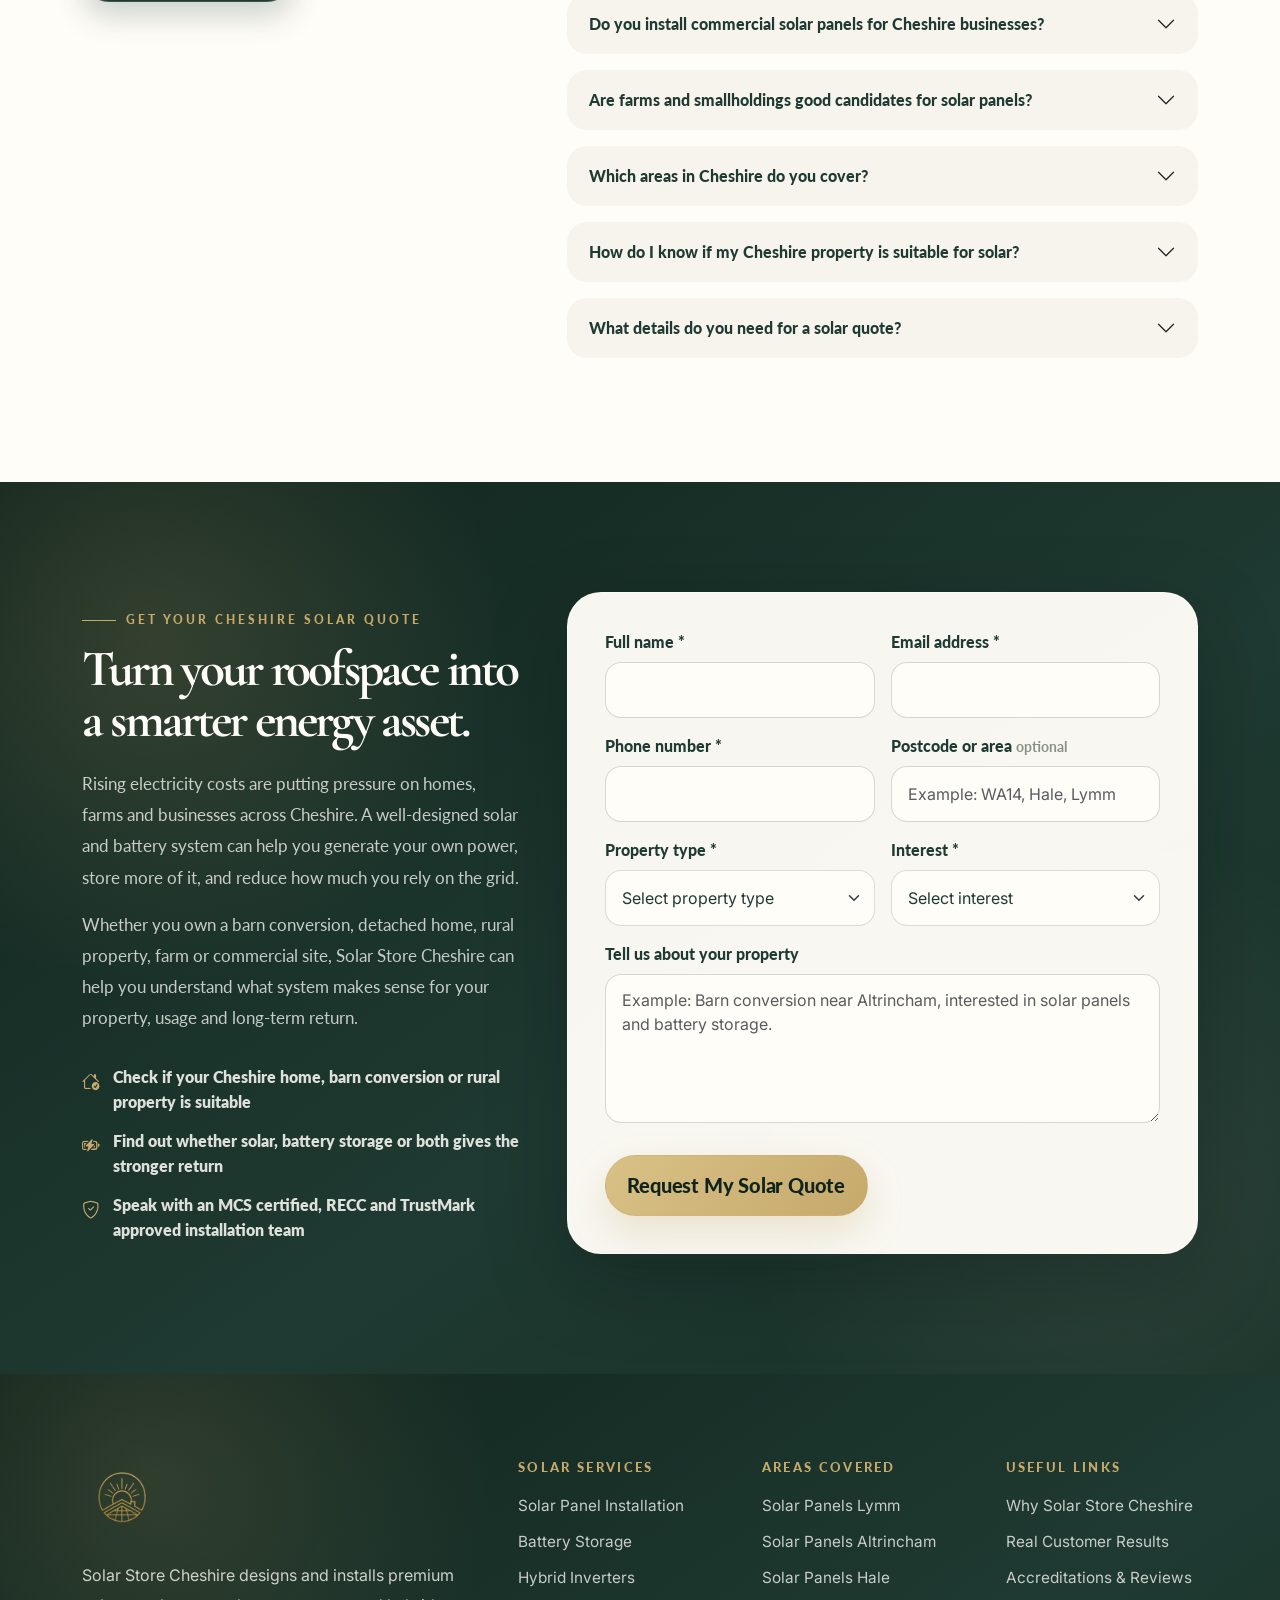
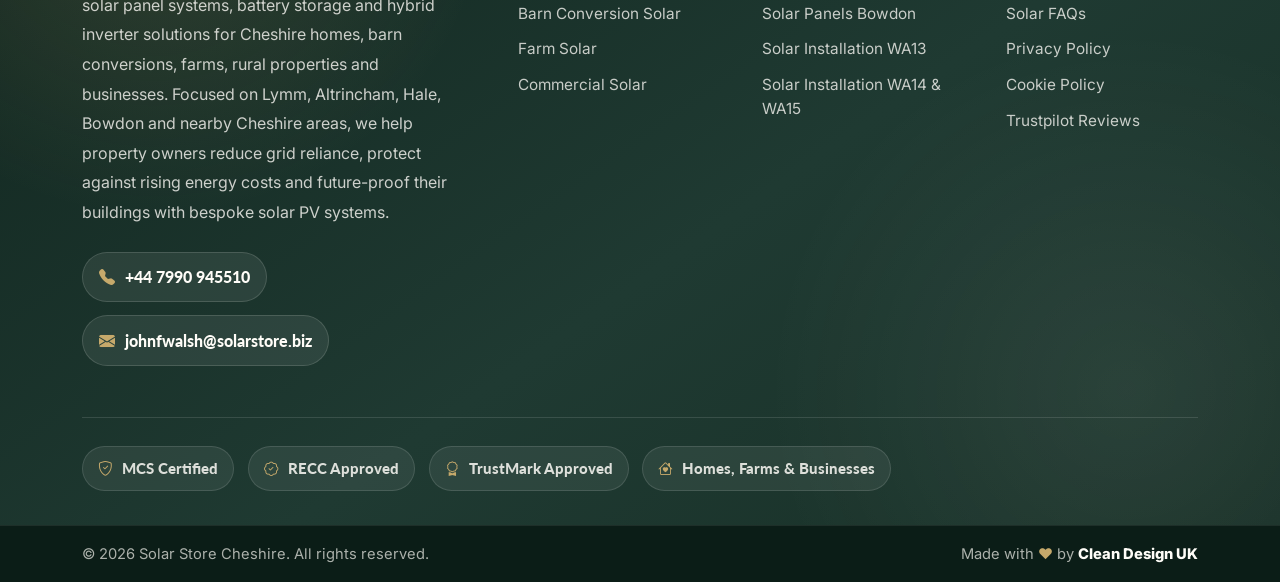
==== commit b93bacef: "fix horizontal scroll" ====
--- a/index.html
+++ b/index.html
@@ -1397,7 +1397,7 @@
             <input type="hidden" name="access_key" value="64b77c31-f500-4317-87f1-feb766e00ea7" />
             <input type="hidden" name="subject" value="New Solar Store Cheshire Lead" />
             <input type="hidden" name="from_name" value="Solar Store Cheshire Landing Page" />
-            <input type="hidden" name="redirect" value="https://www.solarstorecheshire.co.uk/thank-you.html" />
+            <input type="hidden" name="redirect" value="https://cleandesignuk.github.io/solarstorecheshire/thank-you.html" />
 
             <input type="checkbox" name="botcheck" class="botcheck" tabindex="-1" autocomplete="off" />
 
@@ -1425,13 +1425,18 @@
               <div class="col-md-6">
                 <label for="propertyType" class="form-label">Property type *</label>
                 <select class="form-select" id="propertyType" name="property_type" required>
-                  <option value="" selected disabled>Select property type</option>
-                  <option value="Barn conversion or rural home">Barn conversion or rural home</option>
-                  <option value="Detached home">Detached home</option>
-                  <option value="Farm or smallholding">Farm or smallholding</option>
-                  <option value="Business or commercial site">Business or commercial site</option>
-                  <option value="Other">Other</option>
-                </select>
+  <option value="" selected disabled>Select property type</option>
+  <option value="Detached house">Detached house</option>
+  <option value="Semi-detached house">Semi-detached house</option>
+  <option value="Terraced house">Terraced house</option>
+  <option value="Bungalow">Bungalow</option>
+  <option value="Flat or apartment block">Flat or apartment block</option>
+  <option value="Barn conversion">Barn conversion</option>
+  <option value="Rural home">Rural home</option>
+  <option value="Farm or smallholding">Farm or smallholding</option>
+  <option value="Business or commercial site">Business or commercial site</option>
+  <option value="Other">Other</option>
+</select>
               </div>
 
               <div class="col-md-6">
--- a/styles.css
+++ b/styles.css
@@ -24,7 +24,7 @@
 
 html {
   scroll-behavior: smooth;
-  scroll-padding-top: 92px;
+  scroll-padding-top: 112px;
 }
 
 body {
@@ -40,8 +40,8 @@
 }
 
 img {
+  display: block;
   max-width: 100%;
-  display: block;
 }
 
 a {
@@ -57,8 +57,7 @@
 h3,
 h4,
 h5,
-h6,
-.navbar-brand {
+h6 {
   font-family: "Montserrat", sans-serif;
 }
 
@@ -73,39 +72,46 @@
 }
 
 .section {
+  position: relative;
   padding: 108px 0;
-  position: relative;
+}
+
+.section-white,
+.faq-section {
+  background: var(--ivory);
+}
+
+.section-ivory,
+.property-section {
+  background: var(--ivory);
 }
 
 .section-title {
+  margin: 14px 0 22px;
+  color: var(--primary);
   font-size: clamp(2.2rem, 4vw, 4.4rem);
   line-height: 1;
   letter-spacing: -0.055em;
   font-weight: 800;
-  margin: 14px 0 22px;
 }
 
 .section-copy {
+  color: var(--slate);
   font-size: 1.08rem;
   line-height: 1.8;
-  color: var(--slate);
 }
 
 .section-heading {
-  max-width: 820px;
+  max-width: 840px;
   margin: 0 auto;
 }
 
-.section-cream {
-  background: var(--cream);
-}
-
-.section-ivory {
-  background: var(--ivory);
+.text-white {
+  color: var(--ivory) !important;
 }
 
 .text-soft {
-  color: rgba(255, 253, 248, 0.74) !important;
+  color: rgba(255, 253, 248, 0.76) !important;
 }
 
 .eyebrow {
@@ -134,31 +140,28 @@
   color: var(--gold);
 }
 
-.eyebrow-dark {
-  color: var(--primary);
-}
-
 .btn {
   border-radius: 999px;
   font-weight: 900;
   letter-spacing: -0.01em;
   padding: 0.9rem 1.35rem;
-  transition: transform 0.22s ease, box-shadow 0.22s ease, background 0.22s ease, border-color 0.22s ease;
-}
-
-.btn:hover {
+  transition: transform 0.22s ease, box-shadow 0.22s ease, background 0.22s ease, border-color 0.22s ease, color 0.22s ease;
+}
+
+.btn:hover,
+.btn:focus-visible {
   transform: translateY(-2px);
 }
 
 .btn-gold {
   background: linear-gradient(135deg, #d9c187, var(--gold));
-  border: 1px solid rgba(198, 169, 107, 0.2);
+  border: 1px solid rgba(198, 169, 107, 0.28);
   color: var(--dark);
   box-shadow: 0 16px 36px rgba(198, 169, 107, 0.26);
 }
 
 .btn-gold:hover,
-.btn-gold:focus {
+.btn-gold:focus-visible {
   color: var(--dark);
   box-shadow: 0 20px 44px rgba(198, 169, 107, 0.35);
 }
@@ -168,19 +171,15 @@
   color: var(--ivory);
   border: 1px solid rgba(255, 253, 248, 0.44);
   backdrop-filter: blur(18px);
-  box-shadow:
-    inset 0 1px 0 rgba(255, 253, 248, 0.3),
-    0 14px 34px rgba(5, 14, 10, 0.18);
+  -webkit-backdrop-filter: blur(18px);
+  box-shadow: inset 0 1px 0 rgba(255, 253, 248, 0.3), 0 14px 34px rgba(5, 14, 10, 0.18);
 }
 
 .btn-glass:hover,
-.btn-glass:focus {
+.btn-glass:focus-visible {
   background: rgba(255, 253, 248, 0.28);
   border-color: rgba(255, 253, 248, 0.62);
   color: var(--ivory);
-  box-shadow:
-    inset 0 1px 0 rgba(255, 253, 248, 0.38),
-    0 18px 42px rgba(5, 14, 10, 0.24);
 }
 
 .btn-dark-green,
@@ -192,112 +191,231 @@
 }
 
 .btn-dark-green:hover,
-.btn-dark-green:focus,
-.btn-nav:hover,
-.btn-nav:focus {
+.btn-dark-green:focus-visible {
   background: #17302a;
   color: var(--ivory);
 }
 
-.btn-outline-green {
-  color: var(--primary);
-  border: 1px solid rgba(31, 58, 50, 0.28);
+/* Navbar */
+#navbar-placeholder {
+  position: fixed;
+  top: 0;
+  left: 0;
+  width: 100%;
+  z-index: 3000;
+  pointer-events: none;
+}
+
+.premium-navbar {
+  position: relative;
+  padding: 0.9rem 0;
   background: transparent;
-}
-
-.btn-outline-green:hover,
-.btn-outline-green:focus {
-  background: var(--primary);
-  color: var(--ivory);
-}
-
-.premium-navbar {
-  background: rgba(255, 253, 248, 0.94);
-  backdrop-filter: blur(18px);
-  border-bottom: 1px solid rgba(31, 58, 50, 0.08);
-  padding: 0.9rem 0;
-  z-index: 999;
+  pointer-events: auto;
+}
+
+.nav-glass-shell {
+  width: 100%;
+  min-height: 76px;
+  display: flex;
+  align-items: center;
+  padding: 0.72rem 0.95rem 0.72rem 1rem;
+  border-radius: 999px;
+  background: rgba(31, 58, 50, 0.72);
+  border: 1px solid rgba(255, 255, 255, 0.16);
+  backdrop-filter: blur(20px) saturate(1.25);
+  -webkit-backdrop-filter: blur(20px) saturate(1.25);
+  box-shadow: 0 16px 46px rgba(8, 18, 15, 0.24), inset 0 1px 0 rgba(255, 255, 255, 0.08);
+  transition: background 0.25s ease, box-shadow 0.25s ease, border-color 0.25s ease;
+}
+
+.premium-navbar.navbar-scrolled .nav-glass-shell {
+  background: rgba(16, 36, 29, 0.86);
+  border-color: rgba(255, 255, 255, 0.18);
+  box-shadow: 0 20px 55px rgba(8, 18, 15, 0.3), inset 0 1px 0 rgba(255, 255, 255, 0.1);
 }
 
 .brand-wrap {
   display: inline-flex;
   align-items: center;
-  gap: 0.85rem;
+  gap: 0.75rem;
+  min-width: 0;
+  margin-right: 1rem;
   text-decoration: none;
 }
 
-.brand-mark {
-  width: 48px;
-  height: 48px;
-  display: inline-flex;
-  align-items: center;
-  justify-content: center;
-  background: var(--primary);
-  color: var(--gold);
-  border-radius: 50%;
-  box-shadow: 0 12px 32px rgba(31, 58, 50, 0.2);
-}
-
-.brand-mark i {
-  font-size: 1.35rem;
+.brand-logo {
+  width: auto;
+  height: 46px;
+  max-width: 160px;
+  object-fit: contain;
 }
 
 .brand-copy {
+  display: flex;
+  flex-direction: column;
   line-height: 1;
 }
 
 .brand-title {
   display: block;
-  font-weight: 900;
-  font-size: 1.05rem;
-  letter-spacing: 0.05em;
-  color: var(--primary);
-  text-transform: uppercase;
+  color: var(--ivory);
+  font-family: "Cormorant Garamond", serif;
+  font-size: 1.35rem;
+  font-weight: 500;
+  letter-spacing: -0.03em;
+  text-transform: none;
 }
 
 .brand-subtitle {
   display: block;
-  margin-top: 0.18rem;
-  font-size: 0.82rem;
-  letter-spacing: 0.24em;
-  color: var(--moss);
+  margin-top: 0.2rem;
+  color: rgba(255, 253, 248, 0.78);
+  font-family: "Lato", sans-serif;
+  font-size: 0.68rem;
+  font-weight: 700;
+  letter-spacing: 0.22em;
   text-transform: uppercase;
+}
+
+.premium-navbar .navbar-collapse {
+  min-width: 0;
+}
+
+.premium-navbar .navbar-nav {
+  gap: 0.08rem;
+}
+
+.premium-navbar .nav-link {
+  color: rgba(255, 253, 248, 0.88);
+  font-size: 0.94rem;
   font-weight: 800;
-}
-
-.premium-navbar .nav-link {
-  color: var(--primary);
+  padding: 0.72rem 0.82rem;
+  border-radius: 999px;
+  transition: color 0.22s ease, background 0.22s ease, transform 0.22s ease;
+}
+
+.premium-navbar .nav-link:hover,
+.premium-navbar .nav-link:focus-visible,
+.premium-navbar .nav-link.active {
+  color: var(--white);
+  background: rgba(255, 255, 255, 0.1);
+  transform: translateY(-1px);
+}
+
+.nav-cta {
+  display: flex;
+  align-items: center;
+  gap: 0.7rem;
+  margin-left: 0.9rem;
+}
+
+.nav-call-btn {
+  display: inline-flex;
+  align-items: center;
+  gap: 0.68rem;
+  min-height: 50px;
+  padding: 0.55rem 0.95rem 0.55rem 0.58rem;
+  border-radius: 999px;
+  background: rgba(255, 255, 255, 0.08);
+  border: 1px solid rgba(255, 255, 255, 0.16);
+  color: var(--ivory);
+  text-decoration: none;
+  white-space: nowrap;
+  box-shadow: inset 0 1px 0 rgba(255, 255, 255, 0.06);
+  transition: transform 0.22s ease, background 0.22s ease, border-color 0.22s ease, box-shadow 0.22s ease;
+}
+
+.nav-call-btn:hover,
+.nav-call-btn:focus-visible {
+  background: rgba(255, 255, 255, 0.14);
+  border-color: rgba(255, 255, 255, 0.24);
+  color: var(--white);
+  transform: translateY(-2px);
+  outline: none;
+}
+
+.nav-call-icon {
+  width: 36px;
+  height: 36px;
+  border-radius: 50%;
+  background: rgba(255, 253, 248, 0.16);
+  color: var(--gold);
+  display: inline-flex;
+  align-items: center;
+  justify-content: center;
+  flex-shrink: 0;
+  font-size: 0.9rem;
+}
+
+.nav-call-text {
+  display: flex;
+  flex-direction: column;
+  line-height: 1.04;
+}
+
+.nav-call-text small {
+  color: rgba(255, 253, 248, 0.72);
+  font-family: "Lato", sans-serif;
+  font-size: 0.66rem;
+  font-weight: 900;
+  letter-spacing: 0.08em;
+  text-transform: uppercase;
+}
+
+.nav-call-text strong {
+  color: var(--white);
+  font-family: "Inter", sans-serif;
+  font-size: 0.9rem;
   font-weight: 800;
-  padding: 0.7rem 0.85rem;
-  font-size: 0.96rem;
-}
-
-.premium-navbar .nav-link:hover,
-.premium-navbar .nav-link:focus,
-.premium-navbar .nav-link.active {
-  color: var(--gold);
-}
-
-.nav-cta {
-  display: flex;
-  align-items: center;
-  gap: 1rem;
-}
-
-.nav-phone {
+  margin-top: 0.12rem;
+}
+
+.btn-nav {
+  background: var(--gold);
+  color: var(--primary);
+  border: 1px solid var(--gold);
+  padding: 0.86rem 1.22rem;
+  font-size: 0.94rem;
+  white-space: nowrap;
+  box-shadow: 0 12px 28px rgba(0, 0, 0, 0.16);
+}
+
+.btn-nav:hover,
+.btn-nav:focus-visible {
+  background: var(--ivory);
+  color: var(--primary);
+  border-color: var(--ivory);
+}
+
+.premium-toggler {
+  width: 44px;
+  height: 44px;
+  margin-left: auto;
+  padding: 0;
+  border: 1px solid rgba(255, 255, 255, 0.18);
+  border-radius: 14px;
+  background: rgba(255, 255, 255, 0.08);
   display: inline-flex;
-  align-items: center;
-  gap: 0.45rem;
-  color: var(--primary);
-  font-weight: 800;
-  text-decoration: none;
-  font-size: 0.94rem;
-}
-
-.nav-phone:hover {
-  color: var(--gold);
-}
-
+  flex-direction: column;
+  align-items: center;
+  justify-content: center;
+  gap: 5px;
+  box-shadow: none;
+}
+
+.premium-toggler:focus {
+  box-shadow: 0 0 0 0.2rem rgba(198, 169, 107, 0.22);
+}
+
+.premium-toggler span {
+  width: 18px;
+  height: 2px;
+  border-radius: 999px;
+  background: var(--white);
+  display: block;
+}
+
+/* Hero */
 .hero-section {
   position: relative;
   min-height: 780px;
@@ -308,18 +426,14 @@
 .hero-bg {
   position: absolute;
   inset: 0;
-  background:
-    linear-gradient(90deg, rgba(12, 29, 23, 0.92) 0%, rgba(31, 58, 50, 0.82) 42%, rgba(31, 58, 50, 0.28) 76%, rgba(31, 58, 50, 0.12) 100%),
-    url("https://images.unsplash.com/photo-1509391366360-2e959784a276?auto=format&fit=crop&w=2100&q=85") center / cover no-repeat;
+  background: linear-gradient(90deg, rgba(12, 29, 23, 0.92) 0%, rgba(31, 58, 50, 0.82) 42%, rgba(31, 58, 50, 0.28) 76%, rgba(31, 58, 50, 0.12) 100%), url("images/solar-store-cheshire-hero-4-big.webp") center / cover no-repeat;
 }
 
 .hero-bg::before {
   content: "";
   position: absolute;
   inset: 0;
-  background:
-    radial-gradient(circle at 10% 15%, rgba(255, 253, 248, 0.22), transparent 24%),
-    radial-gradient(circle at 78% 72%, rgba(198, 169, 107, 0.16), transparent 28%);
+  background: radial-gradient(circle at 10% 15%, rgba(255, 253, 248, 0.22), transparent 24%), radial-gradient(circle at 78% 72%, rgba(198, 169, 107, 0.16), transparent 28%);
   pointer-events: none;
 }
 
@@ -329,7 +443,7 @@
   min-height: 700px;
   display: flex;
   align-items: center;
-  padding: 90px 0 120px;
+  padding: 150px 0 120px;
 }
 
 .hero-content {
@@ -338,64 +452,53 @@
 }
 
 .hero-content h1 {
+  max-width: 780px;
+  margin: 22px 0 10px;
   font-size: clamp(3.4rem, 6vw, 6.4rem);
   line-height: 0.92;
   letter-spacing: -0.045em;
   font-weight: 600;
-  margin: 22px 0 10px;
-  max-width: 780px;
 }
 
 .hero-subtitle {
+  margin-bottom: 22px;
+  color: var(--gold);
   font-family: "Lato", sans-serif;
   font-size: clamp(1.45rem, 2.4vw, 2.25rem);
   line-height: 1.22;
-  color: var(--gold);
   font-weight: 800;
+}
+
+.hero-lead {
+  max-width: 680px;
   margin-bottom: 22px;
-}
-
-.hero-lead {
+  color: rgba(255, 253, 248, 0.82);
   font-size: clamp(1.05rem, 1.6vw, 1.28rem);
   line-height: 1.68;
-  color: rgba(255, 253, 248, 0.82);
-  max-width: 680px;
   font-weight: 500;
-  margin-bottom: 22px;
-}
-
-.hero-area-line {
-  display: inline-flex;
-  align-items: center;
-  color: rgba(255, 253, 248, 0.78);
+}
+
+.hero-area-line,
+.hero-mcs-tag {
+  display: flex;
+  align-items: center;
+  width: fit-content;
+  gap: 0.55rem;
+  color: rgba(255, 253, 248, 0.8);
   font-family: "Lato", sans-serif;
   font-size: 1rem;
   font-weight: 700;
-  margin-bottom: 24px;
+  margin-bottom: 20px;
 }
 
 .hero-area-line::before {
   content: "\F3E8";
   font-family: "bootstrap-icons";
   color: var(--gold);
-  margin-right: 10px;
-}
-
-.hero-mcs-tag {
-  display: flex;
-  align-items: center;
-  gap: 0.55rem;
-  width: fit-content;
-  color: rgba(255, 253, 248, 0.78);
-  font-family: "Lato", sans-serif;
-  font-size: 1rem;
-  font-weight: 700;
-  margin-bottom: 24px;
 }
 
 .hero-mcs-tag i {
   color: var(--gold);
-  font-size: 1rem;
 }
 
 .hero-actions {
@@ -412,6 +515,7 @@
   width: min(420px, 38vw);
   background: rgba(255, 253, 248, 0.9);
   backdrop-filter: blur(18px);
+  -webkit-backdrop-filter: blur(18px);
   border: 1px solid rgba(255, 253, 248, 0.48);
   border-radius: 28px;
   padding: 1.35rem;
@@ -436,31 +540,31 @@
 
 .hero-mini-card span {
   display: block;
+  margin-bottom: 0.45rem;
+  color: var(--moss);
   font-family: "Lato", sans-serif;
   font-size: 0.74rem;
   text-transform: uppercase;
   letter-spacing: 0.16em;
-  color: var(--moss);
-  font-weight: 900;
+  font-weight: 900;
+}
+
+.hero-mini-card h2 {
   margin-bottom: 0.45rem;
-}
-
-.hero-mini-card h2 {
-  font-family: "Montserrat", sans-serif;
   font-size: 1.12rem;
   line-height: 1.25;
   letter-spacing: -0.035em;
   font-weight: 900;
-  margin-bottom: 0.45rem;
 }
 
 .hero-mini-card p {
+  margin-bottom: 0;
+  color: var(--slate);
   font-size: 0.92rem;
   line-height: 1.58;
-  color: var(--slate);
-  margin-bottom: 0;
-}
-
+}
+
+/* Trust showcase */
 .trust-showcase {
   position: relative;
   z-index: 3;
@@ -479,9 +583,7 @@
   flex-direction: column;
   align-items: center;
   justify-content: center;
-  background:
-    linear-gradient(90deg, rgba(11, 23, 19, 0.82), rgba(31, 58, 50, 0.68)),
-    url("https://images.unsplash.com/photo-1621905252507-b35492cc74b4?auto=format&fit=crop&w=1800&q=85") center / cover no-repeat;
+  background: linear-gradient(90deg, rgba(11, 23, 19, 0.82), rgba(31, 58, 50, 0.68)), url("images/solar-store-cheshire-hero-2.jpg") center / cover no-repeat;
   box-shadow: 0 24px 70px rgba(31, 58, 50, 0.18);
 }
 
@@ -489,9 +591,7 @@
   content: "";
   position: absolute;
   inset: 0;
-  background:
-    radial-gradient(circle at 10% 10%, rgba(255, 253, 248, 0.16), transparent 22%),
-    radial-gradient(circle at 90% 85%, rgba(198, 169, 107, 0.18), transparent 28%);
+  background: radial-gradient(circle at 10% 10%, rgba(255, 253, 248, 0.16), transparent 22%), radial-gradient(circle at 90% 85%, rgba(198, 169, 107, 0.18), transparent 28%);
   pointer-events: none;
 }
 
@@ -556,25 +656,26 @@
   font-size: 1.1rem;
 }
 
-.answer-box {
-  background: var(--ivory);
-  border: 1px solid var(--soft-border);
-  border-radius: var(--radius-lg);
-  padding: 1.6rem;
-  box-shadow: var(--shadow-soft);
-  margin: 1.8rem 0;
-}
-
-.answer-box h3 {
-  font-size: 1.25rem;
-  font-weight: 900;
-  letter-spacing: -0.03em;
-}
-
-.answer-box p {
-  color: var(--slate);
-  line-height: 1.8;
-  margin-bottom: 0;
+/* Why section */
+.sales-points {
+  display: grid;
+  gap: 0.85rem;
+  margin-top: 1.5rem;
+}
+
+.sales-points div {
+  display: flex;
+  align-items: flex-start;
+  gap: 0.75rem;
+  color: var(--primary);
+  font-family: "Lato", sans-serif;
+  font-weight: 800;
+  line-height: 1.55;
+}
+
+.sales-points i {
+  color: var(--gold);
+  margin-top: 0.18rem;
 }
 
 .image-feature {
@@ -591,14 +692,48 @@
   object-fit: cover;
 }
 
-
+.image-feature-with-card::after {
+  content: "";
+  position: absolute;
+  inset: 0;
+  background: linear-gradient(180deg, transparent 38%, rgba(16, 36, 29, 0.62) 100%);
+  pointer-events: none;
+}
+
+.answer-box {
+  background: var(--primary);
+  border: 1px solid rgba(198, 169, 107, 0.32);
+  border-radius: var(--radius-lg);
+  padding: 1.7rem;
+  box-shadow: 0 22px 60px rgba(16, 36, 29, 0.18);
+}
+
+.answer-box h3 {
+  color: var(--gold);
+  font-size: 1.25rem;
+  font-weight: 900;
+  letter-spacing: -0.03em;
+  margin-bottom: 0.7rem;
+}
+
+.answer-box p {
+  color: rgba(255, 253, 248, 0.88);
+  line-height: 1.8;
+  margin-bottom: 0;
+}
+
+.image-answer-box {
+  position: absolute;
+  left: 24px;
+  right: 24px;
+  bottom: 24px;
+  z-index: 2;
+}
+
+/* Solutions */
 .dark-luxe,
-.dark-image-section,
 .contact-section {
-  background:
-    radial-gradient(circle at 8% 20%, rgba(198, 169, 107, 0.16), transparent 24%),
-    radial-gradient(circle at 92% 84%, rgba(78, 107, 90, 0.4), transparent 26%),
-    linear-gradient(135deg, #10241d 0%, #1f3a32 56%, #142922 100%);
+  background: radial-gradient(circle at 8% 20%, rgba(198, 169, 107, 0.16), transparent 24%), radial-gradient(circle at 92% 84%, rgba(78, 107, 90, 0.4), transparent 26%), linear-gradient(135deg, #10241d 0%, #1f3a32 56%, #142922 100%);
 }
 
 .solutions-grid {
@@ -619,12 +754,7 @@
   justify-content: space-between;
   text-decoration: none;
   cursor: pointer;
-  transition:
-    transform 0.25s ease,
-    background 0.25s ease,
-    color 0.25s ease,
-    border-color 0.25s ease,
-    box-shadow 0.25s ease;
+  transition: transform 0.25s ease, background 0.25s ease, color 0.25s ease, border-color 0.25s ease, box-shadow 0.25s ease;
 }
 
 .solution-card:hover,
@@ -683,12 +813,15 @@
   font-family: "Lato", sans-serif;
   font-weight: 900;
   margin-top: 1.4rem;
-  transition: color 0.25s ease, transform 0.25s ease;
 }
 
 .solution-card:hover .solution-link,
 .solution-card:focus-visible .solution-link {
   color: var(--primary);
+}
+
+.solution-link i {
+  transition: transform 0.25s ease;
 }
 
 .solution-card:hover .solution-link i,
@@ -696,36 +829,13 @@
   transform: translateX(4px);
 }
 
-.solution-link i {
-  transition: transform 0.25s ease;
-}
-
 .solution-card-consult {
-  background:
-    linear-gradient(135deg, rgba(255, 253, 248, 0.08), rgba(255, 253, 248, 0.03)),
-    radial-gradient(circle at top right, rgba(198, 169, 107, 0.22), transparent 36%);
-}
-
-@media (max-width: 1199.98px) {
-  .solutions-grid {
-    grid-template-columns: repeat(2, 1fr);
-  }
-}
-
-@media (max-width: 767.98px) {
-  .solutions-grid {
-    grid-template-columns: 1fr;
-  }
-
-  .solution-card {
-    min-height: auto;
-  }
-}
-
+  background: linear-gradient(135deg, rgba(255, 253, 248, 0.08), rgba(255, 253, 248, 0.03)), radial-gradient(circle at top right, rgba(198, 169, 107, 0.22), transparent 36%);
+}
+
+/* Property cards */
 .property-section {
-  background:
-    radial-gradient(circle at 12% 18%, rgba(198, 169, 107, 0.08), transparent 24%),
-    var(--ivory);
+  background: radial-gradient(circle at 12% 18%, rgba(198, 169, 107, 0.08), transparent 24%), var(--ivory);
 }
 
 .property-layout {
@@ -765,7 +875,8 @@
   overflow: hidden;
 }
 
-.property-feature-image img {
+.property-feature-image img,
+.property-mini-image img {
   width: 100%;
   height: 100%;
   object-fit: cover;
@@ -845,15 +956,10 @@
   flex-direction: column;
   min-height: 100%;
   border-radius: 28px;
-  background:
-    linear-gradient(180deg, rgba(255, 253, 248, 0.96), rgba(247, 244, 238, 0.98));
+  background: linear-gradient(180deg, rgba(255, 253, 248, 0.96), rgba(247, 244, 238, 0.98));
   border: 1px solid rgba(31, 58, 50, 0.1);
   box-shadow: 0 18px 45px rgba(31, 58, 50, 0.08);
-  transition:
-    transform 0.25s ease,
-    box-shadow 0.25s ease,
-    border-color 0.25s ease,
-    background 0.25s ease;
+  transition: transform 0.25s ease, box-shadow 0.25s ease, border-color 0.25s ease, background 0.25s ease;
 }
 
 .property-mini-card::before {
@@ -862,7 +968,6 @@
   inset: 0 0 auto 0;
   height: 4px;
   background: linear-gradient(90deg, var(--gold), rgba(198, 169, 107, 0.2));
-  opacity: 0.9;
   z-index: 2;
 }
 
@@ -881,13 +986,6 @@
   overflow: hidden;
 }
 
-.property-mini-image img {
-  width: 100%;
-  height: 100%;
-  object-fit: cover;
-  transition: transform 0.45s ease, filter 0.45s ease;
-}
-
 .property-mini-content {
   display: flex;
   flex-direction: column;
@@ -953,7 +1051,6 @@
   font-family: "Lato", sans-serif;
   font-weight: 900;
   margin-top: auto;
-  transition: color 0.25s ease;
 }
 
 .property-link i {
@@ -972,37 +1069,9 @@
   color: var(--primary);
 }
 
-@media (max-width: 1199.98px) {
-  .property-layout {
-    grid-template-columns: 1fr;
-  }
-
-  .property-feature-image {
-    height: 360px;
-  }
-}
-
-@media (max-width: 767.98px) {
-  .property-mini-grid {
-    grid-template-columns: 1fr;
-  }
-
-  .property-feature-card,
-  .property-mini-card {
-    border-radius: 24px;
-  }
-
-  .property-feature-image,
-  .property-mini-image {
-    height: 250px;
-  }
-}
-
-
+/* Results */
 .result-proof-section {
-  background:
-    radial-gradient(circle at 18% 12%, rgba(198, 169, 107, 0.12), transparent 26%),
-    linear-gradient(180deg, var(--ivory) 0%, var(--cream) 100%);
+  background: radial-gradient(circle at 18% 12%, rgba(198, 169, 107, 0.12), transparent 26%), linear-gradient(180deg, var(--ivory) 0%, var(--cream) 100%);
   padding-top: 110px;
   padding-bottom: 110px;
 }
@@ -1023,14 +1092,8 @@
   font-family: "Lato", sans-serif;
   font-size: 0.82rem;
   font-weight: 900;
-  letter-spacing: 0.02em;
   margin-bottom: 1.1rem;
   box-shadow: 0 14px 32px rgba(31, 58, 50, 0.18);
-}
-
-.result-proof-heading .section-title {
-  margin-top: 0;
-  margin-bottom: 1rem;
 }
 
 .result-proof-heading .section-copy {
@@ -1074,7 +1137,6 @@
   display: grid;
   grid-template-columns: 1fr 1fr;
   gap: 22px;
-  align-items: stretch;
 }
 
 .result-stat-list {
@@ -1110,7 +1172,6 @@
   color: var(--primary);
   font-family: "Lato", sans-serif;
   font-weight: 800;
-  letter-spacing: -0.01em;
 }
 
 .result-stat-item strong {
@@ -1118,8 +1179,6 @@
   font-family: "Inter", sans-serif;
   font-weight: 650;
   font-size: 1.12rem;
-  letter-spacing: -0.015em;
-  line-height: 1;
   white-space: nowrap;
 }
 
@@ -1181,44 +1240,7 @@
   width: fit-content;
 }
 
-.result-sales-card .btn i {
-  margin-left: 0.4rem;
-}
-
-@media (max-width: 991.98px) {
-  .result-bottom-grid {
-    grid-template-columns: 1fr;
-  }
-
-  .result-sales-card .btn {
-    width: 100%;
-  }
-}
-
-@media (max-width: 575.98px) {
-  .result-proof-section {
-    padding-top: 82px;
-    padding-bottom: 82px;
-  }
-
-  .result-report-card {
-    padding: 0.65rem;
-    border-radius: 22px;
-  }
-
-  .result-report-card img {
-    border-radius: 16px;
-  }
-
-  .result-stat-item {
-    grid-template-columns: 38px 1fr;
-  }
-
-  .result-stat-item strong {
-    grid-column: 2;
-  }
-}
-
+/* Benefits */
 .benefit-grid {
   display: grid;
   grid-template-columns: repeat(2, 1fr);
@@ -1231,10 +1253,7 @@
   padding: 1.7rem;
   border: 1px solid rgba(31, 58, 50, 0.1);
   box-shadow: 0 18px 45px rgba(31, 58, 50, 0.08);
-  transition:
-    transform 0.25s ease,
-    box-shadow 0.25s ease,
-    border-color 0.25s ease;
+  transition: transform 0.25s ease, box-shadow 0.25s ease, border-color 0.25s ease;
 }
 
 .benefit-card:hover {
@@ -1253,13 +1272,6 @@
   font-size: 1.55rem;
 }
 
-.benefit-icon i {
-  display: inline-flex;
-  align-items: center;
-  justify-content: center;
-  line-height: 1;
-}
-
 .benefit-card h3 {
   font-size: 1.35rem;
   font-weight: 900;
@@ -1304,284 +1316,467 @@
   color: var(--primary);
 }
 
-.benefit-gold h3 {
-  color: var(--primary);
-}
-
 .benefit-gold p {
   color: rgba(31, 58, 50, 0.84);
 }
 
-@media (max-width: 767.98px) {
-  .benefit-grid {
-    grid-template-columns: 1fr;
-  }
-
-  .benefit-card {
-    min-height: auto;
-    border-radius: 24px;
-  }
-}
-
-.monitor-card {
-  position: relative;
-  border-radius: var(--radius-xl);
-  overflow: hidden;
-  box-shadow: var(--shadow-dark);
-  min-height: 560px;
-}
-
-.monitor-card img {
+/* Proof and reviews */
+.proof-review-section {
+  background: var(--ivory);
+}
+
+.proof-review-layout {
+  display: grid;
+  grid-template-columns: minmax(0, 1.05fr) minmax(390px, 0.72fr);
+  gap: clamp(1.5rem, 4vw, 4rem);
+  align-items: stretch;
+  background: var(--white);
+  border: 1px solid rgba(31, 58, 50, 0.08);
+  border-radius: 38px;
+  padding: clamp(1.5rem, 4vw, 3.5rem);
+  box-shadow: 0 24px 80px rgba(31, 58, 50, 0.08);
+}
+
+.proof-copy-panel {
+  display: flex;
+  flex-direction: column;
+  justify-content: center;
+}
+
+.proof-kicker {
+  display: block;
+  color: var(--gold);
+  font-family: "Lato", sans-serif;
+  font-size: 0.78rem;
+  font-weight: 900;
+  letter-spacing: 0.18em;
+  text-transform: uppercase;
+  margin-bottom: 1rem;
+}
+
+.proof-title {
+  color: var(--primary);
+  font-family: "Cormorant Garamond", serif;
+  font-size: clamp(2.65rem, 5vw, 5rem);
+  line-height: 0.93;
+  letter-spacing: -0.055em;
+  font-weight: 600;
+  max-width: 850px;
+  margin-bottom: 1.25rem;
+}
+
+.proof-copy {
+  color: var(--slate);
+  font-family: "Inter", sans-serif;
+  font-size: 1.06rem;
+  line-height: 1.8;
+  max-width: 770px;
+  margin-bottom: 1.5rem;
+}
+
+.proof-checks {
+  display: grid;
+  gap: 0.85rem;
+  margin: 0.6rem 0 1.8rem;
+}
+
+.proof-checks div {
+  display: flex;
+  align-items: flex-start;
+  gap: 0.75rem;
+  color: var(--primary);
+  font-family: "Lato", sans-serif;
+  font-size: 1.02rem;
+  line-height: 1.55;
+  font-weight: 900;
+}
+
+.proof-checks i {
+  color: #00b67a;
+  margin-top: 0.18rem;
+  flex-shrink: 0;
+}
+
+.proof-logo-strip {
+  display: flex;
+  flex-wrap: wrap;
+  align-items: center;
+  gap: clamp(1rem, 2.5vw, 2rem);
+  margin-top: 0.5rem;
+}
+
+.proof-logo-strip a {
+  display: inline-flex;
+  align-items: center;
+  justify-content: center;
+  min-height: 74px;
+  text-decoration: none;
+  opacity: 0.92;
+  transition: opacity 0.22s ease, transform 0.22s ease, filter 0.22s ease;
+}
+
+.proof-logo-strip a:hover,
+.proof-logo-strip a:focus-visible {
+  opacity: 1;
+  transform: translateY(-3px);
+  filter: saturate(1.08);
+  outline: none;
+}
+
+.proof-logo-strip img {
+  width: auto;
+  max-width: 210px;
+  max-height: 58px;
+  object-fit: contain;
+}
+
+.review-slider-panel {
+  display: flex;
+  flex-direction: column;
+  height: 100%;
+  padding: clamp(1.35rem, 2.5vw, 2rem);
+  border-radius: 34px;
+  background: radial-gradient(circle at 85% 12%, rgba(198, 169, 107, 0.14), transparent 28%), linear-gradient(145deg, #10241d 0%, #1f3a32 62%, #193229 100%);
+  color: var(--ivory);
+  box-shadow: 0 24px 70px rgba(31, 58, 50, 0.14);
+}
+
+.review-panel-head {
+  margin-bottom: 1.2rem;
+}
+
+.review-trust-link {
+  display: inline-flex;
   width: 100%;
-  height: 560px;
-  object-fit: cover;
-}
-
-.stat-float {
-  position: absolute;
-  background: rgba(255, 253, 248, 0.92);
-  backdrop-filter: blur(14px);
-  border-radius: 24px;
-  padding: 1rem 1.2rem;
-  box-shadow: var(--shadow-soft);
-}
-
-.stat-float.top {
-  top: 24px;
-  left: 24px;
-}
-
-.stat-float.bottom {
-  bottom: 24px;
-  right: 24px;
-}
-
-.stat-float span,
-.stat-float strong {
-  display: block;
-}
-
-.stat-float span {
-  color: var(--slate);
-  font-size: 0.88rem;
-}
-
-.stat-float strong {
-  color: var(--primary);
-  font-family: "Montserrat", sans-serif;
-  font-weight: 900;
-  font-size: 1.1rem;
-}
-
-.steps-list {
-  display: grid;
-  gap: 1rem;
-  margin-top: 2rem;
-}
-
-.steps-list div {
+  text-decoration: none;
+  color: var(--ivory);
+}
+
+.review-trust-badge {
+  width: 100%;
+  display: flex;
+  align-items: center;
+  gap: 0.85rem;
+  justify-content: space-between;
+  padding: 0.9rem 1rem;
+  border-radius: 18px;
   background: rgba(255, 253, 248, 0.08);
   border: 1px solid rgba(255, 253, 248, 0.12);
-  border-radius: 22px;
-  padding: 1.2rem;
-}
-
-.steps-list span {
-  color: var(--gold);
-  font-weight: 900;
-  font-family: "Montserrat", sans-serif;
-}
-
-.steps-list h3 {
-  color: var(--ivory);
-  font-size: 1.2rem;
-  font-weight: 900;
-  margin: 0.3rem 0;
-}
-
-.steps-list p {
-  color: rgba(255, 253, 248, 0.72);
-  line-height: 1.7;
-  margin-bottom: 0;
-}
-
-.process-grid {
-  display: grid;
-  grid-template-columns: repeat(4, 1fr);
-  gap: 18px;
-}
-
-.process-card {
+  transition: background 0.2s ease, border-color 0.2s ease, transform 0.2s ease;
+}
+
+.review-trust-link:hover .review-trust-badge,
+.review-trust-link:focus-visible .review-trust-badge {
+  background: rgba(255, 253, 248, 0.12);
+  border-color: rgba(198, 169, 107, 0.35);
+  transform: translateY(-2px);
+  outline: none;
+}
+
+.review-trust-stars,
+.review-stars-row {
+  display: inline-flex;
+  align-items: center;
+  gap: 0.2rem;
+  color: #00b67a;
+  font-size: 0.95rem;
+  flex-shrink: 0;
+}
+
+.review-trust-text {
+  display: flex;
+  flex-direction: column;
+  gap: 0.08rem;
+  flex: 1;
+  min-width: 0;
+}
+
+.review-trust-text strong {
+  color: var(--ivory);
+  font-family: "Inter", sans-serif;
+  font-size: 1rem;
+  font-weight: 800;
+  line-height: 1.3;
+}
+
+.review-trust-text span {
+  color: rgba(255, 253, 248, 0.78);
+  font-family: "Lato", sans-serif;
+  font-size: 0.9rem;
+  font-weight: 700;
+}
+
+.review-trust-arrow {
+  color: var(--gold);
+  font-size: 1rem;
+  flex-shrink: 0;
+}
+
+.review-carousel {
+  display: flex;
+  flex-direction: column;
+  flex: 1;
+}
+
+.review-carousel .carousel-inner {
+  flex: 1;
+}
+
+.review-slide {
+  display: flex;
+  flex-direction: column;
+  justify-content: space-between;
+  min-height: 520px;
+  padding: clamp(1.45rem, 2.25vw, 2rem);
+  border-radius: 28px;
+  background: linear-gradient(180deg, rgba(255, 253, 248, 0.98), rgba(247, 244, 238, 0.96));
+  color: var(--primary);
+  border: 1px solid rgba(255, 253, 248, 0.62);
+  box-shadow: 0 18px 40px rgba(8, 18, 13, 0.12);
+}
+
+.review-stars-row {
+  margin-bottom: 1rem;
+}
+
+.review-body {
+  flex: 1;
+}
+
+.review-body h4 {
+  margin: 0 0 0.85rem;
+  color: var(--primary);
+  font-family: "Lato", sans-serif;
+  font-size: 1.12rem;
+  font-weight: 900;
+  line-height: 1.45;
+}
+
+.review-text {
   position: relative;
+  max-height: 185px;
   overflow: hidden;
-  background: var(--cream);
-  border: 1px solid rgba(31, 58, 50, 0.08);
-  border-radius: var(--radius-lg);
-  padding: 1.65rem;
-  min-height: 300px;
-  box-shadow: 0 14px 34px rgba(31, 58, 50, 0.06);
-}
-
-.process-card::before {
+  transition: max-height 0.3s ease;
+}
+
+.review-text::after {
   content: "";
   position: absolute;
-  width: 150px;
-  height: 150px;
+  left: 0;
+  right: 0;
+  bottom: 0;
+  height: 56px;
+  background: linear-gradient(180deg, rgba(247, 244, 238, 0), rgba(247, 244, 238, 0.98));
+  pointer-events: none;
+  transition: opacity 0.2s ease;
+}
+
+.review-text.is-open {
+  max-height: 1200px;
+}
+
+.review-text.is-open::after {
+  opacity: 0;
+}
+
+.review-text p {
+  margin: 0 0 1rem;
+  color: var(--primary);
+  font-family: "Lato", sans-serif;
+  font-size: 1.02rem;
+  line-height: 1.85;
+  font-weight: 700;
+}
+
+.review-toggle {
+  display: inline-flex;
+  align-items: center;
+  width: fit-content;
+  margin-top: 0.75rem;
+  padding: 0;
+  border: 0;
+  background: transparent;
+  color: var(--gold);
+  font-family: "Inter", sans-serif;
+  font-size: 0.95rem;
+  font-weight: 850;
+  text-decoration: underline;
+  text-underline-offset: 4px;
+  cursor: pointer;
+}
+
+.review-toggle:hover,
+.review-toggle:focus-visible {
+  color: var(--primary);
+  outline: none;
+}
+
+.review-footer {
+  display: flex;
+  align-items: center;
+  justify-content: flex-start;
+  margin-top: 1rem;
+  padding-top: 1rem;
+  border-top: 1px solid rgba(31, 58, 50, 0.08);
+}
+
+.review-footer strong {
+  color: var(--primary);
+  font-family: "Inter", sans-serif;
+  font-size: 1rem;
+  font-weight: 850;
+}
+
+.review-slider-bottom {
+  display: flex;
+  align-items: center;
+  justify-content: space-between;
+  gap: 1rem;
+  margin-top: 1.4rem;
+}
+
+.review-dots {
+  position: static;
+  display: flex;
+  align-items: center;
+  justify-content: flex-start;
+  gap: 0.48rem;
+  margin: 0;
+  padding: 0;
+}
+
+.review-dots [data-bs-target] {
+  box-sizing: border-box;
+  width: 9px;
+  height: 9px;
+  padding: 0;
+  margin: 0;
+  border: 0;
+  border-radius: 999px;
+  background: rgba(255, 253, 248, 0.34);
+  opacity: 1;
+  text-indent: 0;
+  cursor: pointer;
+  transition: width 0.22s ease, background 0.22s ease, transform 0.22s ease;
+}
+
+.review-dots .active {
+  width: 28px;
+  background: var(--gold);
+}
+
+.review-arrows {
+  display: flex;
+  align-items: center;
+  gap: 0.65rem;
+}
+
+.review-arrows button {
+  width: 46px;
+  height: 46px;
+  padding: 0;
+  border: 1px solid rgba(255, 253, 248, 0.2);
   border-radius: 50%;
-  background: rgba(198, 169, 107, 0.16);
-  top: -60px;
-  right: -60px;
-}
-
-.process-card span {
+  background: rgba(255, 253, 248, 0.08);
+  color: var(--ivory);
   display: inline-flex;
-  width: 66px;
-  height: 66px;
   align-items: center;
   justify-content: center;
+  cursor: pointer;
+  box-shadow: inset 0 1px 0 rgba(255, 253, 248, 0.1), 0 12px 26px rgba(5, 14, 10, 0.18);
+  transition: background 0.22s ease, color 0.22s ease, border-color 0.22s ease, transform 0.22s ease;
+}
+
+.review-arrows button:hover,
+.review-arrows button:focus-visible {
   background: var(--gold);
-  color: var(--primary);
-  border-radius: 20px;
-  font-family: "Montserrat", sans-serif;
-  font-size: 1.35rem;
-  font-weight: 900;
+  border-color: var(--gold);
+  color: var(--primary);
+  transform: translateY(-2px);
+  outline: none;
+}
+
+/* Local areas */
+.local-areas-section {
+  background: radial-gradient(circle at 15% 18%, rgba(198, 169, 107, 0.16), transparent 26%), radial-gradient(circle at 85% 82%, rgba(255, 253, 248, 0.08), transparent 28%), linear-gradient(145deg, #10241d 0%, #1f3a32 58%, #183027 100%);
+  padding: 92px 0;
+  color: var(--ivory);
+  text-align: center;
+}
+
+.local-areas-content {
+  max-width: 980px;
+  margin: 0 auto;
+}
+
+.local-areas-kicker {
+  display: block;
+  color: var(--gold);
+  font-family: "Lato", sans-serif;
+  font-size: 0.78rem;
+  font-weight: 900;
+  letter-spacing: 0.2em;
+  text-transform: uppercase;
   margin-bottom: 1rem;
 }
 
-.process-card i {
-  display: block;
-  color: var(--moss);
-  font-size: 2rem;
-  margin-bottom: 1rem;
-}
-
-.process-card h3 {
-  font-size: 1.28rem;
-  font-weight: 900;
-  letter-spacing: -0.04em;
-}
-
-.process-card p {
-  color: var(--slate);
-  line-height: 1.75;
-  margin-bottom: 0;
-}
-
-.area-grid {
-  display: grid;
-  grid-template-columns: repeat(3, 1fr);
-  gap: 14px;
-}
-
-.area-grid a {
+.local-areas-content h2 {
+  color: var(--ivory);
+  font-family: "Cormorant Garamond", serif;
+  font-size: clamp(2.6rem, 5vw, 5rem);
+  line-height: 0.94;
+  letter-spacing: -0.055em;
+  font-weight: 600;
+  max-width: 900px;
+  margin: 0 auto 1.25rem;
+}
+
+.local-areas-content p {
+  color: rgba(255, 253, 248, 0.78);
+  font-size: 1.08rem;
+  line-height: 1.8;
+  max-width: 820px;
+  margin: 0 auto 2rem;
+}
+
+.local-areas-tags {
+  display: flex;
+  flex-wrap: wrap;
+  justify-content: center;
+  gap: 0.75rem;
+  margin-bottom: 2.2rem;
+}
+
+.local-areas-tags a {
+  display: inline-flex;
+  align-items: center;
+  justify-content: center;
+  color: var(--ivory);
   background: rgba(255, 253, 248, 0.08);
-  border: 1px solid rgba(255, 253, 248, 0.12);
-  color: rgba(255, 253, 248, 0.88);
+  border: 1px solid rgba(255, 253, 248, 0.16);
+  border-radius: 999px;
+  padding: 0.72rem 1.05rem;
   text-decoration: none;
-  border-radius: 18px;
-  padding: 1rem;
-  font-weight: 850;
-  transition: background 0.2s ease, color 0.2s ease, transform 0.2s ease;
-}
-
-.area-grid a:hover {
+  font-family: "Lato", sans-serif;
+  font-size: 0.95rem;
+  font-weight: 900;
+  transition: transform 0.22s ease, background 0.22s ease, border-color 0.22s ease, color 0.22s ease;
+}
+
+.local-areas-tags a:hover,
+.local-areas-tags a:focus-visible {
+  transform: translateY(-3px);
   background: var(--gold);
-  color: var(--primary);
-  transform: translateY(-3px);
-}
-
-.cred-grid {
-  display: grid;
-  grid-template-columns: repeat(2, 1fr);
-  gap: 14px;
-  margin-top: 1.6rem;
-}
-
-.cred-grid div {
-  background: var(--ivory);
-  border: 1px solid rgba(31, 58, 50, 0.1);
-  border-radius: 22px;
-  padding: 1.25rem;
-}
-
-.cred-grid strong {
-  display: block;
-  font-family: "Montserrat", sans-serif;
-  font-size: 2rem;
-  line-height: 1;
-  font-weight: 900;
-  color: var(--primary);
-}
-
-.cred-grid span {
-  display: block;
-  color: var(--slate);
-  margin-top: 0.35rem;
-  line-height: 1.5;
-}
-
-.testimonial-card {
-  background:
-    linear-gradient(135deg, rgba(255, 253, 248, 0.98), rgba(247, 244, 238, 0.96));
-  border: 1px solid rgba(31, 58, 50, 0.08);
-  border-radius: var(--radius-xl);
-  padding: clamp(2rem, 4vw, 3.4rem);
-  box-shadow: var(--shadow-soft);
-}
-
-.quote-icon {
-  color: var(--gold);
-  font-family: "Montserrat", sans-serif;
-  font-size: 5rem;
-  line-height: 0.7;
-  font-weight: 900;
-}
-
-.testimonial-card blockquote {
-  font-size: clamp(1.45rem, 2.5vw, 2.2rem);
-  line-height: 1.4;
-  font-weight: 800;
-  letter-spacing: -0.04em;
-  margin: 1rem 0 2rem;
-  color: var(--primary);
-}
-
-.testimonial-person {
-  display: flex;
-  align-items: center;
-  gap: 1rem;
-}
-
-.avatar {
-  width: 58px;
-  height: 58px;
-  border-radius: 50%;
-  background: var(--primary);
-  color: var(--gold);
-  display: inline-flex;
-  align-items: center;
-  justify-content: center;
-  font-size: 1.4rem;
-}
-
-.testimonial-person strong,
-.testimonial-person span {
-  display: block;
-}
-
-.testimonial-person strong {
-  font-family: "Montserrat", sans-serif;
-  font-weight: 900;
-}
-
-.testimonial-person span {
-  color: var(--slate);
-}
-
-.faq-section {
-  background: var(--ivory);
-}
-
+  border-color: var(--gold);
+  color: var(--primary);
+  outline: none;
+}
+
+.local-areas-btn {
+  min-width: 260px;
+}
+
+/* FAQ */
 .premium-accordion .accordion-item {
   border: 0;
   background: transparent;
@@ -1615,49 +1810,68 @@
   padding: 1.25rem 1.35rem;
 }
 
-.contact-section {
+/* Contact */
+.final-cta-section {
+  position: relative;
+  overflow: hidden;
+  background: radial-gradient(circle at 12% 18%, rgba(198, 169, 107, 0.18), transparent 26%), radial-gradient(circle at 88% 82%, rgba(255, 253, 248, 0.08), transparent 28%), linear-gradient(145deg, #10241d 0%, #1f3a32 58%, #183027 100%);
+  padding-top: 110px;
   padding-bottom: 120px;
 }
 
+.final-cta-points,
 .contact-proof {
   display: grid;
-  gap: 0.85rem;
+  gap: 0.9rem;
   margin-top: 2rem;
 }
 
+.final-cta-points div,
 .contact-proof div {
-  color: rgba(255, 253, 248, 0.84);
-  display: flex;
-  gap: 0.75rem;
-  align-items: center;
-  font-weight: 700;
-}
-
+  display: flex;
+  align-items: flex-start;
+  gap: 0.8rem;
+  color: rgba(255, 253, 248, 0.86);
+  font-family: "Lato", sans-serif;
+  font-weight: 800;
+  line-height: 1.55;
+}
+
+.final-cta-points i,
 .contact-proof i {
   color: var(--gold);
-}
-
-.form-card {
-  background: rgba(255, 253, 248, 0.96);
-  border: 1px solid rgba(255, 253, 248, 0.5);
-  border-radius: var(--radius-xl);
-  padding: clamp(1.4rem, 3vw, 2.2rem);
-  box-shadow: var(--shadow-dark);
-}
-
-.form-label {
-  color: var(--primary);
-  font-weight: 900;
-}
-
-.form-label span {
+  font-size: 1.1rem;
+  margin-top: 0.18rem;
+  flex-shrink: 0;
+}
+
+.form-card,
+.final-form-card {
+  background: rgba(255, 253, 248, 0.97);
+  border: 1px solid rgba(255, 253, 248, 0.58);
+  border-radius: 34px;
+  padding: clamp(1.4rem, 3vw, 2.3rem);
+  box-shadow: 0 26px 80px rgba(5, 14, 10, 0.28);
+}
+
+.form-label,
+.final-form-card .form-label {
+  color: var(--primary);
+  font-family: "Lato", sans-serif;
+  font-weight: 900;
+}
+
+.form-label span,
+.final-form-card .form-label span {
   color: var(--sage);
   font-weight: 700;
-  font-size: 0.85rem;
+  font-size: 0.86rem;
 }
 
 .form-control,
-.form-select {
+.form-select,
+.final-form-card .form-control,
+.final-form-card .form-select {
   min-height: 56px;
   border-radius: 16px;
   border: 1px solid rgba(31, 58, 50, 0.16);
@@ -1666,12 +1880,15 @@
   padding: 0.85rem 1rem;
 }
 
-textarea.form-control {
-  min-height: 140px;
+textarea.form-control,
+.final-form-card textarea.form-control {
+  min-height: 136px;
 }
 
 .form-control:focus,
-.form-select:focus {
+.form-select:focus,
+.final-form-card .form-control:focus,
+.final-form-card .form-select:focus {
   border-color: var(--gold);
   box-shadow: 0 0 0 0.2rem rgba(198, 169, 107, 0.2);
 }
@@ -1685,61 +1902,17 @@
   font-weight: 700;
 }
 
-.form-note {
-  color: var(--slate);
-  line-height: 1.55;
-  font-size: 0.93rem;
-}
-
 .botcheck {
   display: none !important;
 }
 
+/* Footer */
 .site-footer {
-  background: #0f211b;
-  color: rgba(255, 253, 248, 0.78);
-  padding: 72px 0 28px;
-}
-
-.footer-brand {
-  display: inline-flex;
-  align-items: center;
-  gap: 0.85rem;
-  color: var(--ivory);
-  text-decoration: none;
-  margin-bottom: 1.2rem;
-}
-
-.footer-brand strong,
-.footer-brand small {
-  display: block;
-  line-height: 1;
-}
-
-.footer-brand strong {
-  font-family: "Montserrat", sans-serif;
-  font-weight: 900;
-  text-transform: uppercase;
-}
-
-.footer-brand small {
-  color: var(--gold);
-  text-transform: uppercase;
-  letter-spacing: 0.2em;
-  margin-top: 0.24rem;
-  font-weight: 900;
-}
-
-.footer-copy {
-  max-width: 420px;
-  line-height: 1.8;
-}
-
-.site-footer h3 {
-  color: var(--ivory);
-  font-size: 1.05rem;
-  font-weight: 900;
-  margin-bottom: 1rem;
+  padding: 0;
+  margin: 0;
+  background: #10241d;
+  color: var(--ivory);
+  overflow: hidden;
 }
 
 .site-footer ul {
@@ -1749,87 +1922,412 @@
 }
 
 .site-footer li {
-  margin-bottom: 0.72rem;
-  line-height: 1.5;
+  margin: 0;
 }
 
 .site-footer a {
+  text-decoration: none;
+}
+
+.footer-main {
+  position: relative;
+  padding: 86px 0 34px;
+  background: radial-gradient(circle at 12% 14%, rgba(198, 169, 107, 0.16), transparent 26%), radial-gradient(circle at 88% 82%, rgba(255, 253, 248, 0.07), transparent 28%), linear-gradient(145deg, #10241d 0%, #1f3a32 58%, #183027 100%);
+}
+
+.footer-grid {
+  display: grid;
+  grid-template-columns: minmax(0, 1.4fr) repeat(3, minmax(160px, 0.7fr));
+  gap: clamp(2rem, 4vw, 4rem);
+  align-items: start;
+}
+
+.footer-logo-wrap {
+  display: inline-flex;
+  align-items: center;
+  margin-bottom: 1.35rem;
+}
+
+.footer-logo {
+  width: auto;
+  max-width: 80px;
+  object-fit: contain;
+}
+
+.footer-description {
+  max-width: 610px;
+  color: rgba(255, 253, 248, 0.78);
+  font-size: 1rem;
+  line-height: 1.85;
+  margin-bottom: 1.5rem;
+}
+
+.footer-contact-list {
+  display: flex;
+  flex-wrap: wrap;
+  gap: 0.8rem;
+}
+
+.footer-contact-list a {
+  display: inline-flex;
+  align-items: center;
+  gap: 0.6rem;
+  color: var(--ivory);
+  background: rgba(255, 253, 248, 0.08);
+  border: 1px solid rgba(255, 253, 248, 0.14);
+  border-radius: 999px;
+  padding: 0.78rem 1rem;
+  font-family: "Lato", sans-serif;
+  font-weight: 900;
+}
+
+.footer-contact-list a i {
+  color: var(--gold);
+}
+
+.footer-contact-list a:hover,
+.footer-contact-list a:focus-visible {
+  background: rgba(255, 253, 248, 0.14);
+  border-color: rgba(198, 169, 107, 0.45);
+  color: var(--ivory);
+  outline: none;
+}
+
+.footer-links-col h2 {
+  color: var(--gold);
+  font-family: "Lato", sans-serif;
+  font-size: 0.8rem;
+  font-weight: 900;
+  letter-spacing: 0.18em;
+  text-transform: uppercase;
+  margin-bottom: 1.15rem;
+}
+
+.footer-links-col ul {
+  display: grid;
+  gap: 0.72rem;
+}
+
+.footer-links-col a {
   color: rgba(255, 253, 248, 0.76);
-  text-decoration: none;
-}
-
-.site-footer a:hover {
-  color: var(--gold);
-}
-
-.footer-contact li {
-  display: flex;
-  gap: 0.7rem;
-}
-
-.footer-contact i {
+  font-size: 0.96rem;
+  line-height: 1.45;
+}
+
+.footer-links-col a:hover,
+.footer-links-col a:focus-visible {
+  color: var(--gold);
+  outline: none;
+}
+
+.footer-trust-row {
+  display: flex;
+  flex-wrap: wrap;
+  gap: 0.85rem;
+  margin-top: clamp(2.2rem, 4vw, 3.5rem);
+  padding-top: 1.7rem;
+  border-top: 1px solid rgba(255, 253, 248, 0.12);
+}
+
+.footer-trust-row div {
+  display: inline-flex;
+  align-items: center;
+  gap: 0.55rem;
+  color: rgba(255, 253, 248, 0.84);
+  background: rgba(255, 253, 248, 0.07);
+  border: 1px solid rgba(255, 253, 248, 0.12);
+  border-radius: 999px;
+  padding: 0.68rem 0.95rem;
+  font-family: "Lato", sans-serif;
+  font-size: 0.92rem;
+  font-weight: 900;
+}
+
+.footer-trust-row i {
   color: var(--gold);
 }
 
 .footer-bottom {
-  border-top: 1px solid rgba(255, 253, 248, 0.1);
-  margin-top: 42px;
-  padding-top: 24px;
-  display: flex;
+  background: #0b1d17;
+  border-top: 1px solid rgba(255, 253, 248, 0.08);
+  padding: 1.05rem 0;
+}
+
+.footer-bottom-inner {
+  display: flex;
+  align-items: center;
   justify-content: space-between;
   gap: 1rem;
-  flex-wrap: wrap;
 }
 
 .footer-bottom p {
   margin: 0;
-}
-
-.footer-bottom div {
+  color: rgba(255, 253, 248, 0.66);
+  font-size: 0.92rem;
+  line-height: 1.5;
+}
+
+.footer-credit {
+  text-align: right;
+}
+
+.footer-heart {
+  color: var(--gold);
+}
+
+.footer-credit a {
+  color: var(--ivory);
+  font-weight: 800;
+}
+
+.footer-credit a:hover,
+.footer-credit a:focus-visible {
+  color: var(--gold);
+  outline: none;
+}
+
+/* Thank you page */
+.thank-you-section {
+  position: relative;
+  min-height: 100vh;
+  display: flex;
+  align-items: center;
+  overflow: hidden;
+  padding: 150px 0 120px;
+  background: #10241d;
+  color: var(--ivory);
+}
+
+.thank-you-bg {
+  position: absolute;
+  inset: 0;
+  background: radial-gradient(circle at 12% 18%, rgba(198, 169, 107, 0.2), transparent 26%), radial-gradient(circle at 88% 78%, rgba(255, 253, 248, 0.09), transparent 30%), linear-gradient(145deg, rgba(16, 36, 29, 0.96) 0%, rgba(31, 58, 50, 0.94) 58%, rgba(24, 48, 39, 0.96) 100%), url("https://images.unsplash.com/photo-1509391366360-2e959784a276?auto=format&fit=crop&w=2100&q=85") center / cover no-repeat;
+}
+
+.thank-you-layout {
+  position: relative;
+  z-index: 2;
+  display: grid;
+  grid-template-columns: minmax(0, 1.1fr) minmax(340px, 0.65fr);
+  gap: clamp(1.5rem, 4vw, 3rem);
+  align-items: stretch;
+}
+
+.thank-you-card {
+  background: rgba(255, 253, 248, 0.1);
+  border: 1px solid rgba(255, 253, 248, 0.18);
+  border-radius: 38px;
+  padding: clamp(2rem, 5vw, 4rem);
+  box-shadow: 0 28px 90px rgba(5, 14, 10, 0.3);
+  backdrop-filter: blur(18px);
+  -webkit-backdrop-filter: blur(18px);
+}
+
+.thank-you-icon {
+  width: 74px;
+  height: 74px;
+  border-radius: 24px;
+  background: rgba(198, 169, 107, 0.16);
+  color: var(--gold);
+  display: inline-flex;
+  align-items: center;
+  justify-content: center;
+  font-size: 2.1rem;
+  margin-bottom: 1.4rem;
+}
+
+.thank-you-kicker {
+  display: block;
+  color: var(--gold);
+  font-family: "Lato", sans-serif;
+  font-size: 0.8rem;
+  font-weight: 900;
+  letter-spacing: 0.2em;
+  text-transform: uppercase;
+  margin-bottom: 1rem;
+}
+
+.thank-you-card h1 {
+  color: var(--ivory);
+  font-family: "Cormorant Garamond", serif;
+  font-size: clamp(3rem, 6vw, 6rem);
+  line-height: 0.92;
+  letter-spacing: -0.055em;
+  font-weight: 600;
+  max-width: 900px;
+  margin-bottom: 1.35rem;
+}
+
+.thank-you-lead {
+  max-width: 760px;
+  color: rgba(255, 253, 248, 0.82);
+  font-size: 1.12rem;
+  line-height: 1.8;
+  margin-bottom: 2rem;
+}
+
+.thank-you-summary {
+  display: grid;
+  gap: 0.9rem;
+  margin-bottom: 2.2rem;
+}
+
+.thank-you-summary div {
+  display: flex;
+  align-items: flex-start;
+  gap: 0.8rem;
+  color: rgba(255, 253, 248, 0.86);
+  font-family: "Lato", sans-serif;
+  font-weight: 800;
+  line-height: 1.55;
+}
+
+.thank-you-summary i {
+  color: var(--gold);
+  margin-top: 0.2rem;
+  flex-shrink: 0;
+}
+
+.thank-you-actions {
   display: flex;
   flex-wrap: wrap;
   gap: 1rem;
 }
 
-.thankyou-hero {
-  min-height: 100vh;
-  display: flex;
-  align-items: center;
-  background:
-    radial-gradient(circle at 20% 20%, rgba(198, 169, 107, 0.2), transparent 28%),
-    linear-gradient(135deg, #10241d 0%, #1f3a32 65%, #142922 100%);
-  color: var(--ivory);
-  padding: 6rem 0;
-}
-
-.thankyou-card {
-  background: rgba(255, 253, 248, 0.08);
-  border: 1px solid rgba(255, 253, 248, 0.16);
-  border-radius: var(--radius-xl);
-  padding: clamp(2rem, 5vw, 4rem);
-  box-shadow: var(--shadow-dark);
-  backdrop-filter: blur(16px);
+.thank-you-next-card {
+  background: rgba(255, 253, 248, 0.96);
+  color: var(--primary);
+  border-radius: 34px;
+  padding: clamp(1.5rem, 3vw, 2.2rem);
+  box-shadow: 0 28px 90px rgba(5, 14, 10, 0.28);
+  display: flex;
+  flex-direction: column;
+  justify-content: center;
+}
+
+.thank-you-next-card > span {
+  display: block;
+  color: var(--gold);
+  font-family: "Lato", sans-serif;
+  font-size: 0.78rem;
+  font-weight: 900;
+  letter-spacing: 0.18em;
+  text-transform: uppercase;
+  margin-bottom: 1.3rem;
+}
+
+.next-step {
+  display: grid;
+  grid-template-columns: 58px 1fr;
+  gap: 1rem;
+  padding: 1.15rem 0;
+  border-bottom: 1px solid rgba(31, 58, 50, 0.09);
+}
+
+.next-step strong {
+  width: 52px;
+  height: 52px;
+  border-radius: 18px;
+  background: var(--primary);
+  color: var(--gold);
+  display: inline-flex;
+  align-items: center;
+  justify-content: center;
+  font-family: "Montserrat", sans-serif;
+  font-size: 0.9rem;
+  font-weight: 900;
+}
+
+.next-step h2 {
+  color: var(--primary);
+  font-size: 1.15rem;
+  font-weight: 900;
+  letter-spacing: -0.035em;
+  margin-bottom: 0.35rem;
+}
+
+.next-step p {
+  color: var(--slate);
+  font-size: 0.96rem;
+  line-height: 1.65;
+  margin-bottom: 0;
+}
+
+.thank-you-phone {
+  display: inline-flex;
+  align-items: center;
+  justify-content: center;
+  gap: 0.65rem;
+  margin-top: 1.5rem;
+  padding: 0.95rem 1.2rem;
+  border-radius: 999px;
+  background: var(--primary);
+  color: var(--ivory);
+  text-decoration: none;
+  font-family: "Lato", sans-serif;
+  font-weight: 900;
+}
+
+.thank-you-phone:hover,
+.thank-you-phone:focus-visible {
+  background: var(--gold);
+  color: var(--primary);
+  transform: translateY(-2px);
+  outline: none;
 }
 
 .mobile-sticky-cta {
   display: none;
 }
 
+/* Responsive */
 @media (max-width: 1199.98px) {
+  .nav-glass-shell {
+    flex-wrap: wrap;
+    border-radius: 28px;
+    padding: 0.8rem;
+  }
+
+  .premium-navbar .navbar-collapse {
+    width: 100%;
+    flex-basis: 100%;
+    margin-top: 0.85rem;
+    padding-top: 0.85rem;
+    border-top: 1px solid rgba(255, 255, 255, 0.12);
+  }
+
+  .premium-navbar .navbar-nav {
+    align-items: stretch !important;
+  }
+
+  .premium-navbar .nav-link {
+    padding: 0.88rem 0.9rem;
+  }
+
   .nav-cta {
+    margin-left: 0;
     margin-top: 1rem;
-    align-items: flex-start;
     flex-direction: column;
-  }
-
-  .solutions-grid,
-  .property-grid,
-  .process-grid {
+    align-items: stretch;
+  }
+
+  .nav-call-btn,
+  .btn-nav {
+    width: 100%;
+    justify-content: center;
+  }
+
+  .solutions-grid {
     grid-template-columns: repeat(2, 1fr);
   }
 
-  .cta-band-inner {
+  .property-layout,
+  .proof-review-layout {
     grid-template-columns: 1fr;
+  }
+
+  .property-feature-image {
+    height: 360px;
   }
 
   .hero-mini-card {
@@ -1842,17 +2340,9 @@
     padding: 82px 0;
   }
 
-  .premium-navbar .navbar-collapse {
-    background: var(--ivory);
-    border-radius: 24px;
-    padding: 1rem;
-    margin-top: 1rem;
-    box-shadow: var(--shadow-soft);
-  }
-
   .hero-layout {
     min-height: auto;
-    padding: 70px 0 90px;
+    padding: 140px 0 90px;
     display: block;
   }
 
@@ -1873,27 +2363,45 @@
   }
 
   .image-feature,
-  .image-feature img,
-  .monitor-card,
-  .monitor-card img {
-    min-height: 430px;
-    height: 430px;
-  }
-
-  .area-grid {
-    grid-template-columns: repeat(2, 1fr);
-  }
-
-  .footer-bottom {
+  .image-feature img {
+    min-height: 520px;
+    height: 520px;
+  }
+
+  .result-bottom-grid,
+  .thank-you-layout {
+    grid-template-columns: 1fr;
+  }
+
+  .result-sales-card .btn {
+    width: 100%;
+  }
+
+  .footer-grid {
+    grid-template-columns: 1fr 1fr;
+  }
+
+  .footer-brand-col {
+    grid-column: 1 / -1;
+  }
+
+  .footer-bottom-inner {
+    align-items: flex-start;
     flex-direction: column;
   }
+
+  .footer-credit {
+    text-align: left;
+  }
 }
 
 @media (max-width: 767.98px) {
+  .hero-section {
+    min-height: auto;
+  }
+
   .hero-bg {
-    background:
-      linear-gradient(180deg, rgba(12, 29, 23, 0.94) 0%, rgba(31, 58, 50, 0.86) 58%, rgba(31, 58, 50, 0.65) 100%),
-      url("https://images.unsplash.com/photo-1509391366360-2e959784a276?auto=format&fit=crop&w=1600&q=85") center / cover no-repeat;
+    background: linear-gradient(180deg, rgba(12, 29, 23, 0.94) 0%, rgba(31, 58, 50, 0.86) 58%, rgba(31, 58, 50, 0.65) 100%), url("https://images.unsplash.com/photo-1509391366360-2e959784a276?auto=format&fit=crop&w=1600&q=85") center / cover no-repeat;
   }
 
   .hero-content h1 {
@@ -1904,12 +2412,14 @@
     font-size: 1.35rem;
   }
 
-  .hero-actions {
+  .hero-actions,
+  .thank-you-actions {
     flex-direction: column;
     align-items: stretch;
   }
 
-  .hero-actions .btn {
+  .hero-actions .btn,
+  .thank-you-actions .btn {
     width: 100%;
   }
 
@@ -1942,19 +2452,49 @@
   }
 
   .solutions-grid,
-  .property-grid,
-  .benefit-grid,
-  .process-grid,
-  .cred-grid,
-  .area-grid {
+  .property-mini-grid,
+  .benefit-grid {
     grid-template-columns: 1fr;
   }
 
-  .cta-band-inner {
-    transform: none;
-    border-radius: 0;
-    margin-left: calc(var(--bs-gutter-x) * -0.5);
-    margin-right: calc(var(--bs-gutter-x) * -0.5);
+  .property-feature-card,
+  .property-mini-card,
+  .review-slider-panel,
+  .form-card,
+  .thank-you-card,
+  .thank-you-next-card {
+    border-radius: 24px;
+  }
+
+  .property-feature-image,
+  .property-mini-image {
+    height: 250px;
+  }
+
+  .review-slide {
+    min-height: auto;
+    border-radius: 22px;
+  }
+
+  .review-text {
+    max-height: 210px;
+  }
+
+  .local-areas-section {
+    padding: 72px 0;
+  }
+
+  .local-areas-tags {
+    gap: 0.55rem;
+  }
+
+  .local-areas-tags a {
+    padding: 0.65rem 0.9rem;
+    font-size: 0.9rem;
+  }
+
+  .local-areas-btn {
+    width: 100%;
   }
 
   .contact-section {
@@ -1966,7 +2506,7 @@
     left: 16px;
     right: 16px;
     bottom: 16px;
-    z-index: 998;
+    z-index: 1200;
     display: block;
     text-align: center;
     background: linear-gradient(135deg, #d9c187, var(--gold));
@@ -1981,120 +2521,31 @@
 }
 
 @media (max-width: 575.98px) {
+  html {
+    scroll-padding-top: 92px;
+  }
+
+  .premium-navbar {
+    padding: 0.6rem 0;
+  }
+
+  .nav-glass-shell {
+    border-radius: 24px;
+  }
+
+  .brand-logo {
+    height: 40px;
+    max-width: 135px;
+  }
+
+  .brand-copy {
+    display: none;
+  }
+
   .section-title {
     font-size: clamp(2rem, 13vw, 3.3rem);
   }
 
-  .brand-mark {
-    width: 42px;
-    height: 42px;
-  }
-
-  .brand-title {
-    font-size: 0.92rem;
-  }
-
-  .brand-subtitle {
-    font-size: 0.72rem;
-  }
-
-  .form-card {
-    border-radius: 24px;
-  }
-
-  .stat-float {
-    left: 16px !important;
-    right: 16px !important;
-    width: auto;
-  }
-}
-
-.section-white {
-  background: var(--ivory);
-}
-
-.sales-points {
-  display: grid;
-  gap: 0.85rem;
-  margin-top: 1.5rem;
-}
-
-.sales-points div {
-  display: flex;
-  align-items: flex-start;
-  gap: 0.75rem;
-  color: var(--primary);
-  font-family: "Lato", sans-serif;
-  font-weight: 800;
-  line-height: 1.55;
-}
-
-.sales-points i {
-  color: var(--gold);
-  margin-top: 0.18rem;
-}
-
-.image-feature {
-  position: relative;
-  border-radius: var(--radius-xl);
-  overflow: hidden;
-  box-shadow: var(--shadow-soft);
-  min-height: 620px;
-}
-
-.image-feature img {
-  width: 100%;
-  height: 620px;
-  object-fit: cover;
-}
-
-.image-feature-with-card::after {
-  content: "";
-  position: absolute;
-  inset: 0;
-  background: linear-gradient(180deg, transparent 38%, rgba(16, 36, 29, 0.62) 100%);
-  pointer-events: none;
-}
-
-.answer-box {
-  background: var(--primary);
-  border: 1px solid rgba(198, 169, 107, 0.32);
-  border-radius: var(--radius-lg);
-  padding: 1.7rem;
-  box-shadow: 0 22px 60px rgba(16, 36, 29, 0.18);
-}
-
-.answer-box h3 {
-  color: var(--gold);
-  font-size: 1.25rem;
-  font-weight: 900;
-  letter-spacing: -0.03em;
-  margin-bottom: 0.7rem;
-}
-
-.answer-box p {
-  color: rgba(255, 253, 248, 0.88);
-  line-height: 1.8;
-  margin-bottom: 0;
-}
-
-.image-answer-box {
-  position: absolute;
-  left: 24px;
-  right: 24px;
-  bottom: 24px;
-  z-index: 2;
-}
-
-@media (max-width: 991.98px) {
-  .image-feature,
-  .image-feature img {
-    min-height: 520px;
-    height: 520px;
-  }
-}
-
-@media (max-width: 575.98px) {
   .image-feature,
   .image-feature img {
     min-height: 560px;
@@ -2107,34 +2558,205 @@
     bottom: 16px;
     padding: 1.25rem;
   }
-}
-
-.proof-review-section {
+
+  .result-proof-section {
+    padding-top: 82px;
+    padding-bottom: 82px;
+  }
+
+  .result-report-card {
+    padding: 0.65rem;
+    border-radius: 22px;
+  }
+
+  .result-report-card img {
+    border-radius: 16px;
+  }
+
+  .result-stat-item {
+    grid-template-columns: 38px 1fr;
+  }
+
+  .result-stat-item strong {
+    grid-column: 2;
+  }
+
+  .review-slider-bottom {
+    align-items: center;
+  }
+
+  .review-arrows button {
+    width: 42px;
+    height: 42px;
+  }
+
+  .review-dots [data-bs-target] {
+    width: 8px;
+    height: 8px;
+  }
+
+  .review-dots .active {
+    width: 24px;
+  }
+
+  .footer-grid {
+    grid-template-columns: 1fr;
+    gap: 2rem;
+  }
+
+  .footer-logo {
+    height: 54px;
+    max-width: 200px;
+  }
+
+  .footer-contact-list {
+    flex-direction: column;
+  }
+
+  .footer-contact-list a {
+    width: 100%;
+    justify-content: center;
+  }
+
+  .footer-trust-row {
+    display: grid;
+    grid-template-columns: 1fr;
+  }
+
+  .footer-trust-row div {
+    justify-content: center;
+  }
+
+  .thank-you-section {
+    padding: 120px 0 72px;
+  }
+
+  .thank-you-card,
+  .thank-you-next-card {
+    padding: 1.25rem;
+  }
+
+  .thank-you-card h1 {
+    font-size: clamp(2.65rem, 15vw, 4rem);
+  }
+
+  .next-step {
+    grid-template-columns: 1fr;
+  }
+}
+
+/* =========================
+   PRIVACY POLICY PAGE
+========================= */
+.policy-hero {
+  position: relative;
+  overflow: hidden;
+  padding: 120px 0 72px;
   background:
-    radial-gradient(circle at 15% 10%, rgba(198, 169, 107, 0.1), transparent 24%),
+    radial-gradient(circle at 12% 18%, rgba(198, 169, 107, 0.16), transparent 26%),
+    radial-gradient(circle at 88% 82%, rgba(255, 253, 248, 0.08), transparent 28%),
+    linear-gradient(145deg, #10241d 0%, #1f3a32 58%, #183027 100%);
+  color: var(--ivory);
+}
+
+.policy-hero-card {
+  max-width: 980px;
+  margin: 0 auto;
+  text-align: center;
+  padding: clamp(2rem, 5vw, 4rem);
+  border-radius: 38px;
+  background: rgba(255, 253, 248, 0.08);
+  border: 1px solid rgba(255, 253, 248, 0.14);
+  box-shadow: 0 28px 90px rgba(5, 14, 10, 0.24);
+  backdrop-filter: blur(18px);
+  -webkit-backdrop-filter: blur(18px);
+}
+
+.policy-kicker {
+  display: inline-flex;
+  align-items: center;
+  justify-content: center;
+  color: var(--gold);
+  font-family: "Lato", sans-serif;
+  font-size: 0.78rem;
+  font-weight: 900;
+  letter-spacing: 0.2em;
+  text-transform: uppercase;
+  margin-bottom: 1rem;
+}
+
+.policy-hero-card h1 {
+  color: var(--ivory);
+  font-family: "Cormorant Garamond", serif;
+  font-size: clamp(3rem, 6vw, 6rem);
+  line-height: 0.92;
+  letter-spacing: -0.055em;
+  font-weight: 600;
+  max-width: 860px;
+  margin: 0 auto 1.35rem;
+}
+
+.policy-hero-card p {
+  max-width: 760px;
+  margin: 0 auto;
+  color: rgba(255, 253, 248, 0.82);
+  font-family: "Inter", sans-serif;
+  font-size: 1.08rem;
+  line-height: 1.8;
+}
+
+.policy-meta {
+  display: flex;
+  justify-content: center;
+  flex-wrap: wrap;
+  gap: 0.85rem;
+  margin-top: 1.8rem;
+}
+
+.policy-meta span {
+  display: inline-flex;
+  align-items: center;
+  gap: 0.55rem;
+  color: rgba(255, 253, 248, 0.86);
+  background: rgba(255, 253, 248, 0.08);
+  border: 1px solid rgba(255, 253, 248, 0.14);
+  border-radius: 999px;
+  padding: 0.68rem 0.95rem;
+  font-family: "Lato", sans-serif;
+  font-size: 0.92rem;
+  font-weight: 900;
+}
+
+.policy-meta i {
+  color: var(--gold);
+}
+
+.policy-content-section {
+  background:
+    radial-gradient(circle at 12% 12%, rgba(198, 169, 107, 0.08), transparent 24%),
     var(--ivory);
-}
-
-.proof-review-layout {
+  padding: 86px 0 110px;
+}
+
+.policy-layout {
   display: grid;
-  grid-template-columns: minmax(0, 1.05fr) minmax(390px, 0.72fr);
-  gap: clamp(1.5rem, 4vw, 4rem);
-  align-items: stretch;
-  background: var(--cream);
-  border: 1px solid rgba(31, 58, 50, 0.08);
-  border-radius: 38px;
-  padding: clamp(1.5rem, 4vw, 3.5rem);
-  box-shadow: 0 24px 80px rgba(31, 58, 50, 0.1);
-}
-
-.proof-copy-panel {
-  display: flex;
-  flex-direction: column;
-  justify-content: center;
-}
-
-.proof-kicker,
-.review-kicker {
+  grid-template-columns: minmax(280px, 0.38fr) minmax(0, 1fr);
+  gap: clamp(1.5rem, 4vw, 3rem);
+  align-items: start;
+}
+
+.policy-side-card {
+  position: sticky;
+  top: 130px;
+  background: var(--primary);
+  color: var(--ivory);
+  border-radius: 28px;
+  padding: 1.65rem;
+  border: 1px solid rgba(198, 169, 107, 0.22);
+  box-shadow: 0 22px 60px rgba(31, 58, 50, 0.16);
+}
+
+.policy-side-card span {
   display: block;
   color: var(--gold);
   font-family: "Lato", sans-serif;
@@ -2142,312 +2764,474 @@
   font-weight: 900;
   letter-spacing: 0.18em;
   text-transform: uppercase;
+  margin-bottom: 0.85rem;
+}
+
+.policy-side-card p {
+  color: rgba(255, 253, 248, 0.82);
+  font-family: "Inter", sans-serif;
+  font-size: 0.98rem;
+  line-height: 1.75;
+  margin-bottom: 1.35rem;
+}
+
+.policy-side-card .btn {
+  width: 100%;
+  background: var(--gold);
+  color: var(--primary);
+  border-color: var(--gold);
+}
+
+.policy-content-card {
+  background: #ffffff;
+  border: 1px solid rgba(31, 58, 50, 0.08);
+  border-radius: 34px;
+  padding: clamp(1.5rem, 4vw, 3.2rem);
+  box-shadow: 0 24px 80px rgba(31, 58, 50, 0.08);
+}
+
+.policy-content-card section {
+  padding: 0 0 2rem;
+  margin: 0 0 2rem;
+  border-bottom: 1px solid rgba(31, 58, 50, 0.08);
+}
+
+.policy-content-card section:last-child {
+  padding-bottom: 0;
+  margin-bottom: 0;
+  border-bottom: 0;
+}
+
+.policy-content-card h2 {
+  color: var(--primary);
+  font-family: "Cormorant Garamond", serif;
+  font-size: clamp(2rem, 3vw, 3rem);
+  line-height: 1;
+  letter-spacing: -0.045em;
+  font-weight: 600;
   margin-bottom: 1rem;
 }
 
-.proof-title {
-  color: var(--primary);
-  font-family: "Cormorant Garamond", serif;
-  font-size: clamp(2.65rem, 5vw, 5rem);
-  line-height: 0.93;
-  letter-spacing: -0.055em;
-  font-weight: 600;
-  max-width: 850px;
-  margin-bottom: 1.25rem;
-}
-
-.proof-copy {
+.policy-content-card p,
+.policy-content-card li {
   color: var(--slate);
   font-family: "Inter", sans-serif;
-  font-size: 1.06rem;
-  line-height: 1.8;
-  max-width: 770px;
-  margin-bottom: 1.5rem;
-}
-
-.proof-checks {
-  display: grid;
-  gap: 0.85rem;
-  margin: 0.6rem 0 1.8rem;
-}
-
-.proof-checks div {
-  display: flex;
-  align-items: flex-start;
-  gap: 0.75rem;
-  color: var(--primary);
-  font-family: "Lato", sans-serif;
-  font-size: 1.02rem;
-  line-height: 1.55;
-  font-weight: 900;
-}
-
-.proof-checks i {
-  color: #00b67a;
-  margin-top: 0.18rem;
-  flex-shrink: 0;
-}
-
-.proof-logo-strip {
-  display: flex;
-  flex-wrap: wrap;
-  align-items: center;
-  gap: clamp(1rem, 2.5vw, 2rem);
-  margin-top: 0.5rem;
-}
-
-.proof-logo-strip a {
-  display: inline-flex;
-  align-items: center;
-  justify-content: center;
-  min-height: 74px;
-  text-decoration: none;
-  opacity: 0.92;
-  transition:
-    opacity 0.22s ease,
-    transform 0.22s ease,
-    filter 0.22s ease;
-}
-
-.proof-logo-strip a:hover,
-.proof-logo-strip a:focus-visible {
-  opacity: 1;
-  transform: translateY(-3px);
-  filter: saturate(1.08);
+  font-size: 1rem;
+  line-height: 1.85;
+}
+
+.policy-content-card p {
+  margin-bottom: 1rem;
+}
+
+.policy-content-card ul {
+  margin: 0 0 1rem;
+  padding-left: 1.25rem;
+}
+
+.policy-content-card li {
+  margin-bottom: 0.5rem;
+}
+
+.policy-content-card a {
+  color: var(--primary);
+  font-weight: 800;
+  text-decoration: underline;
+  text-decoration-color: rgba(198, 169, 107, 0.55);
+  text-underline-offset: 4px;
+}
+
+.policy-content-card a:hover,
+.policy-content-card a:focus-visible {
+  color: var(--gold);
   outline: none;
 }
 
-.proof-logo-strip img {
-  width: auto;
-  max-width: 210px;
-  max-height: 58px;
-  object-fit: contain;
-}
-
-.review-slider-panel {
+@media (max-width: 991.98px) {
+  .policy-hero {
+    padding: 96px 0 62px;
+  }
+
+  .policy-layout {
+    grid-template-columns: 1fr;
+  }
+
+  .policy-side-card {
+    position: static;
+  }
+}
+
+@media (max-width: 575.98px) {
+  .policy-hero {
+    padding: 82px 0 48px;
+  }
+
+  .policy-hero-card,
+  .policy-content-card,
+  .policy-side-card {
+    border-radius: 24px;
+  }
+
+  .policy-hero-card {
+    padding: 1.4rem;
+  }
+
+  .policy-hero-card h1 {
+    font-size: clamp(2.65rem, 15vw, 4rem);
+  }
+
+  .policy-meta {
+    flex-direction: column;
+    align-items: stretch;
+  }
+
+  .policy-meta span {
+    justify-content: center;
+  }
+
+  .policy-content-section {
+    padding: 62px 0 86px;
+  }
+}
+
+/* =========================
+   MOBILE SWIPE CARDS
+   Solutions + Property cards + Benefits
+========================= */
+
+.mobile-sticky-cta {
+  display: none !important;
+}
+
+.mobile-swipe-controls {
+  display: none;
+}
+
+@media (max-width: 767.98px) {
+  .mobile-swipe-controls {
+    display: flex;
+    align-items: center;
+    justify-content: space-between;
+    gap: 1rem;
+    margin: 1.35rem 0 0.9rem;
+  }
+
+  .dark-luxe .mobile-swipe-label,
+  .dark-luxe .mobile-swipe-btn {
+    color: var(--ivory);
+  }
+
+  .mobile-swipe-label {
+    display: inline-flex;
+    align-items: center;
+    gap: 0.45rem;
+    color: var(--primary);
+    font-family: "Lato", sans-serif;
+    font-size: 0.88rem;
+    font-weight: 900;
+    letter-spacing: 0.08em;
+    text-transform: uppercase;
+  }
+
+  .mobile-swipe-label i {
+    color: var(--gold);
+    font-size: 1rem;
+  }
+
+  .mobile-swipe-buttons {
+    display: inline-flex;
+    align-items: center;
+    gap: 0.55rem;
+  }
+
+  .mobile-swipe-btn {
+    width: 42px;
+    height: 42px;
+    border: 1px solid rgba(31, 58, 50, 0.12);
+    border-radius: 999px;
+    background: var(--primary);
+    color: var(--ivory);
+    display: inline-flex;
+    align-items: center;
+    justify-content: center;
+    cursor: pointer;
+    box-shadow: 0 12px 28px rgba(31, 58, 50, 0.14);
+    transition:
+      transform 0.22s ease,
+      background 0.22s ease,
+      color 0.22s ease,
+      border-color 0.22s ease,
+      opacity 0.22s ease;
+  }
+
+  .dark-luxe .mobile-swipe-btn {
+    background: rgba(255, 253, 248, 0.1);
+    border-color: rgba(255, 253, 248, 0.2);
+    color: var(--ivory);
+    box-shadow: 0 12px 28px rgba(5, 14, 10, 0.2);
+  }
+
+  .mobile-swipe-btn:hover,
+  .mobile-swipe-btn:focus-visible {
+    background: var(--gold);
+    color: var(--primary);
+    border-color: var(--gold);
+    transform: translateY(-2px);
+    outline: none;
+  }
+
+  .mobile-swipe-btn:disabled {
+    opacity: 0.38;
+    cursor: not-allowed;
+    transform: none;
+  }
+
+  .solutions-grid,
+  .property-mini-grid,
+  .benefit-grid {
+    display: flex !important;
+    grid-template-columns: none !important;
+    gap: 1rem;
+    overflow-x: auto;
+    overflow-y: hidden;
+    scroll-snap-type: x mandatory;
+    scroll-padding-left: 0;
+    -webkit-overflow-scrolling: touch;
+    padding: 0.25rem 0.15rem 1.05rem;
+  }
+
+  .solutions-grid::-webkit-scrollbar,
+  .property-mini-grid::-webkit-scrollbar,
+  .benefit-grid::-webkit-scrollbar {
+    display: none;
+  }
+
+  .solutions-grid,
+  .property-mini-grid,
+  .benefit-grid {
+    scrollbar-width: none;
+  }
+
+  .solution-card,
+  .property-mini-card,
+  .benefit-card {
+    flex: 0 0 min(84vw, 390px);
+    scroll-snap-align: start;
+    scroll-snap-stop: always;
+  }
+
+  .solution-card {
+    min-height: 430px;
+  }
+
+  .property-mini-card {
+    min-height: 100%;
+  }
+
+  .benefit-card {
+    min-height: 330px;
+  }
+
+  .property-mini-image {
+    height: 230px;
+  }
+
+  .solution-card,
+  .property-mini-content,
+  .benefit-card {
+    padding: 1.25rem;
+  }
+
+  .solution-card h3,
+  .property-mini-content h3,
+  .benefit-card h3 {
+    font-size: 1.22rem;
+  }
+
+  .solution-card p,
+  .property-mini-content p,
+  .benefit-card p {
+    font-size: 0.95rem;
+  }
+
+  .property-layout {
+    gap: 1.4rem;
+  }
+
+  .property-feature-card {
+    margin-bottom: 0.25rem;
+  }
+}
+
+@media (max-width: 575.98px) {
+  .solution-card,
+  .property-mini-card,
+  .benefit-card {
+    flex-basis: min(88vw, 370px);
+  }
+
+  .solution-card {
+    min-height: 450px;
+  }
+
+  .mobile-swipe-controls {
+    margin-top: 1.15rem;
+  }
+
+  .mobile-swipe-label {
+    font-size: 0.78rem;
+    letter-spacing: 0.06em;
+  }
+
+  .mobile-swipe-btn {
+    width: 40px;
+    height: 40px;
+  }
+
+  .property-mini-image {
+    height: 220px;
+  }
+}
+
+/* =========================
+   MOBILE NAVBAR BRAND TEXT
+========================= */
+
+@media (max-width: 575.98px) {
+  .brand-wrap {
+    gap: 0.55rem;
+    max-width: calc(100% - 54px);
+  }
+
+  .brand-logo {
+    height: 38px;
+    max-width: 74px;
+    flex-shrink: 0;
+  }
+
+  .brand-copy {
+    display: flex;
+    flex-direction: column;
+    min-width: 0;
+    line-height: 1;
+  }
+
+  .brand-title {
+    color: var(--ivory);
+    font-family: "Cormorant Garamond", serif;
+    font-size: 1.08rem;
+    font-weight: 500;
+    letter-spacing: -0.03em;
+    white-space: nowrap;
+  }
+
+  .brand-subtitle {
+    display: block;
+    margin-top: 0.18rem;
+    color: rgba(255, 253, 248, 0.78);
+    font-family: "Lato", sans-serif;
+    font-size: 0.58rem;
+    font-weight: 800;
+    letter-spacing: 0.18em;
+    text-transform: uppercase;
+    white-space: nowrap;
+  }
+
+  .premium-toggler {
+    flex-shrink: 0;
+  }
+}
+
+/* =========================
+   MOBILE HORIZONTAL SCROLL FIX
+========================= */
+
+html,
+body {
+  width: 100%;
+  max-width: 100%;
+  overflow-x: hidden;
+}
+
+body {
   position: relative;
-  display: flex;
-  flex-direction: column;
-  justify-content: space-between;
-  min-height: 100%;
-  padding: 2rem;
-  border-radius: 34px;
-  background:
-    radial-gradient(circle at 80% 10%, rgba(198, 169, 107, 0.12), transparent 24%),
-    linear-gradient(140deg, #123128 0%, #1f3a32 58%, #183129 100%);
-  color: #fffdf8;
-  box-shadow: 0 24px 70px rgba(31, 58, 50, 0.18);
-  overflow: visible;
-}
-
-.review-panel-top {
-  display: flex;
-  justify-content: space-between;
-  align-items: flex-start;
-  gap: 1.25rem;
-  margin-bottom: 1.5rem;
-}
-
-.review-panel-heading {
-  max-width: 310px;
-}
-
-.review-kicker {
-  display: inline-block;
-  margin-bottom: 0.8rem;
-  color: #c6a96b;
-  font-family: "Lato", sans-serif;
-  font-size: 0.78rem;
-  font-weight: 900;
-  letter-spacing: 0.18em;
-  text-transform: uppercase;
-}
-
-.review-panel-top h3 {
-  margin: 0;
-  color: #fffdf8;
-  font-family: "Cormorant Garamond", serif;
-  font-size: clamp(2.2rem, 4vw, 4rem);
-  line-height: 0.92;
-  letter-spacing: -0.04em;
-  font-weight: 600;
-}
-
-.review-more-link {
-  display: inline-flex;
-  align-items: center;
-  gap: 0.55rem;
-  color: #fffdf8;
-  text-decoration: none;
-  font-family: "Lato", sans-serif;
-  font-size: 0.95rem;
-  font-weight: 800;
-  white-space: nowrap;
-  transition: opacity 0.2s ease, transform 0.2s ease;
-}
-
-.review-more-link:hover,
-.review-more-link:focus-visible {
-  color: #fffdf8;
-  opacity: 0.85;
-  transform: translateY(-1px);
-  outline: none;
-}
-
-.trustpilot-logo-real {
-  width: 102px;
-  height: auto;
-  display: block;
-  object-fit: contain;
-}
-
-.review-carousel {
-  display: flex;
-  flex-direction: column;
-  flex: 1;
-}
-
-.review-carousel .carousel-inner {
-  flex: 1;
-}
-
-.review-slide {
-  display: flex;
-  flex-direction: column;
-  justify-content: space-between;
-  min-height: 420px;
-  background: #fffdf8;
-  border-radius: 28px;
-  padding: 2rem;
-  box-shadow: 0 18px 40px rgba(8, 19, 15, 0.18);
-}
-
-.review-stars-row {
-  display: flex;
-  gap: 0.3rem;
-  margin-bottom: 1rem;
-  color: #00b67a;
-  font-size: 1.05rem;
-}
-
-.review-slide p {
-  margin: 0 0 1.4rem;
-  color: #1f3a32;
-  font-family: "Lato", sans-serif;
-  font-size: 1.15rem;
-  line-height: 1.75;
-  font-weight: 700;
-  letter-spacing: -0.01em;
-}
-
-.review-slide strong {
-  display: inline-block;
-  color: #1f3a32;
-  font-family: "Inter", sans-serif;
-  font-size: 1rem;
-  font-weight: 800;
-}
-
-.review-slider-bottom {
-  display: flex;
-  justify-content: space-between;
-  align-items: center;
-  gap: 1rem;
-  margin-top: 1.25rem;
-}
-
-.review-dots {
-  position: static;
-  margin: 0;
-  display: flex;
-  align-items: center;
-  gap: 0.5rem;
-}
-
-.review-dots [data-bs-target] {
-  width: 10px;
-  height: 10px;
-  margin: 0;
-  border: 0;
-  border-radius: 999px;
-  background: rgba(255, 253, 248, 0.35);
-  opacity: 1;
-  transition: width 0.2s ease, background 0.2s ease;
-}
-
-.review-dots .active {
-  width: 30px;
-  background: #c6a96b;
-}
-
-.review-arrows {
-  display: flex;
-  gap: 0.6rem;
-}
-
-.review-arrows button {
-  width: 46px;
-  height: 46px;
-  border: 1px solid rgba(255, 253, 248, 0.18);
-  border-radius: 50%;
-  background: rgba(255, 253, 248, 0.12);
-  color: #fffdf8;
-  display: inline-flex;
-  align-items: center;
-  justify-content: center;
-  font-size: 1rem;
-  transition:
-    background 0.2s ease,
-    border-color 0.2s ease,
-    transform 0.2s ease;
-}
-
-.review-arrows button:hover,
-.review-arrows button:focus-visible {
-  background: rgba(198, 169, 107, 0.18);
-  border-color: rgba(198, 169, 107, 0.55);
-  color: #fffdf8;
-  transform: translateY(-2px);
-  outline: none;
-}
-
-@media (max-width: 991.98px) {
-  .review-panel-top {
-    flex-direction: column;
+}
+
+main,
+section,
+.site-footer,
+#navbar-placeholder,
+.nav-glass-shell,
+.form-card,
+.final-form-card {
+  max-width: 100%;
+}
+
+.container,
+.row,
+[class^="col-"],
+[class*=" col-"] {
+  min-width: 0;
+}
+
+.form-control,
+.form-select,
+textarea.form-control {
+  width: 100%;
+  max-width: 100%;
+  min-width: 0;
+}
+
+.eyebrow,
+.hero-area-line,
+.hero-mcs-tag,
+.btn,
+.local-areas-tags a,
+.footer-contact-list a {
+  max-width: 100%;
+  white-space: normal;
+  overflow-wrap: anywhere;
+}
+
+.eyebrow::before {
+  flex: 0 0 34px;
+}
+
+@media (max-width: 767.98px) {
+  .hero-area-line,
+  .hero-mcs-tag {
+    width: 100%;
     align-items: flex-start;
-  }
-
-  .review-panel-heading {
-    max-width: 100%;
-  }
-
-  .review-slide {
-    min-height: auto;
-  }
-}
-
-@media (max-width: 767.98px) {
-  .review-slider-panel {
-    padding: 1.35rem;
-    border-radius: 24px;
-  }
-
-  .review-panel-top h3 {
-    font-size: clamp(2rem, 12vw, 3.2rem);
-  }
-
-  .review-slide {
-    padding: 1.35rem;
-    border-radius: 22px;
-  }
-
-  .review-slide p {
-    font-size: 1.02rem;
-    line-height: 1.7;
-  }
-
-  .review-slider-bottom {
-    flex-direction: column;
-    align-items: flex-start;
+    line-height: 1.5;
+  }
+
+  .final-form-card,
+  .form-card {
+    overflow: hidden;
+  }
+
+  .solutions-grid,
+  .property-mini-grid,
+  .benefit-grid {
+    display: grid !important;
+    grid-template-columns: 1fr !important;
+    overflow-x: visible !important;
+    overflow-y: visible !important;
+    scroll-snap-type: none !important;
+    padding-left: 0 !important;
+    padding-right: 0 !important;
+  }
+
+  .solution-card,
+  .property-mini-card,
+  .benefit-card {
+    flex: initial !important;
+    width: 100% !important;
+    max-width: 100% !important;
+    scroll-snap-align: none !important;
+  }
+
+  .mobile-swipe-controls {
+    display: none !important;
   }
 }
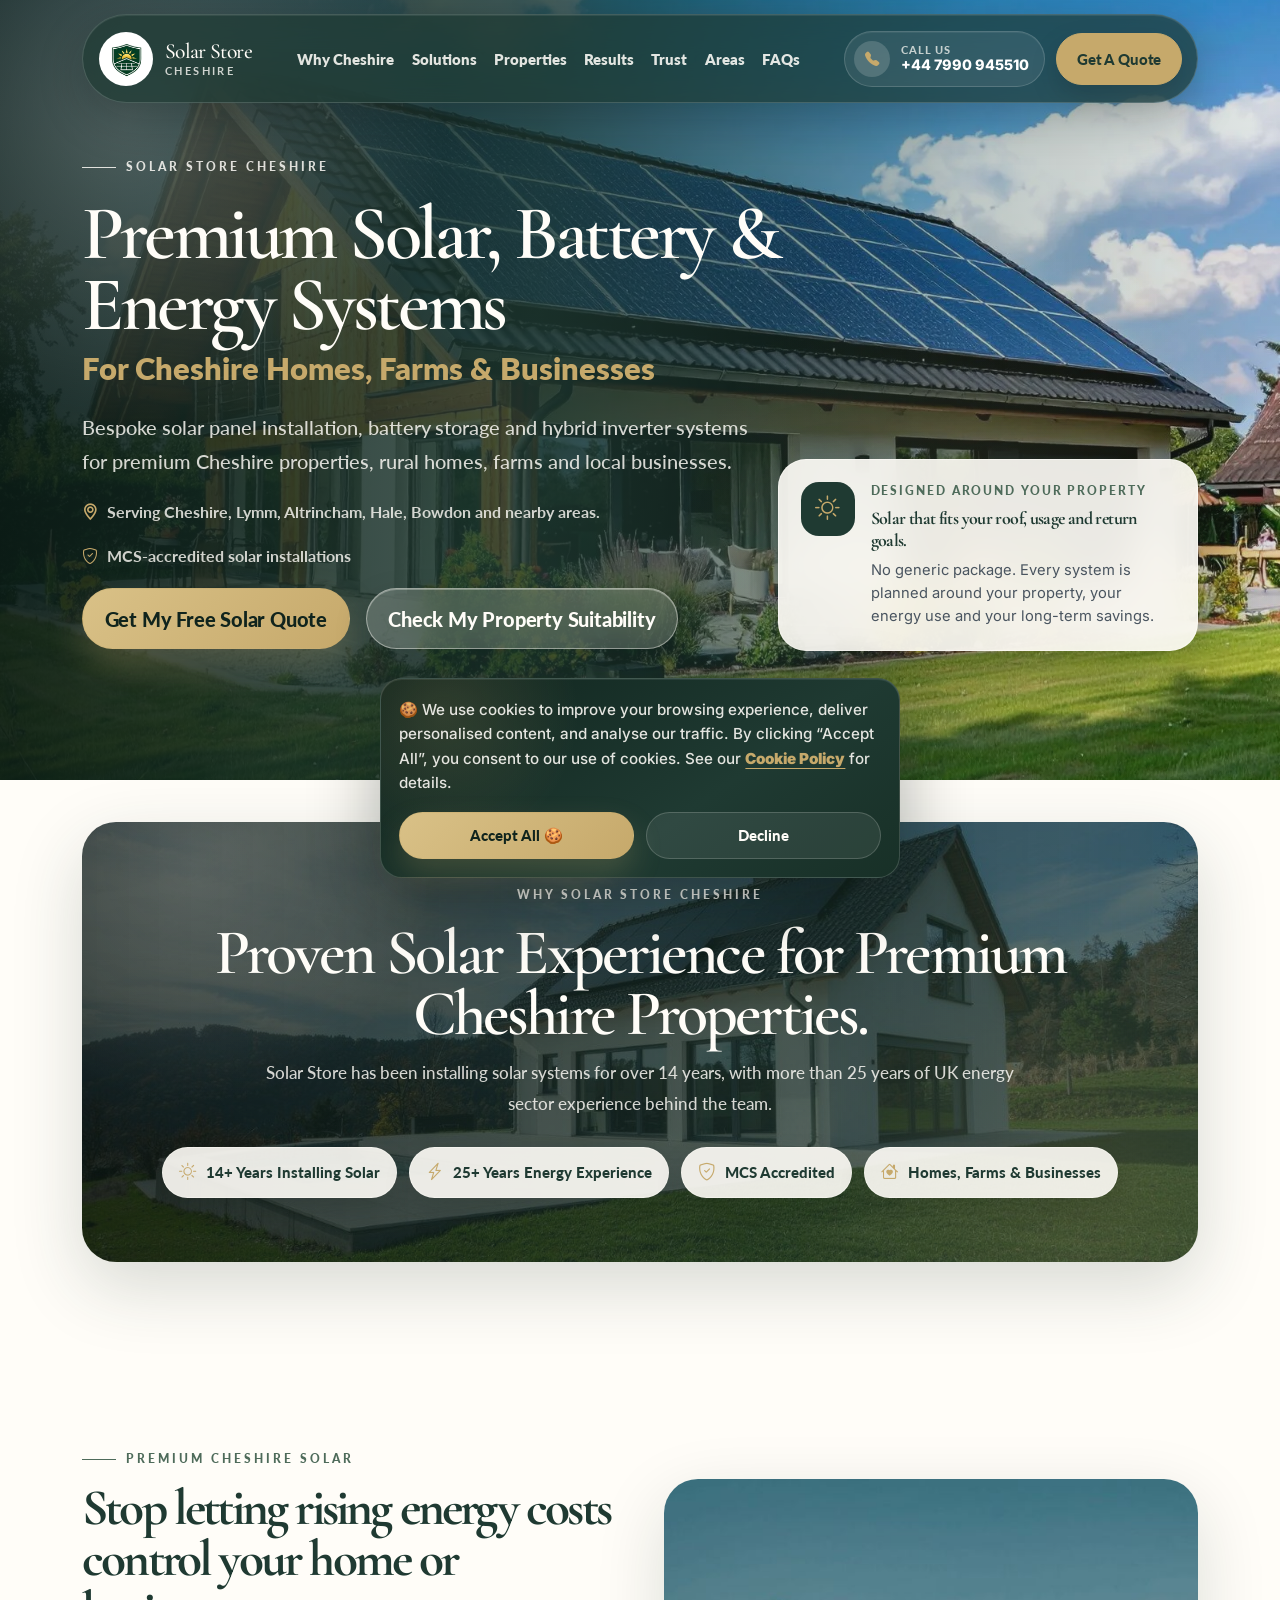
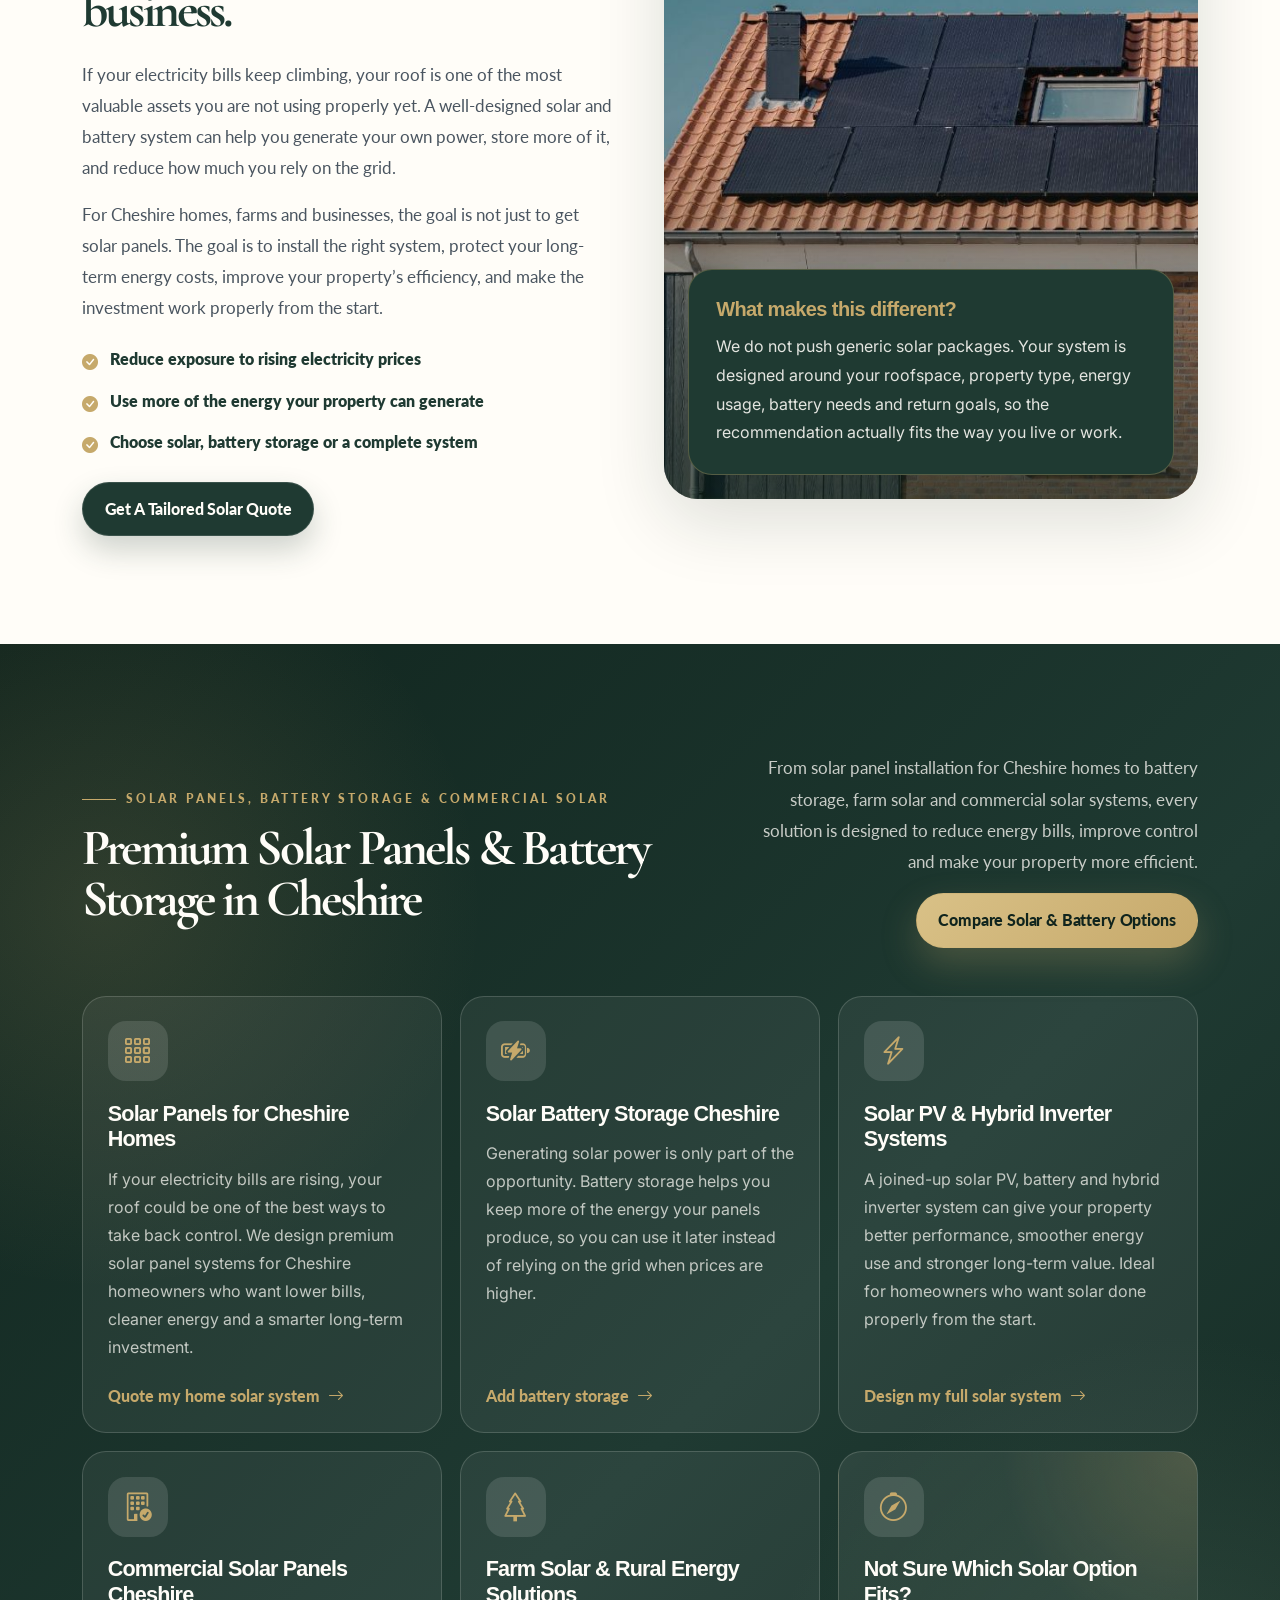
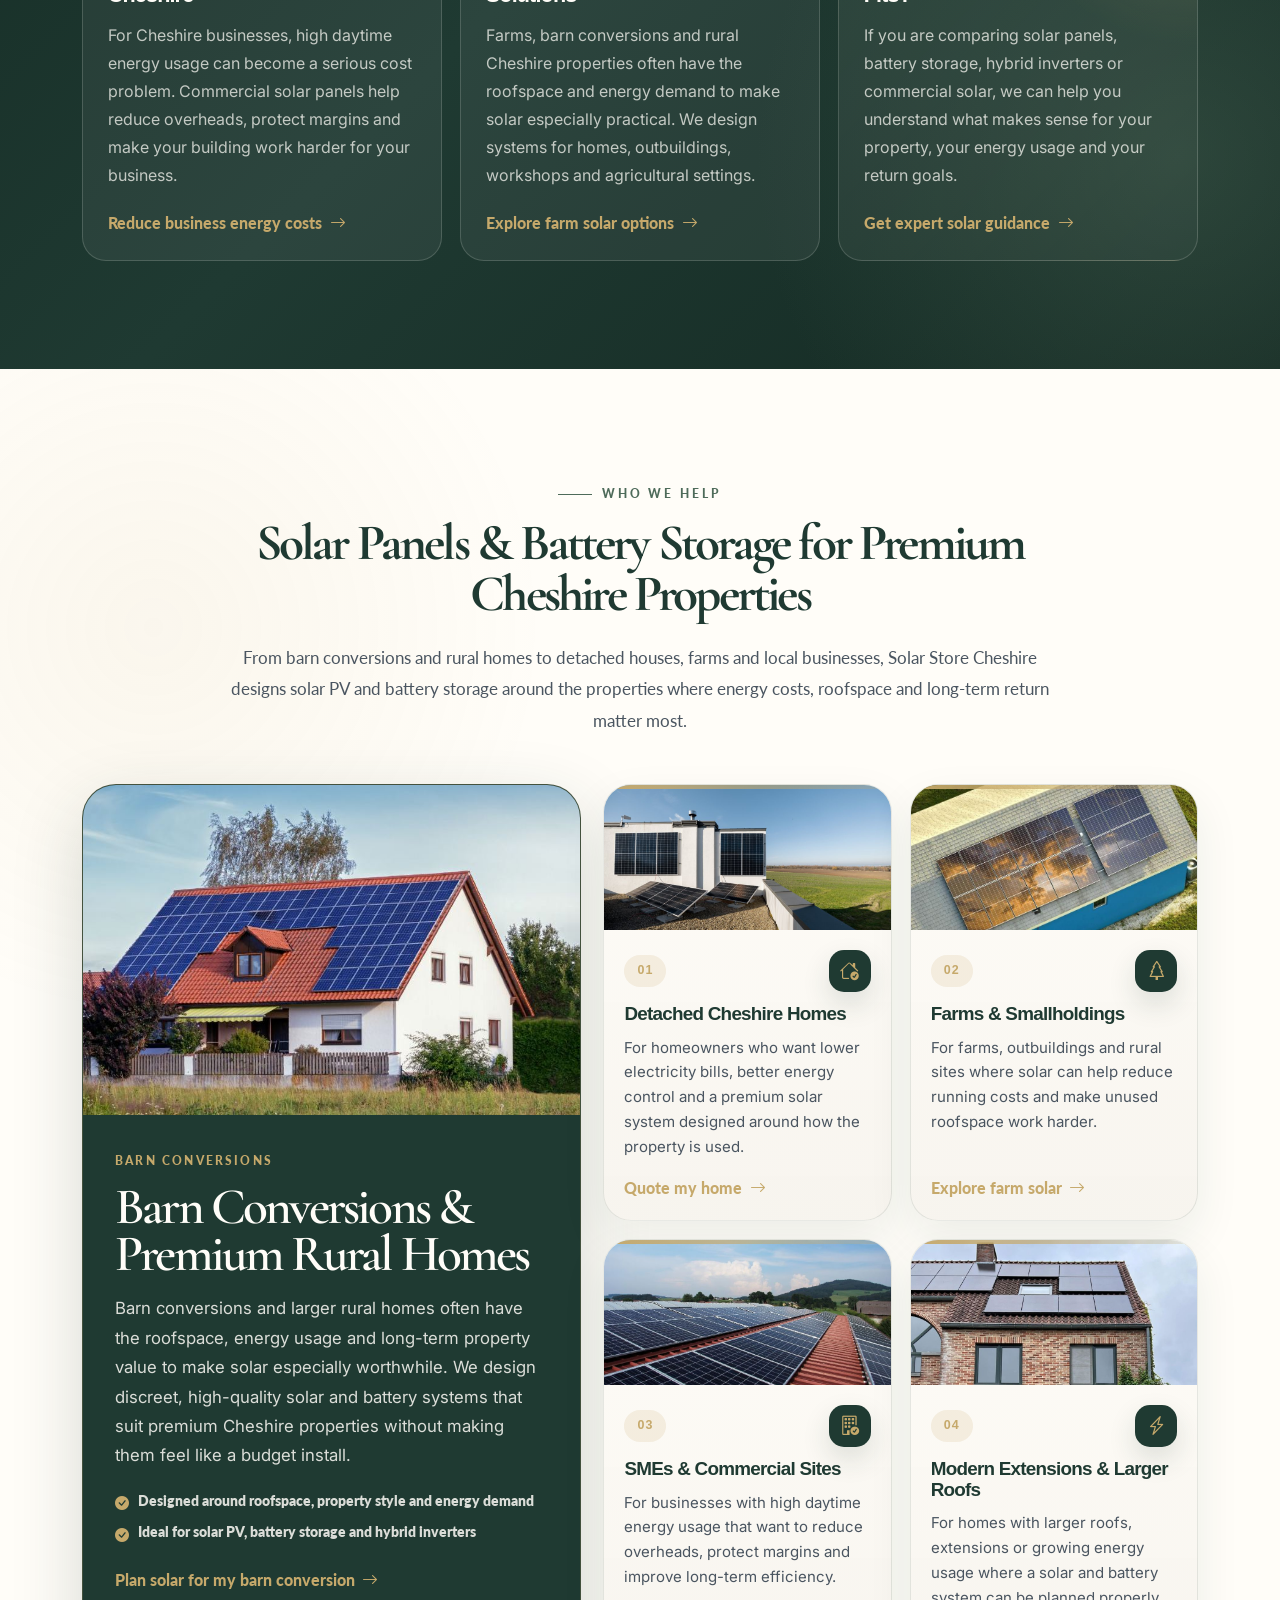
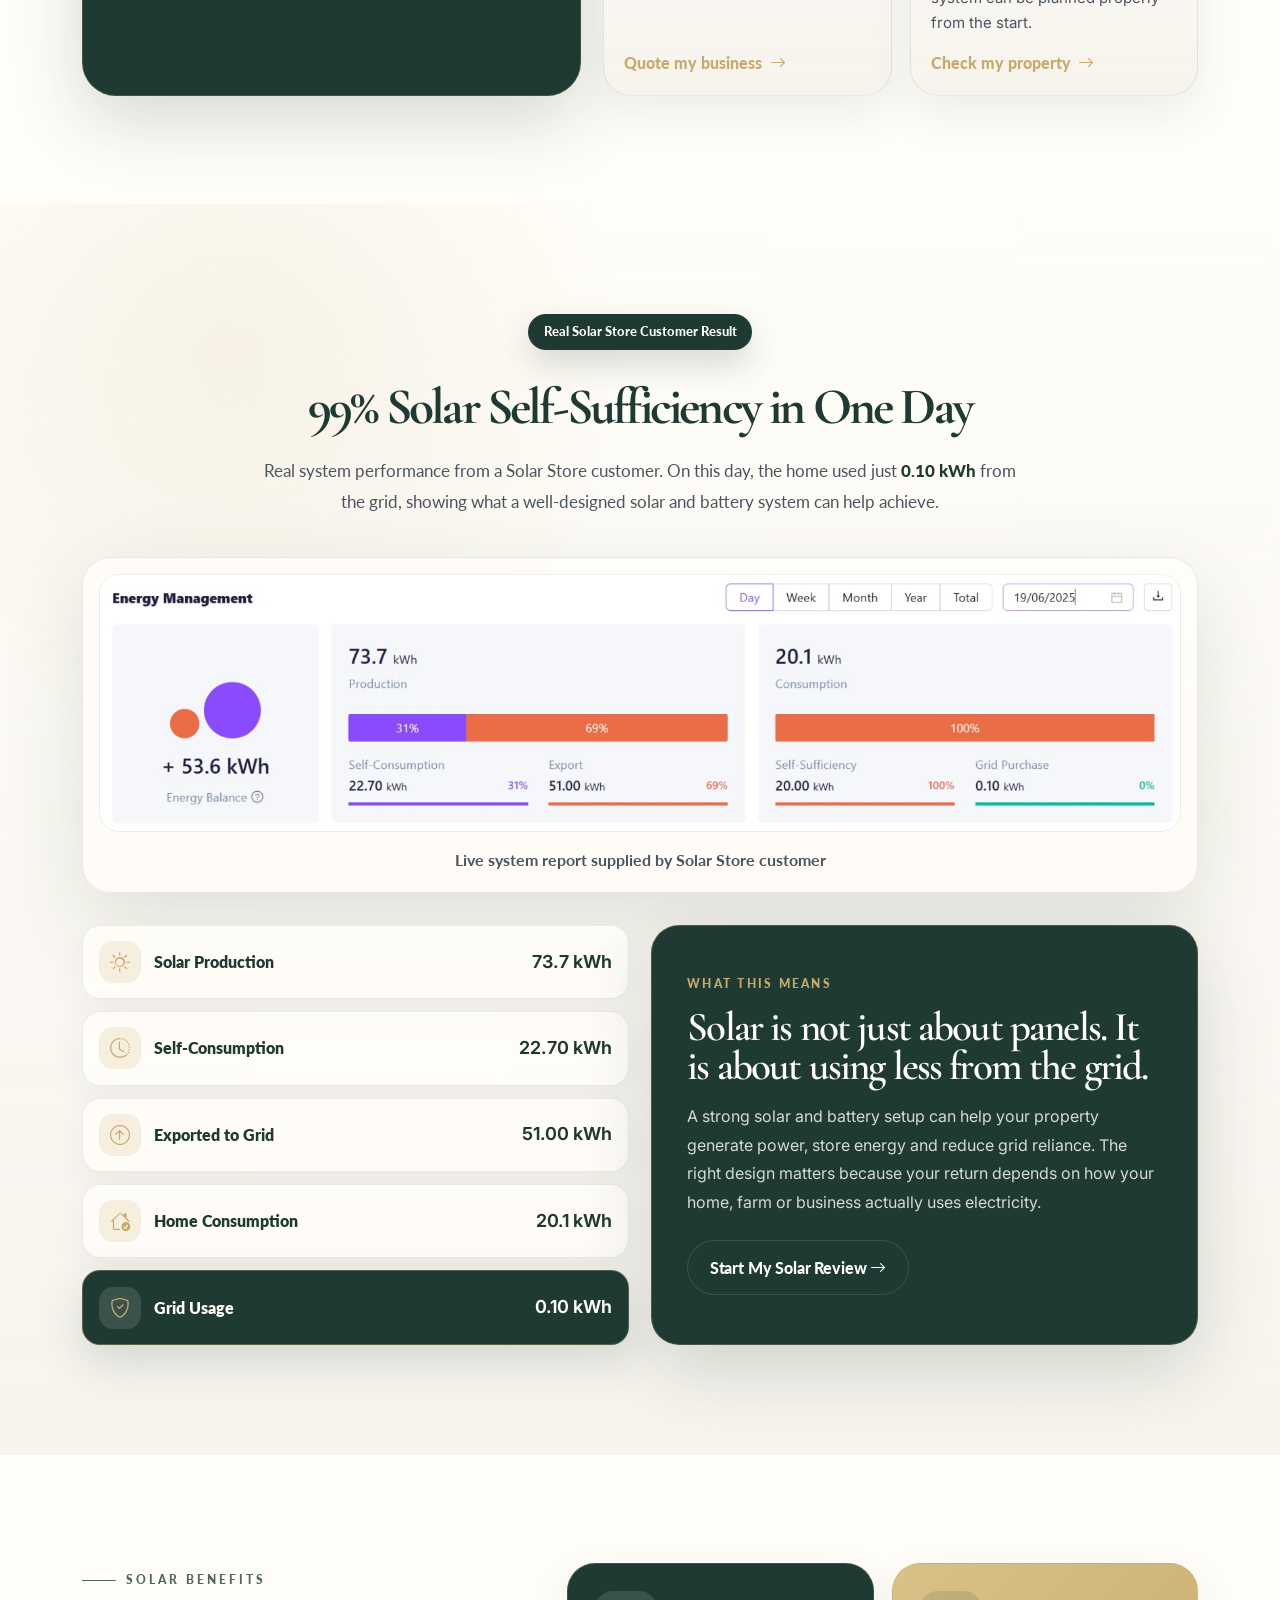
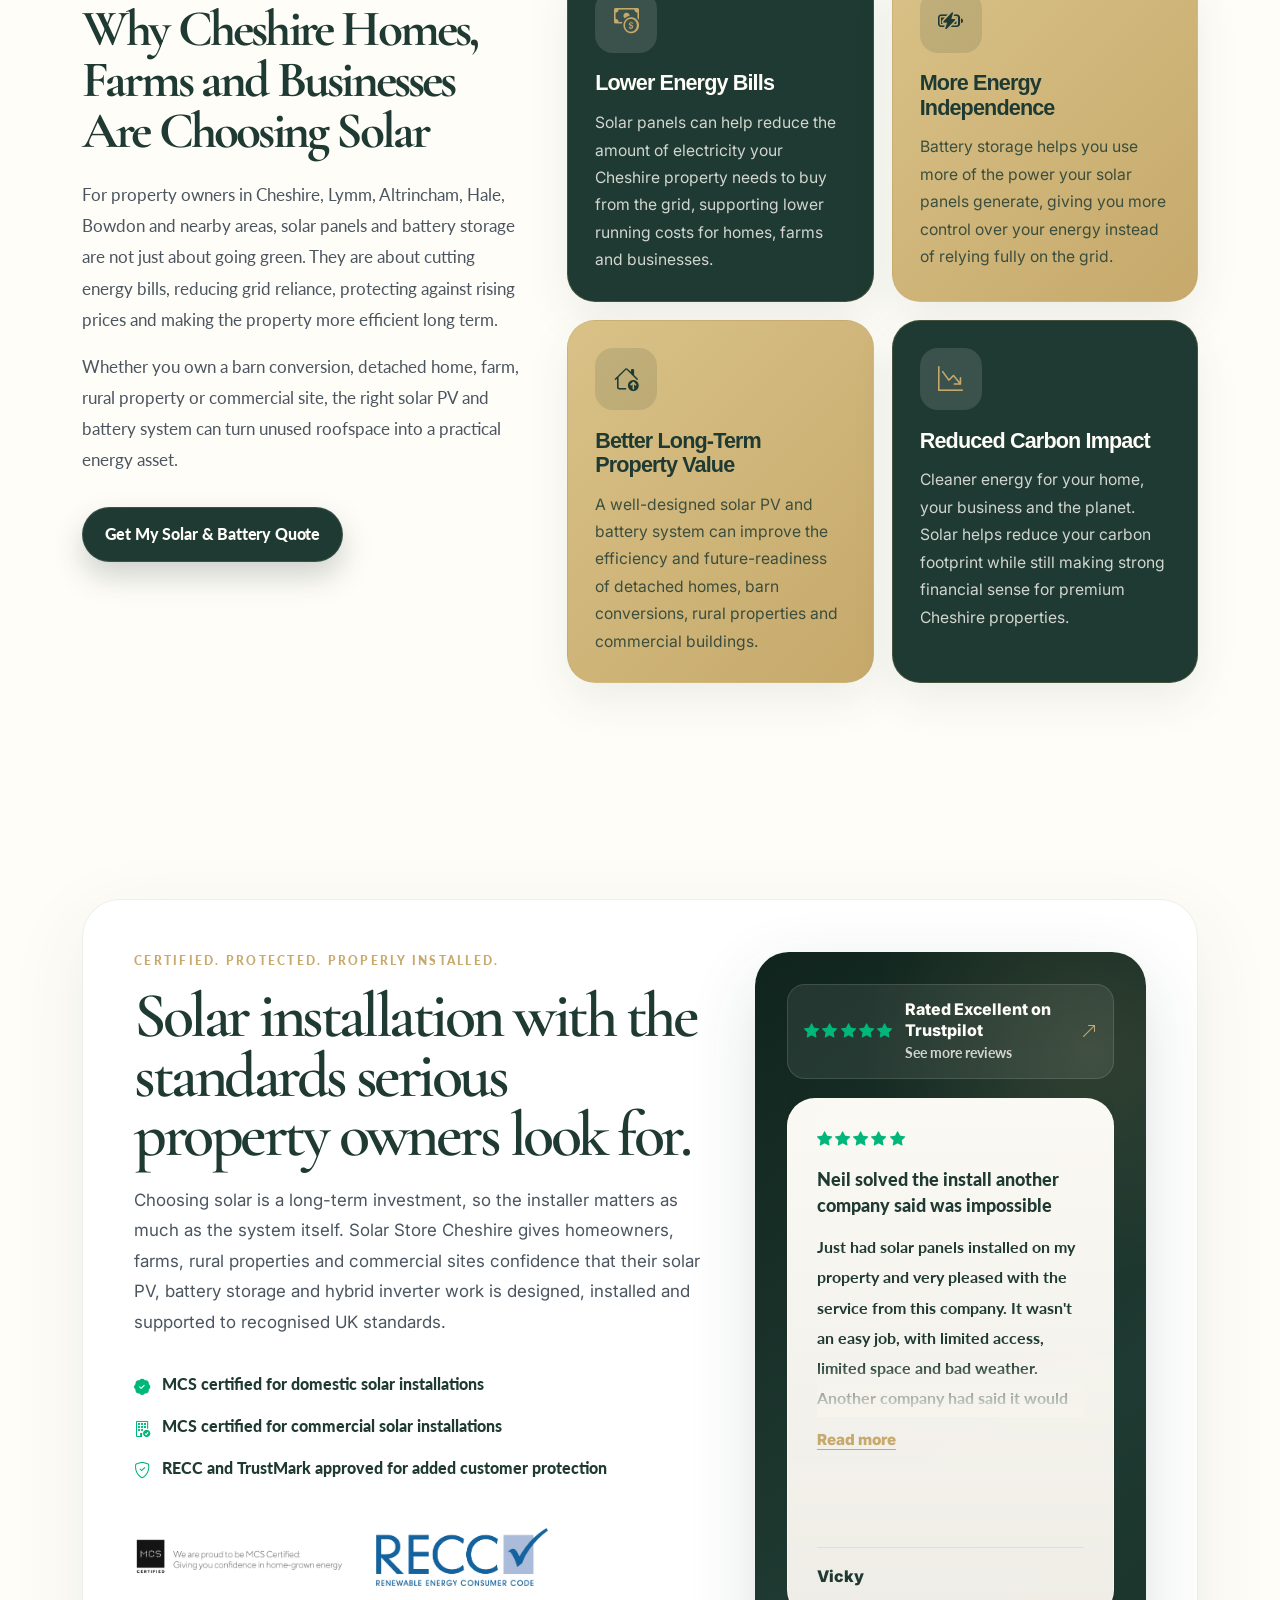
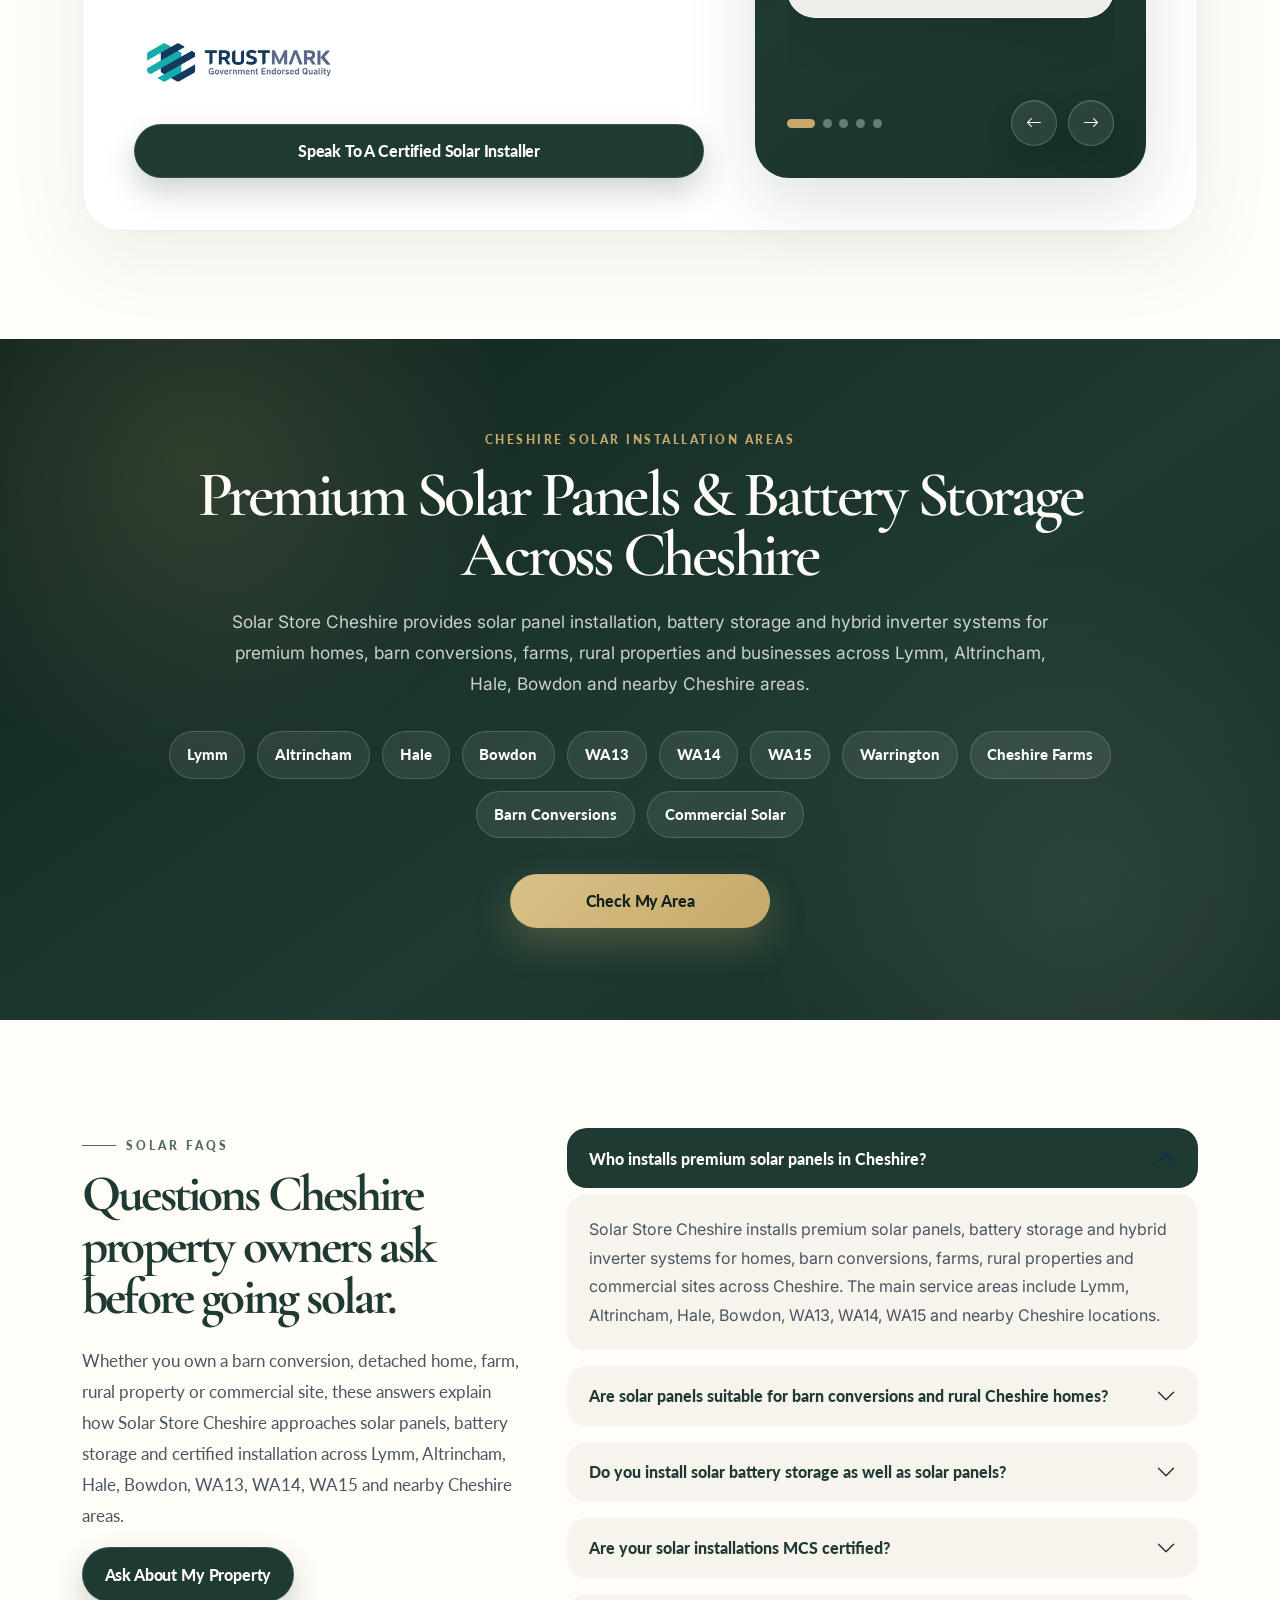
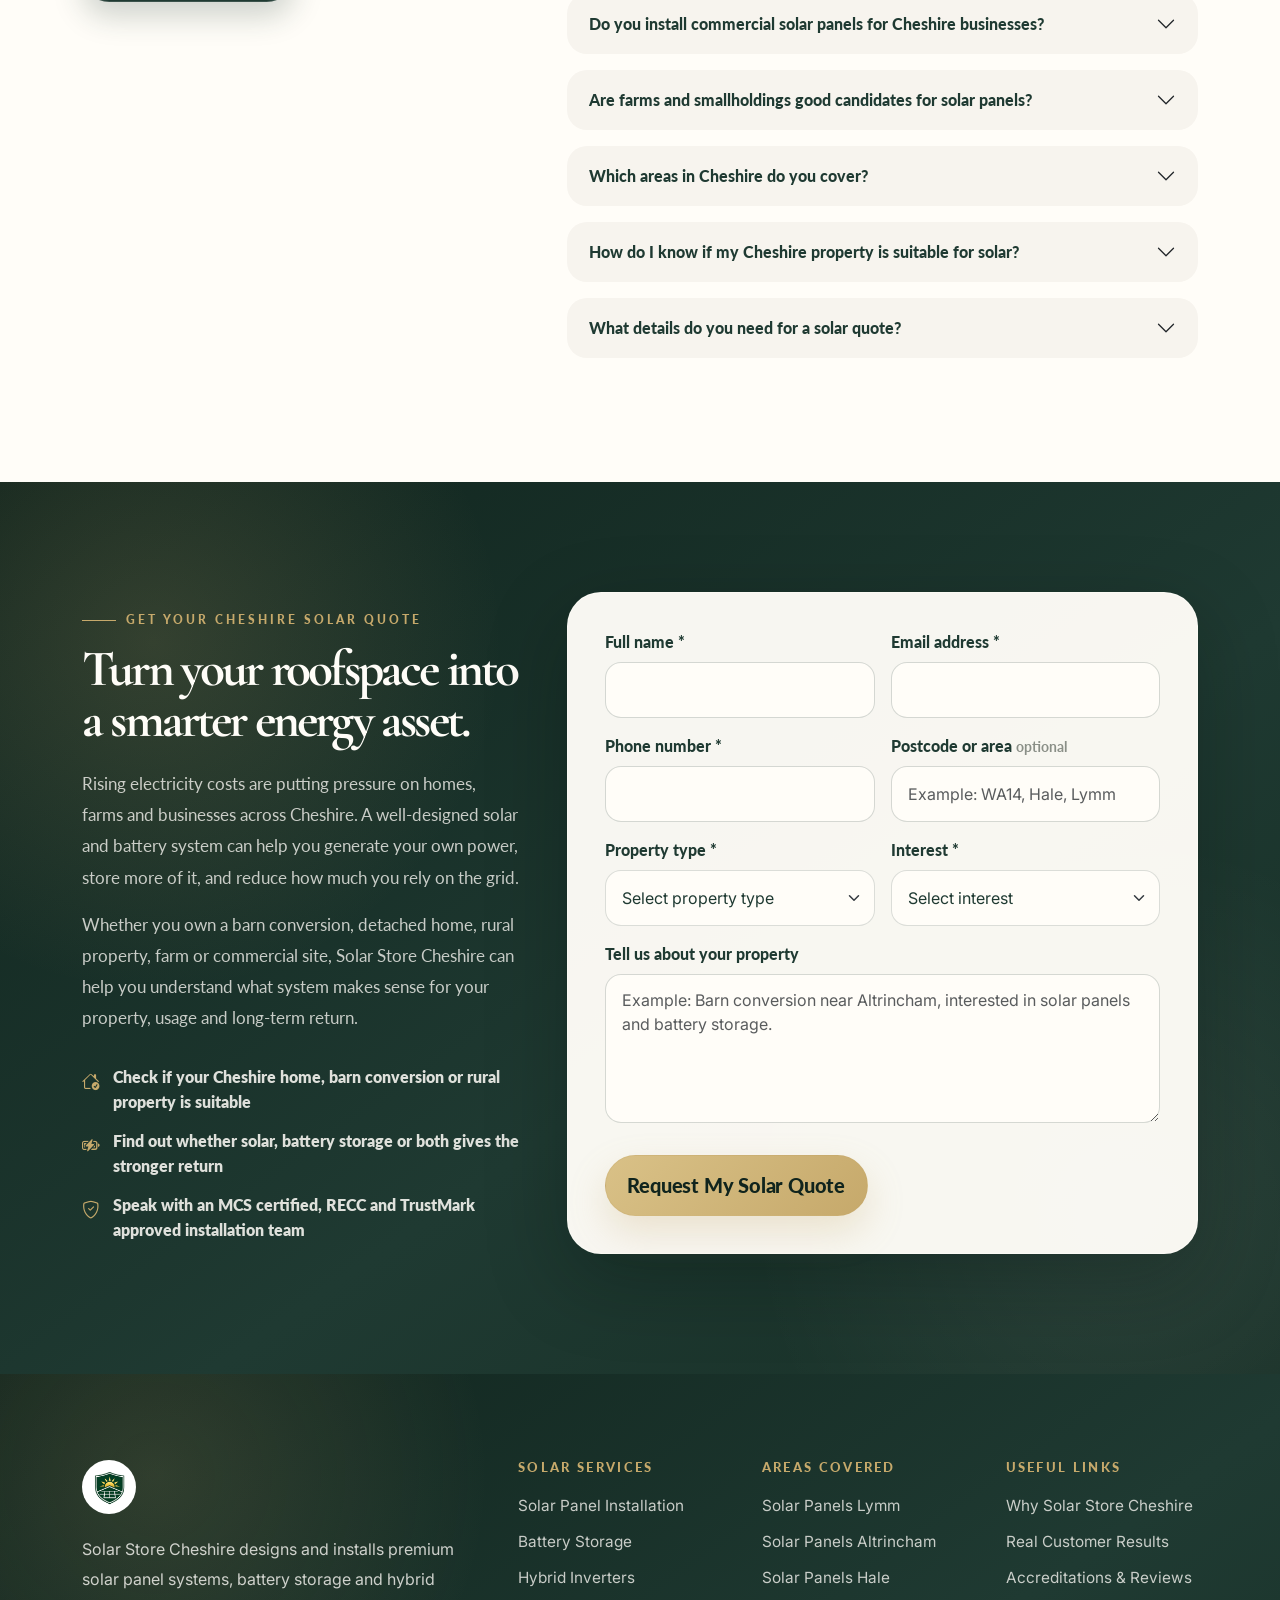
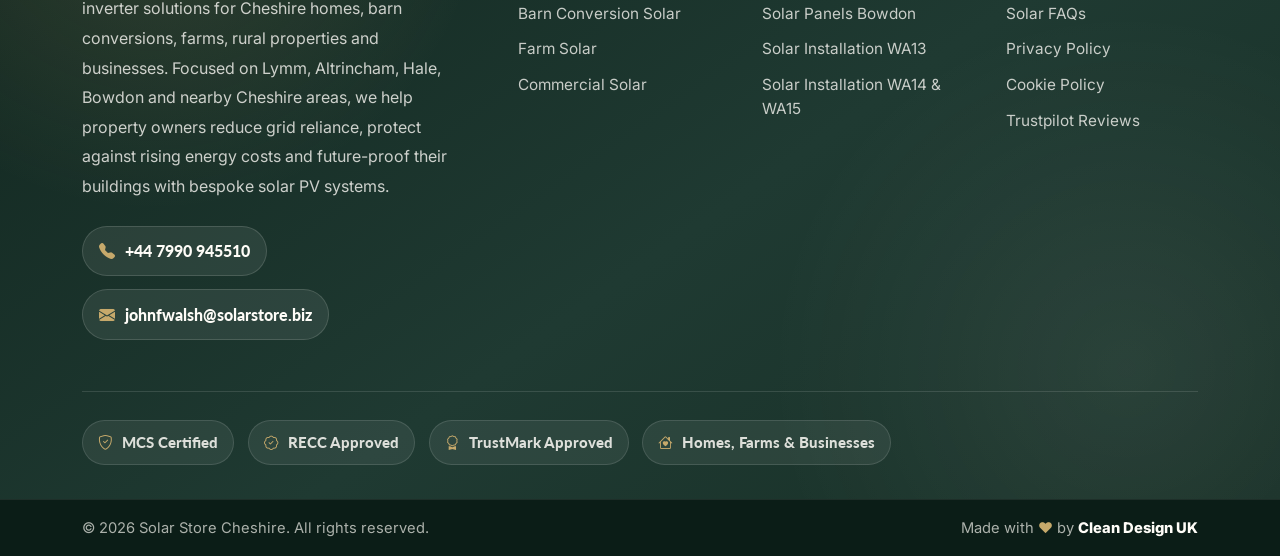
==== commit 76fc470d: "added access key and changed logo" ====
--- a/index.html
+++ b/index.html
@@ -1394,7 +1394,7 @@
         <div class="form-card final-form-card">
 
           <form id="solarLeadForm" action="https://api.web3forms.com/submit" method="POST" novalidate>
-            <input type="hidden" name="access_key" value="64b77c31-f500-4317-87f1-feb766e00ea7" />
+            <input type="hidden" name="access_key" value="ba5e4396-3cbc-4356-b37d-4add49f63153" />
             <input type="hidden" name="subject" value="New Solar Store Cheshire Lead" />
             <input type="hidden" name="from_name" value="Solar Store Cheshire Landing Page" />
             <input type="hidden" name="redirect" value="https://cleandesignuk.github.io/solarstorecheshire/thank-you.html" />
@@ -1456,7 +1456,6 @@
                 <textarea class="form-control" id="message" name="message" rows="5" placeholder="Example: Barn conversion near Altrincham, interested in solar panels and battery storage."></textarea>
               </div>
 
-
               <div class="col-12">
                 <div id="formError" class="form-error d-none" role="alert"></div>
               </div>
--- a/styles.css
+++ b/styles.css
@@ -3234,4 +3234,14 @@
   .mobile-swipe-controls {
     display: none !important;
   }
-}+}
+
+.brand-logo,
+.footer-logo {
+  width: 54px;
+  height: 54px;
+  border-radius: 50%;
+  object-fit: cover;
+  overflow: hidden;
+}
+
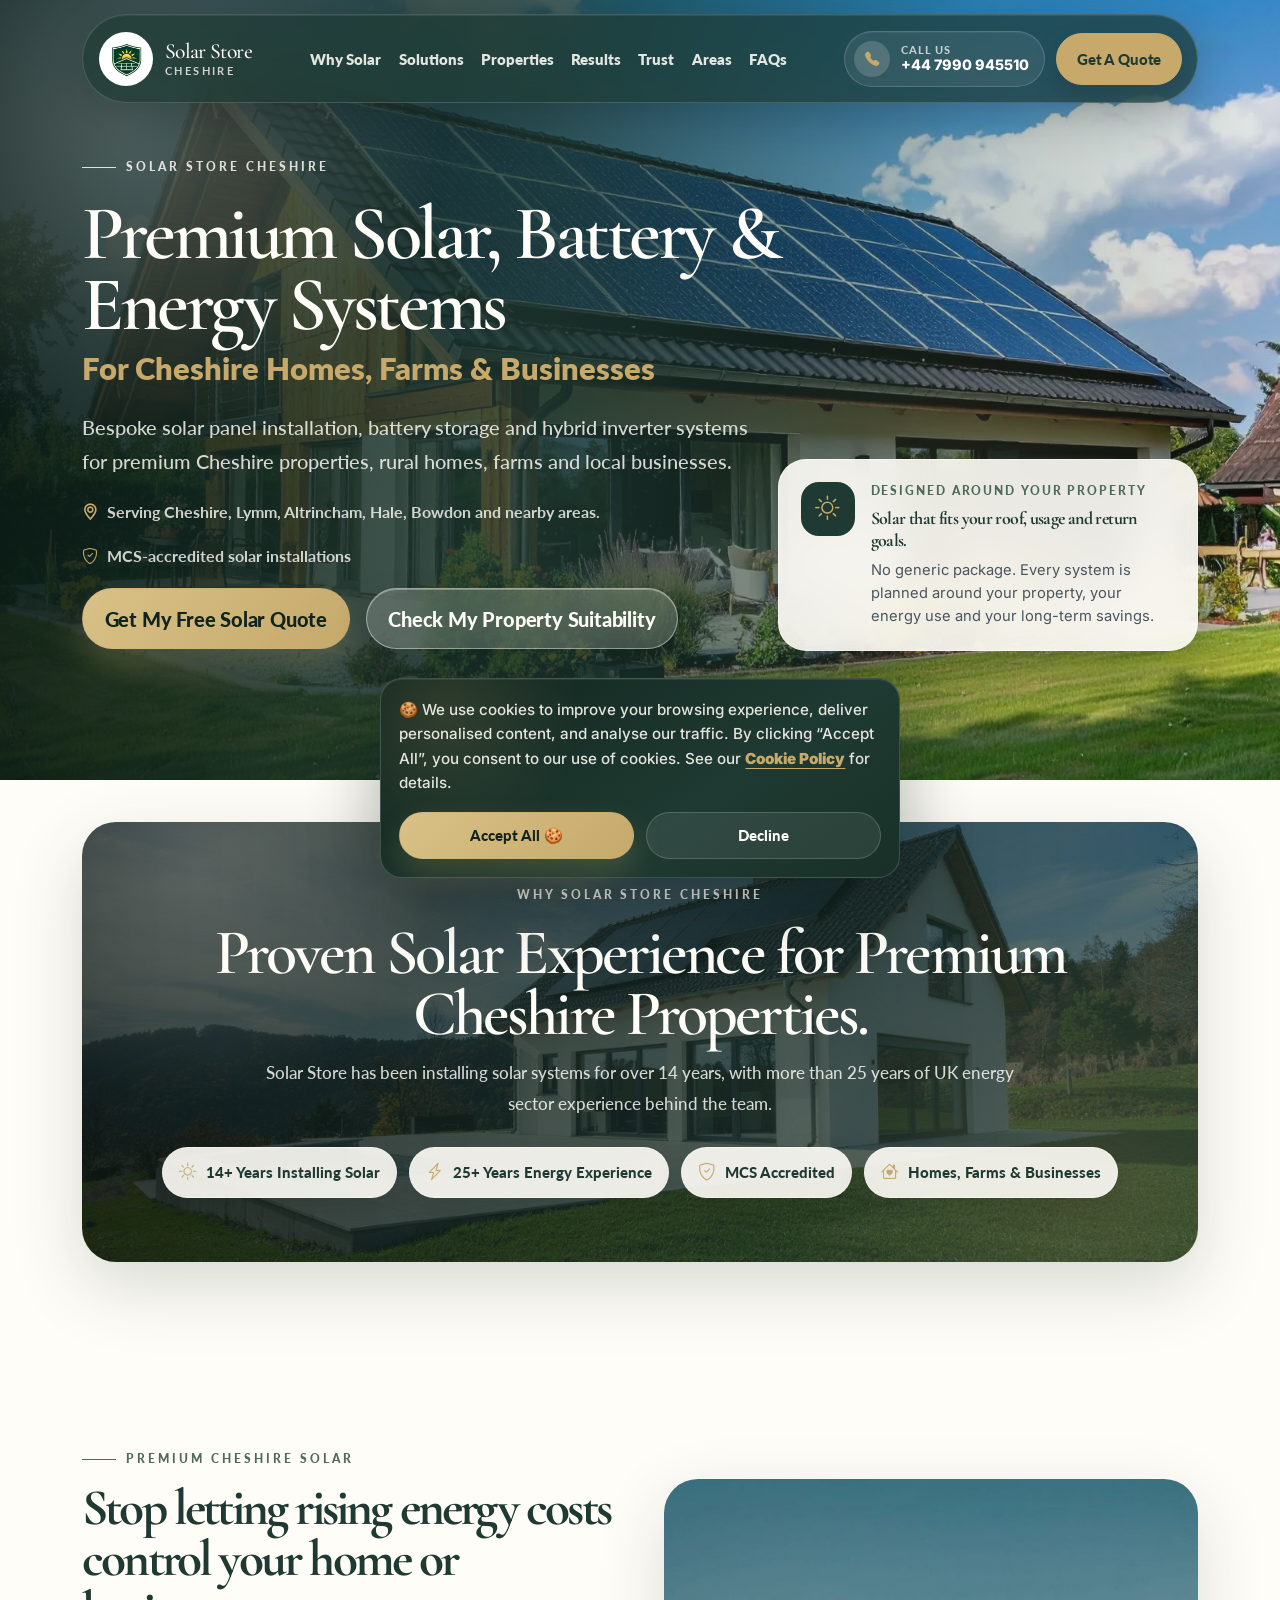
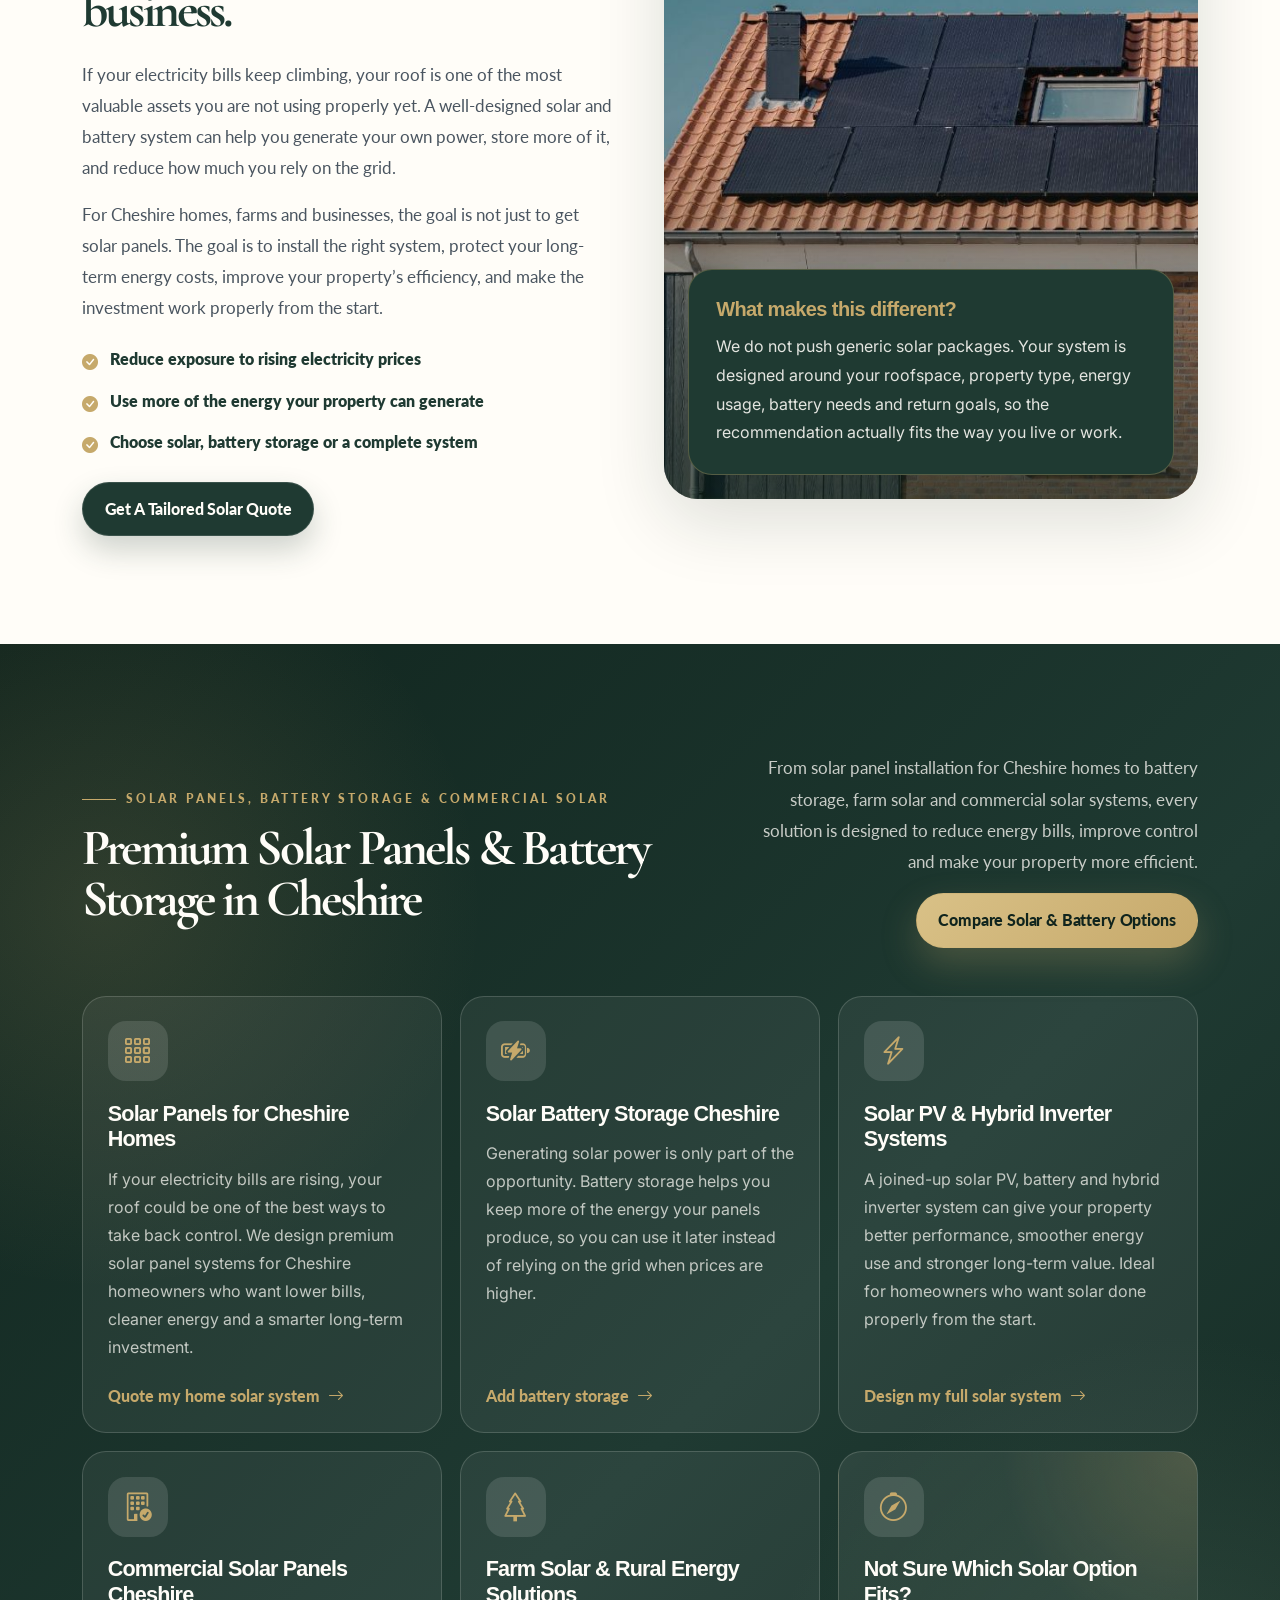
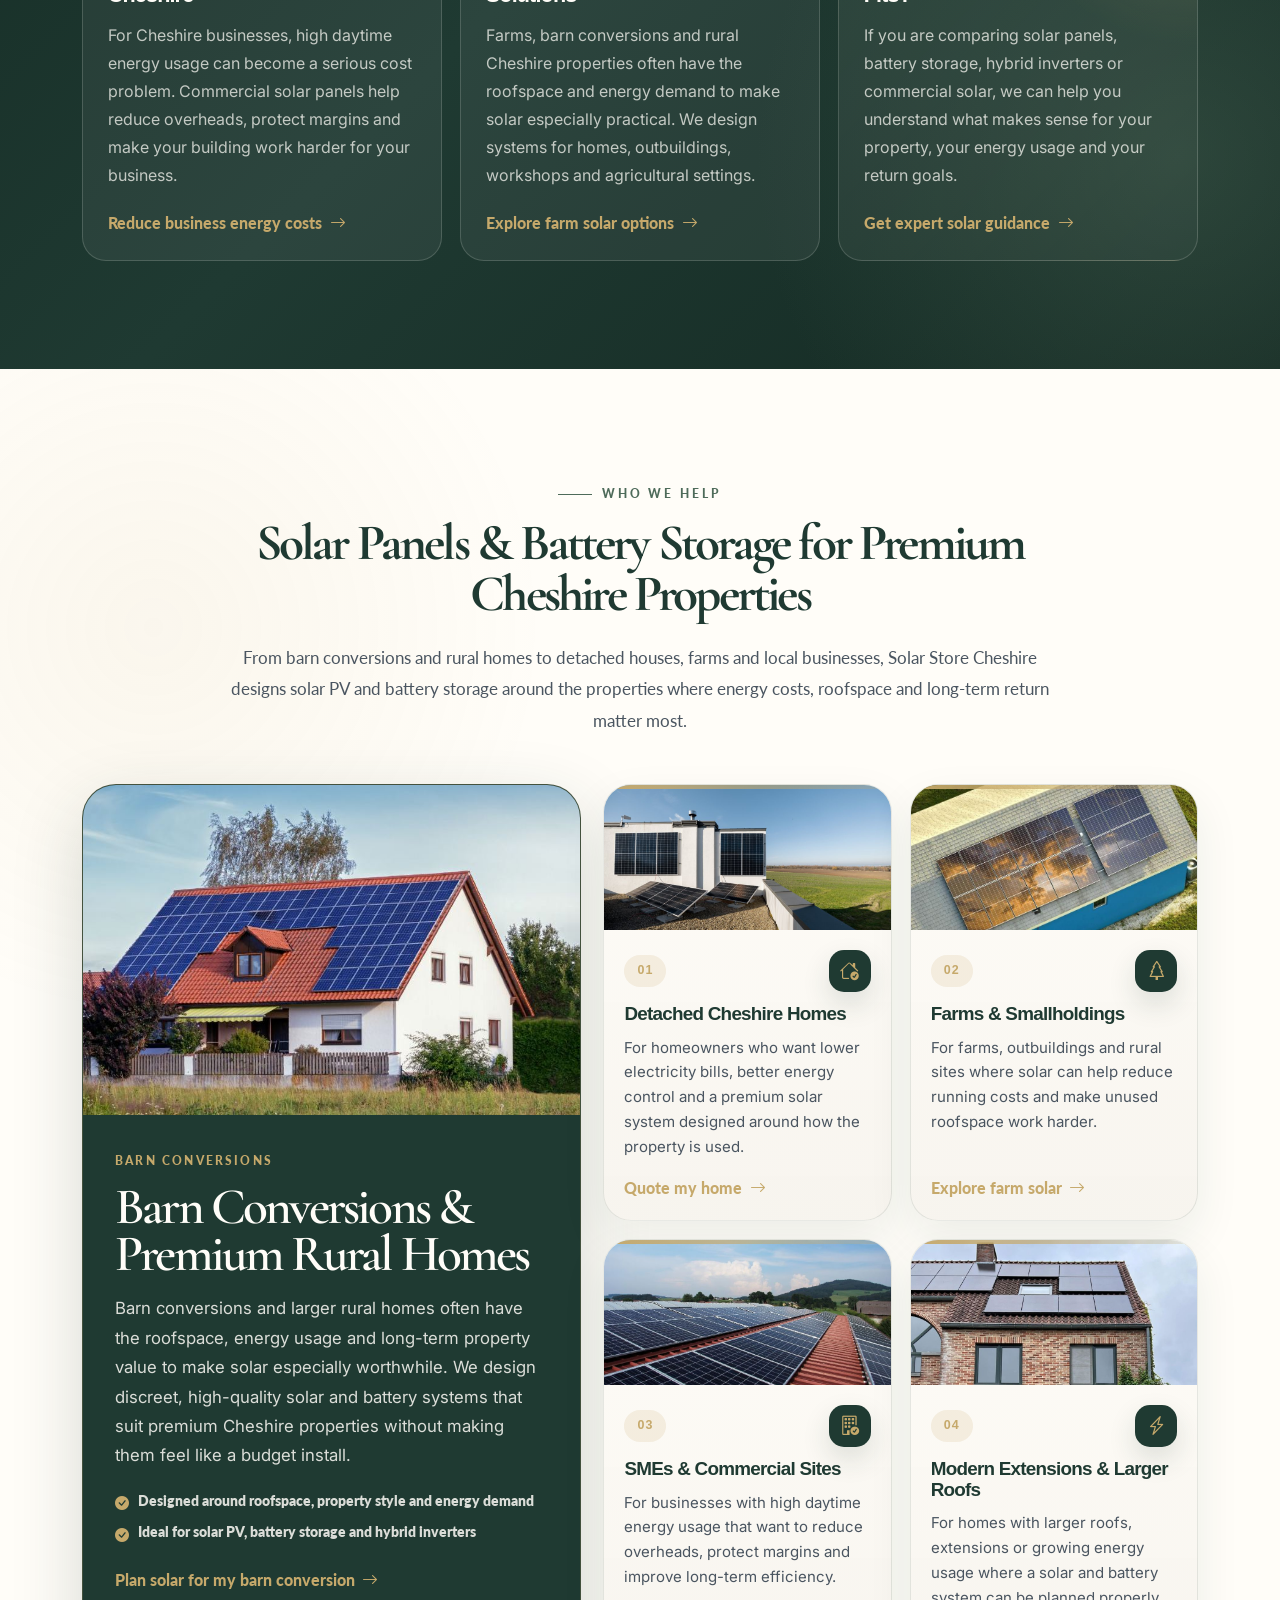
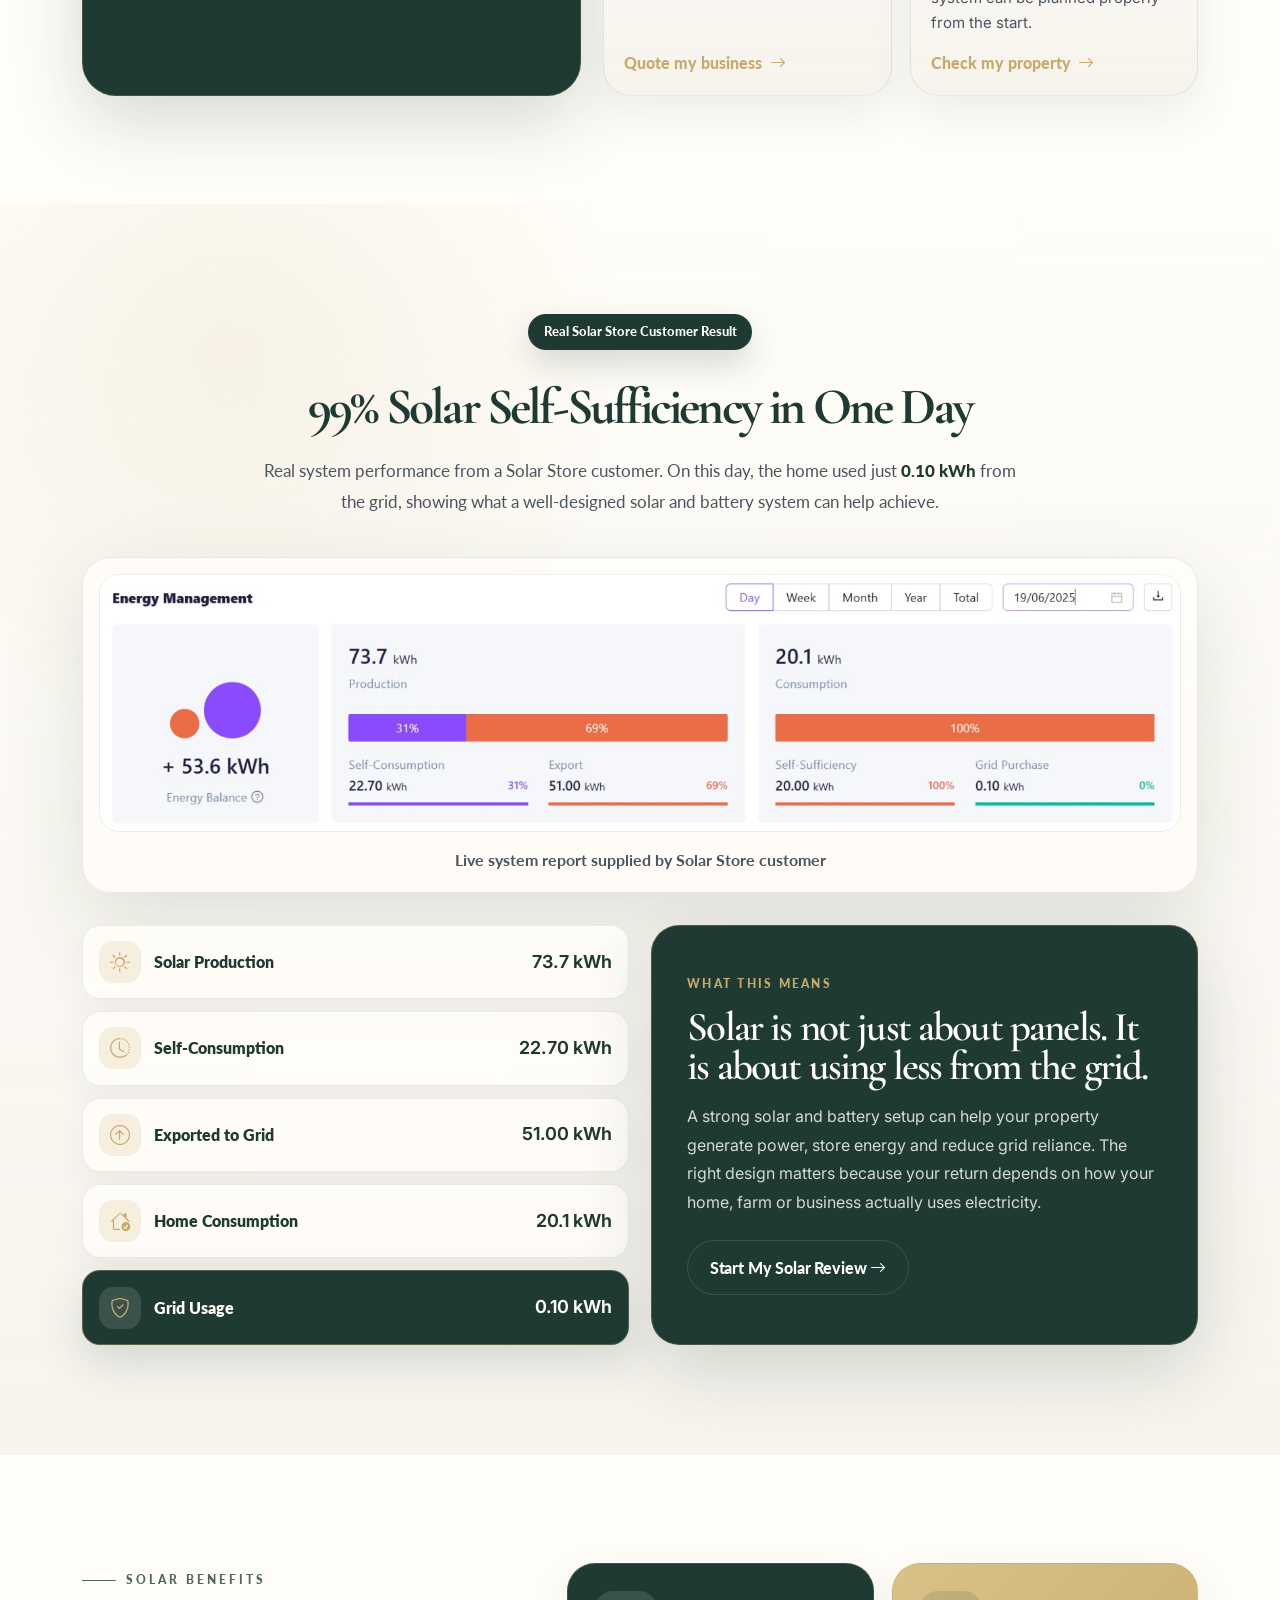
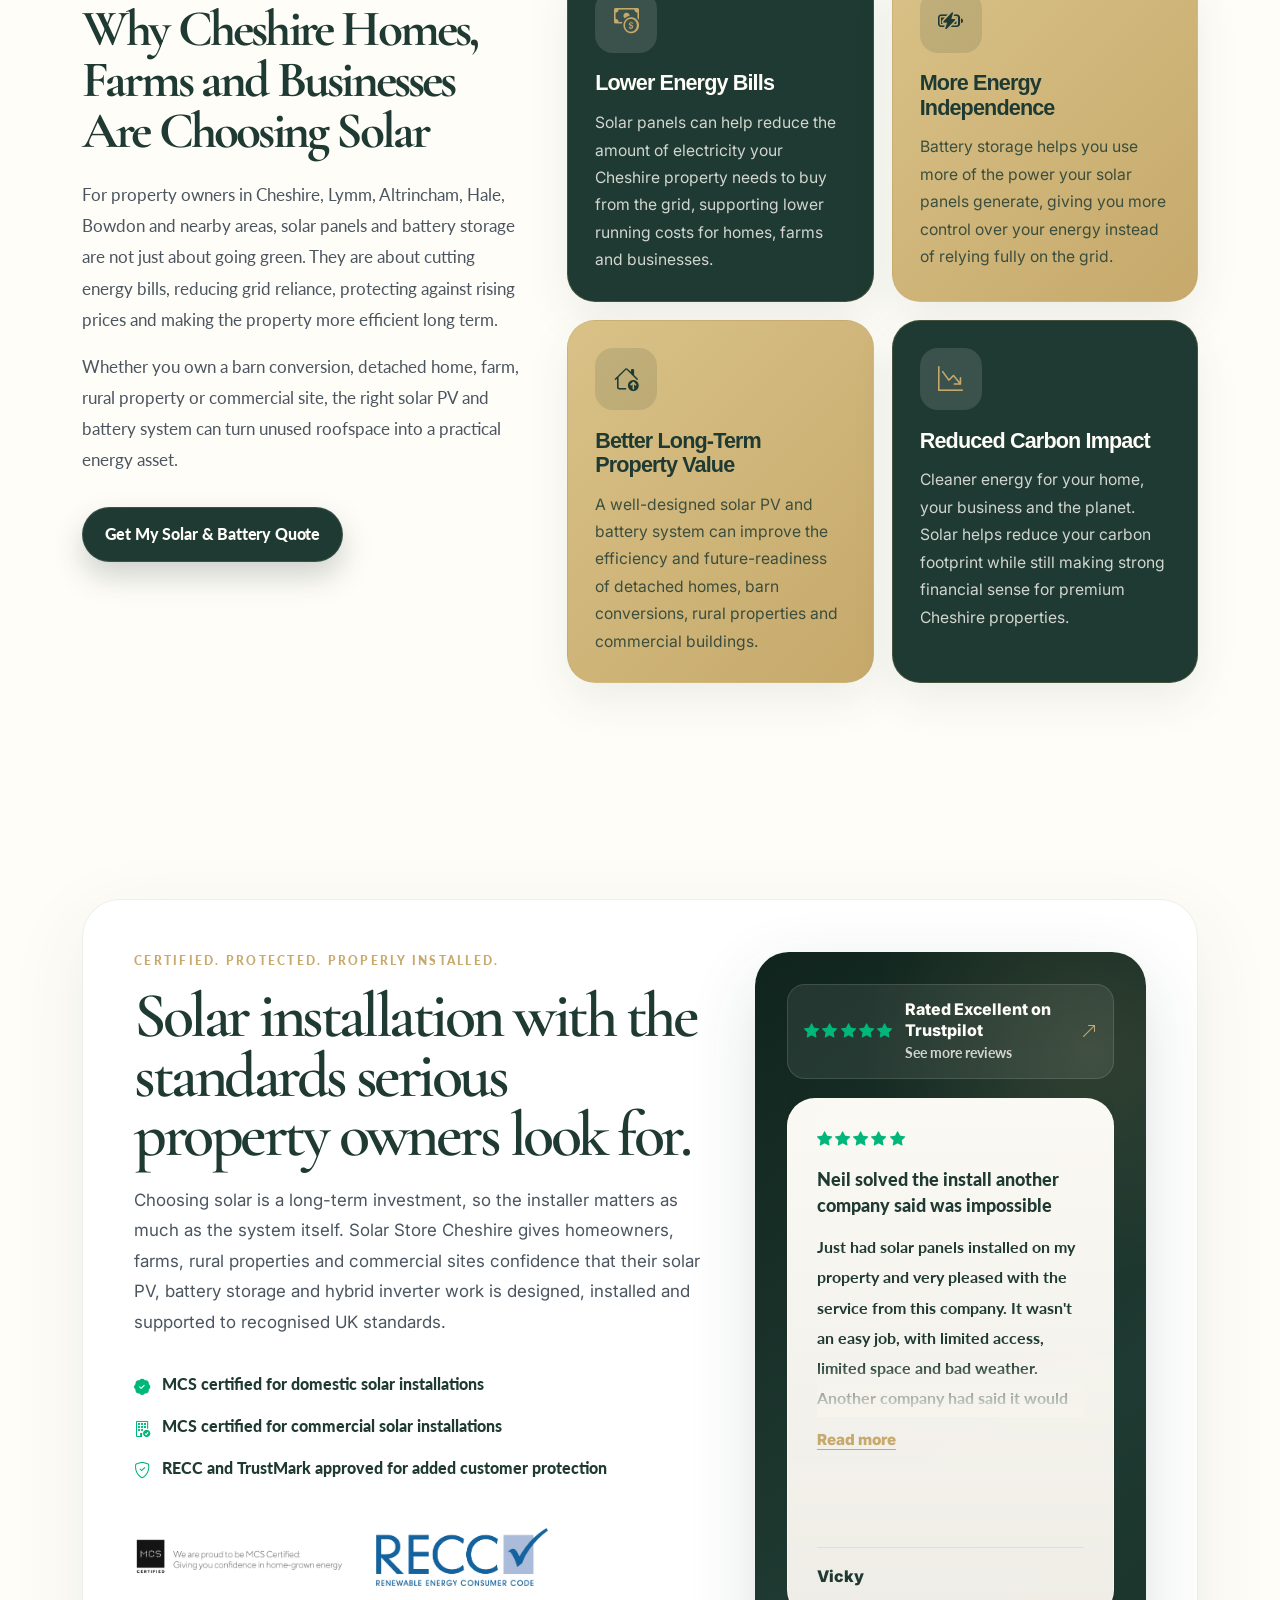
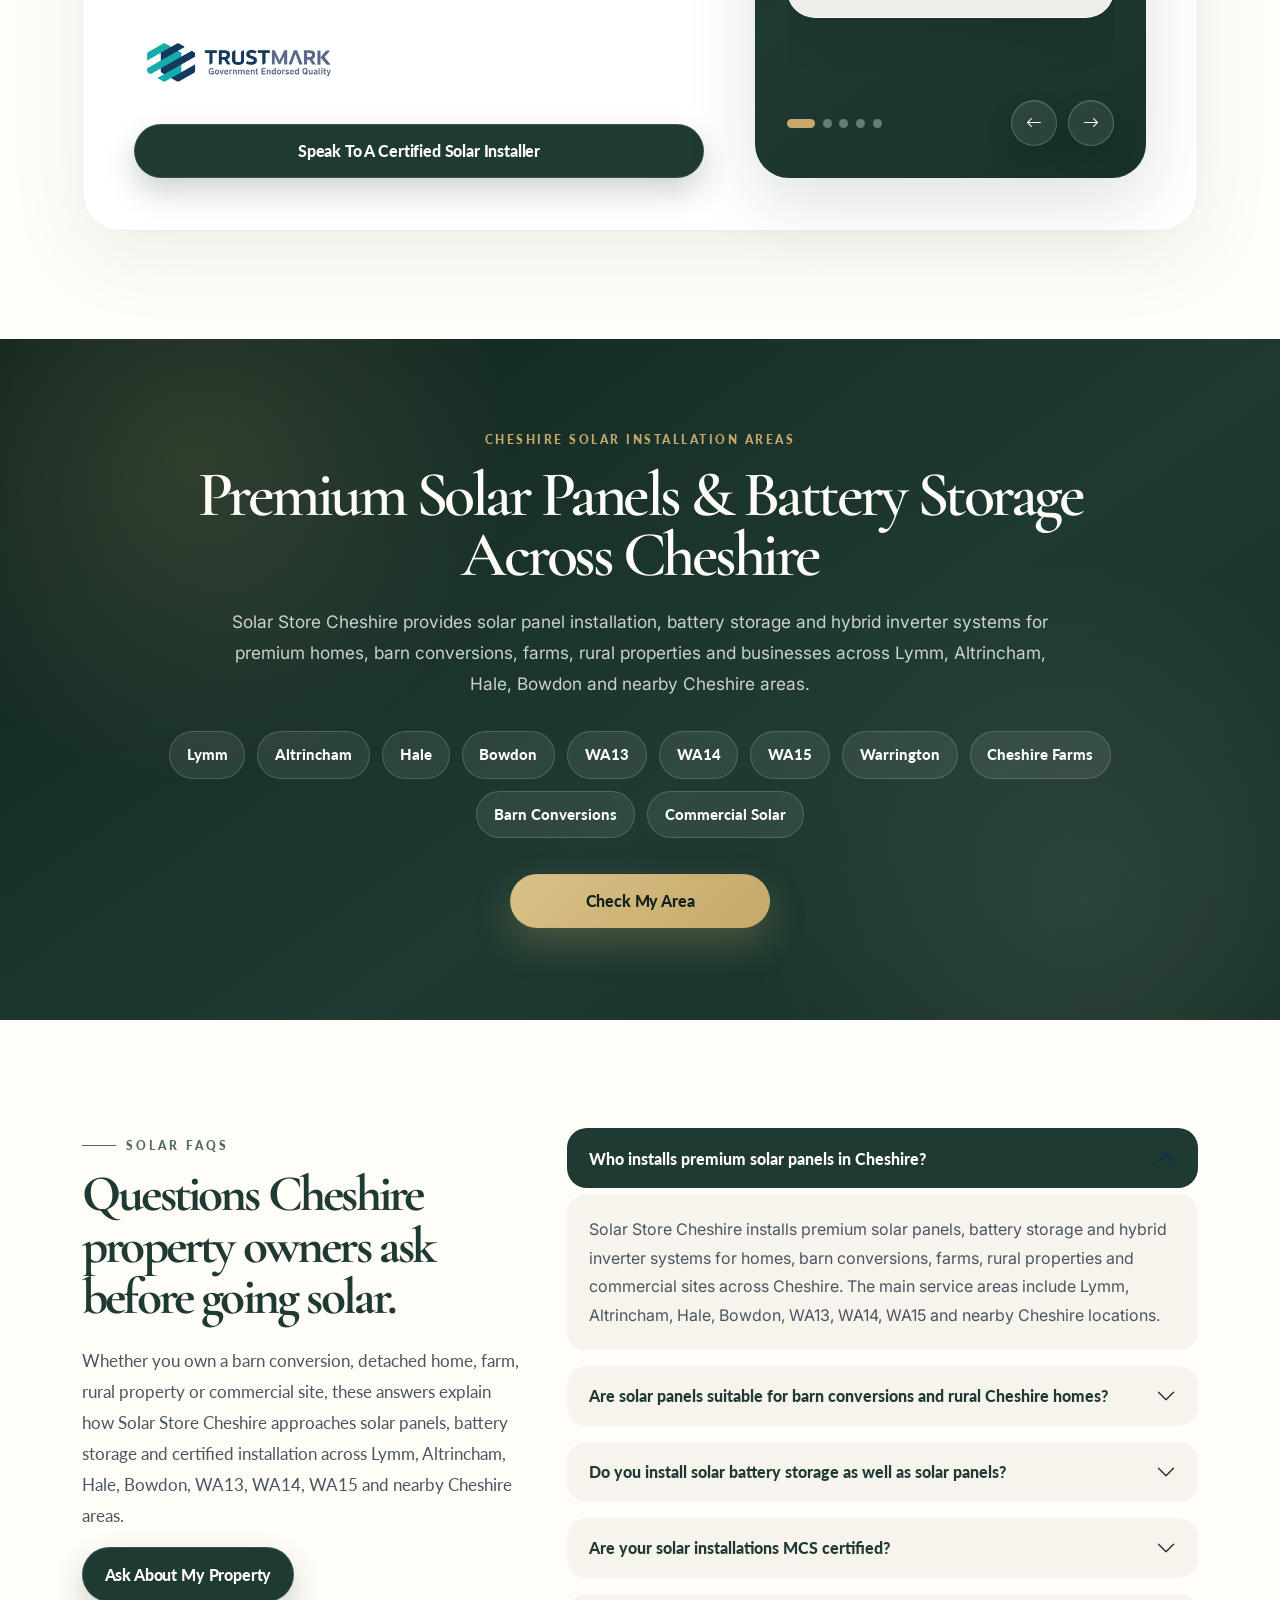
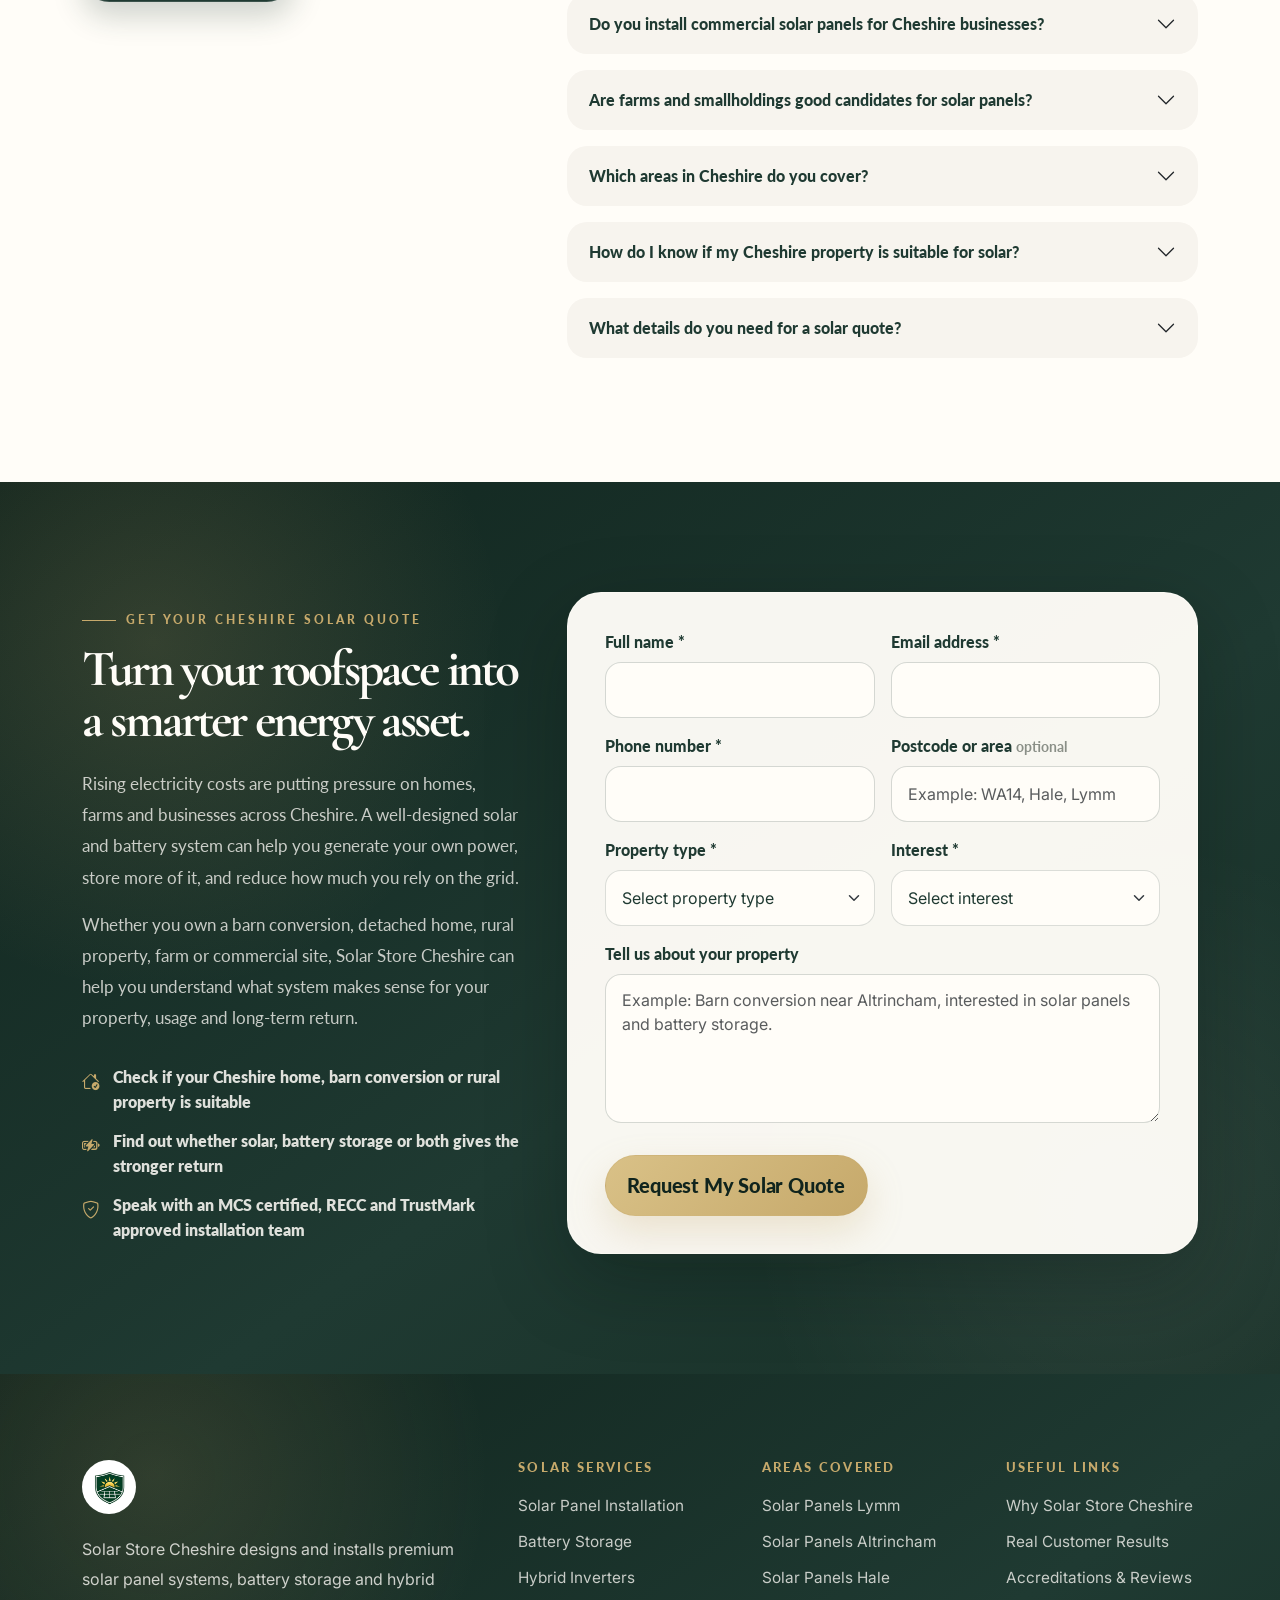
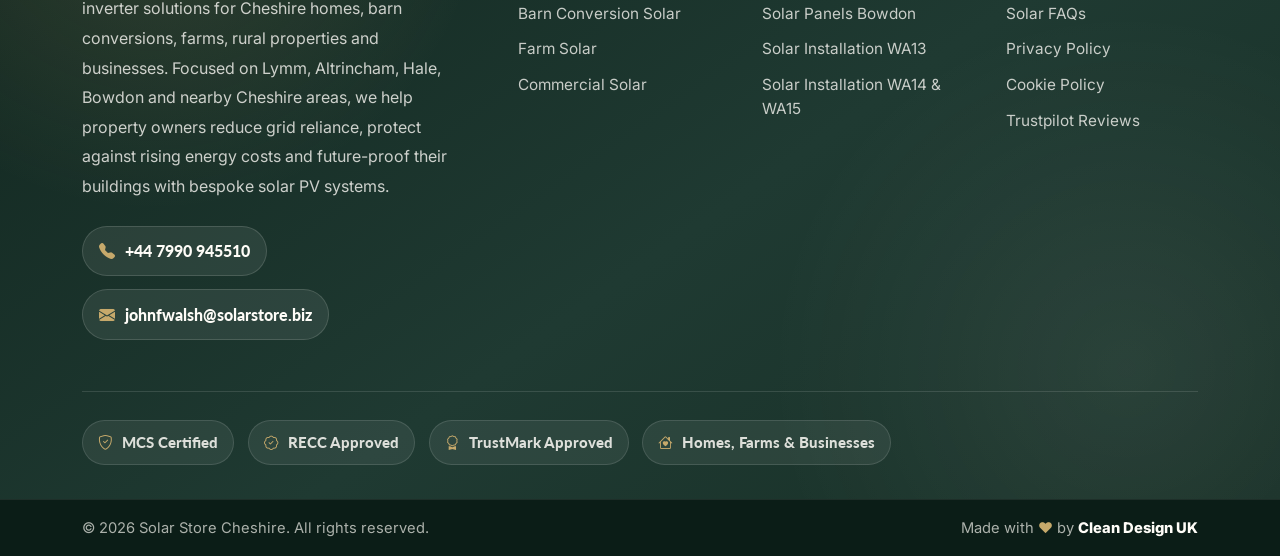
==== commit de1ab47b: "added domain" ====
--- a/index.html
+++ b/index.html
@@ -20,7 +20,7 @@
   content="solar panels Cheshire, solar panel installation Cheshire, solar installers Cheshire, MCS solar installer Cheshire, solar battery storage Cheshire, solar panels and battery storage Cheshire, battery storage Cheshire, solar PV Cheshire, hybrid inverter Cheshire, commercial solar Cheshire, farm solar Cheshire, solar panels for businesses Cheshire, barn conversion solar Cheshire, rural property solar Cheshire, solar panels Lymm, solar panels Altrincham, solar panels Hale, solar panels Bowdon, solar WA13, solar WA14, solar WA15, solar installers near me, solar battery storage near me, solar power installers near me" 
 />
 
-<link rel="canonical" href="https://www.solarstorecheshire.co.uk/" />
+<link rel="canonical" href="https://www.solarstorecheshire.uk/" />
 
 <!-- Favicon -->
 <link rel="icon" type="image/png" href="images/solar-store-cheshire-logo-150.jpg" />
@@ -36,9 +36,9 @@
   property="og:description" 
   content="Solar Store Cheshire installs premium solar panels, battery storage and hybrid inverter systems for homes, barn conversions, farms and businesses across Lymm, Altrincham, Hale, Bowdon, WA13, WA14 and WA15." 
 />
-<meta property="og:url" content="https://www.solarstorecheshire.co.uk/" />
-<meta property="og:image" content="https://www.solarstorecheshire.co.uk/images/solar-store-cheshire-logo-400.jpg" />
-<meta property="og:image:secure_url" content="https://www.solarstorecheshire.co.uk/images/solar-store-cheshire-logo-400.jpg" />
+<meta property="og:url" content="https://www.solarstorecheshire.uk/" />
+<meta property="og:image" content="https://www.solarstorecheshire.uk/images/solar-store-cheshire-logo-400.jpg" />
+<meta property="og:image:secure_url" content="https://www.solarstorecheshire.uk/images/solar-store-cheshire-logo-400.jpg" />
 <meta property="og:image:type" content="image/png" />
 <meta property="og:image:alt" content="Solar Store Cheshire logo" />
 
@@ -49,7 +49,7 @@
   name="twitter:description" 
   content="Premium solar panels, battery storage, hybrid inverters and MCS certified solar installation for Cheshire homes, barn conversions, farms and businesses." 
 />
-<meta name="twitter:image" content="https://www.solarstorecheshire.co.uk/images/solar-store-cheshire-logo-400.jpg" />
+<meta name="twitter:image" content="https://www.solarstorecheshire.uk/images/solar-store-cheshire-logo-400.jpg" />
 <meta name="twitter:image:alt" content="Solar Store Cheshire logo" />
 
   <link rel="preconnect" href="https://fonts.googleapis.com">
@@ -72,7 +72,7 @@
       "@id": "https://solarstore.biz/#organization",
       "name": "Solar Store",
       "url": "https://solarstore.biz/",
-      "logo": "https://www.solarstorecheshire.co.uk/images/solar-store-cheshire-logo.png",
+      "logo": "https://www.solarstorecheshire.uk/images/solar-store-cheshire-logo.png",
       "sameAs": [
         "https://uk.trustpilot.com/review/solarstore.biz",
         "https://mcscertified.com/",
@@ -86,17 +86,17 @@
         "HomeAndConstructionBusiness",
         "ProfessionalService"
       ],
-      "@id": "https://www.solarstorecheshire.co.uk/#localbusiness",
+      "@id": "https://www.solarstorecheshire.uk/#localbusiness",
       "name": "Solar Store Cheshire",
       "alternateName": [
         "Solar Store Cheshire Solar Installers",
         "Solar Store Cheshire Solar Panels",
         "Solar Store Cheshire Battery Storage"
       ],
-      "url": "https://www.solarstorecheshire.co.uk/",
-      "logo": "https://www.solarstorecheshire.co.uk/images/solar-store-cheshire-logo.png",
+      "url": "https://www.solarstorecheshire.uk/",
+      "logo": "https://www.solarstorecheshire.uk/images/solar-store-cheshire-logo.png",
       "image": [
-        "https://www.solarstorecheshire.co.uk/images/solar-store-cheshire-logo.png"
+        "https://www.solarstorecheshire.uk/images/solar-store-cheshire-logo.png"
       ],
       "description": "Solar Store Cheshire provides premium solar panel installation, solar battery storage, hybrid inverter systems and bespoke solar PV solutions for Cheshire homes, barn conversions, rural properties, farms, small businesses and commercial sites.",
       "telephone": "+447990945510",
@@ -204,7 +204,7 @@
             "serviceType": "Solar PV installation",
             "description": "Premium solar panel installation for Cheshire homes, barn conversions, rural properties, farms and businesses.",
             "provider": {
-              "@id": "https://www.solarstorecheshire.co.uk/#localbusiness"
+              "@id": "https://www.solarstorecheshire.uk/#localbusiness"
             },
             "areaServed": [
               "Cheshire",
@@ -227,7 +227,7 @@
             "serviceType": "Solar battery storage installation",
             "description": "Battery storage systems designed to help Cheshire properties store more solar energy and reduce grid reliance.",
             "provider": {
-              "@id": "https://www.solarstorecheshire.co.uk/#localbusiness"
+              "@id": "https://www.solarstorecheshire.uk/#localbusiness"
             },
             "areaServed": [
               "Cheshire",
@@ -250,7 +250,7 @@
             "serviceType": "Hybrid inverter and solar PV system design",
             "description": "Hybrid inverter systems for properties wanting a joined-up solar panel and battery storage setup.",
             "provider": {
-              "@id": "https://www.solarstorecheshire.co.uk/#localbusiness"
+              "@id": "https://www.solarstorecheshire.uk/#localbusiness"
             },
             "areaServed": [
               "Cheshire",
@@ -273,7 +273,7 @@
             "serviceType": "Commercial solar PV installation",
             "description": "Commercial solar and farm solar systems for SMEs, farms, outbuildings, rural businesses and high daytime electricity users in Cheshire.",
             "provider": {
-              "@id": "https://www.solarstorecheshire.co.uk/#localbusiness"
+              "@id": "https://www.solarstorecheshire.uk/#localbusiness"
             },
             "areaServed": [
               "Cheshire",
@@ -295,7 +295,7 @@
             "serviceType": "Barn conversion solar PV and battery storage",
             "description": "Premium solar panel and battery storage systems designed for barn conversions, rural homes and larger Cheshire properties.",
             "provider": {
-              "@id": "https://www.solarstorecheshire.co.uk/#localbusiness"
+              "@id": "https://www.solarstorecheshire.uk/#localbusiness"
             },
             "areaServed": [
               "Cheshire",
@@ -334,29 +334,29 @@
     },
     {
       "@type": "WebSite",
-      "@id": "https://www.solarstorecheshire.co.uk/#website",
-      "url": "https://www.solarstorecheshire.co.uk/",
+      "@id": "https://www.solarstorecheshire.uk/#website",
+      "url": "https://www.solarstorecheshire.uk/",
       "name": "Solar Store Cheshire",
       "publisher": {
-        "@id": "https://www.solarstorecheshire.co.uk/#localbusiness"
+        "@id": "https://www.solarstorecheshire.uk/#localbusiness"
       },
       "inLanguage": "en-GB"
     },
     {
       "@type": "WebPage",
-      "@id": "https://www.solarstorecheshire.co.uk/#webpage",
-      "url": "https://www.solarstorecheshire.co.uk/",
+      "@id": "https://www.solarstorecheshire.uk/#webpage",
+      "url": "https://www.solarstorecheshire.uk/",
       "name": "Solar Panels Cheshire | Solar Battery Storage & MCS Installers",
       "description": "Premium solar panels, solar battery storage and hybrid inverter systems for Cheshire homes, barn conversions, farms and businesses in Lymm, Altrincham, Hale, Bowdon, WA13, WA14 and WA15.",
       "isPartOf": {
-        "@id": "https://www.solarstorecheshire.co.uk/#website"
+        "@id": "https://www.solarstorecheshire.uk/#website"
       },
       "about": {
-        "@id": "https://www.solarstorecheshire.co.uk/#localbusiness"
+        "@id": "https://www.solarstorecheshire.uk/#localbusiness"
       },
       "primaryImageOfPage": {
         "@type": "ImageObject",
-        "url": "https://www.solarstorecheshire.co.uk/images/solar-store-cheshire-logo.png"
+        "url": "https://www.solarstorecheshire.uk/images/solar-store-cheshire-logo.png"
       },
       "inLanguage": "en-GB"
     }
@@ -1397,7 +1397,7 @@
             <input type="hidden" name="access_key" value="ba5e4396-3cbc-4356-b37d-4add49f63153" />
             <input type="hidden" name="subject" value="New Solar Store Cheshire Lead" />
             <input type="hidden" name="from_name" value="Solar Store Cheshire Landing Page" />
-            <input type="hidden" name="redirect" value="https://cleandesignuk.github.io/solarstorecheshire/thank-you.html" />
+            <input type="hidden" name="redirect" value="https://solarstorecheshire.uk/thank-you.html" />
 
             <input type="checkbox" name="botcheck" class="botcheck" tabindex="-1" autocomplete="off" />
 
